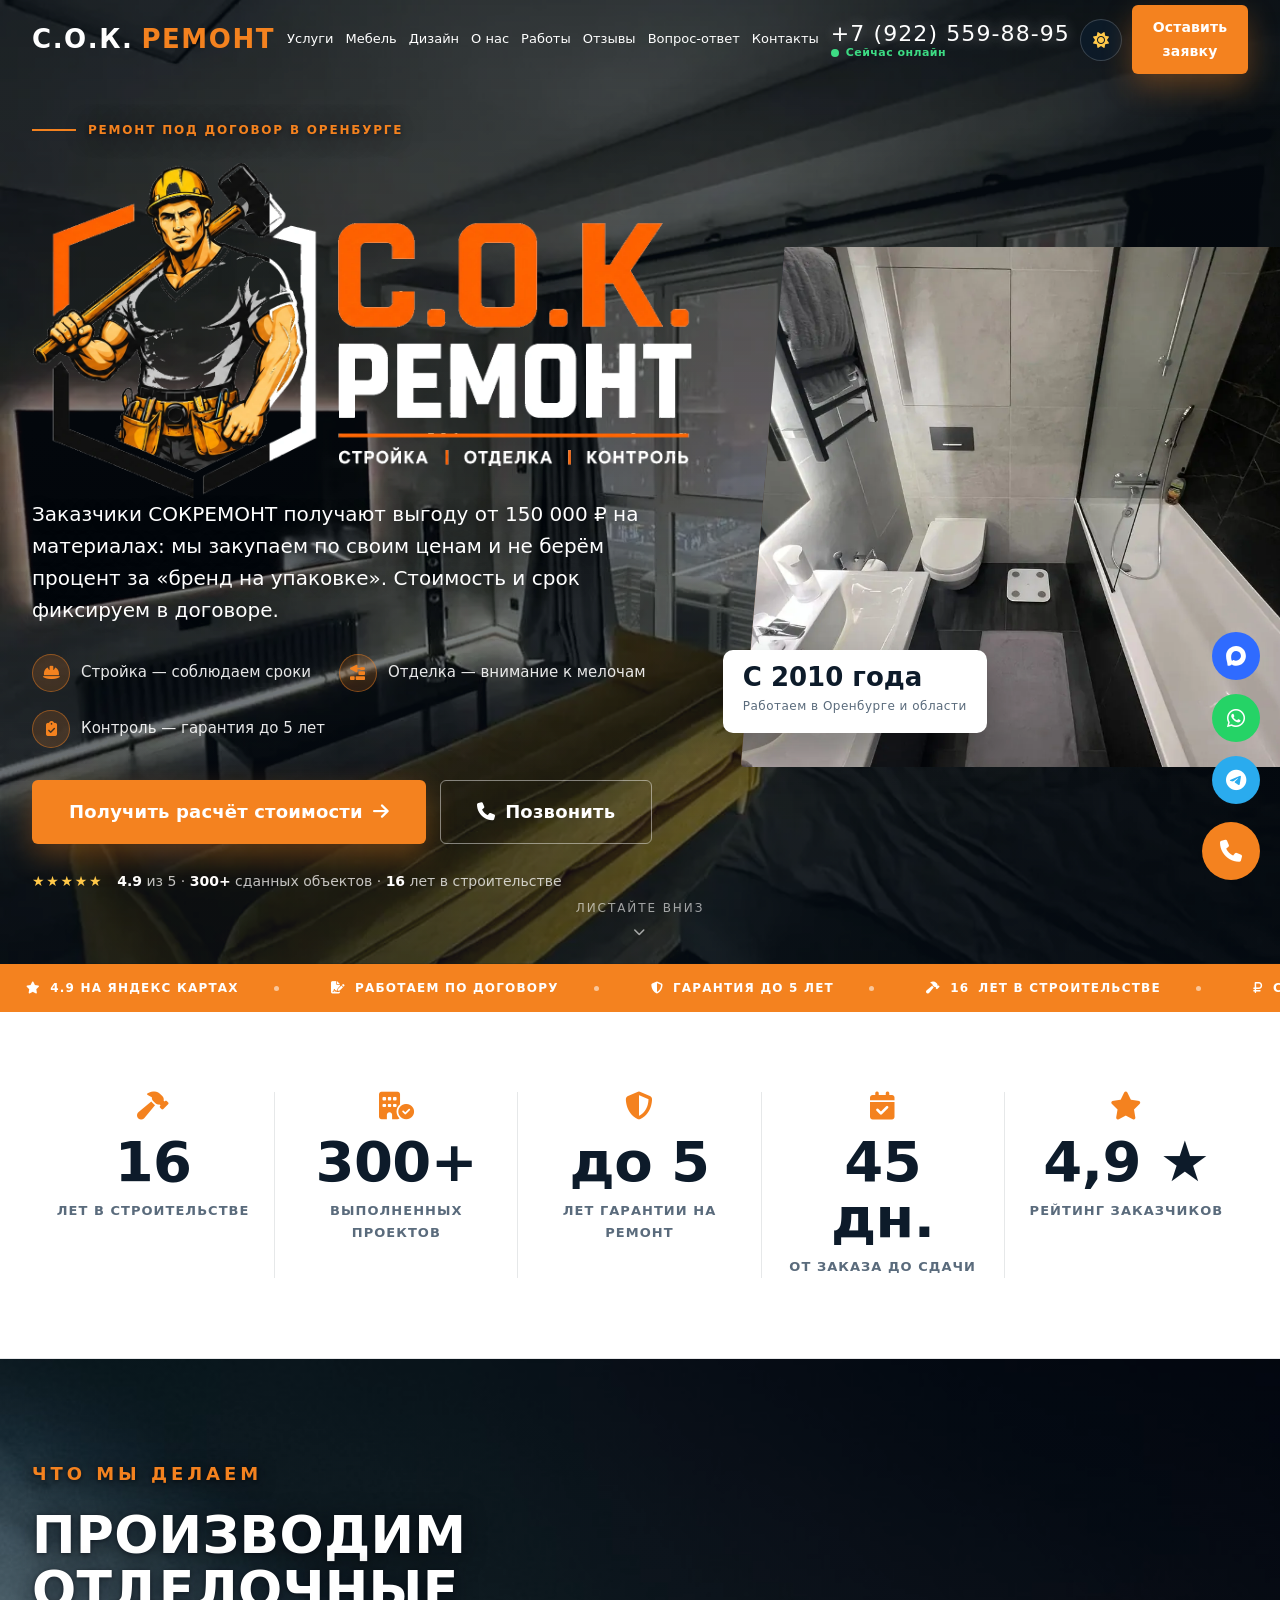
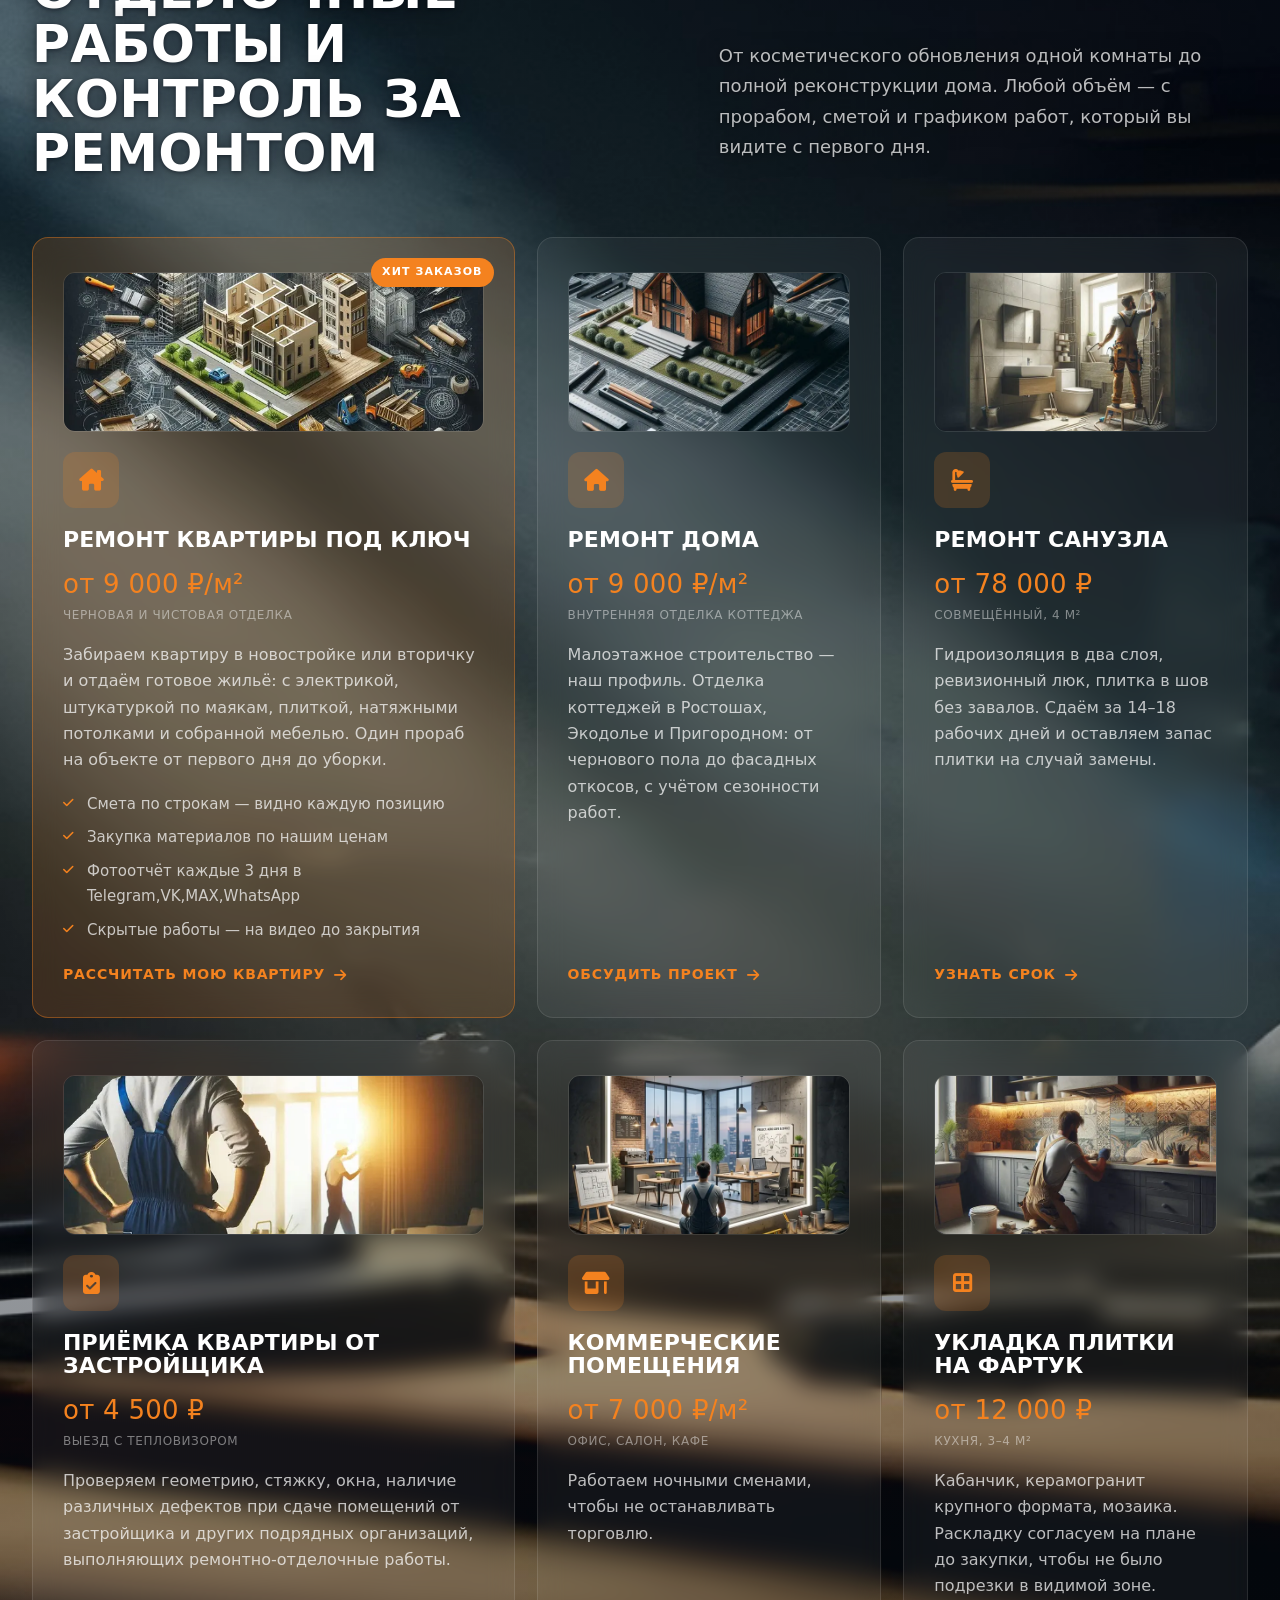
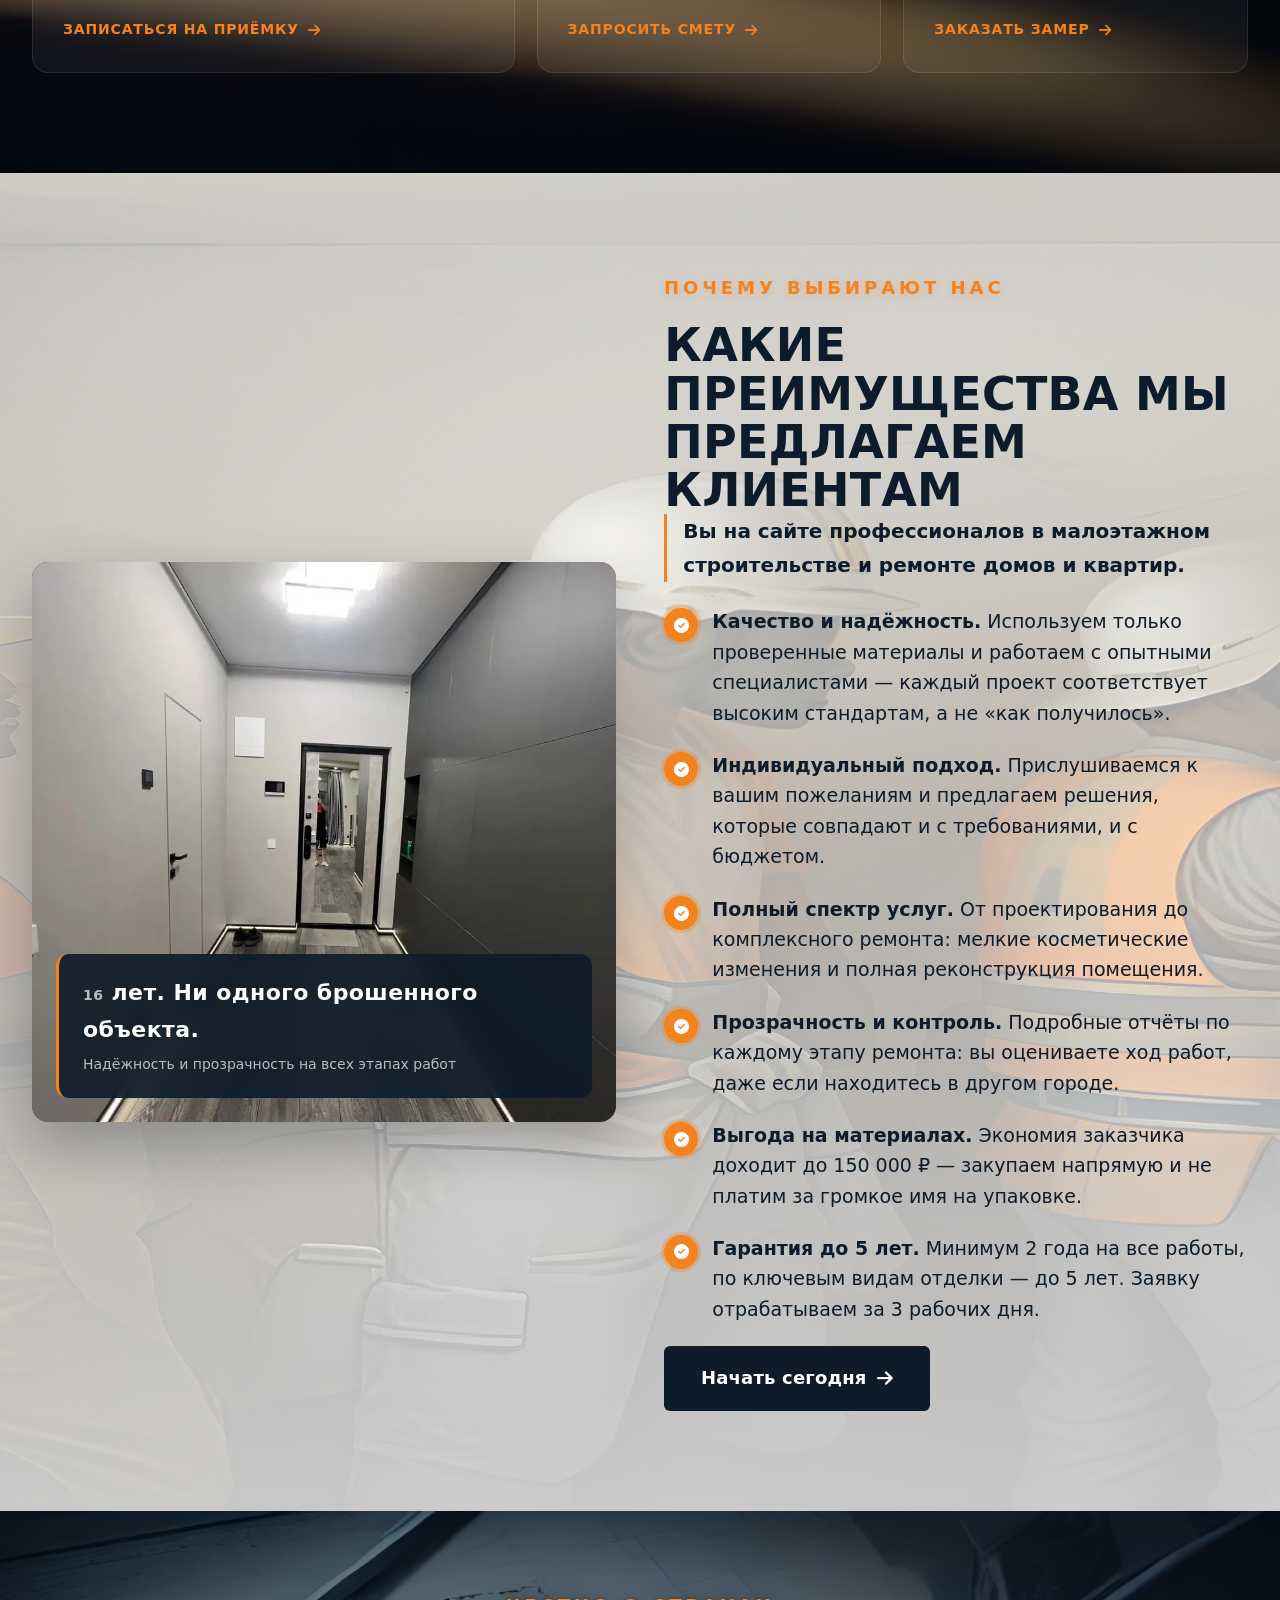
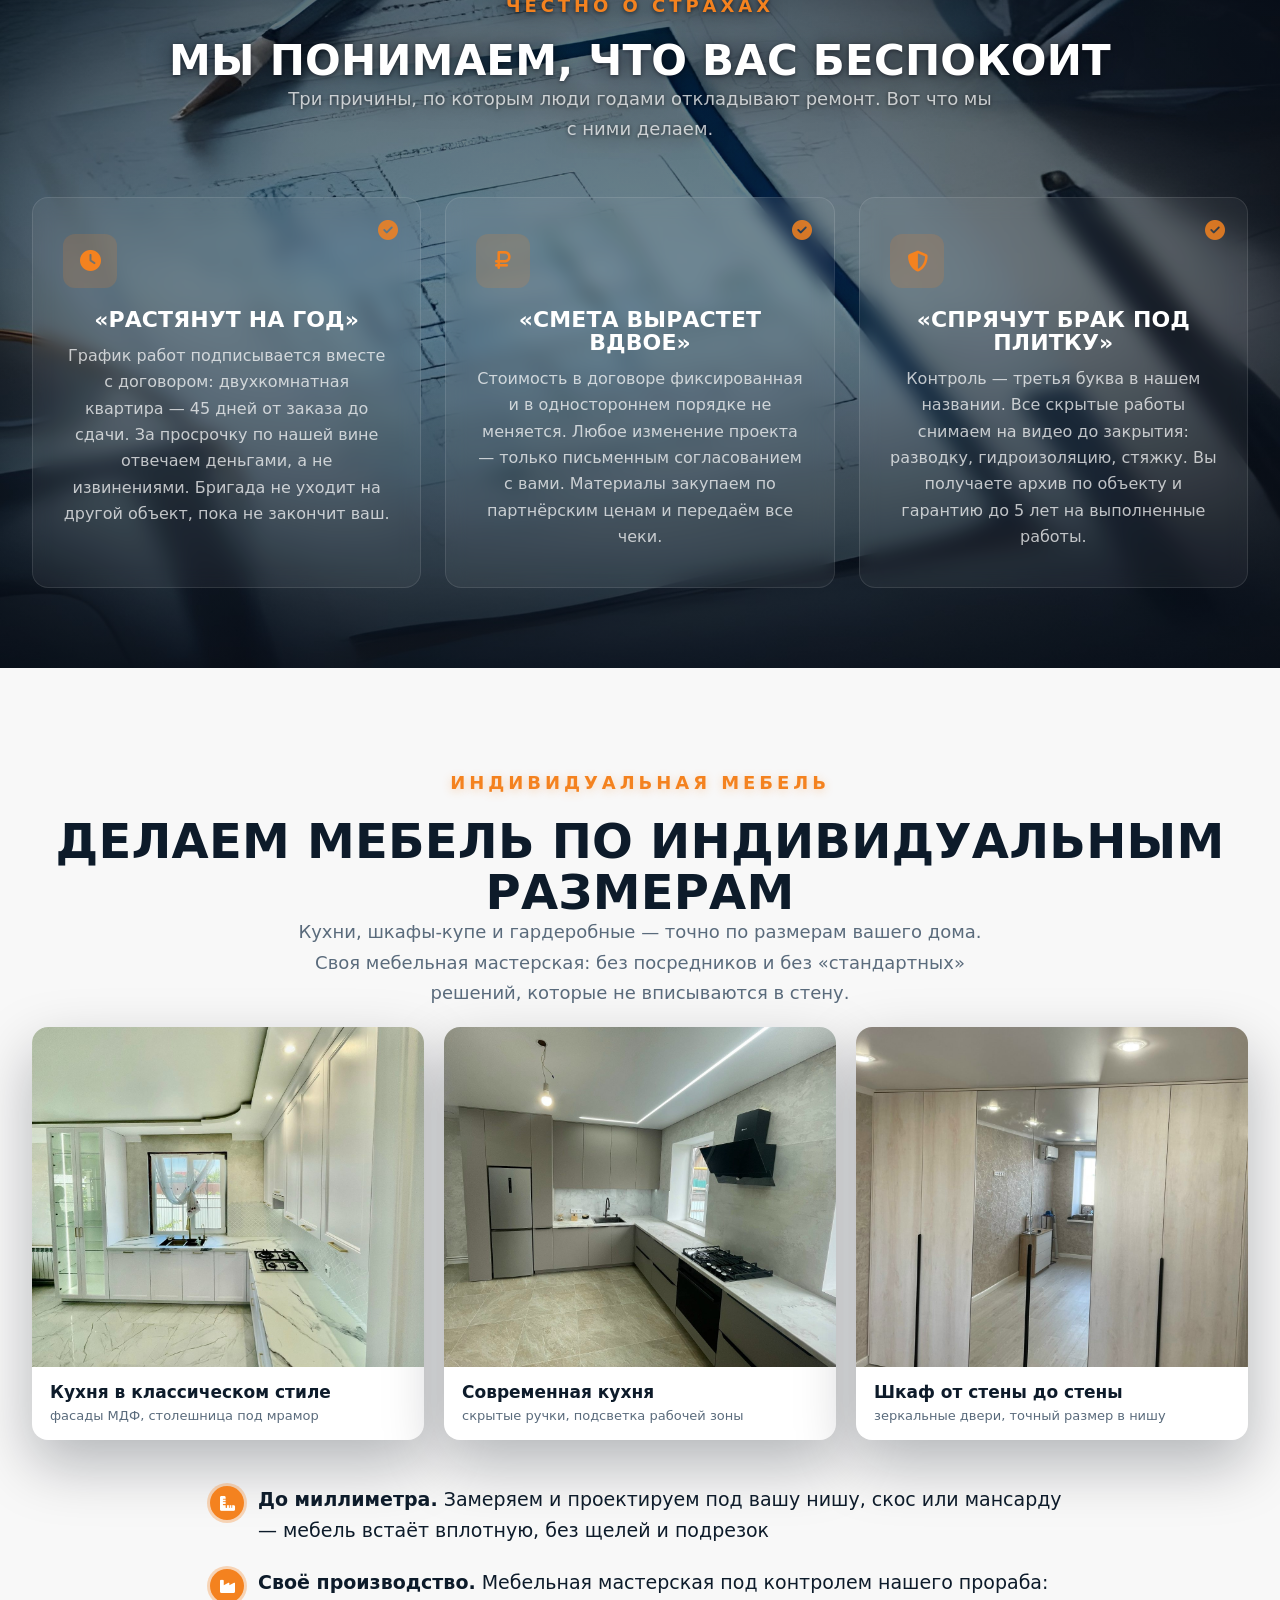
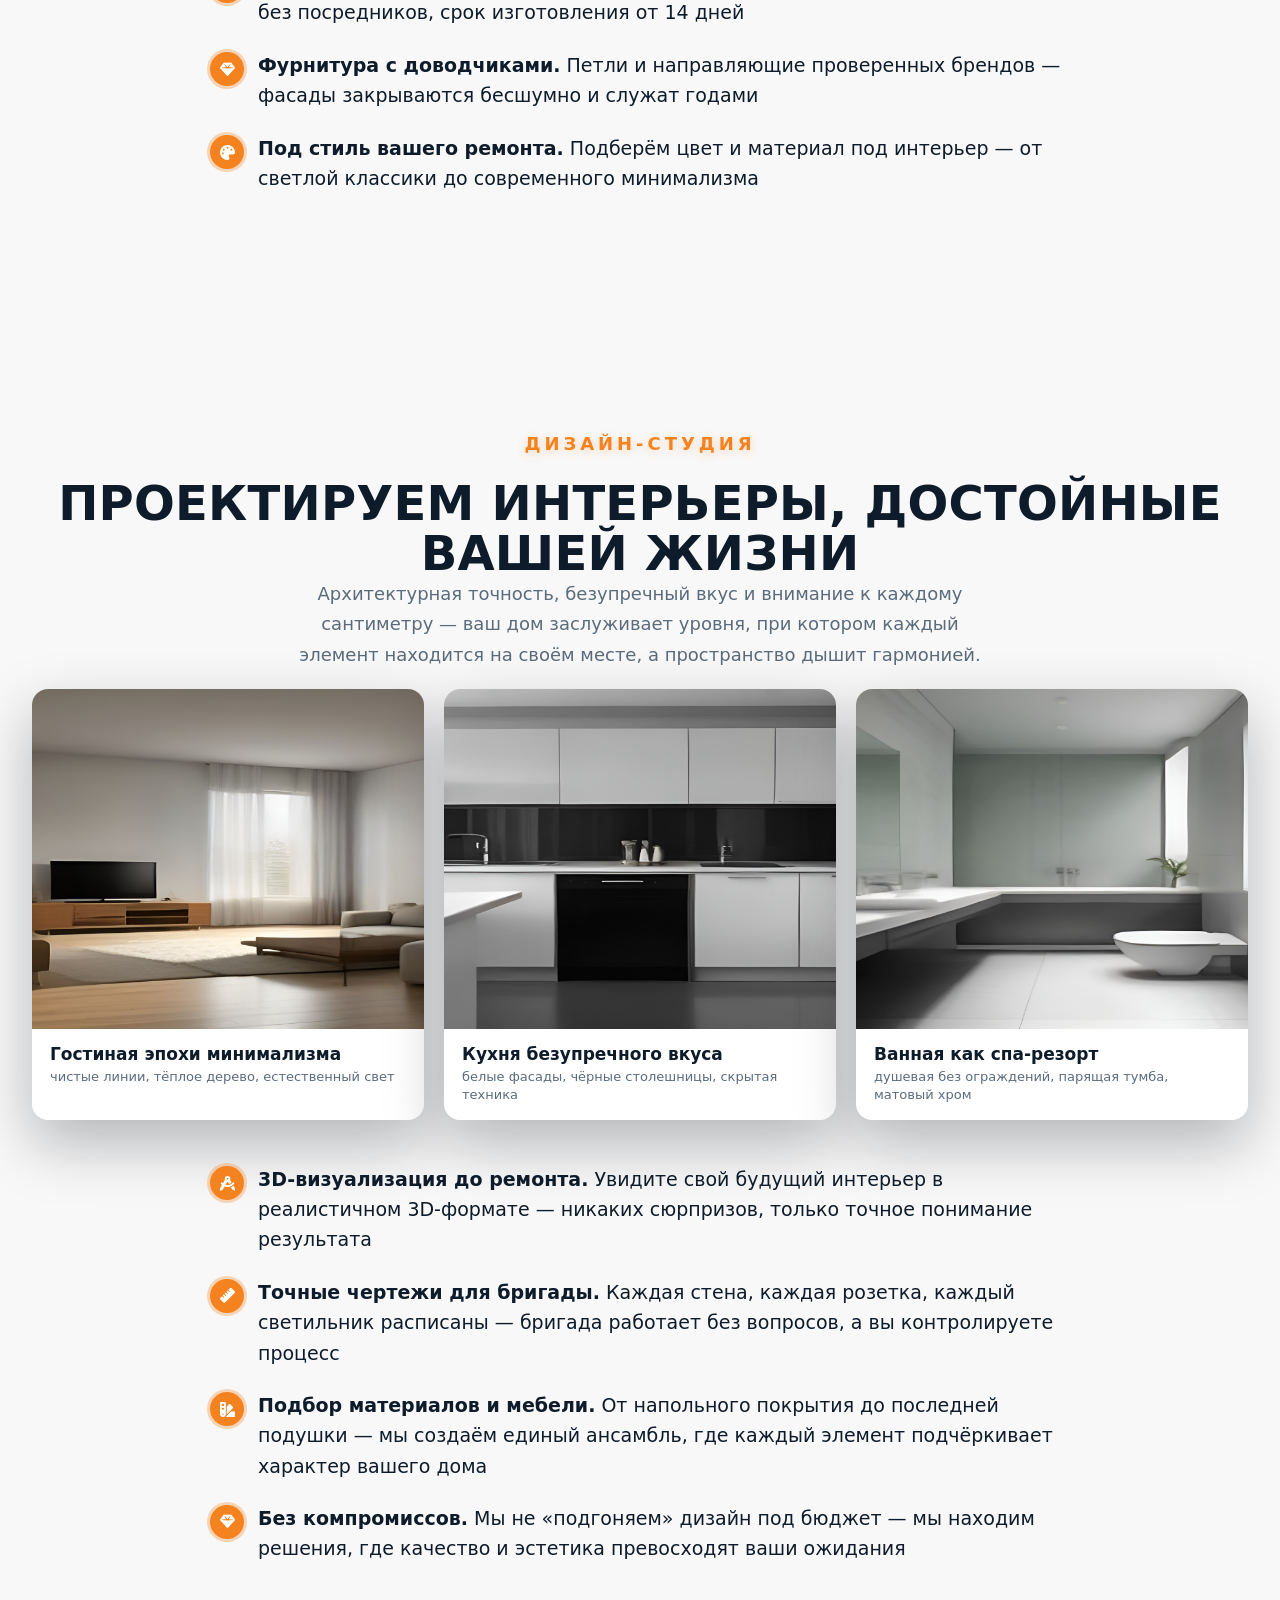
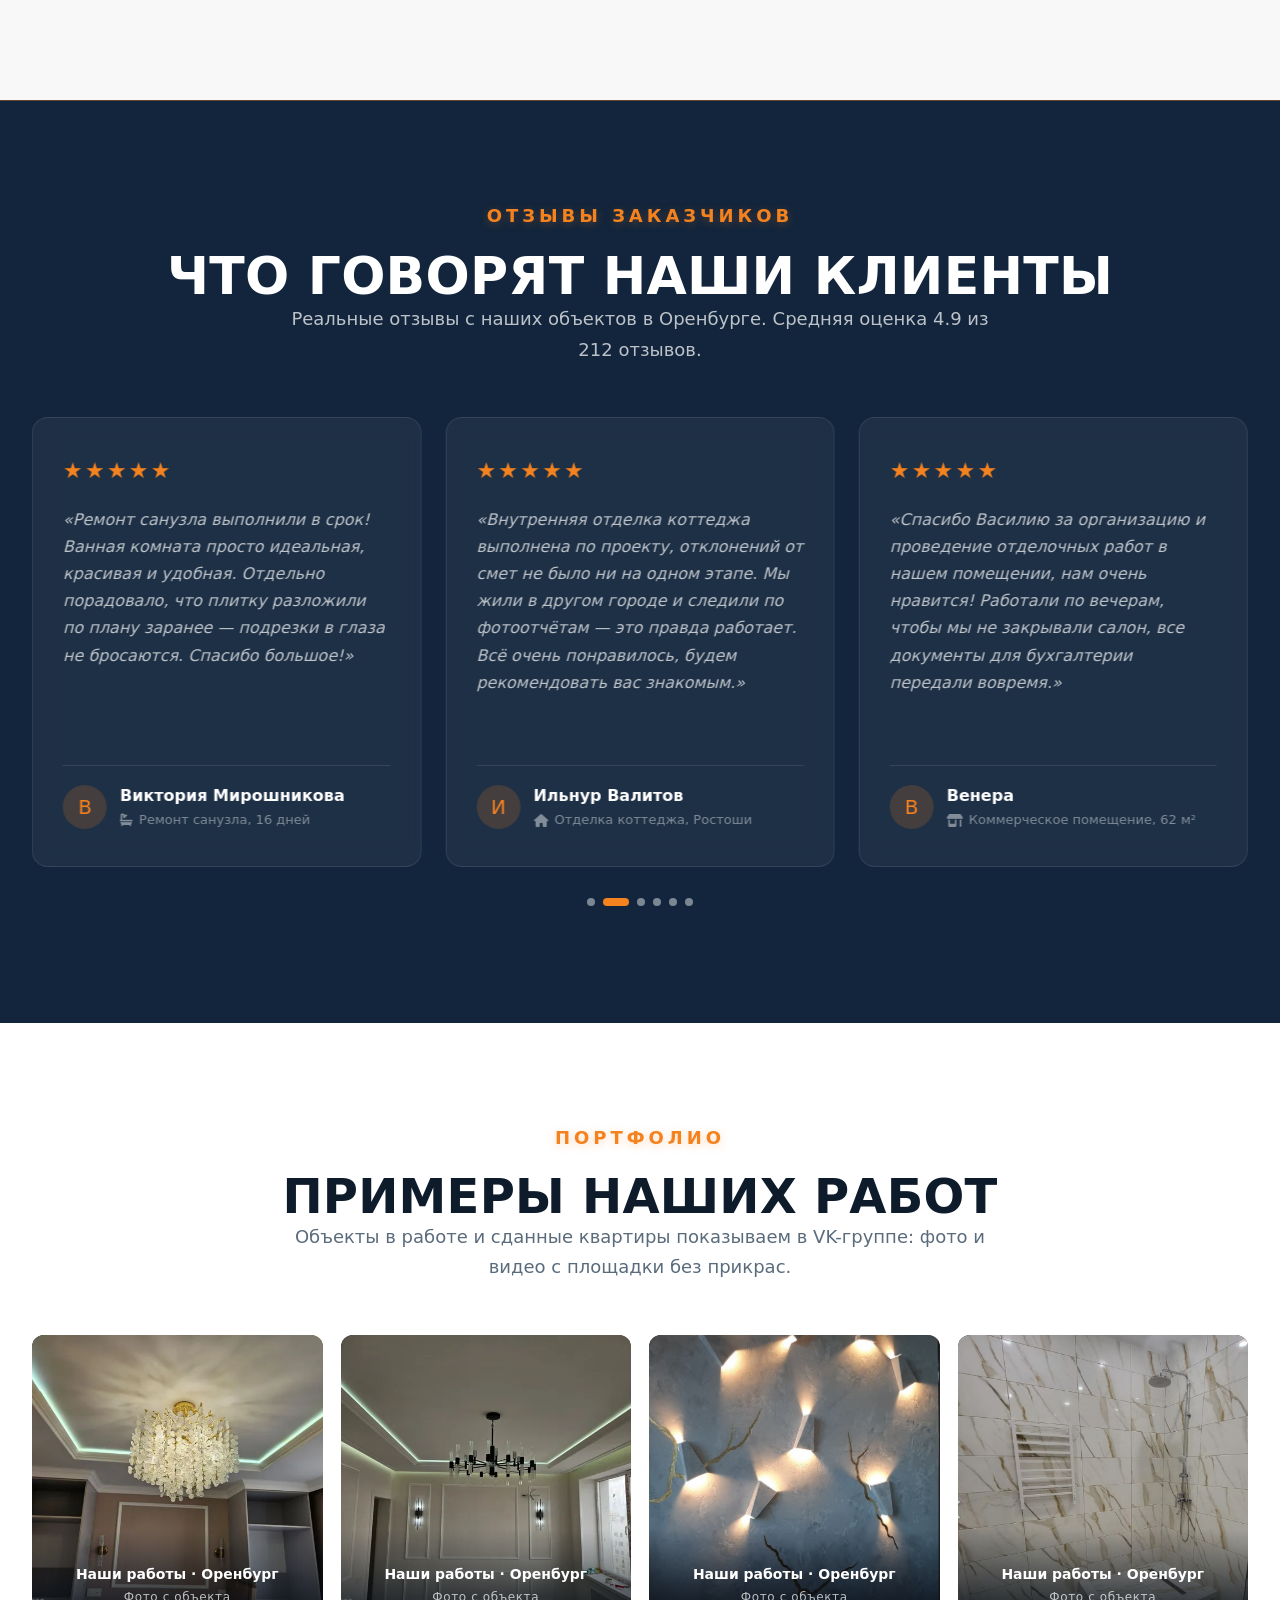
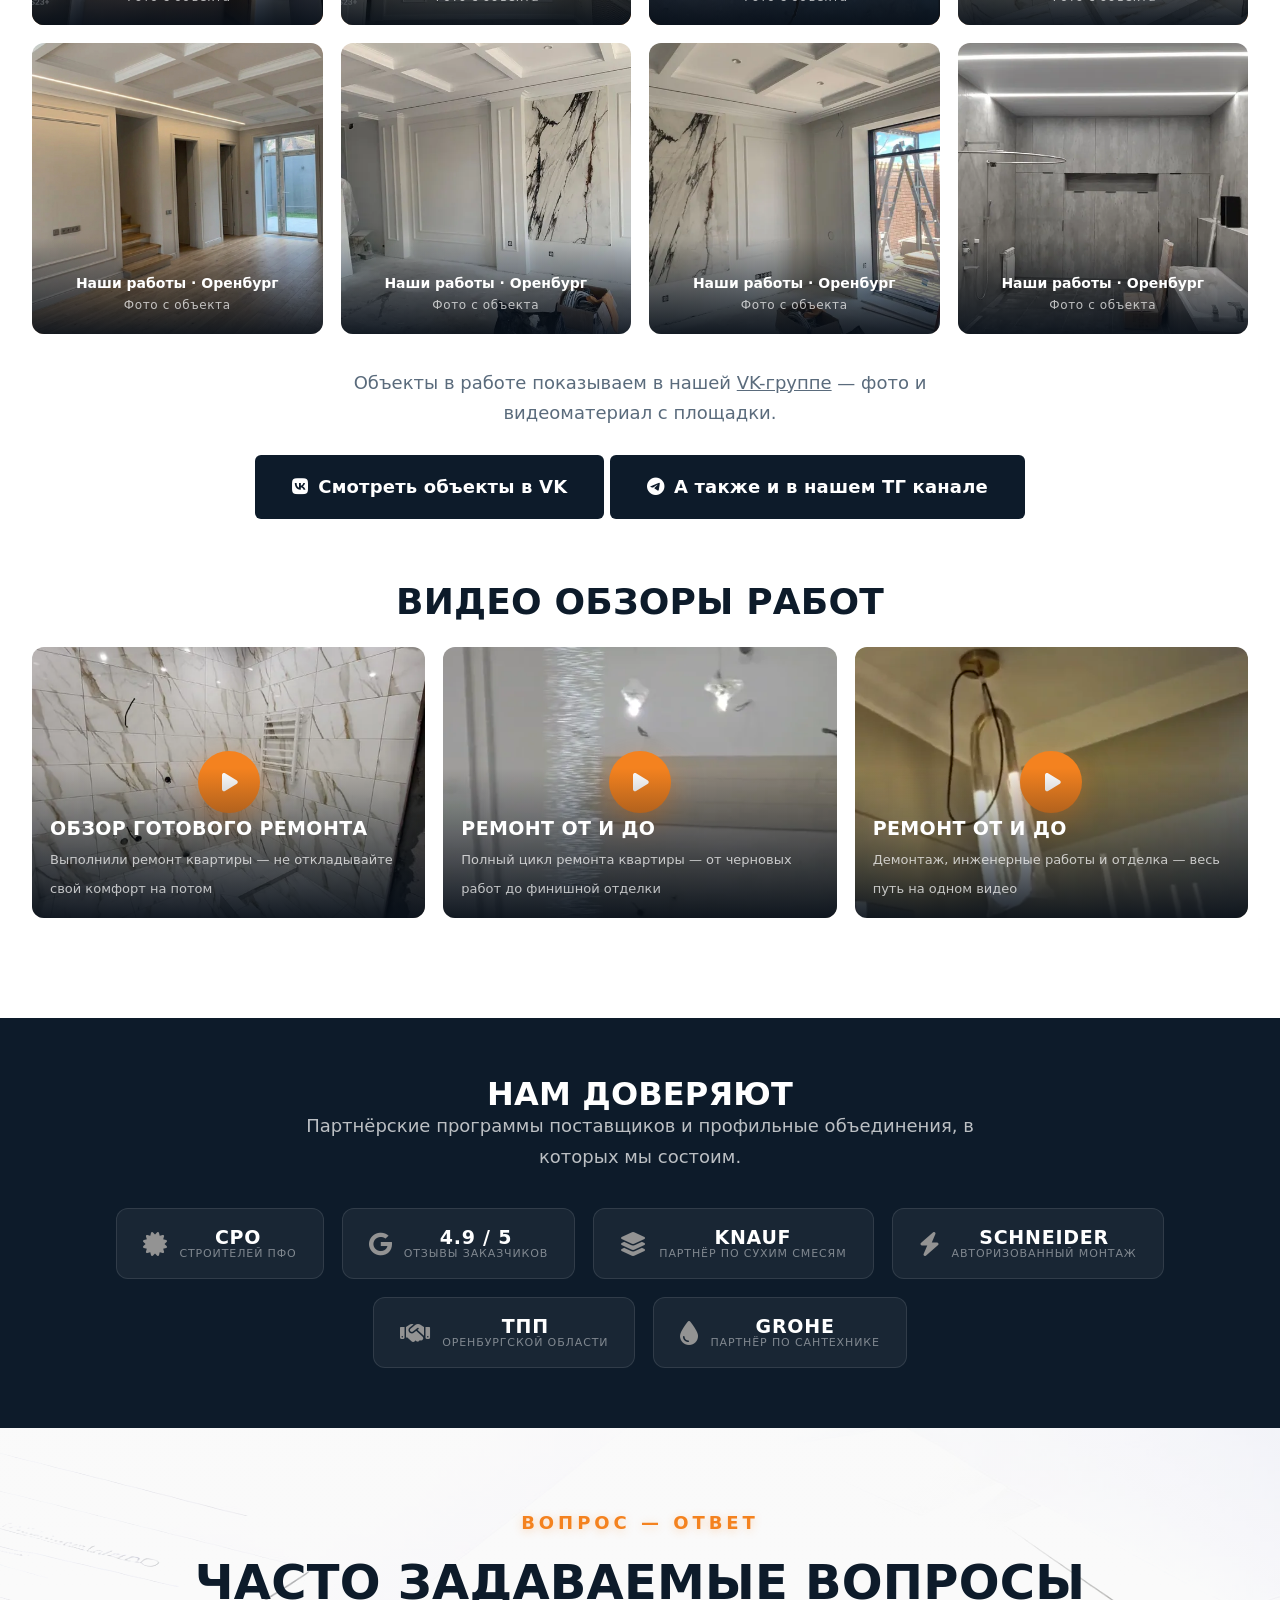
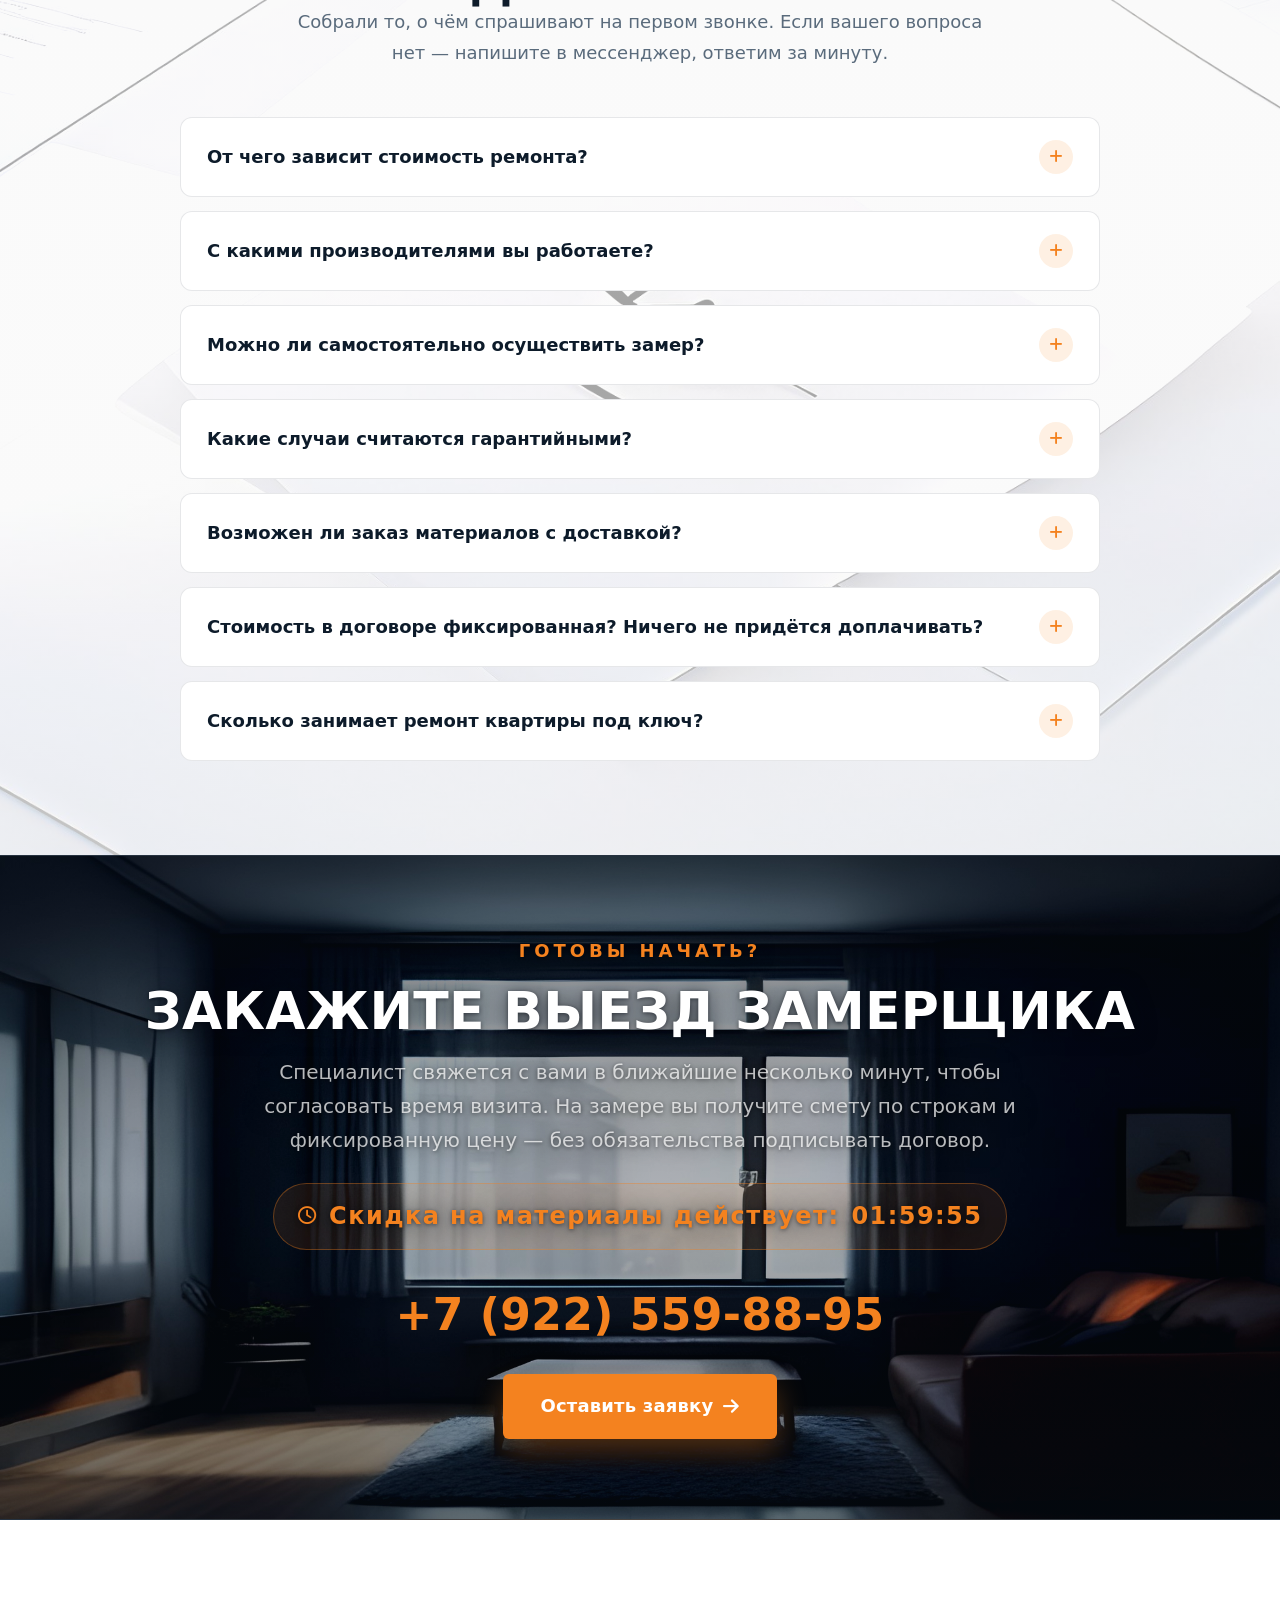
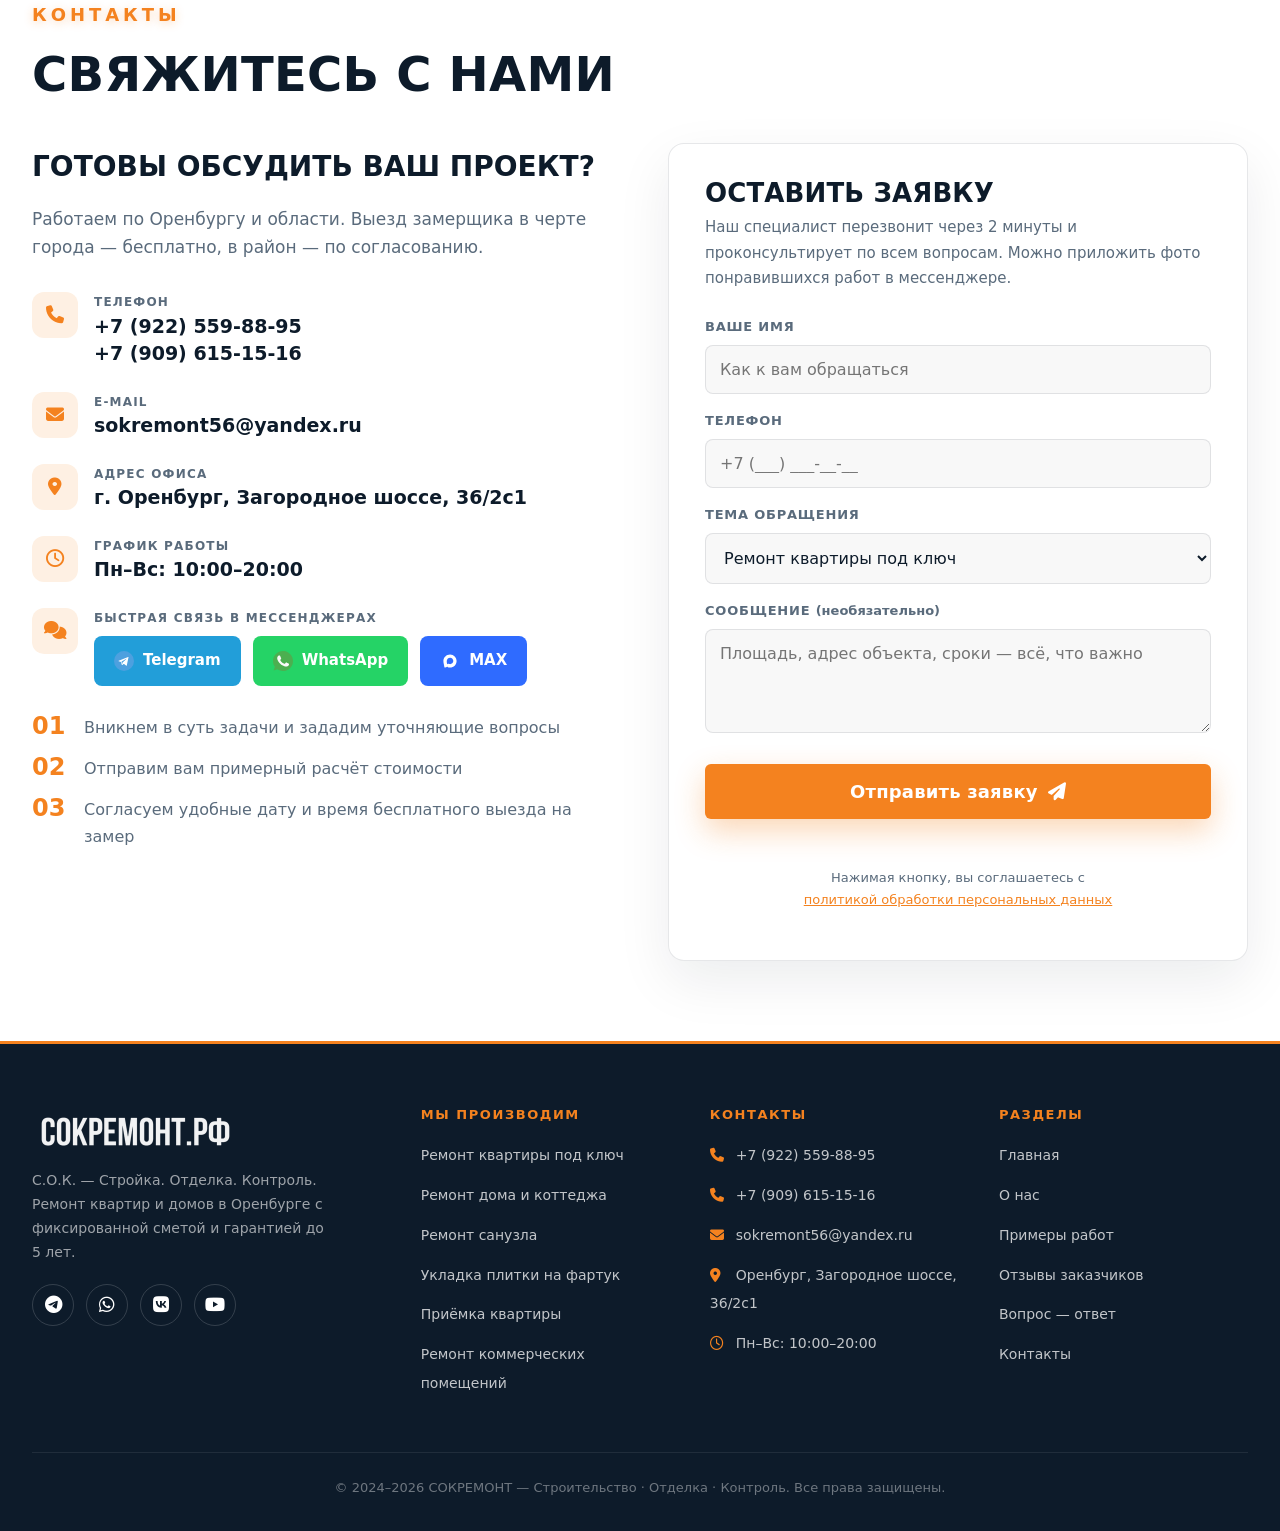
==== index.html @ 788d3875 "Unique video posters for 'Ремонт От и ДО' cards" ====
<!DOCTYPE html>
<html lang="ru" data-theme="dark">
<head>
<meta charset="UTF-8">
<meta name="viewport" content="width=device-width, initial-scale=1.0">
<title>СОКРЕМОНТ — ремонт квартир в Оренбурге, гарантия до 5 лет</title>
<link rel="icon" type="image/png" href="favicon.png?v=2">
<meta name="description" content="Ремонт квартир, домов и санузлов в Оренбурге. Фиксированная смета, гарантия до 5 лет, сдача от 45 дней. Экономия от 150 000 ₽. Бесплатный выезд замерщика.">
<meta name="keywords" content="ремонт квартир Оренбург, ремонт домов Оренбург, ремонт санузла, приёмка квартиры от застройщика, отделочные работы Оренбург, СОКРЕМОНТ">
<meta name="robots" content="index, follow">
<meta name="author" content="СОКРЕМОНТ — Стройка. Отделка. Контроль">
<meta name="theme-color" content="#0D1B2A">
<link rel="canonical" href="https://сокремонт.рф/">

<meta property="og:title" content="СОКРЕМОНТ — ремонт квартир в Оренбурге, гарантия до 5 лет">
<meta property="og:description" content="Ремонт квартир, домов и санузлов в Оренбурге. Фиксированная смета, гарантия до 5 лет, сдача от 45 дней. Экономия от 150 000 ₽. Бесплатный выезд замерщика.">
<meta property="og:image" content="https://сокремонт.рф/assets/img/slider-19.webp">
<meta property="og:url" content="https://сокремонт.рф/">
<meta property="og:type" content="website">
<meta property="og:locale" content="ru_RU">
<meta property="og:site_name" content="СОКРЕМОНТ">

<meta name="twitter:card" content="summary_large_image">
<meta name="twitter:title" content="СОКРЕМОНТ — ремонт квартир в Оренбурге, гарантия до 5 лет">
<meta name="twitter:description" content="Ремонт квартир, домов и санузлов в Оренбурге. Фиксированная смета, гарантия до 5 лет, сдача от 45 дней. Бесплатный выезд замерщика.">
<meta name="twitter:image" content="https://сокремонт.рф/assets/img/slider-19.webp">

<link rel="stylesheet" href="https://cdn.jsdelivr.net/npm/aos@2.3.1/dist/aos.css">
<link rel="stylesheet" href="https://cdn.jsdelivr.net/npm/splitting/dist/splitting.min.css">
<link rel="stylesheet" href="https://cdn.jsdelivr.net/npm/swiper@11/swiper-bundle.min.css">
<link rel="stylesheet" href="https://cdnjs.cloudflare.com/ajax/libs/font-awesome/6.4.0/css/all.min.css">

<script type="application/ld+json">
{
  "@context": "https://schema.org",
  "@type": "HomeAndConstructionBusiness",
  "name": "СОКРЕМОНТ",
  "alternateName": "С.О.К. — Стройка. Отделка. Контроль",
  "description": "Ремонт квартир, домов, санузлов и коммерческих помещений в Оренбурге. Фиксированная смета в договоре, гарантия до 5 лет.",
  "image": "https://сокремонт.рф/assets/img/slider-19.jpg",
  "url": "https://сокремонт.рф/",
  "address": {
    "@type": "PostalAddress",
    "streetAddress": "Загородное шоссе, 36/2с1",
    "addressLocality": "Оренбург",
    "addressRegion": "Оренбургская область",
    "postalCode": "460050",
    "addressCountry": "RU"
  },
  "geo": { "@type": "GeoCoordinates", "latitude": 51.7727, "longitude": 55.0988 },
  "telephone": "+7-922-559-88-95",
  "email": "sokremont56@yandex.ru",
  "openingHours": "Mo-Su 10:00-20:00",
  "openingHoursSpecification": {
    "@type": "OpeningHoursSpecification",
    "dayOfWeek": ["Monday","Tuesday","Wednesday","Thursday","Friday","Saturday","Sunday"],
    "opens": "10:00",
    "closes": "20:00"
  },
  "areaServed": [
    { "@type": "City", "name": "Оренбург" },
    { "@type": "Place", "name": "Пригородный" },
    { "@type": "Place", "name": "Ростоши" },
    { "@type": "Place", "name": "Экодолье" },
    { "@type": "Place", "name": "Северный" }
  ],
  "foundingDate": "2010",
  "priceRange": "$$",
  "currenciesAccepted": "RUB",
  "paymentAccepted": "Наличные, банковский перевод, рассрочка",
  "aggregateRating": { "@type": "AggregateRating", "ratingValue": "4.9", "reviewCount": "212", "bestRating": "5" },
  "hasOfferCatalog": {
    "@type": "OfferCatalog",
    "name": "Услуги СОКРЕМОНТ",
    "itemListElement": [
      { "@type": "Offer", "itemOffered": { "@type": "Service", "name": "Ремонт дома" } },
      { "@type": "Offer", "itemOffered": { "@type": "Service", "name": "Ремонт квартиры" } },
      { "@type": "Offer", "itemOffered": { "@type": "Service", "name": "Ремонт санузла" } },
      { "@type": "Offer", "itemOffered": { "@type": "Service", "name": "Укладка плитки на фартук" } },
      { "@type": "Offer", "itemOffered": { "@type": "Service", "name": "Приёмка квартиры от застройщика" } },
      { "@type": "Offer", "itemOffered": { "@type": "Service", "name": "Ремонт коммерческого помещения" } }
    ]
  },
  "sameAs": ["https://vk.ru/sok_056", "https://wa.me/79328486889"]
}
</script>

<script type="application/ld+json">
{
  "@context": "https://schema.org",
  "@type": "WebSite",
  "name": "СОКРЕМОНТ",
  "url": "https://сокремонт.рф/",
  "potentialAction": {
    "@type": "SearchAction",
    "target": "https://сокремонт.рф/?search={search_term_string}",
    "query-input": "required name=search_term_string"
  }
}
</script>

<script type="application/ld+json">
{
  "@context": "https://schema.org",
  "@type": "FAQPage",
  "mainEntity": [
    {
      "@type": "Question",
      "name": "От чего зависит стоимость ремонта?",
      "acceptedAnswer": { "@type": "Answer", "text": "На итоговую сумму влияют четыре фактора: стоимость отделочных материалов, доставка и работа грузчиков, сложность конструкций и общий объём работ. Мы считаем каждый пункт отдельной строкой в смете, поэтому вы видите, за что платите." }
    },
    {
      "@type": "Question",
      "name": "С какими производителями материалов вы работаете?",
      "acceptedAnswer": { "@type": "Answer", "text": "Мы работаем с ведущими производителями, но именитый бренд не всегда означает высокое качество. Под каждый процесс отделки мы подбираем проверенных и недорогих производителей — именно так наши заказчики экономят от 150 000 рублей на материалах." }
    },
    {
      "@type": "Question",
      "name": "Можно ли сделать замер самостоятельно?",
      "acceptedAnswer": { "@type": "Answer", "text": "Да. Мы даём инструкции и рекомендации для самостоятельной оценки состояния квартиры, чтобы вы получили ориентировочную цифру уже сегодня. Точная стоимость фиксируется после выезда замерщика и составления сметы." }
    },
    {
      "@type": "Question",
      "name": "Какие случаи считаются гарантийными?",
      "acceptedAnswer": { "@type": "Answer", "text": "Гарантийными считаются все случаи, связанные с дефектами выполненных нами работ. Минимальный гарантийный срок — 2 года, по ключевым видам отделки — до 5 лет. Заявку по гарантии отрабатываем в течение 3 рабочих дней." }
    },
    {
      "@type": "Question",
      "name": "Возможен ли заказ материалов с доставкой?",
      "acceptedAnswer": { "@type": "Answer", "text": "Да, мы берём на себя заказ и доставку материалов на объект. Закупка идёт по нашим партнёрским ценам, все чеки передаём заказчику." }
    },
    {
      "@type": "Question",
      "name": "Стоимость в договоре фиксированная?",
      "acceptedAnswer": { "@type": "Answer", "text": "Да. Стоимость в договоре фиксированная и в одностороннем порядке не изменяется. Исключение — форс-мажорные обстоятельства, не зависящие от исполнителя, либо изменения в проекте, согласованные с заказчиком письменно." }
    },
    {
      "@type": "Question",
      "name": "Сколько занимает ремонт квартиры под ключ?",
      "acceptedAnswer": { "@type": "Answer", "text": "Стандартная двухкомнатная квартира в новостройке — от 45 дней от заказа до сдачи объекта. Срок прописывается в договоре, за каждый день просрочки по нашей вине мы отвечаем рублём." }
    }
  ]
}
</script>

<link rel="stylesheet" href="assets/css/style.css?v=23">
</head>
<body>
<div id="progress"></div>

<header id="hdr">
  <div class="wrap">
    <a class="brand" href="#hero" aria-label="С.О.К.Ремонт — на главную">С.О.К.<b>Ремонт</b></a>
    <nav class="nav" aria-label="Основная навигация">
      <a href="#services">Услуги</a>
      <a href="#furniture">Мебель</a>
      <a href="#design">Дизайн</a>
      <a href="#why">О нас</a>
      
      <a href="#gallery">Работы</a>
      <a href="#reviews">Отзывы</a>
      <a href="#faq">Вопрос-ответ</a>
      <a href="#contacts">Контакты</a>
    </nav>
    <div class="hdr-right">
      <div class="hdr-phone">
<a class="blink-phone" href="tel:+79225598895">+7 (922) 559-88-95</a>
        <span class="online"><span class="dot"></span>Сейчас онлайн</span>
      </div>
      <button class="hdr-theme" id="themeBtn" aria-label="Переключить тему" aria-pressed="false"><i class="fa-solid fa-sun" aria-hidden="true"></i><span class="tip">Светлая тема</span></button>
      <a class="btn btn-primary hdr-cta" href="#contacts"><span>Оставить заявку</span></a>
      <button class="burger" id="burger" aria-label="Открыть меню" aria-expanded="false"><span></span><span></span><span></span></button>
    </div>
  </div>
</header>

<div id="mob">
  <a href="#services">Услуги</a>
  <a href="#furniture">Мебель</a>
  <a href="#design">Дизайн</a>
  <a href="#why">О нас</a>
  
  <a href="#gallery">Работы</a>
  <a href="#reviews">Отзывы</a>
  <a href="#faq">Вопрос-ответ</a>
  <a href="#contacts">Контакты</a>
  <a class="mob-phone blink-phone" href="tel:+79225598895">+7 (922) 559-88-95</a>
</div>

<section id="hero">
  <div id="particles"></div>
  <div class="wrap">
    <div class="hero-grid">
      <div class="hero-copy">
        <p class="hero-label">Ремонт под договор в Оренбурге</p>
        <h1 style="margin:0"><img src="assets/img/chatgpt-logo-hero.webp" alt="СОКРЕМОНТ — ремонт, стройка, отделка, контроль" style="width:100%;height:auto;display:block"></h1>
        <p class="hero-sub" id="heroSub">Заказчики СОКРЕМОНТ получают выгоду от 150 000 ₽ на материалах: мы закупаем по своим ценам и не берём процент за «бренд на упаковке». Стоимость и срок фиксируем в договоре.</p>
        <ul class="hero-usp">
          <li><i class="fa-solid fa-helmet-safety" aria-hidden="true"></i>Стройка — соблюдаем сроки</li>
          <li><i class="fa-solid fa-trowel-bricks" aria-hidden="true"></i>Отделка — внимание к мелочам</li>
          <li><i class="fa-solid fa-clipboard-check" aria-hidden="true"></i>Контроль — гарантия до 5 лет</li>
        </ul>
        <div class="hero-btns">
          <a class="btn btn-primary" href="#contacts"><span>Получить расчёт стоимости</span><i class="fa-solid fa-arrow-right" aria-hidden="true"></i></a>
          <a class="btn btn-ghost" href="tel:+79225598895"><i class="fa-solid fa-phone" aria-hidden="true"></i><span>Позвонить</span></a>
        </div>
        <div class="hero-trust">
          <span class="stars" aria-hidden="true">★★★★★</span>
          <span><b>4.9</b> из 5 · <b>300+</b> сданных объектов · <b class="js-years">15</b> лет в строительстве</span>
        </div>
      </div>
      <div class="hero-visual">
        <div class="frame">
          <img src="assets/img/slider-19.webp" alt="Объект ремонта, Оренбург — фото с сайта СОКРЕМОНТ" width="900" height="520" loading="eager">
        </div>
        <div class="hero-badge">
          <b>С 2010 года</b>
          <small>Работаем в Оренбурге и области</small>
        </div>
      </div>
    </div>
  </div>
  <a class="scroll-hint" href="#stats"><span>Листайте вниз</span><i class="fa-solid fa-chevron-down" aria-hidden="true"></i></a>
</section>

<div id="marquee" aria-hidden="true">
  <div class="track">
    <ul>
      <li><i class="fa-solid fa-star"></i>4.9 на Яндекс Картах</li>
      <li><i class="fa-solid fa-file-signature"></i>Работаем по договору</li>
      <li><i class="fa-solid fa-shield-halved"></i>Гарантия до 5 лет</li>
      <li><i class="fa-solid fa-hammer"></i><span class="js-years">15</span> лет в строительстве</li>
      <li><i class="fa-solid fa-ruble-sign"></i>Скидки на материалы</li>
      <li><i class="fa-solid fa-building-circle-check"></i>300+ объектов в Оренбурге</li>
      <li><i class="fa-solid fa-calendar-check"></i>Сдача от 45 дней</li>
    </ul>
    <ul>
      <li><i class="fa-solid fa-star"></i>4.9 на Яндекс Картах</li>
      <li><i class="fa-solid fa-file-signature"></i>Работаем по договору</li>
      <li><i class="fa-solid fa-shield-halved"></i>Гарантия до 5 лет</li>
      <li><i class="fa-solid fa-hammer"></i><span class="js-years">15</span> лет в строительстве</li>
      <li><i class="fa-solid fa-ruble-sign"></i>Скидки на материалы</li>
      <li><i class="fa-solid fa-building-circle-check"></i>300+ объектов в Оренбурге</li>
      <li><i class="fa-solid fa-calendar-check"></i>Сдача от 45 дней</li>
    </ul>
  </div>
</div>

<section id="stats" aria-label="Показатели компании">
  <div class="wrap">
    <div class="stats-grid">
      <div class="stat">
        <i class="fa-solid fa-hammer" aria-hidden="true"></i>
        <div class="num js-years" data-target="15">0</div>
        <div class="lab">Лет в строительстве</div>
      </div>
      <div class="stat">
        <i class="fa-solid fa-building-circle-check" aria-hidden="true"></i>
        <div class="num" data-target="300" data-suffix="+">0</div>
        <div class="lab">Выполненных проектов</div>
      </div>
      <div class="stat">
        <i class="fa-solid fa-shield-halved" aria-hidden="true"></i>
        <div class="num" data-target="5" data-prefix="до ">0</div>
        <div class="lab">Лет гарантии на ремонт</div>
      </div>
      <div class="stat">
        <i class="fa-solid fa-calendar-check" aria-hidden="true"></i>
        <div class="num" data-target="45" data-suffix=" дн.">0</div>
        <div class="lab">От заказа до сдачи</div>
      </div>
      <div class="stat">
        <i class="fa-solid fa-star" aria-hidden="true"></i>
        <div class="num" data-target="4.9" data-decimals="1" data-suffix=" ★">0</div>
        <div class="lab">Рейтинг заказчиков</div>
      </div>
    </div>
  </div>
</section>

<section id="services" class="sec sec-dark">
  <div class="wrap">
    <div class="head">
      <div>
        <p class="label" data-aos="fade-up">Что мы делаем</p>
        <h2 class="h2" data-aos="fade-up" data-aos-delay="80">Производим отделочные работы и контроль за ремонтом</h2>
      </div>
      <p class="sub" data-aos="fade-up" data-aos-delay="160">От косметического обновления одной комнаты до полной реконструкции дома. Любой объём — с прорабом, сметой и графиком работ, который вы видите с первого дня.</p>
    </div>
    <div class="svc-grid">
      <article class="svc main" data-tilt data-aos="fade-up">
        <span class="tag">Хит заказов</span>
        <img class="svc-img" src="assets/img/service-remonr-pod-kluch.webp" alt="Ремонт квартиры под ключ — объект СОКРЕМОНТ, Оренбург" loading="lazy">
        <div>
          <div class="ico"><i class="fa-solid fa-house-chimney" aria-hidden="true"></i></div>
          <h3>Ремонт квартиры под ключ</h3>
          <p class="price">от 9 000 ₽/м²<small>Черновая и чистовая отделка</small></p>
          <p>Забираем квартиру в новостройке или вторичку и отдаём готовое жильё: с электрикой, штукатуркой по маякам, плиткой, натяжными потолками и собранной мебелью. Один прораб на объекте от первого дня до уборки.</p>
          <ul>
            <li>Смета по строкам — видно каждую позицию</li>
            <li>Закупка материалов по нашим ценам</li>
            <li>Фотоотчёт каждые 3 дня в Telegram,VK,MAX,WhatsApp</li>
            <li>Скрытые работы — на видео до закрытия</li>
          </ul>
        </div>
        <a class="go" href="#contacts">Рассчитать мою квартиру <i class="fa-solid fa-arrow-right" aria-hidden="true"></i></a>
      </article>

      <article class="svc" data-tilt data-aos="fade-up" data-aos-delay="80">
        <img class="svc-img" src="assets/img/service-remont-doma.webp" alt="Ремонт дома — объект СОКРЕМОНТ, Оренбург" loading="lazy">
        <div class="ico"><i class="fa-solid fa-house" aria-hidden="true"></i></div>
        <h3>Ремонт дома</h3>
        <p class="price">от 9 000 ₽/м²<small>Внутренняя отделка коттеджа</small></p>
        <p>Малоэтажное строительство — наш профиль. Отделка коттеджей в Ростошах, Экодолье и Пригородном: от чернового пола до фасадных откосов, с учётом сезонности работ.</p>
        <a class="go" href="#contacts">Обсудить проект <i class="fa-solid fa-arrow-right" aria-hidden="true"></i></a>
      </article>

      <article class="svc" data-tilt data-aos="fade-up" data-aos-delay="160">
        <img class="svc-img" src="assets/img/service-remont-sanuzla.webp" alt="Ремонт санузла — объект СОКРЕМОНТ, Оренбург" loading="lazy">
        <div class="ico"><i class="fa-solid fa-bath" aria-hidden="true"></i></div>
        <h3>Ремонт санузла</h3>
        <p class="price">от 78 000 ₽<small>Совмещённый, 4 м²</small></p>
        <p>Гидроизоляция в два слоя, ревизионный люк, плитка в шов без завалов. Сдаём за 14–18 рабочих дней и оставляем запас плитки на случай замены.</p>
        <a class="go" href="#contacts">Узнать срок <i class="fa-solid fa-arrow-right" aria-hidden="true"></i></a>
      </article>

      <article class="svc" data-tilt data-aos="fade-up" data-aos-delay="80">
        <img class="svc-img" src="assets/img/service-priemka.webp" alt="Приёмка квартиры от застройщика — СОКРЕМОНТ, Оренбург" loading="lazy">
        <div class="ico"><i class="fa-solid fa-clipboard-check" aria-hidden="true"></i></div>
        <h3>Приёмка квартиры от застройщика</h3>
        <p class="price">от 4 500 ₽<small>Выезд с тепловизором</small></p>
        <p>Проверяем геометрию, стяжку, окна, наличие различных дефектов при сдаче помещений от застройщика и других подрядных организаций, выполняющих ремонтно-отделочные работы.</p>
        <a class="go" href="#contacts">Записаться на приёмку <i class="fa-solid fa-arrow-right" aria-hidden="true"></i></a>
      </article>

      <article class="svc" data-tilt data-aos="fade-up" data-aos-delay="160">
        <img class="svc-img" src="assets/img/Gemini_Generated_Image_cj75uzcj75uzcj75.webp" alt="Ремонт коммерческого помещения — объект СОКРЕМОНТ, Оренбург" loading="lazy">
        <div class="ico"><i class="fa-solid fa-shop" aria-hidden="true"></i></div>
        <h3>Коммерческие помещения</h3>
        <p class="price">от 7 000 ₽/м²<small>Офис, салон, кафе</small></p>
        <p>Работаем ночными сменами, чтобы не останавливать торговлю.</p>
        <a class="go" href="#contacts">Запросить смету <i class="fa-solid fa-arrow-right" aria-hidden="true"></i></a>
      </article>

      <article class="svc" data-tilt data-aos="fade-up" data-aos-delay="240">
        <img class="svc-img" src="assets/img/service-remont-kuhni.webp" alt="Укладка плитки на фартук — работа СОКРЕМОНТ, Оренбург" loading="lazy">
        <div class="ico"><i class="fa-solid fa-border-all" aria-hidden="true"></i></div>
        <h3>Укладка плитки на фартук</h3>
        <p class="price">от 12 000 ₽<small>Кухня, 3–4 м²</small></p>
        <p>Кабанчик, керамогранит крупного формата, мозаика. Раскладку согласуем на плане до закупки, чтобы не было подрезки в видимой зоне.</p>
        <a class="go" href="#contacts">Заказать замер <i class="fa-solid fa-arrow-right" aria-hidden="true"></i></a>
      </article>
    </div>
  </div>
</section>

<section id="why" class="sec sec-light">
  <div class="wrap">
    <div class="split">
      <div class="ph" data-aos="fade-right">
        <img src="assets/img/slider-21.webp" alt="Строительные и отделочные работы — объект СОКРЕМОНТ в Оренбурге" width="900" height="560" loading="lazy">
        <div class="float-card">
          <b><span class="js-years">15</span> лет. Ни одного брошенного объекта.</b>
          <span>Надёжность и прозрачность на всех этапах работ</span>
        </div>
      </div>
      <div>
        <p class="label" data-aos="fade-left">Почему выбирают нас</p>
        <h2 class="h2" data-aos="fade-left" data-aos-delay="60" style="font-size:46px">Какие преимущества мы предлагаем клиентам</h2>
        <p class="why-stat" data-aos="fade-left" data-aos-delay="100">Вы на сайте профессионалов в малоэтажном строительстве и ремонте домов и квартир.</p>
        <ul class="checklist">
          <li data-aos="fade-left" data-aos-delay="100"><i class="fa-solid fa-circle-check" aria-hidden="true"></i><b>Качество и надёжность.</b> Используем только проверенные материалы и работаем с опытными специалистами — каждый проект соответствует высоким стандартам, а не «как получилось».</li>
          <li data-aos="fade-left" data-aos-delay="200"><i class="fa-solid fa-circle-check" aria-hidden="true"></i><b>Индивидуальный подход.</b> Прислушиваемся к вашим пожеланиям и предлагаем решения, которые совпадают и с требованиями, и с бюджетом.</li>
          <li data-aos="fade-left" data-aos-delay="300"><i class="fa-solid fa-circle-check" aria-hidden="true"></i><b>Полный спектр услуг.</b> От проектирования до комплексного ремонта: мелкие косметические изменения и полная реконструкция помещения.</li>
          <li data-aos="fade-left" data-aos-delay="400"><i class="fa-solid fa-circle-check" aria-hidden="true"></i><b>Прозрачность и контроль.</b> Подробные отчёты по каждому этапу ремонта: вы оцениваете ход работ, даже если находитесь в другом городе.</li>
          <li data-aos="fade-left" data-aos-delay="500"><i class="fa-solid fa-circle-check" aria-hidden="true"></i><b>Выгода на материалах.</b> Экономия заказчика доходит до 150 000 ₽ — закупаем напрямую и не платим за громкое имя на упаковке.</li>
          <li data-aos="fade-left" data-aos-delay="600"><i class="fa-solid fa-circle-check" aria-hidden="true"></i><b>Гарантия до 5 лет.</b> Минимум 2 года на все работы, по ключевым видам отделки — до 5 лет. Заявку отрабатываем за 3 рабочих дня.</li>
        </ul>
        <a class="btn btn-dark" href="#contacts" data-aos="fade-left" data-aos-delay="650"><span>Начать сегодня</span><i class="fa-solid fa-arrow-right" aria-hidden="true"></i></a>
      </div>
    </div>
  </div>
</section>

<section id="pain" class="sec sec-dark" style="padding:80px 0">
  <div class="wrap center">
    <p class="label" data-aos="fade-up">Честно о страхах</p>
    <h2 class="h2" data-aos="fade-up" data-aos-delay="60" style="font-size:42px">Мы понимаем, что вас беспокоит</h2>
    <p class="sub" data-aos="fade-up" data-aos-delay="120">Три причины, по которым люди годами откладывают ремонт. Вот что мы с ними делаем.</p>
    <div class="pain-grid">
      <article class="pain" data-aos="fade-up">
        <i class="fa-solid fa-circle-check ok" aria-hidden="true"></i>
        <div class="fear"><i class="fa-solid fa-clock" aria-hidden="true"></i></div>
        <h3>«Растянут на год»</h3>
        <p>График работ подписывается вместе с договором: двухкомнатная квартира — 45 дней от заказа до сдачи. За просрочку по нашей вине отвечаем деньгами, а не извинениями. Бригада не уходит на другой объект, пока не закончит ваш.</p>
      </article>
      <article class="pain" data-aos="fade-up" data-aos-delay="100">
        <i class="fa-solid fa-circle-check ok" aria-hidden="true"></i>
        <div class="fear"><i class="fa-solid fa-ruble-sign" aria-hidden="true"></i></div>
        <h3>«Смета вырастет вдвое»</h3>
        <p>Стоимость в договоре фиксированная и в одностороннем порядке не меняется. Любое изменение проекта — только письменным согласованием с вами. Материалы закупаем по партнёрским ценам и передаём все чеки.</p>
      </article>
      <article class="pain" data-aos="fade-up" data-aos-delay="200">
        <i class="fa-solid fa-circle-check ok" aria-hidden="true"></i>
        <div class="fear"><i class="fa-solid fa-shield-halved" aria-hidden="true"></i></div>
        <h3>«Спрячут брак под плитку»</h3>
        <p>Контроль — третья буква в нашем названии. Все скрытые работы снимаем на видео до закрытия: разводку, гидроизоляцию, стяжку. Вы получаете архив по объекту и гарантию до 5 лет на выполненные работы.</p>
      </article>
    </div>
  </div>
</section>

<section id="furniture" class="sec sec-light">
  <div class="wrap center">
    <p class="label" data-aos="fade-up">Индивидуальная мебель</p>
    <h2 class="h2" data-aos="fade-up" data-aos-delay="60" style="font-size:48px">Делаем мебель по индивидуальным размерам</h2>
    <p class="sub" data-aos="fade-up" data-aos-delay="120">Кухни, шкафы-купе и гардеробные — точно по размерам вашего дома. Своя мебельная мастерская: без посредников и без «стандартных» решений, которые не вписываются в стену.</p>
    <div class="furn-grid">
      <figure class="furn" data-aos="fade-up">
        <img src="assets/img/foto1.jpg" alt="Кухня в классическом стиле по индивидуальным размерам — мебель от СОКРЕМОНТ, Оренбург" loading="lazy">
        <figcaption>Кухня в классическом стиле<small>фасады МДФ, столешница под мрамор</small></figcaption>
      </figure>
      <figure class="furn" data-aos="fade-up" data-aos-delay="80">
        <img src="assets/img/foto2.jpg" alt="Современная кухня со скрытыми ручками и подсветкой — мебель от СОКРЕМОНТ, Оренбург" loading="lazy">
        <figcaption>Современная кухня<small>скрытые ручки, подсветка рабочей зоны</small></figcaption>
      </figure>
      <figure class="furn" data-aos="fade-up" data-aos-delay="160">
        <img src="assets/img/foto3.jpg" alt="Шкаф-купе от стены до стены с зеркальными дверями — мебель от СОКРЕМОНТ, Оренбург" loading="lazy">
        <figcaption>Шкаф от стены до стены<small>зеркальные двери, точный размер в нишу</small></figcaption>
      </figure>
    </div>
    <div class="furn-feats">
      <ul class="checklist">
        <li data-aos="fade-up"><i class="fa-solid fa-ruler-combined" aria-hidden="true"></i><b>До миллиметра.</b> Замеряем и проектируем под вашу нишу, скос или мансарду — мебель встаёт вплотную, без щелей и подрезок</li>
        <li data-aos="fade-up" data-aos-delay="100"><i class="fa-solid fa-industry" aria-hidden="true"></i><b>Своё производство.</b> Мебельная мастерская под контролем нашего прораба: без посредников, срок изготовления от 14 дней</li>
        <li data-aos="fade-up" data-aos-delay="200"><i class="fa-solid fa-gem" aria-hidden="true"></i><b>Фурнитура с доводчиками.</b> Петли и направляющие проверенных брендов — фасады закрываются бесшумно и служат годами</li>
        <li data-aos="fade-up" data-aos-delay="300"><i class="fa-solid fa-palette" aria-hidden="true"></i><b>Под стиль вашего ремонта.</b> Подберём цвет и материал под интерьер — от светлой классики до современного минимализма</li>
      </ul>
    </div>
    
  </div>
</section>


<section id="design" class="sec sec-light">
  <div class="wrap center">
    <p class="label" data-aos="fade-up">Дизайн-студия</p>
    <h2 class="h2" data-aos="fade-up" data-aos-delay="60" style="font-size:48px">Проектируем интерьеры, достойные вашей жизни</h2>
    <p class="sub" data-aos="fade-up" data-aos-delay="120">Архитектурная точность, безупречный вкус и внимание к каждому сантиметру — ваш дом заслуживает уровня, при котором каждый элемент находится на своём месте, а пространство дышит гармонией.</p>
    <div class="furn-grid">
      <figure class="furn" data-aos="fade-up">
        <img src="assets/img/design-1.jpg" alt="Дизайн интерьера гостиной в стиле минимализм — студия СОКРЕМОНТ, Оренбург" loading="lazy">
        <figcaption>Гостиная эпохи минимализма<small>чистые линии, тёплое дерево, естественный свет</small></figcaption>
      </figure>
      <figure class="furn" data-aos="fade-up" data-aos-delay="80">
        <img src="assets/img/design-2.jpg" alt="Дизайн кухни в современном стиле — студия СОКРЕМОНТ, Оренбург" loading="lazy">
        <figcaption>Кухня безупречного вкуса<small>белые фасады, чёрные столешницы, скрытая техника</small></figcaption>
      </figure>
      <figure class="furn" data-aos="fade-up" data-aos-delay="160">
        <img src="assets/img/design-3.jpg" alt="Дизайн ванной комнаты в спа-стиле — студия СОКРЕМОНТ, Оренбург" loading="lazy">
        <figcaption>Ванная как спа-резорт<small>душевая без ограждений, парящая тумба, матовый хром</small></figcaption>
      </figure>
    </div>
    <div class="furn-feats">
      <ul class="checklist">
        <li data-aos="fade-up"><i class="fa-solid fa-drafting-compass" aria-hidden="true"></i><b>3D-визуализация до ремонта.</b> Увидите свой будущий интерьер в реалистичном 3D-формате — никаких сюрпризов, только точное понимание результата</li>
        <li data-aos="fade-up" data-aos-delay="100"><i class="fa-solid fa-ruler" aria-hidden="true"></i><b>Точные чертежи для бригады.</b> Каждая стена, каждая розетка, каждый светильник расписаны — бригада работает без вопросов, а вы контролируете процесс</li>
        <li data-aos="fade-up" data-aos-delay="200"><i class="fa-solid fa-swatchbook" aria-hidden="true"></i><b>Подбор материалов и мебели.</b> От напольного покрытия до последней подушки — мы создаём единый ансамбль, где каждый элемент подчёркивает характер вашего дома</li>
        <li data-aos="fade-up" data-aos-delay="300"><i class="fa-solid fa-gem" aria-hidden="true"></i><b>Без компромиссов.</b> Мы не «подгоняем» дизайн под бюджет — мы находим решения, где качество и эстетика превосходят ваши ожидания</li>
      </ul>
    </div>
    
  </div>
</section>


<section id="reviews" class="sec sec-dark">
  <div class="wrap center">
    <p class="label" data-aos="fade-up">Отзывы заказчиков</p>
    <h2 class="h2" data-aos="fade-up" data-aos-delay="60">Что говорят наши клиенты</h2>
    <p class="sub" data-aos="fade-up" data-aos-delay="120">Реальные отзывы с наших объектов в Оренбурге. Средняя оценка 4.9 из 212 отзывов.</p>
  </div>
  <div class="wrap">
    <div class="swiper testimonials-swiper" data-aos="fade-up" data-aos-delay="160">
      <div class="swiper-wrapper">
        <article class="swiper-slide tst">
          <div class="stars" aria-label="Оценка 5 из 5">★★★★★</div>
          <p class="txt">«Спасибо большое за приёмку квартиры от застройщика! Сэкономила на ремонте больше 50 тысяч рублей: нашли завал стены и непроклеенный шов на окне, застройщик всё переделал за свой счёт. Приехали с тепловизором, акт составили при мне.»</p>
          <div class="hr"></div>
          <div class="who"><div class="av">О</div><div><b>Оксана Иванова</b><span><i class="fa-solid fa-clipboard-check" aria-hidden="true"></i>Приёмка квартиры, ЖК на Салмышской</span></div></div>
        </article>
        <article class="swiper-slide tst">
          <div class="stars" aria-label="Оценка 5 из 5">★★★★★</div>
          <p class="txt">«Ремонт санузла выполнили в срок! Ванная комната просто идеальная, красивая и удобная. Отдельно порадовало, что плитку разложили по плану заранее — подрезки в глаза не бросаются. Спасибо большое!»</p>
          <div class="hr"></div>
          <div class="who"><div class="av">В</div><div><b>Виктория Мирошникова</b><span><i class="fa-solid fa-bath" aria-hidden="true"></i>Ремонт санузла, 16 дней</span></div></div>
        </article>
        <article class="swiper-slide tst">
          <div class="stars" aria-label="Оценка 5 из 5">★★★★★</div>
          <p class="txt">«Внутренняя отделка коттеджа выполнена по проекту, отклонений от смет не было ни на одном этапе. Мы жили в другом городе и следили по фотоотчётам — это правда работает. Всё очень понравилось, будем рекомендовать вас знакомым.»</p>
          <div class="hr"></div>
          <div class="who"><div class="av">И</div><div><b>Ильнур Валитов</b><span><i class="fa-solid fa-house" aria-hidden="true"></i>Отделка коттеджа, Ростоши</span></div></div>
        </article>
        <article class="swiper-slide tst">
          <div class="stars" aria-label="Оценка 5 из 5">★★★★★</div>
          <p class="txt">«Спасибо Василию за организацию и проведение отделочных работ в нашем помещении, нам очень нравится! Работали по вечерам, чтобы мы не закрывали салон, все документы для бухгалтерии передали вовремя.»</p>
          <div class="hr"></div>
          <div class="who"><div class="av">В</div><div><b>Венера</b><span><i class="fa-solid fa-shop" aria-hidden="true"></i>Коммерческое помещение, 62 м²</span></div></div>
        </article>
        <article class="swiper-slide tst">
          <div class="stars" aria-label="Оценка 5 из 5">★★★★★</div>
          <p class="txt">«Двушка в новостройке под ключ за 47 дней. Смету дали строками, я вычеркнул тёплый пол в коридоре — сразу пересчитали, без обид. Разводку и стяжку снимали на видео, архив остался у меня. По деньгам вышло на 130 тысяч дешевле, чем считали в другой компании.»</p>
          <div class="hr"></div>
          <div class="who"><div class="av">Д</div><div><b>Денис Кожевников</b><span><i class="fa-solid fa-house-chimney" aria-hidden="true"></i>Ремонт квартиры под ключ, 58 м²</span></div></div>
        </article>
        <article class="swiper-slide tst">
          <div class="stars" aria-label="Оценка 5 из 5">★★★★★</div>
          <p class="txt">«Фартук на кухне переделывали после прошлых мастеров. Приехали на замер в тот же день, раскладку керамогранита согласовали в чате, уложили за два дня без пыли по всей квартире. Мелочь, а отношение видно.»</p>
          <div class="hr"></div>
          <div class="who"><div class="av">М</div><div><b>Марина Ефремова</b><span><i class="fa-solid fa-border-all" aria-hidden="true"></i>Укладка плитки на фартук</span></div></div>
        </article>
      </div>
      <div class="swiper-pagination"></div>
    </div>
  </div>
</section>

<section id="gallery" class="sec sec-light" style="background:var(--s-light-bg-2)">
  <div class="wrap center">
    <p class="label" data-aos="fade-up">Портфолио</p>
    <h2 class="h2" data-aos="fade-up" data-aos-delay="60" style="font-size:48px">Примеры наших работ</h2>
    <p class="sub" data-aos="fade-up" data-aos-delay="120">Объекты в работе и сданные квартиры показываем в VK-группе: фото и видео с площадки без прикрас.</p>
    <div class="gal">
      <figure data-aos="fade-up" data-src="assets/img/gallery-108.webp">
        <img src="assets/img/gallery-108.webp" alt="Наши работы — ремонт квартиры в Оренбурге, СОКРЕМОНТ" width="700" height="700" loading="lazy">
        <figcaption>Наши работы · Оренбург<small>Фото с объекта</small></figcaption>
      </figure>
      <figure data-aos="fade-up" data-aos-delay="80" data-src="assets/img/gallery-109.webp">
        <img src="assets/img/gallery-109.webp" alt="Наши работы — ремонт в Оренбурге, СОКРЕМОНТ" width="700" height="700" loading="lazy">
        <figcaption>Наши работы · Оренбург<small>Фото с объекта</small></figcaption>
      </figure>
      <figure data-aos="fade-up" data-aos-delay="160" data-src="assets/img/gallery-110.png">
        <img src="assets/img/gallery-110.png" alt="Наши работы — отделка квартиры в Оренбурге, СОКРЕМОНТ" width="700" height="700" loading="lazy">
        <figcaption>Наши работы · Оренбург<small>Фото с объекта</small></figcaption>
      </figure>
      <figure data-aos="fade-up" data-aos-delay="240" data-src="assets/img/gallery-111.png">
        <img src="assets/img/gallery-111.png" alt="Наши работы — ремонт санузла в Оренбурге, СОКРЕМОНТ" width="700" height="700" loading="lazy">
        <figcaption>Наши работы · Оренбург<small>Фото с объекта</small></figcaption>
      </figure>
      <figure data-aos="fade-up" data-src="assets/img/gallery-112.webp">
        <img src="assets/img/gallery-112.webp" alt="Наши работы — ремонт квартиры в Оренбурге, СОКРЕМОНТ" width="700" height="700" loading="lazy">
        <figcaption>Наши работы · Оренбург<small>Фото с объекта</small></figcaption>
      </figure>
      <figure data-aos="fade-up" data-aos-delay="80" data-src="assets/img/gallery-113.webp">
        <img src="assets/img/gallery-113.webp" alt="Наши работы — отделка в Оренбурге, СОКРЕМОНТ" width="700" height="700" loading="lazy">
        <figcaption>Наши работы · Оренбург<small>Фото с объекта</small></figcaption>
      </figure>
      <figure data-aos="fade-up" data-aos-delay="160" data-src="assets/img/gallery-114.webp">
        <img src="assets/img/gallery-114.webp" alt="Наши работы — ремонт квартиры в Оренбурге, СОКРЕМОНТ" width="700" height="700" loading="lazy">
        <figcaption>Наши работы · Оренбург<small>Фото с объекта</small></figcaption>
      </figure>
      <figure data-aos="fade-up" data-aos-delay="240" data-src="assets/img/gallery-115.webp">
        <img src="assets/img/gallery-115.webp" alt="Наши работы — ремонт в Оренбурге, СОКРЕМОНТ" width="700" height="700" loading="lazy">
        <figcaption>Наши работы · Оренбург<small>Фото с объекта</small></figcaption>
      </figure>
    </div>
    <p class="sub center" style="margin-top:34px">Объекты в работе показываем в нашей <a href="https://vk.ru/sok_056" target="_blank" rel="noopener" style="color:var(--s-accent);text-decoration:underline">VK-группе</a> — фото и видеоматериал с площадки.</p>
    <a class="btn btn-dark" href="https://vk.ru/sok_056" target="_blank" rel="noopener" style="margin-top:8px"><i class="fa-brands fa-vk" aria-hidden="true"></i><span>Смотреть объекты в VK</span></a>
    <a class="btn btn-dark" href="https://t.me/SOK_056" target="_blank" rel="noopener" style="margin-top:8px"><i class="fa-brands fa-telegram" aria-hidden="true"></i><span>А также и в нашем ТГ канале</span></a>

    <h3 class="vid-title" data-aos="fade-up">Видео обзоры работ</h3>
    <div class="vids">
      <figure class="vid" data-aos="fade-up" data-oid="693799494" data-id="456239022">
        <img src="assets/img/site-video.webp" alt="Видеообзор готового ремонта от СОКРЕМОНТ" loading="lazy">
        <div class="vid-play"><i class="fa-solid fa-play" aria-hidden="true"></i></div>
        <figcaption><b>Обзор готового ремонта</b><span>Выполнили ремонт квартиры — не откладывайте свой комфорт на потом</span></figcaption>
      </figure>
      <figure class="vid" data-aos="fade-up" data-aos-delay="80" data-src="assets/video/remont-ot-do.mp4">
        <img src="assets/img/video-remont-1.webp" alt="Ремонт от и до — видеообзор работ, СОКРЕМОНТ" loading="lazy">
        <div class="vid-play"><i class="fa-solid fa-play" aria-hidden="true"></i></div>
        <figcaption><b>Ремонт От и ДО</b><span>Полный цикл ремонта квартиры — от черновых работ до финишной отделки</span></figcaption>
      </figure>
      <figure class="vid" data-aos="fade-up" data-aos-delay="160" data-src="assets/video/remont-ot-do.mp4">
        <img src="assets/img/video-remont-2.webp" alt="Ремонт квартиры от и до — видео СОКРЕМОНТ" loading="lazy">
        <div class="vid-play"><i class="fa-solid fa-play" aria-hidden="true"></i></div>
        <figcaption><b>Ремонт От и ДО</b><span>Демонтаж, инженерные работы и отделка — весь путь на одном видео</span></figcaption>
      </figure>
    </div>
  </div>
</section>

<section id="partners" class="sec sec-dark">
  <div class="wrap center">
    <h2 class="h2" style="font-size:32px" data-aos="fade-up">Нам доверяют</h2>
    <p class="sub" data-aos="fade-up" data-aos-delay="80">Партнёрские программы поставщиков и профильные объединения, в которых мы состоим.</p>
    <div class="logos">
      <div class="logo" data-aos="fade-up"><i class="fa-solid fa-certificate" aria-hidden="true"></i><b>СРО<span>Строителей ПФО</span></b></div>
      <div class="logo" data-aos="fade-up" data-aos-delay="60"><i class="fa-brands fa-google" aria-hidden="true"></i><b>4.9 / 5<span>Отзывы заказчиков</span></b></div>
      <div class="logo" data-aos="fade-up" data-aos-delay="120"><i class="fa-solid fa-layer-group" aria-hidden="true"></i><b>Knauf<span>Партнёр по сухим смесям</span></b></div>
      <div class="logo" data-aos="fade-up" data-aos-delay="180"><i class="fa-solid fa-bolt" aria-hidden="true"></i><b>Schneider<span>Авторизованный монтаж</span></b></div>
      <div class="logo" data-aos="fade-up" data-aos-delay="240"><i class="fa-solid fa-handshake" aria-hidden="true"></i><b>ТПП<span>Оренбургской области</span></b></div>
      <div class="logo" data-aos="fade-up" data-aos-delay="300"><i class="fa-solid fa-droplet" aria-hidden="true"></i><b>Grohe<span>Партнёр по сантехнике</span></b></div>
    </div>
  </div>
</section>

<section id="faq" class="sec sec-light">
  <div class="wrap center">
    <p class="label" data-aos="fade-up">Вопрос — ответ</p>
    <h2 class="h2" data-aos="fade-up" data-aos-delay="60" style="font-size:48px">Часто задаваемые вопросы</h2>
    <p class="sub" data-aos="fade-up" data-aos-delay="120">Собрали то, о чём спрашивают на первом звонке. Если вашего вопроса нет — напишите в мессенджер, ответим за минуту.</p>
    <div class="faq-list">
      <div class="faq-item" data-aos="fade-up">
        <button class="faq-q" type="button" aria-expanded="false">От чего зависит стоимость ремонта?<span class="pm" aria-hidden="true"><i class="fa-solid fa-plus"></i></span></button>
        <div class="faq-a"><div class="in">Основные факторы ценообразования: стоимость отделочных материалов, услуги доставки и грузчиков, сложность конструкций и объём работ. Мы разбиваем смету по строкам, поэтому видно, за что именно вы платите, и любую позицию можно убрать.</div></div>
      </div>
      <div class="faq-item" data-aos="fade-up" data-aos-delay="60">
        <button class="faq-q" type="button" aria-expanded="false">С какими производителями вы работаете?<span class="pm" aria-hidden="true"><i class="fa-solid fa-plus"></i></span></button>
        <div class="faq-a"><div class="in">Мы используем материалы и комплектующие ведущих производителей, но именитый бренд не всегда означает высокое качество. Под каждый процесс отделки подбираем проверенных и недорогих производителей — за счёт этого заказчики экономят от 150 000 ₽.</div></div>
      </div>
      <div class="faq-item" data-aos="fade-up" data-aos-delay="120">
        <button class="faq-q" type="button" aria-expanded="false">Можно ли самостоятельно осуществить замер?<span class="pm" aria-hidden="true"><i class="fa-solid fa-plus"></i></span></button>
        <div class="faq-a"><div class="in">Да, мы предоставляем инструкции и рекомендации для самостоятельной оценки состояния квартиры — плюс на сайте есть калькулятор. Точная стоимость ремонтных работ определяется после выезда замерщика и составления сметы.</div></div>
      </div>
      <div class="faq-item" data-aos="fade-up" data-aos-delay="180">
        <button class="faq-q" type="button" aria-expanded="false">Какие случаи считаются гарантийными?<span class="pm" aria-hidden="true"><i class="fa-solid fa-plus"></i></span></button>
        <div class="faq-a"><div class="in">Гарантийными считаются случаи, связанные с дефектами выполненных нами работ. Минимальный гарантийный срок — 2 года, по ключевым видам отделки — до 5 лет. Заявку по гарантии принимаем по телефону или в мессенджере и отрабатываем в течение 3 рабочих дней.</div></div>
      </div>
      <div class="faq-item" data-aos="fade-up" data-aos-delay="240">
        <button class="faq-q" type="button" aria-expanded="false">Возможен ли заказ материалов с доставкой?<span class="pm" aria-hidden="true"><i class="fa-solid fa-plus"></i></span></button>
        <div class="faq-a"><div class="in">Да, мы предоставляем услугу заказа и доставки материалов для вашего ремонта. Закупка идёт по нашим партнёрским ценам, все чеки передаём заказчику, разгрузку и подъём на этаж берём на себя.</div></div>
      </div>
      <div class="faq-item" data-aos="fade-up" data-aos-delay="300">
        <button class="faq-q" type="button" aria-expanded="false">Стоимость в договоре фиксированная? Ничего не придётся доплачивать?<span class="pm" aria-hidden="true"><i class="fa-solid fa-plus"></i></span></button>
        <div class="faq-a"><div class="in">Стоимость в договоре фиксированная, в одностороннем порядке условия не изменяются. Исключение — форс-мажорные обстоятельства, не зависящие от исполнителя, и изменения в проекте, которые вносятся по письменному согласованию с заказчиком.</div></div>
      </div>
      <div class="faq-item" data-aos="fade-up" data-aos-delay="360">
        <button class="faq-q" type="button" aria-expanded="false">Сколько занимает ремонт квартиры под ключ?<span class="pm" aria-hidden="true"><i class="fa-solid fa-plus"></i></span></button>
        <div class="faq-a"><div class="in">Стандартная двухкомнатная квартира в новостройке — от 45 дней от заказа до сдачи объекта. Срок прописан в договоре вместе с графиком этапов, за просрочку по нашей вине отвечаем деньгами. Вторичка с демонтажом обычно занимает на 10–14 дней больше.</div></div>
      </div>
    </div>
  </div>
</section>

<section id="cta">
  <div class="wrap">
    <p class="label" data-aos="fade-up">Готовы начать?</p>
    <h2 class="h2" data-aos="fade-up" data-aos-delay="60">Закажите выезд замерщика</h2>
    <p class="promise" data-aos="fade-up" data-aos-delay="120">Специалист свяжется с вами в ближайшие несколько минут, чтобы согласовать время визита. На замере вы получите смету по строкам и фиксированную цену — без обязательства подписывать договор.</p>
    <p class="timer" data-aos="fade-up" data-aos-delay="160"><i class="fa-regular fa-clock" aria-hidden="true"></i>Скидка на материалы действует: <span id="timer">02:00:00</span></p>
    <a class="cta-phone blink-phone" href="tel:+79225598895" data-aos="fade-up" data-aos-delay="200">+7 (922) 559-88-95</a>
    <a class="btn btn-primary" href="#contacts" data-aos="fade-up" data-aos-delay="240"><span>Оставить заявку</span><i class="fa-solid fa-arrow-right" aria-hidden="true"></i></a>
  </div>
</section>

<section id="contacts" class="sec sec-light" style="background:var(--s-light-bg-2)">
  <div class="wrap">
    <p class="label" data-aos="fade-up">Контакты</p>
    <h2 class="h2" data-aos="fade-up" data-aos-delay="60" style="font-size:48px">Свяжитесь с нами</h2>
    <div class="contact-grid">
      <div data-aos="fade-right">
        <p class="contact-lead">Готовы обсудить ваш проект?</p>
        <p class="contact-zone">Работаем по Оренбургу и области. Выезд замерщика в черте города — бесплатно, в район — по согласованию.</p>
        <ul class="cinfo">
          <li>
            <i class="fa-solid fa-phone" aria-hidden="true"></i>
            <div><div class="k">Телефон</div><div class="v"><a class="blink-phone" href="tel:+79225598895">+7 (922) 559-88-95</a><br><a href="tel:+79096151516">+7 (909) 615-15-16</a></div></div>
          </li>
          <li>
            <i class="fa-solid fa-envelope" aria-hidden="true"></i>
            <div><div class="k">E-mail</div><div class="v"><a href="mailto:sokremont56@yandex.ru">sokremont56@yandex.ru</a></div></div>
          </li>
          <li>
            <i class="fa-solid fa-location-dot" aria-hidden="true"></i>
            <div><div class="k">Адрес офиса</div><div class="v">г. Оренбург, Загородное шоссе, 36/2с1</div></div>
          </li>
          <li>
            <i class="fa-regular fa-clock" aria-hidden="true"></i>
            <div><div class="k">График работы</div><div class="v">Пн–Вс: 10:00–20:00</div></div>
          </li>
          <li>
            <i class="fa-solid fa-comments" aria-hidden="true"></i>
            <div>
              <div class="k">Быстрая связь в мессенджерах</div>
              <div class="msgr">
                <a class="tg" href="https://t.me/SOK_56" target="_blank" rel="noopener"><img src="assets/img/site-telegram-icon.svg" alt="" width="20" height="20">Telegram</a>
                <a class="wa" href="https://wa.me/79328486889" target="_blank" rel="noopener"><img src="assets/img/site-whatsapp-icon.svg" alt="" width="20" height="20">WhatsApp</a>
                <a class="mx" href="#" target="_blank" rel="noopener"><img src="assets/img/site-max-icon.svg" alt="" width="20" height="20">MAX</a>
              </div>
            </div>
          </li>
        </ul>
        <div class="steps">
          <div class="step"><b>01</b><span>Вникнем в суть задачи и зададим уточняющие вопросы</span></div>
          <div class="step"><b>02</b><span>Отправим вам примерный расчёт стоимости</span></div>
          <div class="step"><b>03</b><span>Согласуем удобные дату и время бесплатного выезда на замер</span></div>
        </div>
      </div>

      <div class="form" data-aos="fade-left">
        <h3>Оставить заявку</h3>
        <p class="fsub">Наш специалист перезвонит через 2 минуты и проконсультирует по всем вопросам. Можно приложить фото понравившихся работ в мессенджере.</p>
        <form id="leadForm" novalidate>
          <div class="field">
            <label for="fName">Ваше имя</label>
            <input type="text" id="fName" name="name" placeholder="Как к вам обращаться" required autocomplete="name">
          </div>
          <div class="field">
            <label for="fPhone">Телефон</label>
            <input type="tel" id="fPhone" name="phone" placeholder="+7 (___) ___-__-__" required autocomplete="tel">
          </div>
          <div class="field">
            <label for="fService">Тема обращения</label>
            <select id="fService" name="service">
              <option>Ремонт квартиры под ключ</option>
              <option>Ремонт дома / коттеджа</option>
              <option>Ремонт санузла</option>
              <option>Приёмка квартиры от застройщика</option>
              <option>Ремонт коммерческого помещения</option>
              <option>Укладка плитки на фартук</option>
              <option>Другое — расскажу по телефону</option>
            </select>
          </div>
          <div class="field">
            <label for="fMsg">Сообщение <span style="text-transform:none;letter-spacing:0">(необязательно)</span></label>
            <textarea id="fMsg" name="message" placeholder="Площадь, адрес объекта, сроки — всё, что важно"></textarea>
          </div>
          <input type="text" name="_honey" tabindex="-1" autocomplete="off" style="display:none" aria-hidden="true">
          <button class="btn btn-primary" type="submit"><span>Отправить заявку</span><i class="fa-solid fa-paper-plane" aria-hidden="true"></i></button>
          <p class="form-status" role="status" aria-live="polite"></p>
          <p class="consent">Нажимая кнопку, вы соглашаетесь с <button type="button" id="policyOpen">политикой обработки персональных данных</button></p>
        </form>
      </div>
    </div>
  </div>
</section>

<footer>
  <div class="wrap">
    <div class="f-grid">
      <div>
        <img class="f-logo" src="assets/img/site-logo2x.png" alt="СОКРЕМОНТ — логотип" width="207" height="47" loading="lazy">
        <p class="f-slogan">С.О.К. — Стройка. Отделка. Контроль. Ремонт квартир и домов в Оренбурге с фиксированной сметой и гарантией до 5 лет.</p>
        <div class="f-social">
          <a href="https://t.me/SOK_056" target="_blank" rel="noopener" aria-label="Telegram"><i class="fa-brands fa-telegram" aria-hidden="true"></i></a>
          <a href="https://wa.me/79328486889" target="_blank" rel="noopener" aria-label="WhatsApp"><i class="fa-brands fa-whatsapp" aria-hidden="true"></i></a>
          <a href="https://vk.com/" target="_blank" rel="noopener" aria-label="ВКонтакте"><i class="fa-brands fa-vk" aria-hidden="true"></i></a>
          <a href="https://www.youtube.com/" target="_blank" rel="noopener" aria-label="YouTube"><i class="fa-brands fa-youtube" aria-hidden="true"></i></a>
        </div>
      </div>
      <div>
        <h4>Мы производим</h4>
        <ul>
          <li><a href="#services">Ремонт квартиры под ключ</a></li>
          <li><a href="#services">Ремонт дома и коттеджа</a></li>
          <li><a href="#services">Ремонт санузла</a></li>
          <li><a href="#services">Укладка плитки на фартук</a></li>
          <li><a href="#services">Приёмка квартиры</a></li>
          <li><a href="#services">Ремонт коммерческих помещений</a></li>
        </ul>
      </div>
      <div>
        <h4>Контакты</h4>
        <ul>
          <li><a class="blink-phone" href="tel:+79225598895"><i class="fa-solid fa-phone" aria-hidden="true"></i>+7 (922) 559-88-95</a></li>
          <li><a href="tel:+79096151516"><i class="fa-solid fa-phone" aria-hidden="true"></i>+7 (909) 615-15-16</a></li>
          <li><a href="mailto:sokremont56@yandex.ru"><i class="fa-solid fa-envelope" aria-hidden="true"></i>sokremont56@yandex.ru</a></li>
          <li><span><i class="fa-solid fa-location-dot" aria-hidden="true"></i>Оренбург, Загородное шоссе, 36/2с1</span></li>
          <li><span><i class="fa-regular fa-clock" aria-hidden="true"></i>Пн–Вс: 10:00–20:00</span></li>
        </ul>
      </div>
      <div>
        <h4>Разделы</h4>
        <ul>
          <li><a href="#hero">Главная</a></li>
          <li><a href="#why">О нас</a></li>
          
          <li><a href="#gallery">Примеры работ</a></li>
          <li><a href="#reviews">Отзывы заказчиков</a></li>
          <li><a href="#faq">Вопрос — ответ</a></li>
          <li><a href="#contacts">Контакты</a></li>
        </ul>
      </div>
    </div>
    <div class="f-bar">© 2024–2026 СОКРЕМОНТ — Строительство · Отделка · Контроль. Все права защищены.</div>
  </div>
</footer>

<a class="fab-wa" href="https://wa.me/79328486889" target="_blank" rel="noopener" aria-label="Написать в WhatsApp"><i class="fa-brands fa-whatsapp" aria-hidden="true"></i><span class="tip">Написать в WhatsApp</span></a>
<a class="fab-tg" href="https://t.me/SOK_56" target="_blank" rel="noopener" aria-label="Написать в Telegram"><i class="fa-brands fa-telegram" aria-hidden="true"></i><span class="tip">Написать в Telegram</span></a>
<a class="fab-call" href="tel:+79225598895" aria-label="Позвонить в СОКРЕМОНТ"><i class="fa-solid fa-phone" aria-hidden="true"></i><span class="tip">Позвонить по телефону</span></a>
<a class="fab-max" href="https://max.ru/u/f9LHodD0cOIIroGm_2typl5DEkxV91nH-LR9GY50mw484Gv_2aeaO26K0fk" target="_blank" rel="noopener" aria-label="Написать в MAКС"><img src="assets/img/site-max-icon.svg?v=2" alt="" width="30" height="30"><span class="tip">Написать в MAКС</span></a>

<div id="lb" role="dialog" aria-modal="true" aria-label="Просмотр фотографии">
  <button class="close" id="lbClose" aria-label="Закрыть"><i class="fa-solid fa-xmark" aria-hidden="true"></i></button>
  <img id="lbImg" src="" alt="">
  <div class="cap" id="lbCap"></div>
</div>

<div id="policy" role="dialog" aria-modal="true" aria-labelledby="policyTitle">
  <div class="box">
    <h3 id="policyTitle">Политика обработки персональных данных</h3>
    <p>Оставляя заявку на сайте сокремонт.рф, вы даёте согласие на обработку персональных данных: имени, номера телефона, адреса электронной почты и сведений об объекте, которые вы указали добровольно.</p>
    <p>Цель обработки — связаться с вами, согласовать время выезда замерщика, подготовить расчёт стоимости и исполнить договор. Данные не передаются третьим лицам, за исключением подрядчиков, привлечённых для выполнения работ на вашем объекте, и служб доставки материалов.</p>
    <p>Срок хранения — до отзыва согласия. Отозвать согласие можно письмом на sokremont56@yandex.ru или по телефону <span class="blink-phone">+7 (922) 559-88-95</span>. После отзыва мы удаляем данные в течение 10 рабочих дней.</p>
    <p>Мы не используем ваши контакты для рассылок без отдельного согласия и не звоним «просто напомнить о себе».</p>
    <button class="btn btn-dark" type="button" id="policyClose" style="width:100%"><span>Закрыть</span></button>
  </div>
</div>

<script src="https://cdnjs.cloudflare.com/ajax/libs/gsap/3.12.2/gsap.min.js"></script>
<script src="https://cdn.jsdelivr.net/npm/splitting/dist/splitting.min.js"></script>
<script src="https://cdn.jsdelivr.net/npm/aos@2.3.1/dist/aos.js"></script>
<script src="https://cdn.jsdelivr.net/npm/swiper@11/swiper-bundle.min.js"></script>
<script src="https://cdn.jsdelivr.net/npm/@studio-freight/lenis@1.0.42/dist/lenis.min.js"></script>
<script src="https://cdn.jsdelivr.net/npm/tsparticles@2.12.0/tsparticles.bundle.min.js"></script>
<script src="https://cdnjs.cloudflare.com/ajax/libs/vanilla-tilt/1.8.1/vanilla-tilt.min.js"></script>
<script src="assets/js/main.js" defer></script>

<script>
(function(){
  var form = document.getElementById('leadForm');
  if (!form) return;
  var statusEl = form.querySelector('.form-status');
  var btn = form.querySelector('button[type="submit"]');

  function show(kind){
    if (!statusEl) return;
    if (kind === 'ok'){
      statusEl.className = 'form-status ok';
      statusEl.textContent = 'Заявка отправлена! Перезвоним в течение 2 минут.';
    } else if (kind === 'phone'){
      statusEl.className = 'form-status err';
      statusEl.textContent = 'Укажите корректный телефон.';
    } else {
      statusEl.className = 'form-status err';
      statusEl.textContent = 'Не удалось отправить заявку. Позвоните нам: +7 (922) 559-88-95';
    }
  }

  form.addEventListener('submit', function(e){
    e.preventDefault();
    if (statusEl) statusEl.className = 'form-status';
    var honey = form.querySelector('[name="_honey"]');
    if (honey && honey.value.trim() !== ''){
      form.reset(); show('ok'); return;
    }
    var phone = form.querySelector('#fPhone').value.replace(/\D/g, '');
    if (phone.length < 10){ show('phone'); return; }

    var name = form.querySelector('#fName').value.trim();
    var service = form.querySelector('#fService').value;
    var message = form.querySelector('#fMsg').value.trim();
    var fd = new FormData();
    fd.append('Имя', name || 'Не указано');
    fd.append('Телефон', phone);
    fd.append('Тема', service);
    if (message) fd.append('Сообщение', message);
    fd.append('_subject', 'Заявка с сайта СОКРЕМОНТ');
    fd.append('_template', 'box');
    fd.append('_captcha', 'false');
    if (honey) fd.append('_honey', honey.value);

    var tgText = 'Заявка с сайта СОКРЕМОНТ (копия в Telegram)\nИмя: ' + (name || 'Не указано') + '\nТелефон: ' + phone + '\nТема: ' + service + (message ? '\nСообщение: ' + message : '');

    var ac1 = new AbortController(), ac2 = new AbortController();
    var to1 = setTimeout(function(){ ac1.abort(); }, 15000);
    var to2 = setTimeout(function(){ ac2.abort(); }, 15000);
    var done = false;
    function finish(ok, activation){
      if (done) return; done = true;
      clearTimeout(to1); clearTimeout(to2);
      form.reset();
      if (btn) btn.disabled = false;
      if (activation && statusEl){
        statusEl.className = 'form-status ok';
        statusEl.textContent = 'Заявка принята на почту. Загляните в sokremont56@yandex.ru и подтвердите активацию формы по ссылке из письма (один раз).';
      } else if (ok){
        show('ok');
      } else {
        show('err');
      }
    }

    if (btn) btn.disabled = true;
    var pMail = fetch('https://formsubmit.co/ajax/sokremont56@yandex.ru', {
      method: 'POST',
      headers: { 'Accept': 'application/json' },
      signal: ac1.signal,
      body: fd
    }).then(function(r){
      return r.text().then(function(t){
        try { return JSON.parse(t); }
        catch (er) { return { http: r.status, raw: t }; }
      });
    }).catch(function(){ return null; });

    var pTg = fetch('https://sok-chat.adamynews.workers.dev/msg', {
      method: 'POST',
      headers: { 'Content-Type': 'application/json' },
      signal: ac2.signal,
      body: JSON.stringify({
        sid: 'l' + Date.now().toString(36) + Math.random().toString(36).slice(2, 10),
        name: name || 'Не указано',
        hp: honey ? honey.value : '',
        text: tgText
      })
    }).then(function(r){ return r.json().catch(function(){ return null; }); })
      .catch(function(){ return null; });

    Promise.allSettled([pMail, pTg]).then(function(res){
      var mk = res[0] && res[0].value, tgk = res[1] && res[1].value;
      var okMail = mk && (mk.success === 'true' || mk.success === true);
      var actMail = mk && mk.message && /activation/i.test(mk.message);
      var okTg = tgk && (tgk.ok === true || tgk.success === 'true' || tgk.success === true);
      finish(okMail || okTg, actMail && !okMail && !okTg);
    });
  });
})();
</script>

</body>
</html>
---- assets/css/style.css ----
﻿:root{--accent:#F4821F;--accent-soft:#FFB25C;--accent-deep:#C8620A;--base:#0D1B2A;--base-2:#12253C;--s-dark-bg:#0D1B2A;--s-dark-bg-2:#12253C;--s-dark-text:#FFFFFF;--s-dark-muted:rgba(255,255,255,.72);--s-dark-faint:rgba(255,255,255,.45);--s-dark-card:rgba(255,255,255,.05);--s-dark-border:rgba(255,255,255,.10);--s-light-bg:#F8F8F8;--s-light-bg-2:#FFFFFF;--s-light-text:#0D1B2A;--s-light-muted:#5A6B7C;--s-light-border:rgba(13,27,42,.10);--shadow-lg:0 24px 60px rgba(5,12,20,.28);--radius:16px;--font-display:'Segoe UI',system-ui,-apple-system,Arial,sans-serif;--font-body:'Segoe UI',system-ui,-apple-system,Arial,sans-serif;--maxw:1280px}html[data-theme=light]{--s-dark-bg:#EDF1F5;--s-dark-bg-2:#E3E9EF;--s-dark-text:#0D1B2A;--s-dark-muted:rgba(13,27,42,.74);--s-dark-faint:rgba(13,27,42,.5);--s-dark-card:rgba(13,27,42,.04);--s-dark-border:rgba(13,27,42,.12);--s-light-bg:#FFFFFF;--s-light-bg-2:#F8F8F8;--shadow-lg:0 24px 60px rgba(13,27,42,.12)}*,::after,::before{box-sizing:border-box}html{-webkit-text-size-adjust:100%}body{margin:0;padding:0;font-family:var(--font-body);font-size:17px;line-height:1.7;color:var(--s-light-text);background:var(--s-light-bg);overflow-x:hidden;transition:background .4s,color .4s}img{max-width:100%;display:block}a{color:inherit;text-decoration:none}button,input,select,textarea{font-family:inherit;font-size:inherit}h1,h2,h3,h4{font-family:var(--font-display);font-weight:700;line-height:1.05;margin:0;letter-spacing:.005em}p{margin:0 0 1em}ul{margin:0;padding:0;list-style:none}.wrap{width:100%;max-width:var(--maxw);margin:0 auto;padding:0 32px}.sec{position:relative;padding:100px 0}.sec-dark{background:var(--s-dark-bg);color:var(--s-dark-text)}.sec-light{background:var(--s-light-bg);color:var(--s-light-text)}.label{display:inline-block;font-family:var(--font-body);font-weight:700;font-size:13px;letter-spacing:.16em;text-transform:uppercase;color:var(--accent);margin:0 0 18px}.h2{font-size:52px;text-transform:uppercase}.sub{font-size:18px;line-height:1.7;max-width:62ch}.sec-dark .sub{color:var(--s-dark-muted)}.sec-light .sub{color:var(--s-light-muted)}.center{text-align:center}.center .sub{margin-left:auto;margin-right:auto}::selection{background:var(--accent);color:#fff}.btn{position:relative;display:inline-flex;align-items:center;justify-content:center;gap:10px;padding:16px 36px;font-size:18px;font-weight:600;letter-spacing:.01em;border:1px solid transparent;border-radius:6px;cursor:pointer;overflow:hidden;transition:transform .25s,color .25s,border-color .25s,box-shadow .25s;-webkit-tap-highlight-color:transparent}.btn i,.btn span{position:relative;z-index:2}.btn::before{content:'';position:absolute;inset:0;z-index:1;transform:scaleX(0);transform-origin:left center;transition:transform .35s cubic-bezier(.4,0,.2,1)}.btn-primary{background:var(--accent);color:#fff;box-shadow:0 12px 30px rgba(244,130,31,.32)}.btn-primary::before{background:var(--accent-deep)}.btn-primary:hover::before{transform:scaleX(1)}.btn-primary:hover{transform:translateY(-2px);box-shadow:0 18px 40px rgba(244,130,31,.42)}.btn-ghost{background:0 0;color:#fff;border-color:rgba(255,255,255,.45)}.btn-ghost::before{background:#fff}.btn-ghost:hover{color:var(--base);border-color:#fff}.btn-ghost:hover::before{transform:scaleX(1)}.btn-dark{background:var(--base);color:#fff}.btn-dark::before{background:var(--accent)}.btn-dark:hover::before{transform:scaleX(1)}.btn:active{transform:scale(.97);opacity:.9}a:active{opacity:.7}#progress{position:fixed;top:0;left:0;height:3px;width:0;z-index:10000;background:linear-gradient(90deg,var(--accent),var(--accent-soft));box-shadow:0 0 12px rgba(244,130,31,.6)}#hdr{position:fixed;top:0;left:0;width:100%;height:80px;z-index:1000;display:flex;align-items:center;background:0 0;border-bottom:1px solid transparent;transition:height .3s,background .3s,box-shadow .3s,border-color .3s}#hdr.on{height:64px;background:rgba(13,27,42,.92);-webkit-backdrop-filter:blur(12px);backdrop-filter:blur(12px);box-shadow:0 2px 24px rgba(0,0,0,.18);border-bottom-color:rgba(255,255,255,.08)}html[data-theme=light] #hdr.on{background:rgba(255,255,255,.92);box-shadow:0 2px 24px rgba(13,27,42,.12);border-bottom-color:rgba(13,27,42,.08)}#hdr .wrap{display:flex;align-items:center;justify-content:space-between;gap:24px}.brand{display:flex;align-items:baseline;gap:9px;font-family:var(--font-display);font-size:28px;font-weight:700;letter-spacing:.06em;color:#fff;text-transform:uppercase}html[data-theme=light] #hdr.on .brand{color:var(--base)}.brand b{color:var(--accent)}.brand em{font-family:var(--font-body);font-style:normal;font-size:11px;font-weight:600;letter-spacing:.18em;opacity:.6}.brand-label{width:36px;height:auto;border-radius:6px;align-self:center}.nav{display:flex;align-items:center;gap:28px}.nav a{position:relative;font-size:15px;font-weight:500;color:#fff;padding:4px 0;white-space:nowrap}html[data-theme=light] #hdr.on .nav a{color:var(--base)}.nav a::after{content:'';position:absolute;left:0;bottom:0;height:2px;width:100%;background:var(--accent);transform:scaleX(0);transform-origin:right center;transition:transform .3s}.nav a:hover::after{transform:scaleX(1);transform-origin:left center}.hdr-right{display:flex;align-items:center;gap:22px}.hdr-phone{display:flex;flex-direction:column;line-height:1.25}.hdr-phone a{font-family:var(--font-display);font-size:25px;font-weight:300;line-height:1.15;padding-top:2px;color:#fff;letter-spacing:.05em;text-shadow:0 0 14px rgba(255,255,255,.4);animation:1s ease-in-out infinite phonePulse}html[data-theme=light] #hdr.on .hdr-phone a{color:var(--base)}@keyframes phonePulse{0%,100%,88%,96%{opacity:1;transform:scale(1)}92%{opacity:.7;transform:scale(1.02)}}.online{display:flex;align-items:center;gap:7px;font-size:11px;font-weight:600;letter-spacing:.04em;color:#3ddc84}.online .dot{width:8px;height:8px;border-radius:50%;background:#3ddc84;box-shadow:0 0 0 0 rgba(61,220,132,.7);animation:2.2s infinite dotPulse}@keyframes dotPulse{0%{box-shadow:0 0 0 0 rgba(61,220,132,.7)}70%{box-shadow:0 0 0 8px rgba(61,220,132,0)}100%{box-shadow:0 0 0 0 rgba(61,220,132,0)}}.online-sub{font-size:11px;color:rgba(255,255,255,.6);letter-spacing:.02em}html[data-theme=light] #hdr.on .online-sub{color:var(--s-light-muted)}.hdr-cta{padding:12px 24px;font-size:15px;border-radius:6px;justify-content:center;text-align:center}.hdr-cta span{display:block;width:100%;text-align:center;animation:1.8s ease-in-out infinite hdrShimmer}@keyframes hdrShimmer{0%,100%{color:#0d1b2a}50%{color:#fff}}.burger{display:none;width:44px;height:44px;border:0;background:0 0;cursor:pointer;position:relative;z-index:1200}.burger span{display:block;width:26px;height:2px;margin:6px auto;background:#fff;transition:transform .3s,opacity .3s}html[data-theme=light] #hdr.on .burger span{background:var(--base)}.burger.x span:first-child{transform:translateY(8px) rotate(45deg)}.burger.x span:nth-child(2){opacity:0}.burger.x span:nth-child(3){transform:translateY(-8px) rotate(-45deg)}#mob{position:fixed;inset:0;z-index:1100;background:rgba(13,27,42,.98);-webkit-backdrop-filter:blur(14px);backdrop-filter:blur(14px);display:flex;flex-direction:column;align-items:center;justify-content:center;gap:26px;opacity:0;visibility:hidden;transform:translateY(-16px);transition:opacity .3s,transform .3s,visibility .3s}#mob.open{opacity:1;visibility:visible;transform:translateY(0)}#mob a{font-family:var(--font-display);font-size:32px;font-weight:700;color:#fff;text-transform:uppercase;letter-spacing:.03em}#mob a:hover{color:var(--accent)}#mob .mob-phone{font-size:26px;color:var(--accent)}#hero{position:relative;min-height:100vh;display:flex;align-items:center;overflow:hidden;background:linear-gradient(135deg,#0d1b2a 0,#123 45%,#f4821f 140%);padding:120px 0 70px}#hero::before{content:'';position:absolute;inset:-10%;z-index:0;background-image:url('../img/slider-18.webp');background-size:cover;background-position:calc(50% + var(--px,0%)) calc(50% + var(--py,0%));animation:25s ease-in-out infinite alternate kenBurns;will-change:transform;transition:background-position .25s ease-out}@keyframes kenBurns{0%{transform:scale(1) translate(0,0)}33%{transform:scale(1.06) translate(-2%,-1%)}66%{transform:scale(1.04) translate(1.5%,-2%)}100%{transform:scale(1.08) translate(-1%,1%)}}#hero::after{content:'';position:absolute;inset:0;z-index:1;background:linear-gradient(100deg,rgba(6,14,24,.82) 0,rgba(6,14,24,.62) 55%,rgba(6,14,24,.5) 100%)}#particles{position:absolute;inset:0;z-index:1;pointer-events:none}#hero .wrap{position:relative;z-index:3}.hero-grid{display:grid;grid-template-columns:55% 45%;align-items:center;gap:40px}.hero-copy{max-width:660px}.hero-label{display:flex;align-items:center;gap:12px;font-size:12px;font-weight:700;letter-spacing:.15em;text-transform:uppercase;color:var(--accent);margin-bottom:22px}.hero-label::before{content:'';width:44px;height:2px;background:var(--accent)}#hero h1{font-size:72px;color:#fff;text-transform:uppercase;margin-bottom:22px;text-shadow:0 14px 40px rgba(0,0,0,.35)}#hero h1 .word{display:inline-block;padding-bottom:.06em}#hero h1 em{font-style:normal;color:var(--accent)}.hero-sub{font-size:20px;line-height:1.6;color:#fff;font-weight:500;text-shadow:0 1px 14px rgba(0,0,0,.4);margin-bottom:28px;opacity:0}.hero-usp{display:flex;flex-wrap:wrap;gap:18px 28px;margin:0 0 32px}.hero-usp li{display:flex;align-items:center;gap:11px;font-size:15px;font-weight:500;color:rgba(255,255,255,.9)}.hero-usp i{width:38px;height:38px;flex:0 0 38px;display:grid;place-items:center;border-radius:50%;background:rgba(244,130,31,.16);border:1px solid rgba(244,130,31,.45);color:var(--accent);font-size:15px}.hero-btns{display:flex;flex-wrap:wrap;gap:14px;margin-bottom:26px}.hero-trust{display:flex;align-items:center;gap:14px;flex-wrap:wrap;font-size:14px;color:rgba(255,255,255,.75)}.hero-trust .stars{color:#ffc94a;letter-spacing:.12em}.hero-trust b{color:#fff}.hero-visual{position:relative;animation:.9s cubic-bezier(.2,.7,.3,1) .4s both slideInRight}@keyframes slideInRight{from{opacity:0;transform:translateX(60px)}to{opacity:1;transform:translateX(0)}}.hero-visual .frame{position:relative;overflow:hidden;border-radius:4px;clip-path:polygon(8% 0%,100% 0%,100% 100%,0% 100%);background:linear-gradient(135deg,#0d1b2a,#f4821f);animation:6s ease-in-out infinite heroFloat;box-shadow:var(--shadow-lg)}@keyframes heroFloat{0%,100%{transform:translateY(-10px)}50%{transform:translateY(-6px)}}.hero-visual img{width:100%;height:520px;object-fit:cover}.hero-badge{position:absolute;left:-18px;bottom:34px;z-index:4;background:#fff;color:var(--base);padding:14px 20px;border-radius:10px;box-shadow:0 18px 40px rgba(0,0,0,.28);animation:3.4s ease-in-out infinite badgeGlow}@keyframes badgeGlow{0%,100%{box-shadow:0 18px 40px rgba(0,0,0,.28)}50%{box-shadow:0 18px 52px rgba(244,130,31,.5)}}.hero-badge b{display:block;font-family:var(--font-display);font-size:26px;line-height:1}.hero-badge small{font-size:12px;color:#5a6b7c;letter-spacing:.04em}.scroll-hint{position:absolute;left:50%;bottom:26px;z-index:3;transform:translateX(-50%);color:rgba(255,255,255,.6);font-size:12px;letter-spacing:.16em;text-transform:uppercase;display:flex;flex-direction:column;align-items:center;gap:8px}.scroll-hint i{animation:1.8s ease-in-out infinite bob}@keyframes bob{0%,100%{transform:translateY(0)}50%{transform:translateY(6px)}}#marquee{background:var(--accent);padding:14px 0;overflow:hidden;position:relative}#marquee .track{display:flex;width:max-content;animation:28s linear infinite marquee}@keyframes marquee{0%{transform:translateX(0)}100%{transform:translateX(-50%)}}#marquee ul{display:flex;align-items:center}#marquee li{display:flex;align-items:center;gap:9px;padding:0 26px;font-size:12px;font-weight:700;letter-spacing:.1em;text-transform:uppercase;color:#fff;white-space:nowrap}#marquee li::after{content:'';width:5px;height:5px;border-radius:50%;background:rgba(255,255,255,.55);margin-left:26px}#stats{background:var(--s-light-bg-2);padding:80px 0;border-bottom:1px solid var(--s-light-border)}.stats-grid{display:grid;grid-template-columns:repeat(5,1fr)}.stat{padding:0 22px;text-align:center;border-right:1px solid var(--s-light-border)}.stat:last-child{border-right:0}.stat i{font-size:28px;color:var(--accent);margin-bottom:14px;display:block}.stat .num{font-family:var(--font-display);font-size:56px;font-weight:700;line-height:1;color:var(--s-light-text);letter-spacing:-.01em}.stat .num.done{animation:.6s 2 numBlink}@keyframes numBlink{0%,100%{opacity:1}50%{opacity:.5}}.stat .lab{font-size:13px;font-weight:600;letter-spacing:.08em;text-transform:uppercase;color:var(--s-light-muted);margin-top:10px}#services .head{display:grid;grid-template-columns:1.1fr .9fr;gap:40px;align-items:end;margin-bottom:56px}#services .h2{color:#fff}html[data-theme=light] #services .h2{color:var(--base)}.svc-grid{display:grid;grid-template-columns:1.4fr 1fr 1fr;gap:22px}.svc{position:relative;padding:34px 30px 30px;border-radius:var(--radius);overflow:hidden;background:var(--s-dark-card);-webkit-backdrop-filter:blur(12px);backdrop-filter:blur(12px);border:1px solid var(--s-dark-border);color:var(--s-dark-text);transform-style:preserve-3d;transition:transform .35s,box-shadow .35s,border-color .35s;display:flex;flex-direction:column}.svc::after{content:'';position:absolute;left:0;bottom:0;height:3px;width:100%;background:var(--accent);transform:scaleX(0);transform-origin:left center;transition:transform .4s}.svc:hover{transform:translateY(-8px);box-shadow:var(--shadow-lg);border-color:rgba(244,130,31,.4)}.svc:hover::after{transform:scaleX(1)}.svc:active{transform:scale(.98)}.svc.main{background:rgba(244,130,31,.15);border:1px solid rgba(244,130,31,.4);justify-content:space-between}.svc .ico{width:56px;height:56px;display:grid;place-items:center;border-radius:12px;background:rgba(244,130,31,.18);color:var(--accent);font-size:22px;margin-bottom:20px}.svc-img{width:100%;height:160px;object-fit:cover;border-radius:12px;margin-bottom:20px;border:1px solid var(--s-dark-border)}.svc.main .svc-img{height:160px}.svc h3{font-size:22px;text-transform:uppercase;margin-bottom:12px}.svc p{font-size:16px;line-height:1.65;color:var(--s-dark-muted);margin-bottom:18px}.svc .price{font-family:var(--font-display);font-size:26px;color:var(--accent);margin-bottom:16px;letter-spacing:.01em}.svc .price small{font-family:var(--font-body);font-size:12px;font-weight:500;color:var(--s-dark-faint);display:block;letter-spacing:.05em;text-transform:uppercase}.svc ul{margin-bottom:20px}.svc.main ul{display:flex;flex-wrap:wrap;gap:8px 26px}.svc.main ul li{margin-bottom:0}.svc ul li{position:relative;padding-left:24px;font-size:15px;color:var(--s-dark-muted);margin-bottom:8px}.svc ul li::before{content:'\f00c';font-family:'Font Awesome 6 Free';font-weight:900;position:absolute;left:0;top:1px;color:var(--accent);font-size:12px}.svc .go{margin-top:auto;display:inline-flex;align-items:center;gap:9px;font-size:14px;font-weight:700;letter-spacing:.06em;text-transform:uppercase;color:var(--accent)}.svc .go i{transition:transform .3s}.svc:hover .go i{transform:translateX(6px)}.svc .tag{position:absolute;top:20px;right:20px;font-size:11px;font-weight:700;letter-spacing:.1em;text-transform:uppercase;background:var(--accent);color:#fff;padding:5px 11px;border-radius:100px}.split{display:grid;grid-template-columns:48% 48%;gap:4%;align-items:center}.ph{position:relative;border-radius:var(--radius);overflow:hidden;background:linear-gradient(135deg,#0d1b2a,#f4821f);box-shadow:var(--shadow-lg)}.ph img{width:100%;height:560px;object-fit:cover}.ph .float-card{position:absolute;left:24px;bottom:24px;right:24px;background:rgba(13,27,42,.9);-webkit-backdrop-filter:blur(10px);backdrop-filter:blur(10px);color:#fff;padding:20px 24px;border-radius:12px;border-left:3px solid var(--accent)}.ph .float-card b{font-family:var(--font-display);font-size:22px;display:block;letter-spacing:.02em}.ph .float-card span{font-size:14px;color:rgba(255,255,255,.7)}.why-stat{font-size:20px;font-weight:700;color:var(--s-light-text);margin:0 0 24px;padding-left:16px;border-left:3px solid var(--accent)}.checklist li{position:relative;padding-left:48px;font-size:19px;line-height:1.6;margin-bottom:22px;color:var(--s-light-text);font-weight:500}.checklist li b{color:var(--s-light-text);font-weight:800}.checklist li i{position:absolute;left:0;top:2px;width:34px;height:34px;border-radius:50%;display:grid;place-items:center;color:#fff;font-size:15px;background:var(--accent);box-shadow:0 0 0 3px rgba(244,130,31,.3)}.pain-grid{display:grid;grid-template-columns:repeat(3,1fr);gap:24px;margin-top:52px}.pain{position:relative;padding:36px 30px;border-radius:var(--radius);background:var(--s-dark-card);border:1px solid var(--s-dark-border);-webkit-backdrop-filter:blur(10px);backdrop-filter:blur(10px);transition:transform .3s,border-color .3s}.pain:hover{transform:translateY(-6px);border-color:rgba(244,130,31,.4)}.pain:active{transform:scale(.98)}.pain .fear{width:54px;height:54px;display:grid;place-items:center;border-radius:12px;background:rgba(244,130,31,.16);color:var(--accent);font-size:21px;margin-bottom:20px}.pain h3{font-size:22px;color:var(--s-dark-text);text-transform:uppercase;margin-bottom:12px}.pain p{font-size:16px;line-height:1.65;color:var(--s-dark-muted);margin:0}.pain .ok{position:absolute;top:22px;right:22px;color:var(--accent);font-size:20px;opacity:.85}.cmp{width:100%;border-collapse:collapse;margin-top:48px;background:var(--s-light-bg-2);border-radius:var(--radius);overflow:hidden;box-shadow:0 18px 50px rgba(13,27,42,.08)}.cmp td,.cmp th{padding:20px 22px;text-align:left;border-bottom:1px solid var(--s-light-border);font-size:16px}.cmp thead th{font-family:var(--font-display);font-size:20px;text-transform:uppercase;letter-spacing:.03em;background:var(--base);color:#fff;border-bottom:0}.cmp thead th.us{background:var(--accent)}.cmp tbody th{font-weight:600;color:var(--s-light-text);width:26%}.cmp td{color:var(--s-light-muted);text-align:center}.cmp td.us{background:rgba(244,130,31,.07);color:var(--s-light-text);font-weight:600}.cmp td i{margin-right:8px}.cmp .yes{color:#1da35a}.cmp .no{color:#d0344a}.cmp .mid{color:#d89400}.cmp tbody tr:last-child td,.cmp tbody tr:last-child th{border-bottom:0}.cmp-note{margin-top:20px;font-size:14px;color:var(--s-light-muted)}#reviews{background:var(--s-dark-bg-2);border-top:1px solid rgba(244,130,31,.35)}.testimonials-swiper{margin-top:52px;padding-bottom:56px}.tst{height:auto;padding:34px 30px;border-radius:var(--radius);background:var(--s-dark-card);border:1px solid var(--s-dark-border);-webkit-backdrop-filter:blur(10px);backdrop-filter:blur(10px);display:flex;flex-direction:column}.tst .stars{font-size:22px;color:var(--accent);letter-spacing:.1em;margin-bottom:16px}.tst .txt{font-size:16px;line-height:1.7;font-style:italic;color:var(--s-dark-muted);margin-bottom:20px;flex:1}.tst .hr{height:1px;background:var(--s-dark-border);margin-bottom:16px}.tst .who{display:flex;align-items:center;gap:13px}.tst .av{width:44px;height:44px;flex:0 0 44px;border-radius:50%;display:grid;place-items:center;background:rgba(244,130,31,.18);color:var(--accent);font-family:var(--font-display);font-size:20px}.tst .who b{display:block;font-size:16px;color:var(--s-dark-text);font-weight:600}.tst .who span{font-size:13px;color:var(--s-dark-faint);display:flex;align-items:center;gap:6px}.swiper-pagination-bullet{background:var(--s-dark-faint);opacity:1}.swiper-pagination-bullet-active{background:var(--accent);width:26px;border-radius:4px}.gal{display:grid;grid-template-columns:repeat(4,1fr);gap:18px;margin-top:52px}.gal figure{position:relative;margin:0;border-radius:12px;overflow:hidden;cursor:zoom-in;background:linear-gradient(135deg,#0d1b2a,#f4821f);aspect-ratio:1/1}.gal img{width:100%;height:100%;object-fit:cover;transition:transform .55s cubic-bezier(.2,.7,.3,1)}.gal figure:hover img{transform:scale(1.07)}.gal figcaption{position:absolute;inset:auto 0 0 0;padding:34px 20px 18px;color:#fff;font-size:14px;font-weight:600;background:linear-gradient(to top,rgba(6,14,24,.9),transparent)}.gal figcaption small{display:block;font-weight:500;font-size:12px;color:rgba(255,255,255,.7);letter-spacing:.05em}.gal figure:active{transform:scale(.98)}.vid-title{font-size:36px;text-transform:uppercase;margin:64px 0 8px;color:var(--s-light-text)}.vids{display:grid;grid-template-columns:repeat(3,1fr);gap:18px;margin-top:26px}.vid{position:relative;margin:0;border-radius:12px;overflow:hidden;cursor:pointer;background:linear-gradient(135deg,#0d1b2a,#f4821f);aspect-ratio:16/11}.vid img{width:100%;height:100%;object-fit:cover;transition:transform .55s cubic-bezier(.2,.7,.3,1)}.vid:hover img{transform:scale(1.05)}.vid .vid-play{position:absolute;top:50%;left:50%;transform:translate(-50%,-50%);width:62px;height:62px;border-radius:50%;display:grid;place-items:center;background:var(--accent);color:#fff;font-size:21px;padding-left:3px;box-shadow:0 10px 30px rgba(244,130,31,.5);transition:transform .3s}.vid:hover .vid-play{transform:translate(-50%,-50%) scale(1.12)}.vid figcaption{position:absolute;inset:auto 0 0 0;padding:44px 18px 16px;color:#fff;text-align:left;background:linear-gradient(to top,rgba(6,14,24,.92),transparent)}.vid figcaption b{display:block;font-family:var(--font-display);font-size:19px;letter-spacing:.02em;text-transform:uppercase}.vid figcaption span{font-size:13px;color:rgba(255,255,255,.72);line-height:1.5}.vid iframe{position:absolute;inset:0;width:100%;height:100%;border:0}#lb{position:fixed;inset:0;z-index:9998;background:rgba(6,12,20,.94);display:none;align-items:center;justify-content:center;padding:40px;-webkit-backdrop-filter:blur(6px);backdrop-filter:blur(6px)}#lb.open{display:flex}#lb img{max-width:min(1100px,92vw);max-height:82vh;border-radius:10px;box-shadow:0 30px 80px rgba(0,0,0,.6)}#lb .close{position:absolute;top:24px;right:28px;width:48px;height:48px;border-radius:50%;border:1px solid rgba(255,255,255,.3);background:0 0;color:#fff;font-size:20px;cursor:pointer;transition:background .25s}#lb .close:hover{background:var(--accent);border-color:var(--accent)}#lb .cap{position:absolute;bottom:34px;left:0;right:0;text-align:center;color:rgba(255,255,255,.8);font-size:15px}#partners{padding:60px 0}.logos{display:flex;flex-wrap:wrap;align-items:center;justify-content:center;gap:18px;margin-top:36px}.logo{display:flex;align-items:center;gap:12px;padding:18px 26px;border-radius:12px;border:1px solid var(--s-dark-border);background:var(--s-dark-card);filter:grayscale(1);opacity:.62;transition:filter .3s,opacity .3s,transform .3s,border-color .3s}.logo:hover{filter:grayscale(0);opacity:1;transform:translateY(-4px);border-color:rgba(244,130,31,.4)}.logo i{font-size:24px;color:var(--accent)}.logo b{font-family:var(--font-display);font-size:19px;letter-spacing:.04em;color:var(--s-dark-text);text-transform:uppercase;line-height:1.1}.logo span{display:block;font-family:var(--font-body);font-size:11px;font-weight:500;letter-spacing:.08em;color:var(--s-dark-faint);text-transform:uppercase}#faq{padding:80px 0}.faq-list{max-width:920px;margin:48px auto 0}.faq-item{border:1px solid var(--s-light-border);border-radius:12px;background:var(--s-light-bg-2);margin-bottom:14px;overflow:hidden;transition:border-color .3s,box-shadow .3s}.faq-item.open{border-color:rgba(244,130,31,.5);box-shadow:0 14px 36px rgba(13,27,42,.08)}.faq-q{width:100%;display:flex;align-items:center;justify-content:space-between;gap:20px;padding:22px 26px;background:0 0;border:0;cursor:pointer;text-align:left;font-size:18px;font-weight:700;color:var(--s-light-text)}.faq-q .pm{flex:0 0 34px;width:34px;height:34px;display:grid;place-items:center;border-radius:50%;background:rgba(244,130,31,.12);color:var(--accent);font-size:15px;transition:transform .3s,background .3s}.faq-item.open .pm{transform:rotate(45deg);background:var(--accent);color:#fff}.faq-a{max-height:0;overflow:hidden;transition:max-height .38s cubic-bezier(.4,0,.2,1)}.faq-a .in{padding:0 26px 24px;font-size:16px;line-height:1.7;color:var(--s-light-muted)}#cta{padding:80px 0;text-align:center;color:var(--s-dark-text);background:radial-gradient(900px 380px at 50% -10%,rgba(244,130,31,.22),transparent 70%),var(--s-dark-bg);border-top:1px solid var(--s-dark-border);border-bottom:1px solid var(--s-dark-border)}#cta .h2{font-size:52px;color:var(--s-dark-text);margin-bottom:16px}#cta .promise{font-size:20px;color:var(--s-dark-muted);max-width:60ch;margin:0 auto 26px}.timer{display:inline-flex;align-items:center;gap:12px;font-family:var(--font-display);font-size:24px;font-weight:700;color:var(--accent);letter-spacing:.06em;background:rgba(244,130,31,.1);border:1px solid rgba(244,130,31,.35);padding:12px 24px;border-radius:100px;margin-bottom:28px}.timer i{font-size:18px}.cta-phone{display:block;font-family:var(--font-display);font-size:44px;font-weight:700;color:var(--accent);letter-spacing:.01em;margin-bottom:22px;transition:opacity .25s}.cta-phone:hover{opacity:.8}.cta-reassure{font-size:13px;color:var(--s-dark-faint);margin-top:18px}#contacts{padding:80px 0}.contact-grid{display:grid;grid-template-columns:1fr 1fr;gap:56px;align-items:start;margin-top:44px}.contact-lead{font-size:28px;font-weight:700;font-family:var(--font-display);text-transform:uppercase;margin-bottom:14px}.contact-zone{font-size:17px;color:var(--s-light-muted);margin-bottom:30px}.cinfo li{display:flex;gap:16px;margin-bottom:24px}.cinfo i{width:46px;height:46px;flex:0 0 46px;display:grid;place-items:center;border-radius:12px;background:rgba(244,130,31,.12);color:var(--accent);font-size:18px}.cinfo .k{font-size:12px;font-weight:700;letter-spacing:.1em;text-transform:uppercase;color:var(--s-light-muted)}.cinfo .v{font-size:19px;font-weight:600;color:var(--s-light-text);line-height:1.45}.cinfo .v a{transition:color .25s}.cinfo .v a:hover{color:var(--accent)}.msgr{display:flex;gap:12px;margin-top:8px}.msgr a{display:inline-flex;align-items:center;gap:9px;padding:12px 20px;border-radius:8px;font-size:15px;font-weight:600;color:#fff;transition:transform .25s,box-shadow .25s}.msgr a:hover{transform:translateY(-2px);box-shadow:0 12px 26px rgba(13,27,42,.2)}.msgr .tg{background:#229ed9}.msgr .wa{background:#25d366}.msgr .mx{background:#2f6bff}.form{background:var(--s-light-bg-2);border:1px solid var(--s-light-border);border-radius:var(--radius);padding:36px;box-shadow:0 20px 54px rgba(13,27,42,.08)}.form h3{font-size:26px;text-transform:uppercase;margin-bottom:8px}.form .fsub{font-size:15px;color:var(--s-light-muted);margin-bottom:24px}.field{margin-bottom:16px}.field label{display:block;font-size:13px;font-weight:600;letter-spacing:.06em;text-transform:uppercase;color:var(--s-light-muted);margin-bottom:7px}.field input,.field select,.field textarea{width:100%;padding:14px;border:1px solid var(--s-light-border);border-radius:8px;background:var(--s-light-bg);color:var(--s-light-text);font-size:16px;transition:border-color .25s,box-shadow .25s}.field textarea{min-height:104px;resize:vertical}.field input:focus,.field select:focus,.field textarea:focus{outline:0;border-color:var(--accent);box-shadow:0 0 0 4px rgba(244,130,31,.16)}.form .btn{width:100%;margin-top:6px}.consent{font-size:13px;color:var(--s-light-muted);margin-top:14px;text-align:center}.consent button{background:0;border:0;padding:0;color:var(--accent);text-decoration:underline;cursor:pointer;font-size:13px}.steps{display:grid;gap:14px;margin:28px 0 0}.step{display:flex;gap:14px;align-items:flex-start}.step b{font-family:var(--font-display);font-size:24px;color:var(--accent);line-height:1;flex:0 0 38px}.step span{font-size:16px;color:var(--s-light-muted)}#policy{position:fixed;inset:0;z-index:9997;background:rgba(6,12,20,.8);display:none;align-items:center;justify-content:center;padding:24px;-webkit-backdrop-filter:blur(6px);backdrop-filter:blur(6px)}#policy.open{display:flex}#policy .box{background:#fff;color:#0d1b2a;max-width:680px;width:100%;max-height:82vh;overflow-y:auto;border-radius:var(--radius);padding:36px}#policy h3{font-size:26px;text-transform:uppercase;margin-bottom:16px}#policy p{font-size:15px;line-height:1.7;color:#5a6b7c}footer{background:var(--base);color:#fff;border-top:3px solid var(--accent);padding:64px 0 32px}html[data-theme=light] footer{background:#0d1b2a;color:#fff}.f-grid{display:grid;grid-template-columns:1.4fr 1fr 1fr 1fr;gap:40px}footer h4{font-size:13px;font-family:var(--font-body);font-weight:700;letter-spacing:.12em;text-transform:uppercase;color:var(--accent);margin-bottom:18px}.f-brand{font-family:var(--font-display);font-size:24px;font-weight:700;letter-spacing:.06em;text-transform:uppercase;margin-bottom:10px}.f-logo{margin-bottom:14px;filter:brightness(0) invert(1);opacity:.95}.f-slogan{font-size:14px;color:rgba(255,255,255,.6);margin-bottom:20px;max-width:34ch}.f-social{display:flex;gap:12px}.f-social a{width:42px;height:42px;display:grid;place-items:center;border-radius:50%;border:1px solid rgba(255,255,255,.16);color:#fff;font-size:18px;transition:background .25s,border-color .25s,transform .25s}.f-social a:hover{background:var(--accent);border-color:var(--accent);transform:translateY(-3px)}footer li{margin-bottom:11px}footer li a,footer li span{font-size:14px;color:rgba(255,255,255,.75);transition:color .25s}footer li a:hover{color:var(--accent)}footer li i{color:var(--accent);width:18px;margin-right:8px}.f-bar{border-top:1px solid rgba(255,255,255,.08);margin-top:44px;padding-top:24px;text-align:center;font-size:13px;color:rgba(255,255,255,.4)}.fab-call{position:fixed;right:20px;bottom:20px;z-index:9999;width:58px;height:58px;border-radius:50%;display:grid;place-items:center;background:var(--accent);color:#fff;font-size:22px;animation:2.4s infinite pulse;transition:transform .25s}.fab-call:hover{transform:scale(1.08)}.fab-max{position:fixed;right:20px;bottom:220px;z-index:9999;width:48px;height:48px;border-radius:50%;display:grid;place-items:center;background:#2F6BFF;transition:transform .25s}.form-status{min-height:22px;margin:12px 0 0;font-size:15px;line-height:1.4;font-weight:600}
.form-status.ok{color:#24b95e}
.form-status.err{color:#ff6b4a}
html[data-theme=light] .form-status.ok{color:#129a45}
html[data-theme=light] .form-status.err{color:#d94a1f}.fab-max:hover{transform:scale(1.08)}.fab-max img{width:30px;height:30px}@keyframes pulse{0%,100%{box-shadow:0 0 0 0 rgba(244,130,31,.5)}50%{box-shadow:0 0 0 12px rgba(244,130,31,0)}}.fab-call .tip,.fab-wa .tip,.fab-tg .tip,.fab-max .tip{position:absolute;right:70px;top:50%;transform:translateY(-50%) translateX(8px);background:rgba(13,27,42,.95);color:#fff;font-size:13px;font-weight:500;white-space:nowrap;padding:8px 14px;border-radius:6px;opacity:0;pointer-events:none;transition:opacity .25s,transform .25s}.fab-tg:hover{transform:scale(1.08)}.hdr-theme{display:inline-flex;align-items:center;justify-content:center;width:42px;height:42px;border-radius:50%;border:1px solid rgba(255,255,255,.18);background:rgba(13,27,42,.9);color:#ffc94a;font-size:16px;cursor:pointer;transition:transform .25s,background .25s;position:relative;flex:none}.hdr-theme:hover{transform:scale(1.08)}html[data-theme=light] .hdr-theme{background:rgba(255,255,255,.9);border-color:rgba(13,27,42,.14);color:#1e3a5f}.hdr-theme .tip{position:absolute;left:calc(100% + 10px);top:50%;transform:translateY(-50%) translateX(-6px);background:rgba(13,27,42,.95);color:#fff;font-size:12px;font-weight:500;white-space:nowrap;padding:6px 10px;border-radius:6px;opacity:0;pointer-events:none;transition:opacity .2s,transform .2s;z-index:5}.hdr-theme:hover .tip{opacity:1;transform:translateY(-50%) translateX(0)}@media(max-width:920px){.hdr-theme .tip{display:none}}.fab-call:hover .tip,.fab-wa:hover .tip,.fab-tg:hover .tip,.fab-max:hover .tip{opacity:1;transform:translateY(-50%) translateX(0)}.fab-wa{position:fixed;right:20px;bottom:158px;z-index:9999;width:48px;height:48px;border-radius:50%;display:grid;place-items:center;background:#25d366;color:#fff;font-size:21px;transition:transform .25s}.fab-wa:hover{transform:scale(1.08)}.fab-tg{position:fixed;right:20px;bottom:96px;z-index:9999;width:48px;height:48px;border-radius:50%;display:grid;place-items:center;background:#2AABEE;color:#fff;font-size:21px;cursor:pointer;transition:transform .25s}.fab-tg:hover{transform:scale(1.08)}@keyframes pulse{0%,100%{box-shadow:0 0 0 0 rgba(244,130,31,.5)}50%{box-shadow:0 0 0 12px rgba(244,130,31,0)}}input[type=range]{-webkit-appearance:none;appearance:none;width:100%;height:5px;border-radius:100px;background:var(--s-dark-border);outline:0}input[type=range]::-webkit-slider-thumb{-webkit-appearance:none;appearance:none;width:22px;height:22px;border-radius:50%;background:var(--accent);border:3px solid #fff;cursor:pointer;box-shadow:0 4px 12px rgba(244,130,31,.5)}input[type=range]::-moz-range-thumb{width:22px;height:22px;border-radius:50%;background:var(--accent);border:3px solid #fff;cursor:pointer}@media (max-width:1100px){.hero-grid{grid-template-columns:1fr}#hero h1{font-size:58px}.gal,.svc-grid{grid-template-columns:1fr 1fr}.nav{display:none}.burger{display:block}.hdr-cta,.online-sub{display:none}}@media (max-width:900px){.stats-grid{grid-template-columns:1fr 1fr}.stat{border-right:0;border-bottom:1px solid var(--s-light-border);padding:22px 12px}.stat:last-child{grid-column:1/-1;border-bottom:0}#services .head,.contact-grid,.split{grid-template-columns:1fr;gap:34px}.pain-grid{grid-template-columns:1fr}.f-grid{grid-template-columns:1fr 1fr;gap:32px}.ph img{height:380px}}@media (max-width:768px){.wrap{padding:0 20px}.sec{padding:70px 0}#cta .h2,.h2{font-size:34px}#hero{min-height:auto;padding:120px 0 60px}#hero h1{font-size:42px}.hero-sub{font-size:18px}.hero-visual{display:none}.hero-btns .btn{width:100%}.stat .num{font-size:44px}.gal,.svc-grid,.vids{grid-template-columns:1fr}.vid-title{font-size:28px}.cta-phone{font-size:34px}.timer{font-size:20px}.form{padding:24px}.cmp-wrap{overflow-x:auto;-webkit-overflow-scrolling:touch}.cmp{min-width:640px}.f-grid{grid-template-columns:1fr}.scroll-hint{display:none}.faq-q{font-size:16px;padding:18px}}@media (prefers-reduced-motion:reduce){*{animation-duration:0s!important;animation-iteration-count:1!important;transition-duration:0s!important}#hero::before{animation:none}}html{overflow-x:hidden}@media(max-width:768px){.msgr{flex-wrap:wrap;gap:10px}.msgr a{flex:1 1 46%;justify-content:center;padding:12px 14px}}.hdr-phone a{white-space:nowrap}.brand-label{width:40px;height:auto;border-radius:8px;align-self:center;background:#fff;padding:3px;box-shadow:0 2px 10px rgba(0,0,0,.35)}@media(max-width:768px){.brand{font-size:24px}.hdr-phone a{font-size:21px}}@media(max-width:480px){#hdr .wrap{gap:10px;padding:0 12px}.hdr-right{gap:10px}.brand{font-size:21px}.brand-label{width:36px;padding:2px}.hdr-phone a{font-size:19px}.online{display:none}}#hdr{z-index:1200}#pain{padding:80px 0;background:linear-gradient(135deg,#0d1b2a 0,#12253c 100%)}#pain::before{content:'';position:absolute;inset:0;z-index:0;background-image:url('../img/pain-bg.png');background-size:cover;background-position:center;animation:25s ease-in-out infinite alternate kenBurns}#pain::after{content:'';position:absolute;inset:0;z-index:1;background:linear-gradient(180deg,rgba(6,14,24,.88) 0,rgba(6,14,24,.78) 50%,rgba(6,14,24,.92) 100%)}#pain .wrap{position:relative;z-index:2}#marquee li{animation:1s ease-in-out infinite marqBlink}@keyframes marqBlink{0%,100%{color:#fff}50%{color:#000}}
/* ==== Cinematic Ken Burns backgrounds (hero/services/pain/cta) ==== */
#hero::before,#services::before,#cta::before{content:'';position:absolute;inset:0;z-index:0;background-size:cover;background-position:center;animation:25s ease-in-out infinite alternate kenBurns}
#hero::before{background-image:url('../img/slider-18.webp')}
#services::before{background-image:url('../img/section-bg-tools-2k.png')}
#cta::before{background-image:url('../img/section-bg-result-2k.png')}
#pain::before{background-image:url('../img/section-bg-plans-2k.png')}
#hero::after,#services::after,#cta::after{content:'';position:absolute;inset:0;z-index:1;background:linear-gradient(180deg,rgba(6,14,24,.86) 0,rgba(6,14,24,.74) 50%,rgba(6,14,24,.9) 100%);pointer-events:none}
#hero .wrap,#services .wrap,#cta .wrap{position:relative;z-index:2}
#hero #particles{z-index:2}
#services{overflow:hidden}
#cta{position:relative;overflow:hidden}
html[data-theme=light] #hero::before,html[data-theme=light] #services::before,html[data-theme=light] #pain::before,html[data-theme=light] #cta::before{display:none}
html[data-theme=light] #hero::after,html[data-theme=light] #services::after,html[data-theme=light] #pain::after,html[data-theme=light] #cta::after{display:none}
@media (prefers-reduced-motion:reduce){#hero::before,#services::before,#pain::before,#cta::before{animation:none}}

/* ==== Punchier photo backgrounds: lighter overlays, more contrast ==== */
#hero::before,#services::before,#pain::before,#cta::before{filter:saturate(1.18) contrast(1.08) brightness(1.02)}
#hero::after,#services::after,#cta::after{background:linear-gradient(180deg,rgba(6,14,24,.6) 0,rgba(6,14,24,.4) 50%,rgba(6,14,24,.64) 100%)}
#pain::after{background:linear-gradient(180deg,rgba(6,14,24,.64) 0,rgba(6,14,24,.44) 50%,rgba(6,14,24,.68) 100%)}
#hero h1,#hero .hero-label,#services .h2,#services .sub,#pain .h2,#pain .sub,#cta .h2,#cta .promise,#cta .timer{text-shadow:0 2px 22px rgba(4,10,18,.65),0 1px 4px rgba(4,10,18,.5)}

/* ==== Even punchier: lighter overlays ==== */
#hero::after,#services::after,#cta::after{background:linear-gradient(180deg,rgba(6,14,24,.5) 0,rgba(6,14,24,.32) 50%,rgba(6,14,24,.55) 100%)}
#pain::after{background:linear-gradient(180deg,rgba(6,14,24,.62) 0,rgba(6,14,24,.48) 50%,rgba(6,14,24,.66) 100%)}
#hero::before,#services::before,#pain::before,#cta::before{filter:saturate(1.22) contrast(1.1) brightness(1.09)}

/* ==== Light sections: subtle cinematic backgrounds ==== */
#why::before,#faq::before{content:'';position:absolute;inset:0;z-index:0;background-size:cover;background-position:center;animation:25s ease-in-out infinite alternate kenBurns}
#why::before{background-image:url('../img/section-bg-why-light-sharp.jpg')}
#faq::before{background-image:url('../img/section-bg-faq-light-sharp.jpg')}
#why::after,#faq::after{content:'';position:absolute;inset:0;z-index:1;background:linear-gradient(180deg,rgba(248,248,248,.74) 0,rgba(248,248,248,.66) 50%,rgba(248,248,248,.8) 100%);pointer-events:none}
#why .wrap,#faq .wrap{position:relative;z-index:2}
#why,#faq{overflow:hidden}
@media (prefers-reduced-motion:reduce){#why::before,#faq::before{animation:none}}

/* ==== Hero: apartment photo background ==== */
#hero::before{content:'';position:absolute;inset:0;z-index:0;background-image:url('../img/slider-18.webp');background-size:cover;background-position:center;animation:25s ease-in-out infinite alternate kenBurns;filter:saturate(1.12) contrast(1.06)}
#hero::after{content:'';position:absolute;inset:0;z-index:1;background:linear-gradient(180deg,rgba(6,14,24,.66) 0,rgba(6,14,24,.48) 50%,rgba(6,14,24,.7) 100%);pointer-events:none}

/* ==== Light bgs: more visible, contrasty ==== */
#why::before,#faq::before{filter:saturate(1.2) contrast(1.16) brightness(1.02)}
/* ==== Theme toggle: keep photo backgrounds, adapt overlays ==== */
html[data-theme=light] #hero::before,html[data-theme=light] #services::before,html[data-theme=light] #pain::before,html[data-theme=light] #cta::before{display:block;filter:saturate(1.05) contrast(1.03)}
html[data-theme=light] #hero::after,html[data-theme=light] #services::after,html[data-theme=light] #pain::after,html[data-theme=light] #cta::after{display:block;background:linear-gradient(180deg,rgba(237,241,245,.84) 0,rgba(237,241,245,.76) 50%,rgba(237,241,245,.88) 100%)}
html[data-theme=light] #hero h1,html[data-theme=light] #hero .hero-label,html[data-theme=light] #services .h2,html[data-theme=light] #services .sub,html[data-theme=light] #pain .h2,html[data-theme=light] #pain .sub,html[data-theme=light] #cta .h2,html[data-theme=light] #cta .promise,html[data-theme=light] #cta .timer{text-shadow:none}
#pain .label,#services .label,#cta .label{text-shadow:0 2px 18px rgba(4,10,18,.75),0 1px 4px rgba(4,10,18,.6)}
html[data-theme=light] #pain .label,html[data-theme=light] #services .label,html[data-theme=light] #cta .label{text-shadow:none}

/* ==== Light theme hero: dark readable text, more photo ==== */
html[data-theme=light] #hero h1{color:var(--s-dark-text)}
html[data-theme=light] .hero-sub{color:rgba(13,27,42,.82)}
html[data-theme=light] .hero-trust{color:rgba(13,27,42,.75)}
html[data-theme=light] .scroll-hint{color:rgba(13,27,42,.55)}
html[data-theme=light] #hero::after,html[data-theme=light] #services::after,html[data-theme=light] #pain::after,html[data-theme=light] #cta::after{background:linear-gradient(180deg,rgba(237,241,245,.54) 0,rgba(237,241,245,.42) 50%,rgba(237,241,245,.62) 100%)}

/* ==== Labels over photos: darker accent in light theme ==== */
html[data-theme=light] #pain .label,html[data-theme=light] #services .label,html[data-theme=light] #cta .label,html[data-theme=light] .hero-label{color:var(--accent-deep)}
/* ==== Furniture section ==== */
.furn-grid{display:grid;grid-template-columns:repeat(3,1fr);gap:20px;margin:0 0 44px;text-align:left}
.furn{margin:0;background:var(--s-light-bg-2);border-radius:var(--radius);overflow:hidden;box-shadow:var(--shadow-lg)}
.furn img{width:100%;height:340px;object-fit:cover;transition:transform .5s}
.furn:hover img{transform:scale(1.05)}
.furn figcaption{padding:14px 18px 16px;font-weight:700;line-height:1.35}
.furn figcaption small{display:block;font-weight:400;font-size:13px;color:var(--s-light-muted);margin-top:3px}
.furn-feats{text-align:left;max-width:860px;margin:0 auto 36px}
@media(max-width:900px){.furn-grid{grid-template-columns:1fr;max-width:560px;margin-left:auto;margin-right:auto}.furn img{height:300px}}

/* ==== Label-заголовки секций: пульсация + крупный шрифт ==== */
.label{display:inline-block;font-family:var(--font-display);font-weight:800;font-size:18px;letter-spacing:.22em;text-transform:uppercase;color:var(--accent);margin:0 0 18px;animation:labelPulse 3s ease-in-out infinite;text-shadow:0 2px 10px rgba(244,130,31,.3)}
@keyframes labelPulse{0%,100%{color:var(--accent);text-shadow:0 0 16px rgba(244,130,31,.5),0 2px 10px rgba(244,130,31,.3)}50%{color:#FFD700;text-shadow:0 0 24px rgba(255,215,0,.7),0 2px 10px rgba(255,215,0,.4)}}

/* ==== Фоны секций: Мебель и Дизайн ==== */
#furniture,#design{position:relative;overflow:hidden;background-image:url('../img/bg-furniture.jpg') !important;background-size:cover;background-position:center;background-attachment:fixed}
#design{background-image:url('../img/bg-design.jpg') !important}
#furniture::after,#design::after{content:'';position:absolute;inset:0;z-index:1;background:rgba(248,248,248,.75);pointer-events:none}
#furniture .wrap,#design .wrap{position:relative;z-index:2}
@media(max-width:768px){#furniture,#design{background-attachment:scroll}}@media(max-width:1219px){.nav{display:none}.burger{display:block}.hdr-cta{display:none}}@media(min-width:769px){.brand-label{width:80px}}@media(max-width:768px){.brand-label{width:56px}}@media(min-width:1220px){#hdr .wrap{gap:12px}.brand{font-size:26px;gap:8px}.brand-label{width:52px}.nav{gap:12px}.nav a{font-size:13px;padding:4px 0}.hdr-phone a{font-size:22px}.hdr-right{gap:10px}.hdr-cta{padding:10px 18px;font-size:14px}}.blink-phone{animation:blinkPhone 1.1s ease-in-out infinite}@keyframes blinkPhone{0%,100%{opacity:1}50%{opacity:.35}}@media(max-width:768px){.fab-wa{bottom:148px;right:14px;width:44px;height:44px;font-size:19px}.fab-tg{bottom:90px;right:14px;width:44px;height:44px;font-size:19px}.fab-call{right:14px;bottom:14px;width:52px;height:52px;font-size:20px}.fab-call .tip,.fab-wa .tip,.fab-tg .tip,.fab-max .tip{display:none}.fab-max{right:14px;bottom:206px;width:44px;height:44px}}html[data-theme=light] .blink-phone{animation:blinkPhoneLight 1.1s ease-in-out infinite}@keyframes blinkPhoneLight{0%,100%{opacity:1}50%{opacity:.35}}.vid video{position:absolute;inset:0;width:100%;height:100%;border:0;background:#000}
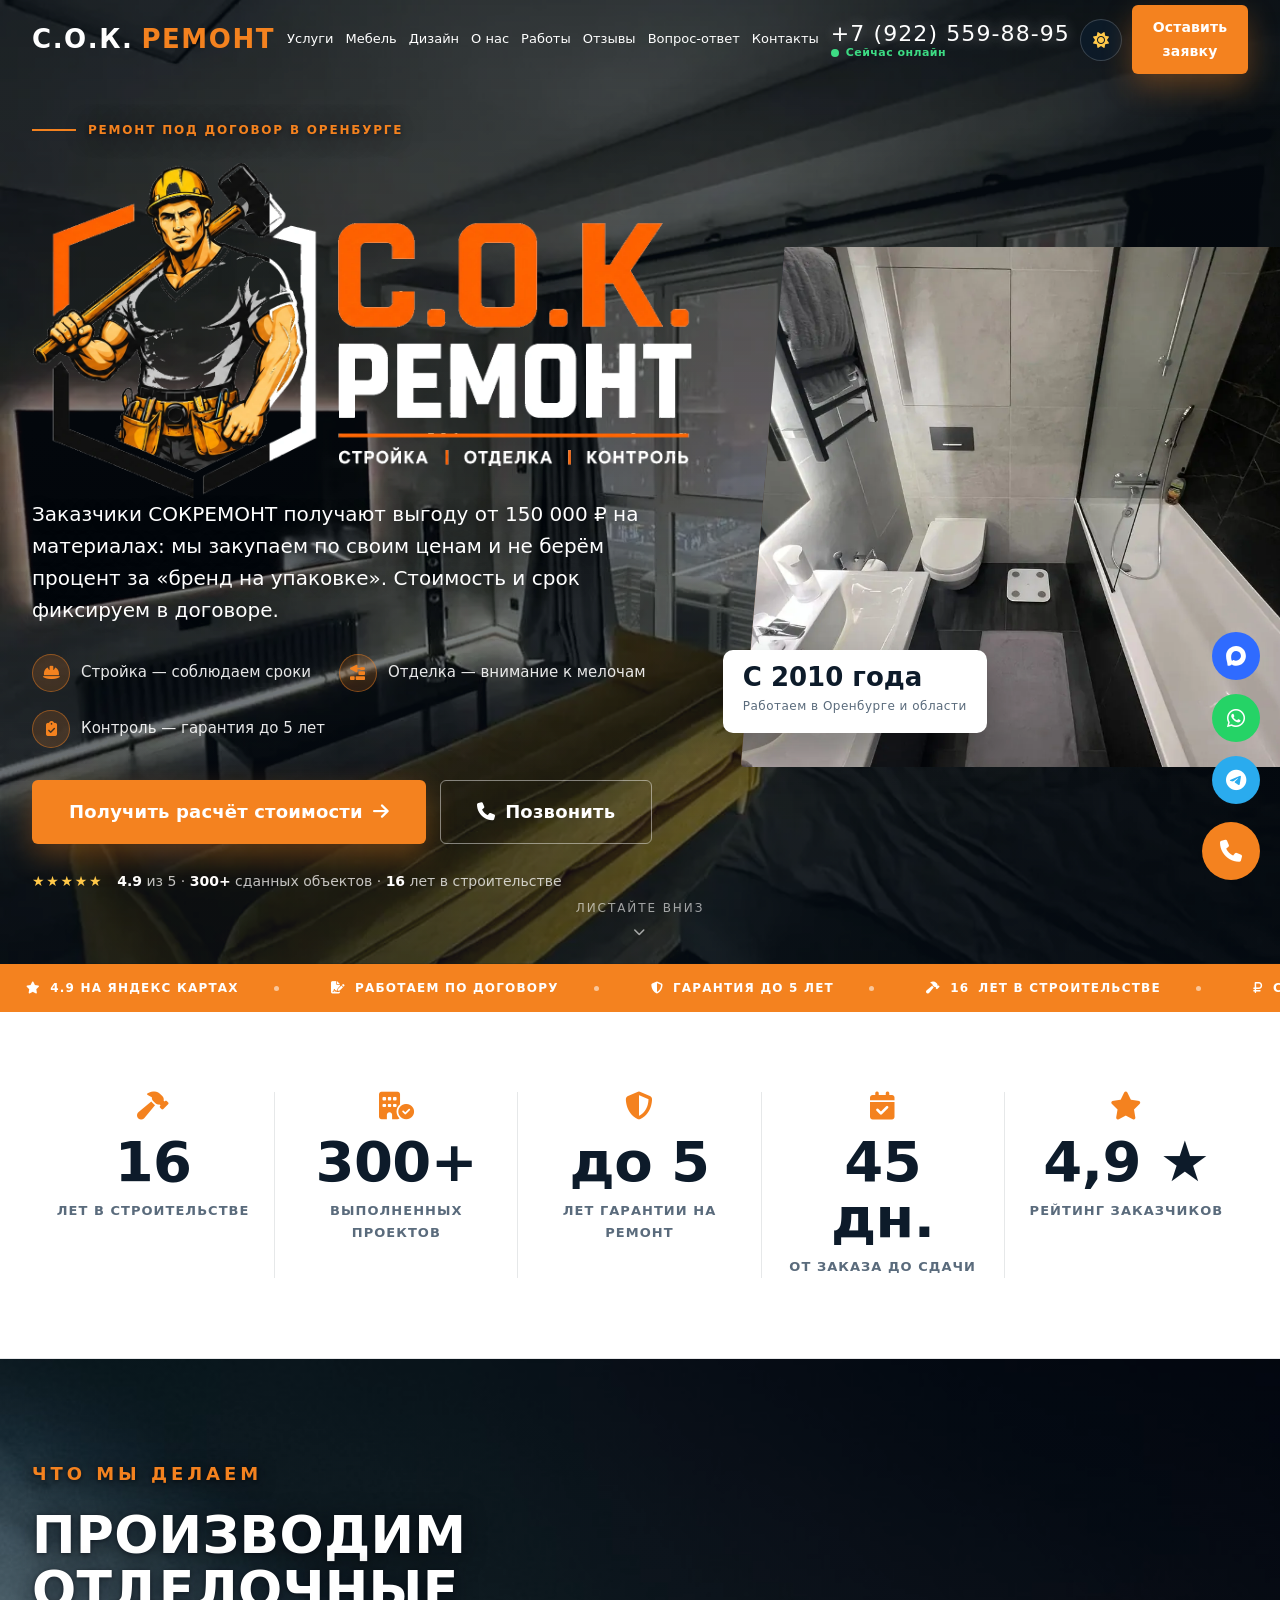
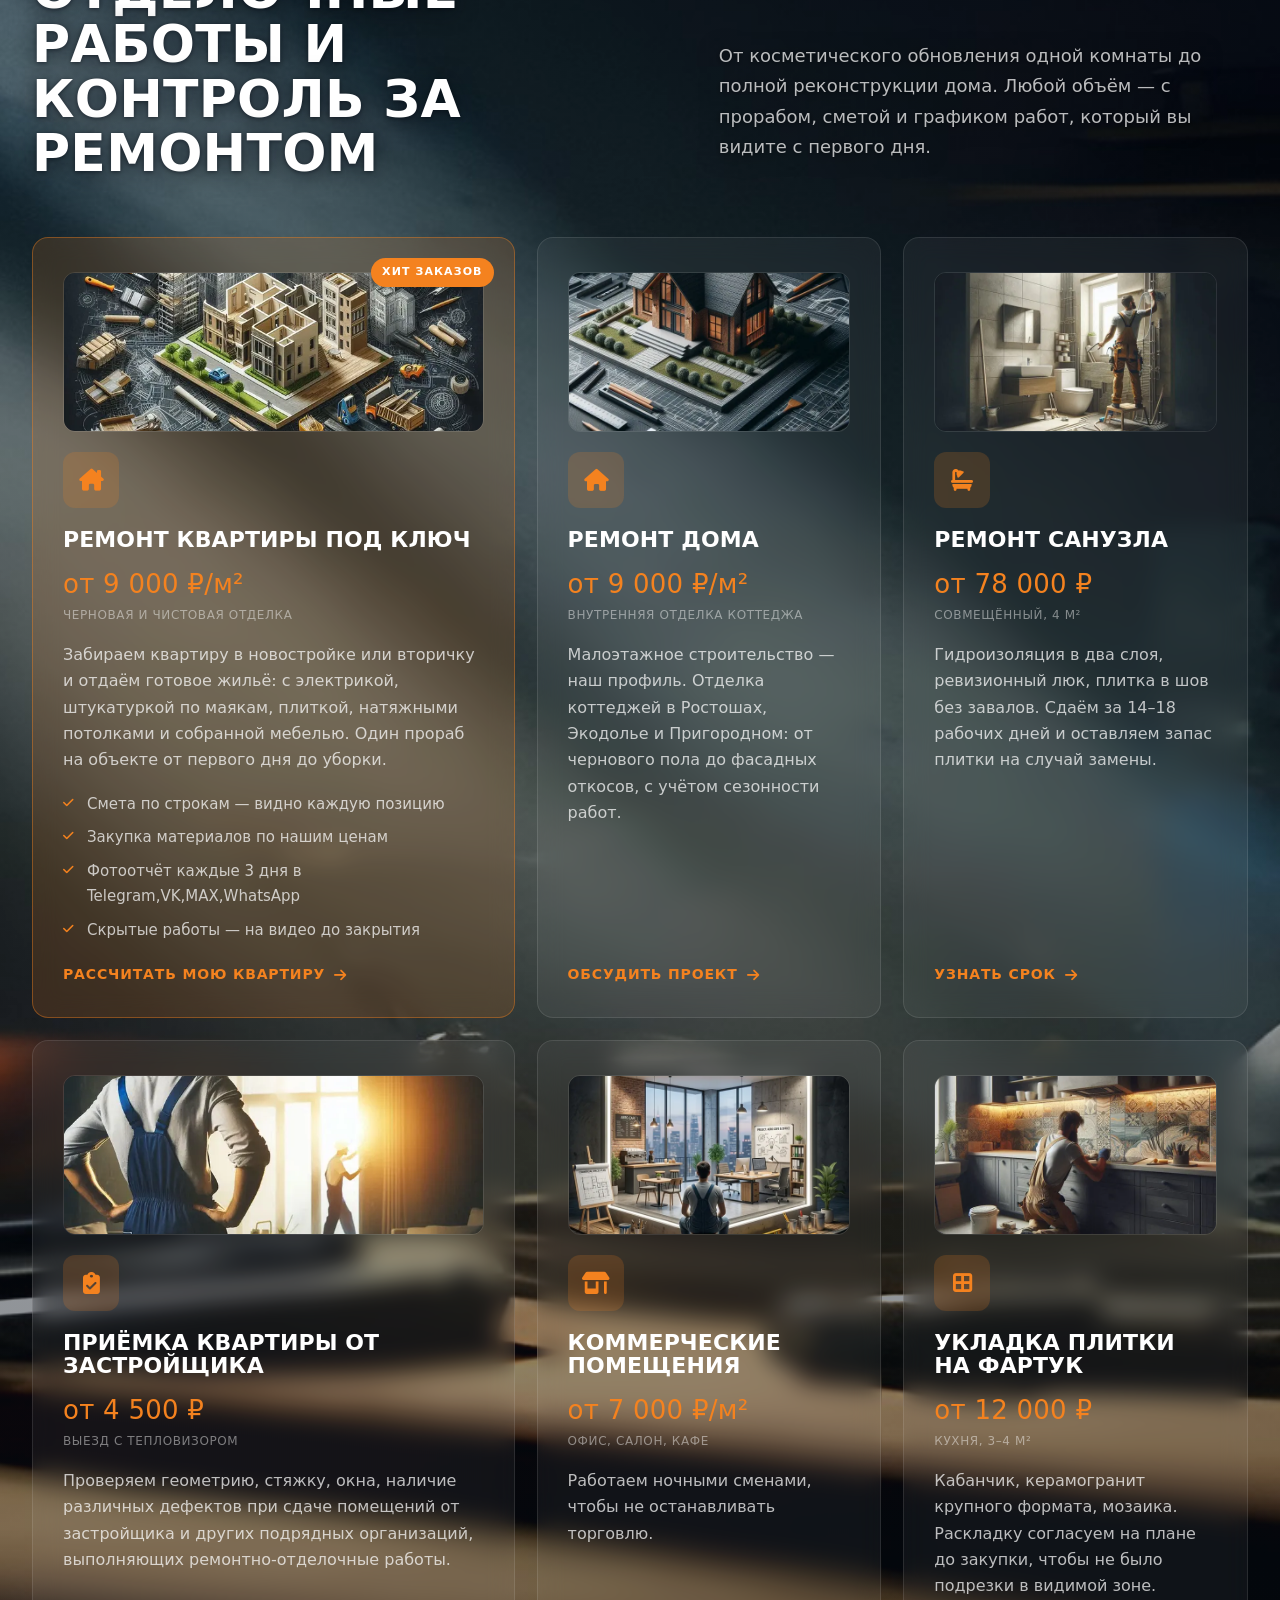
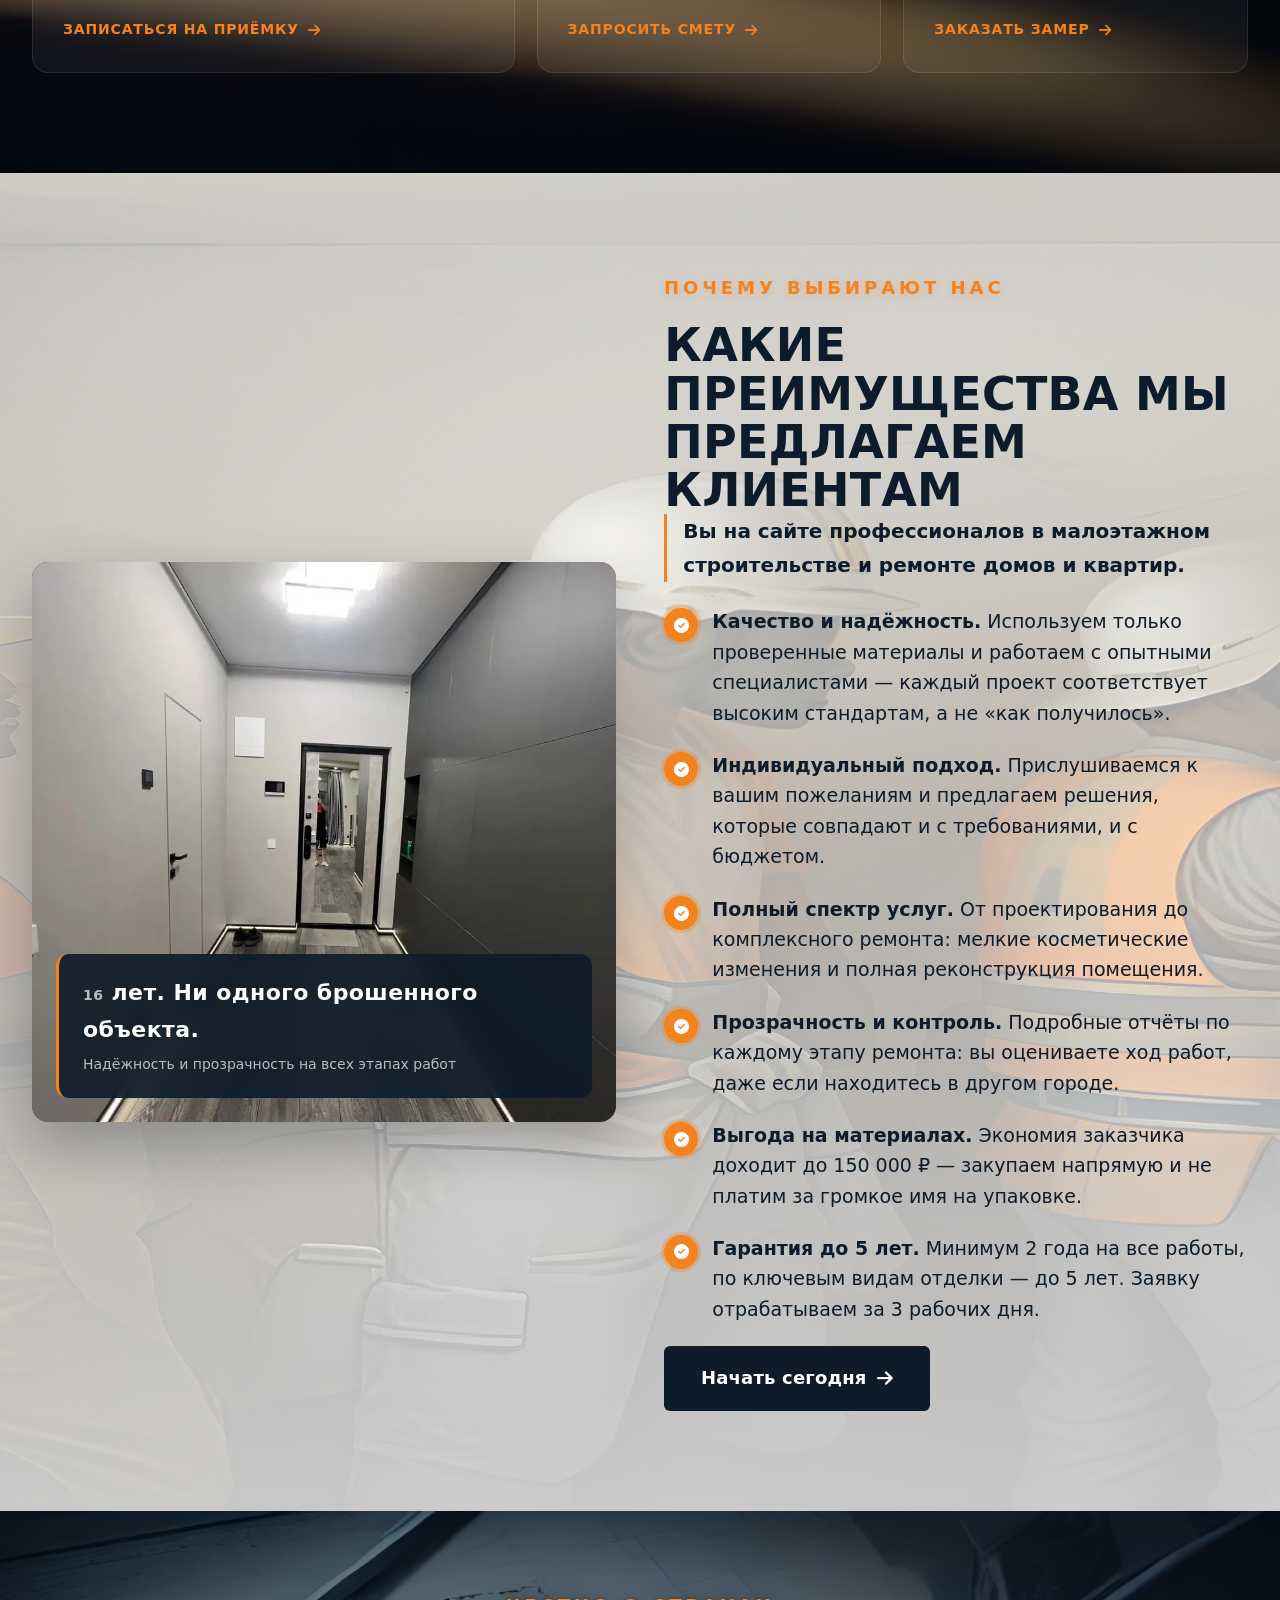
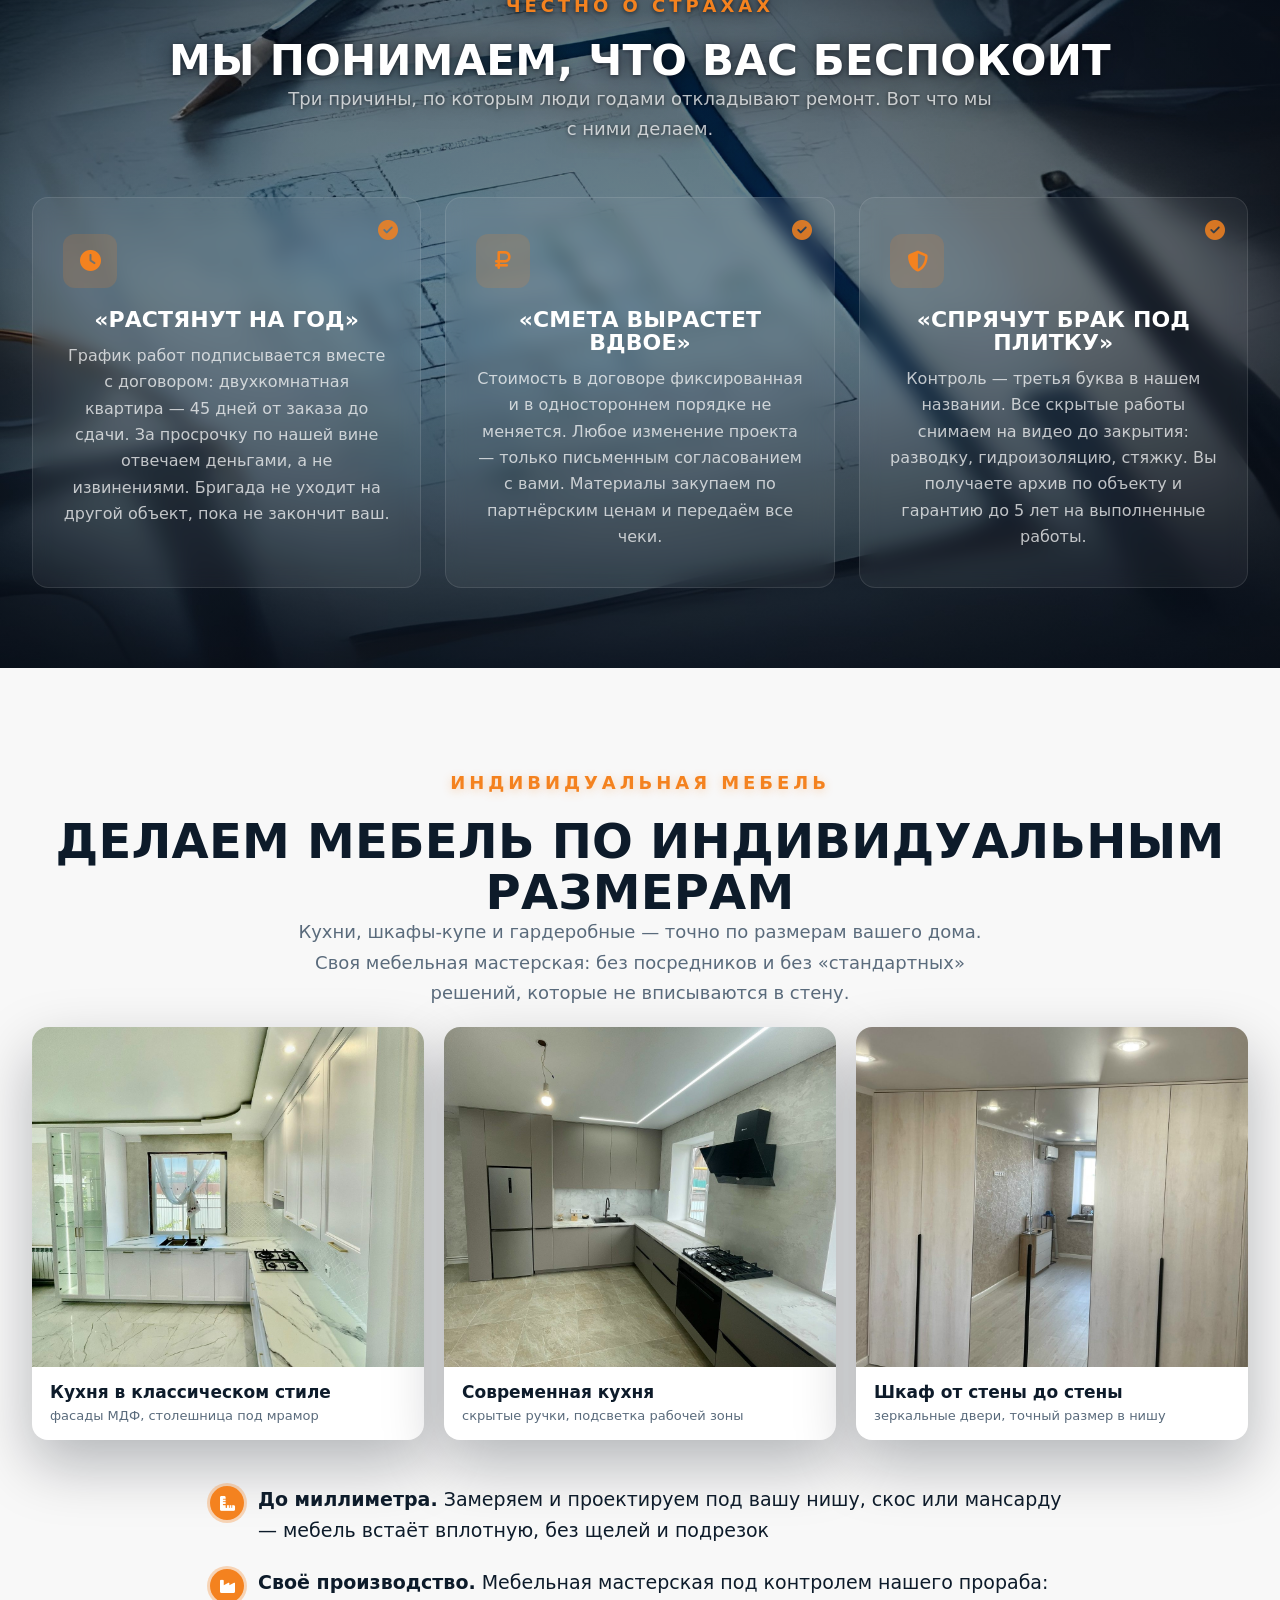
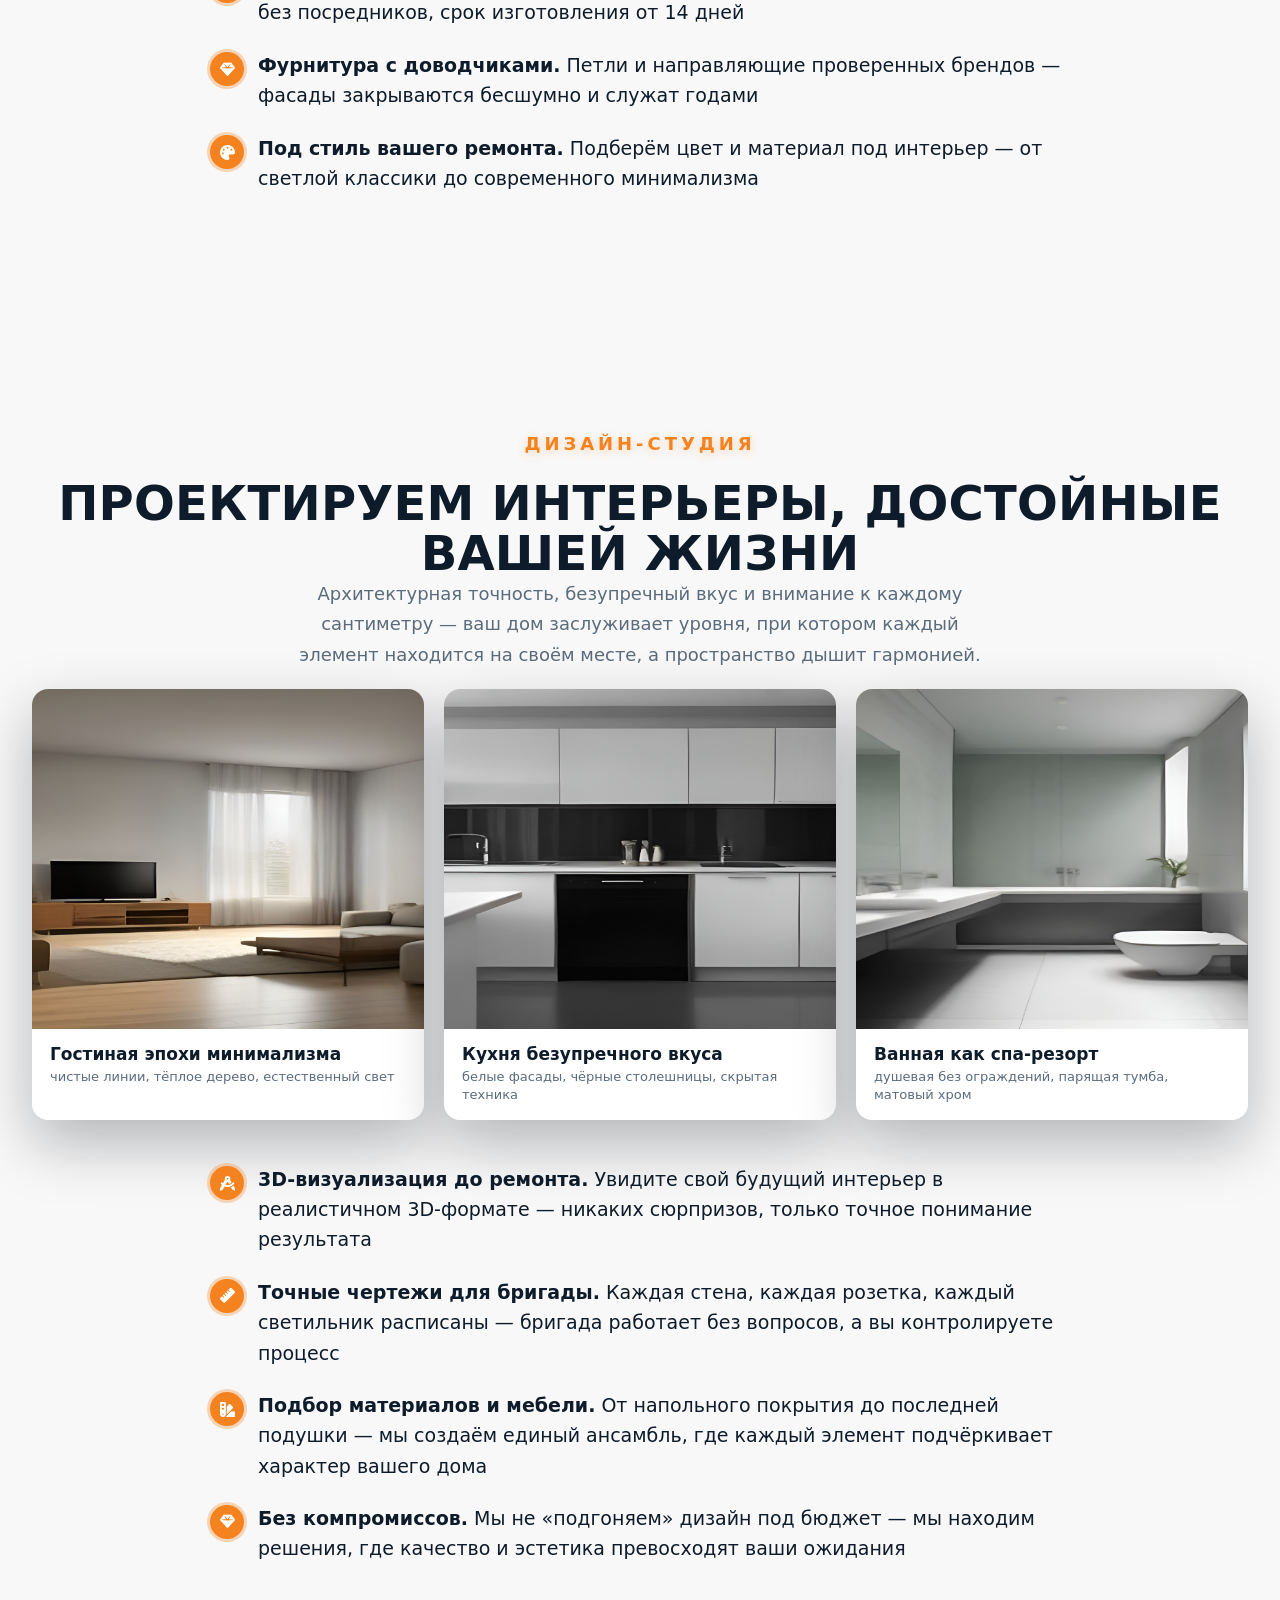
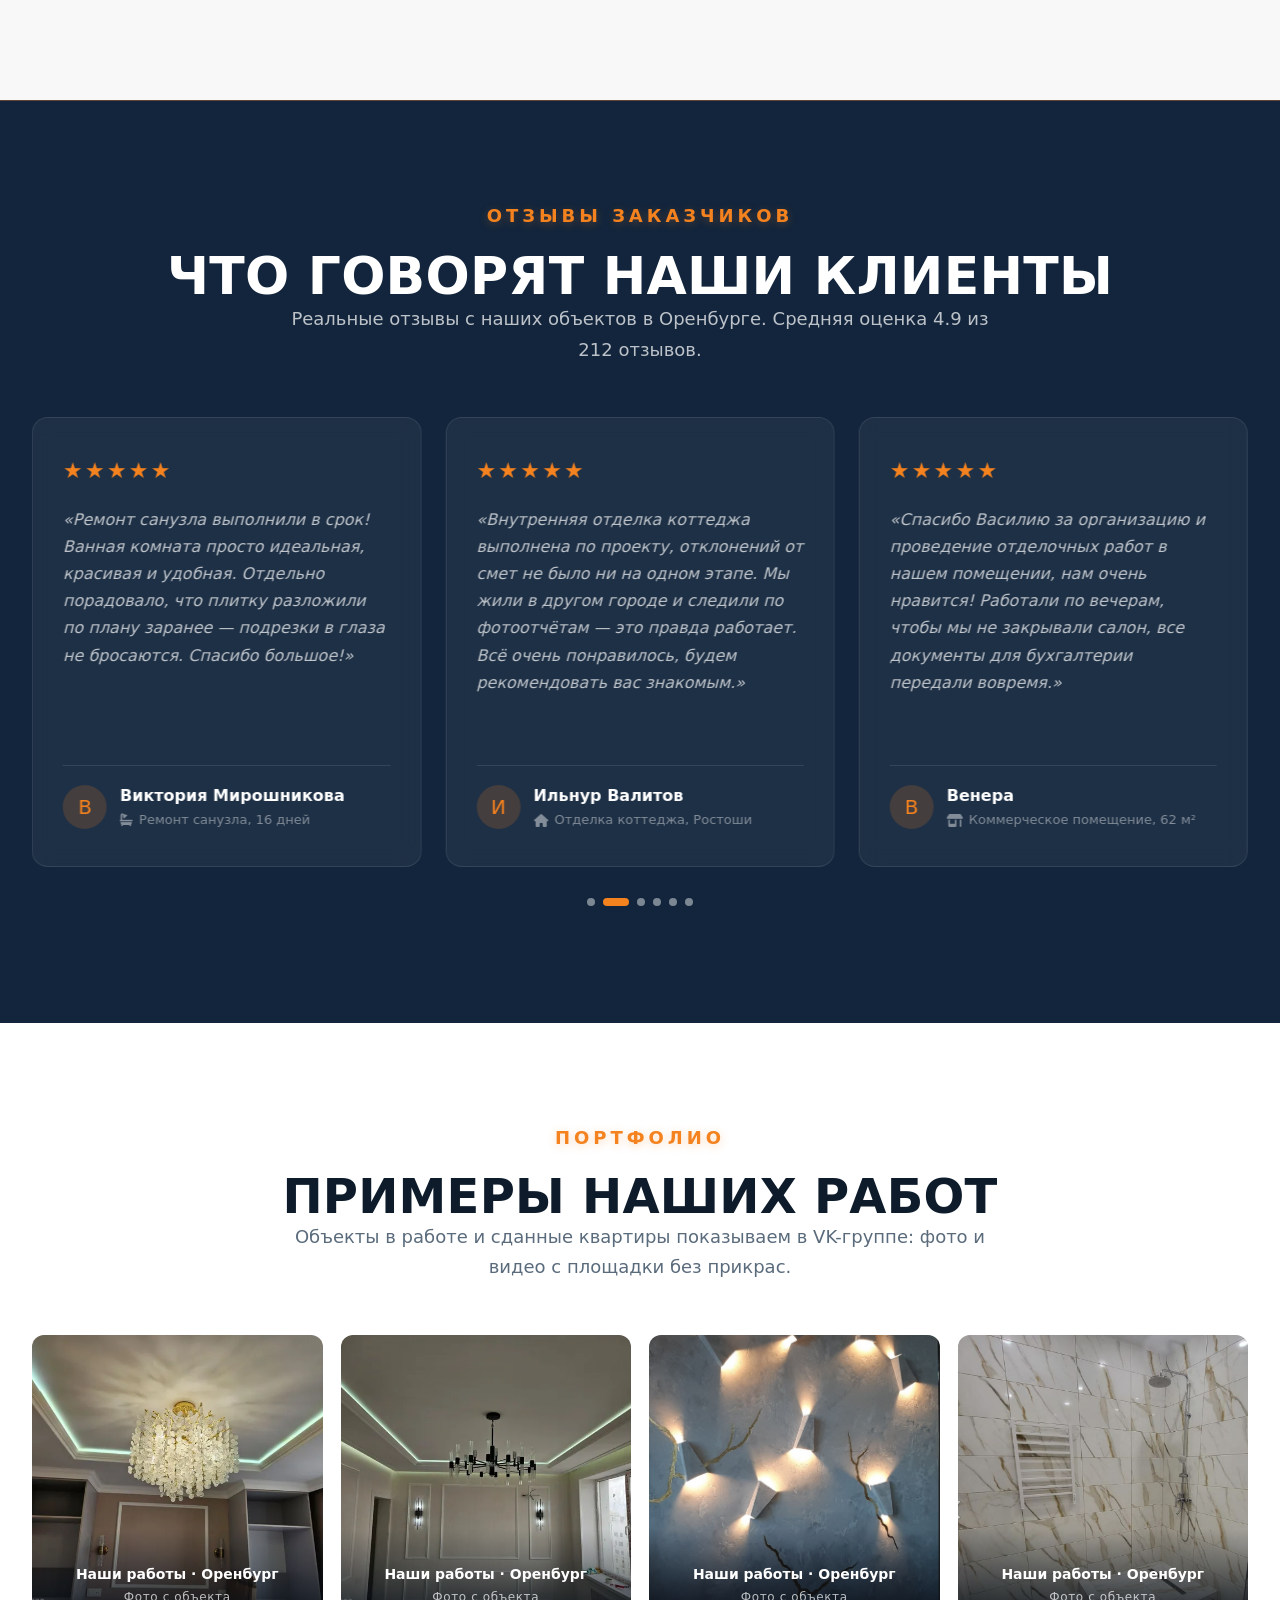
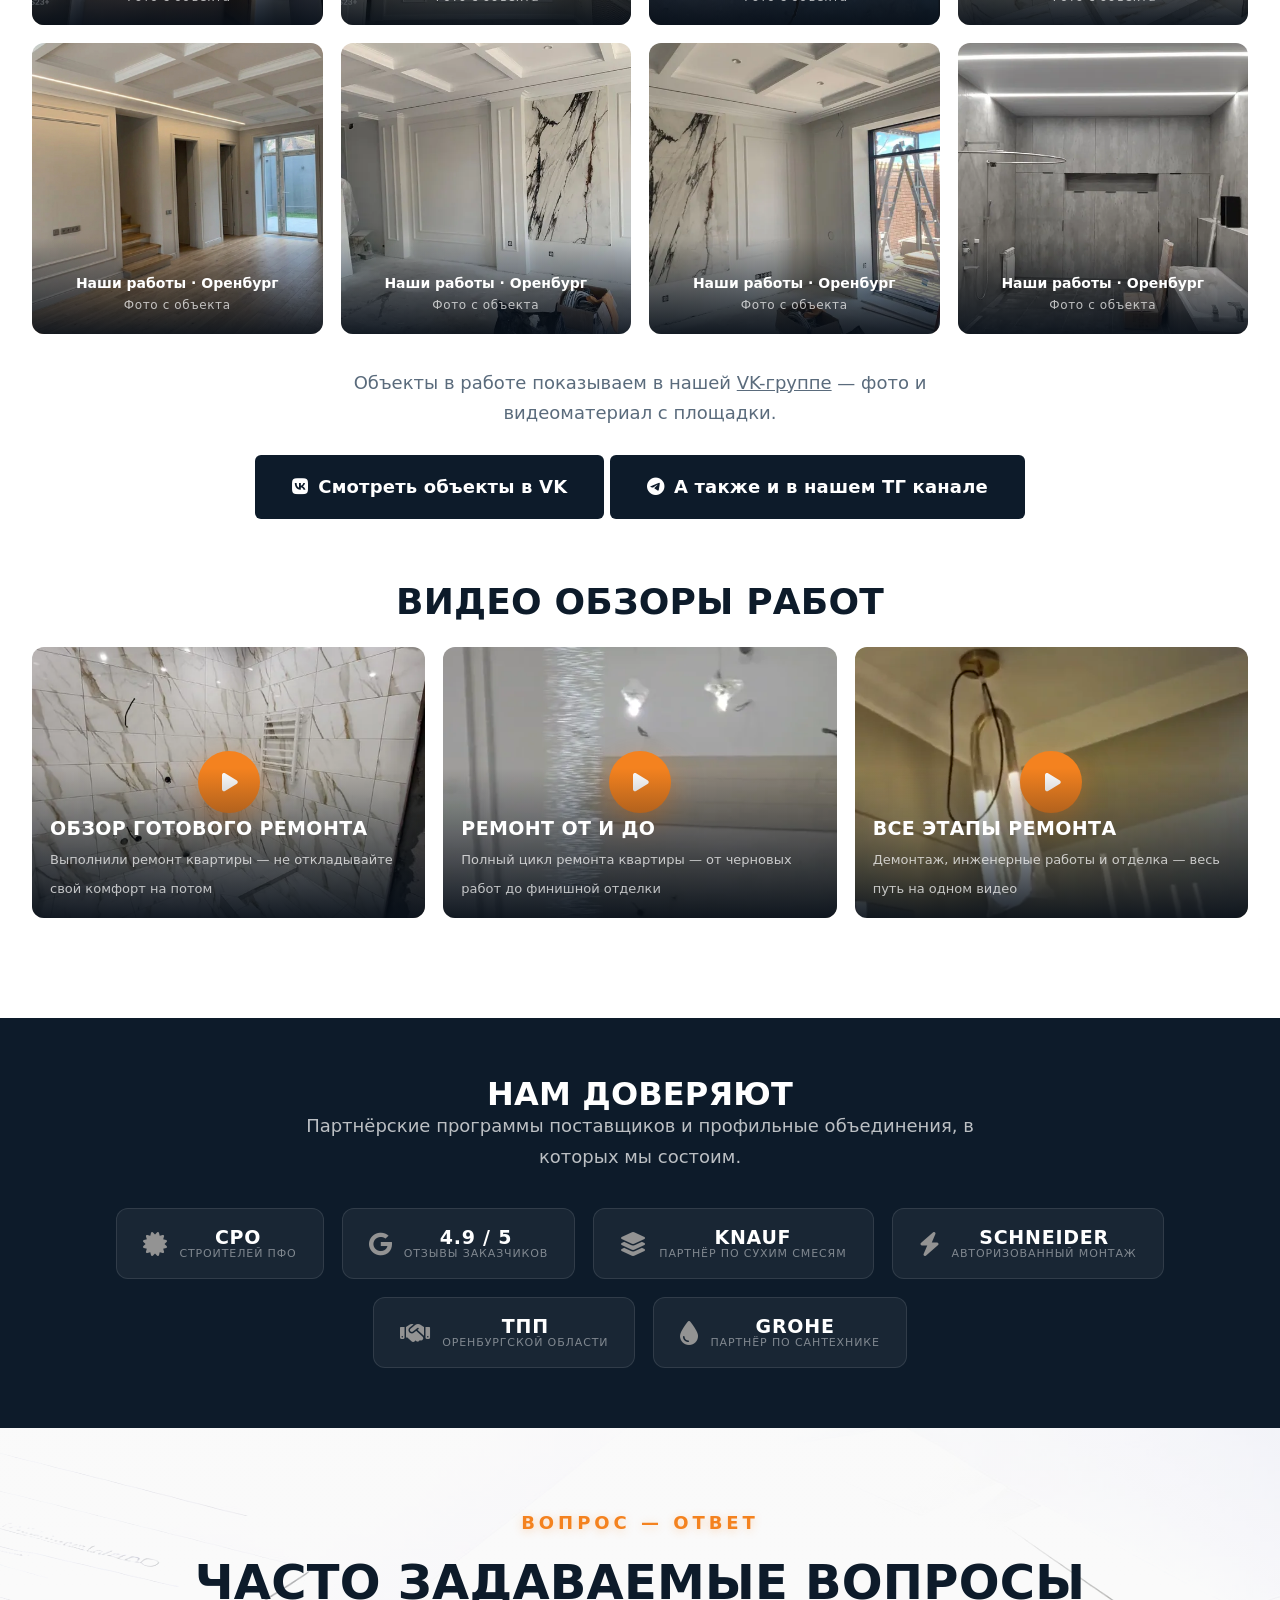
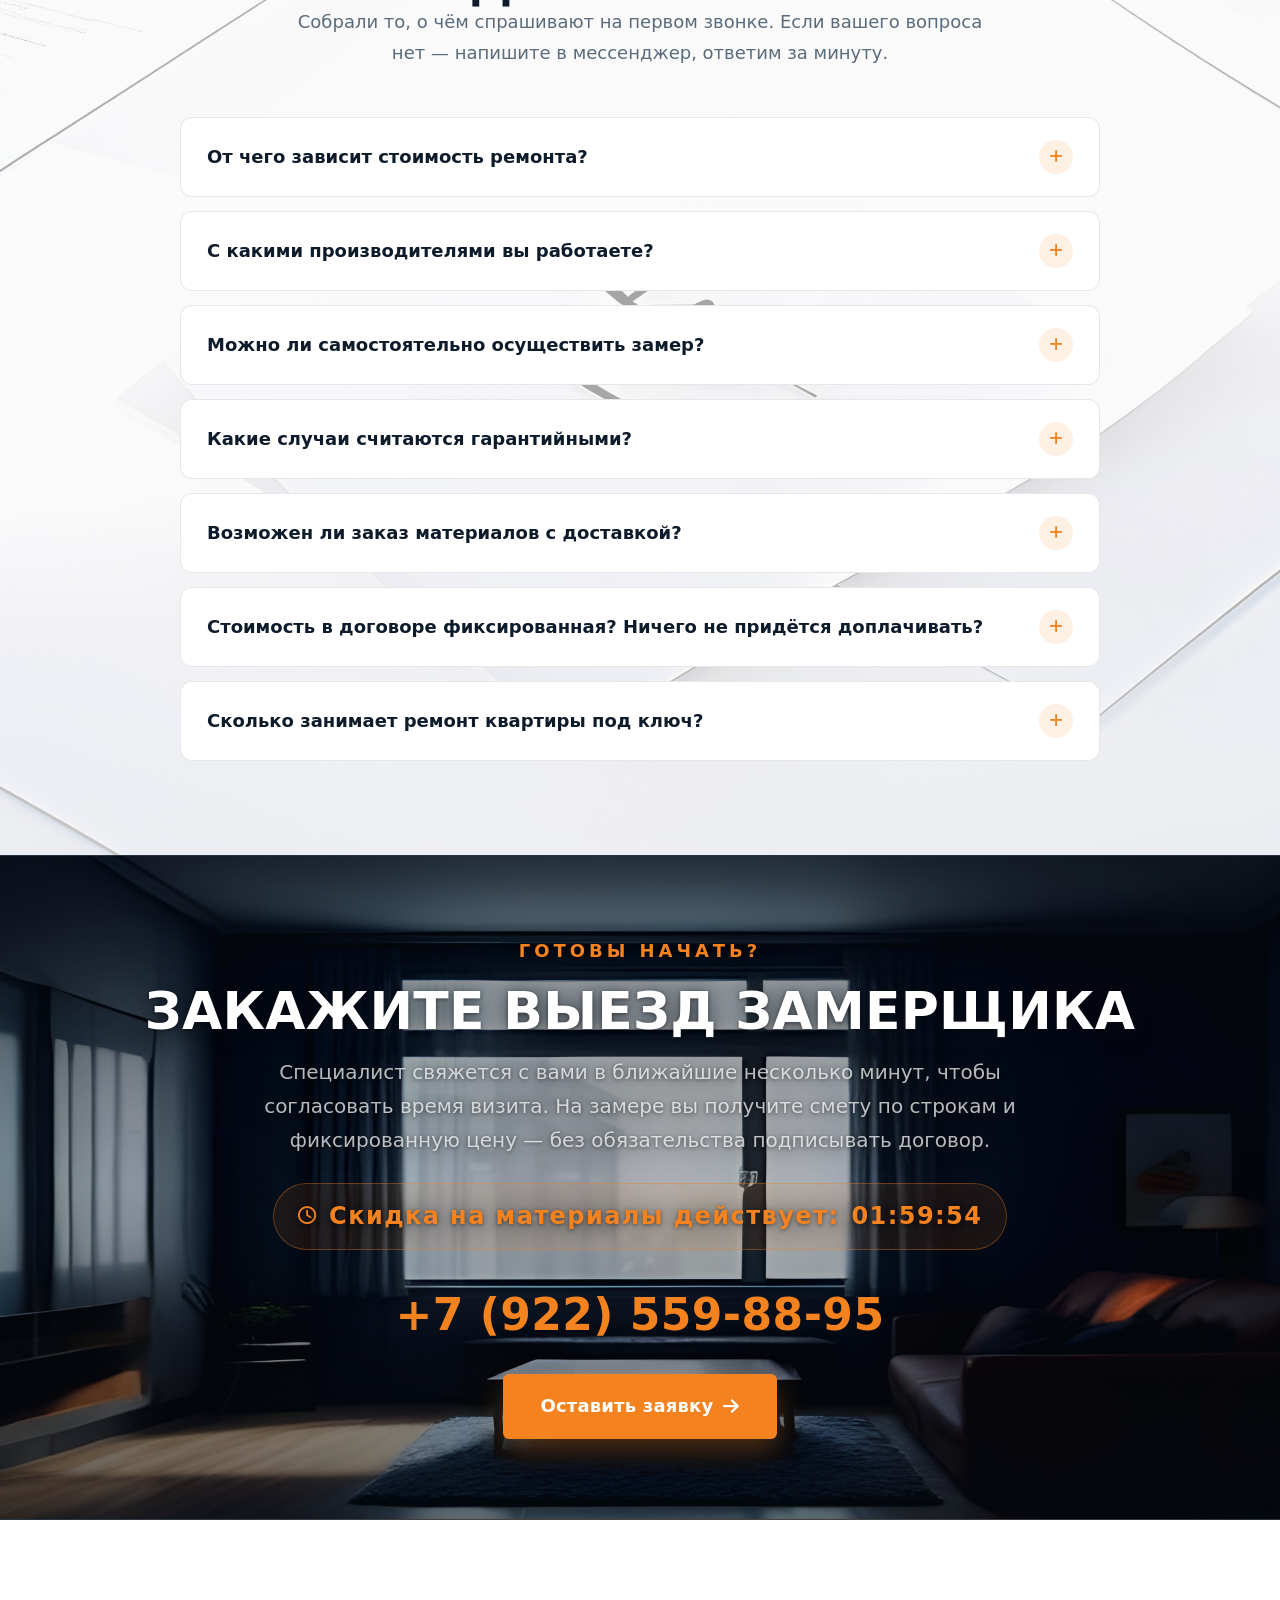
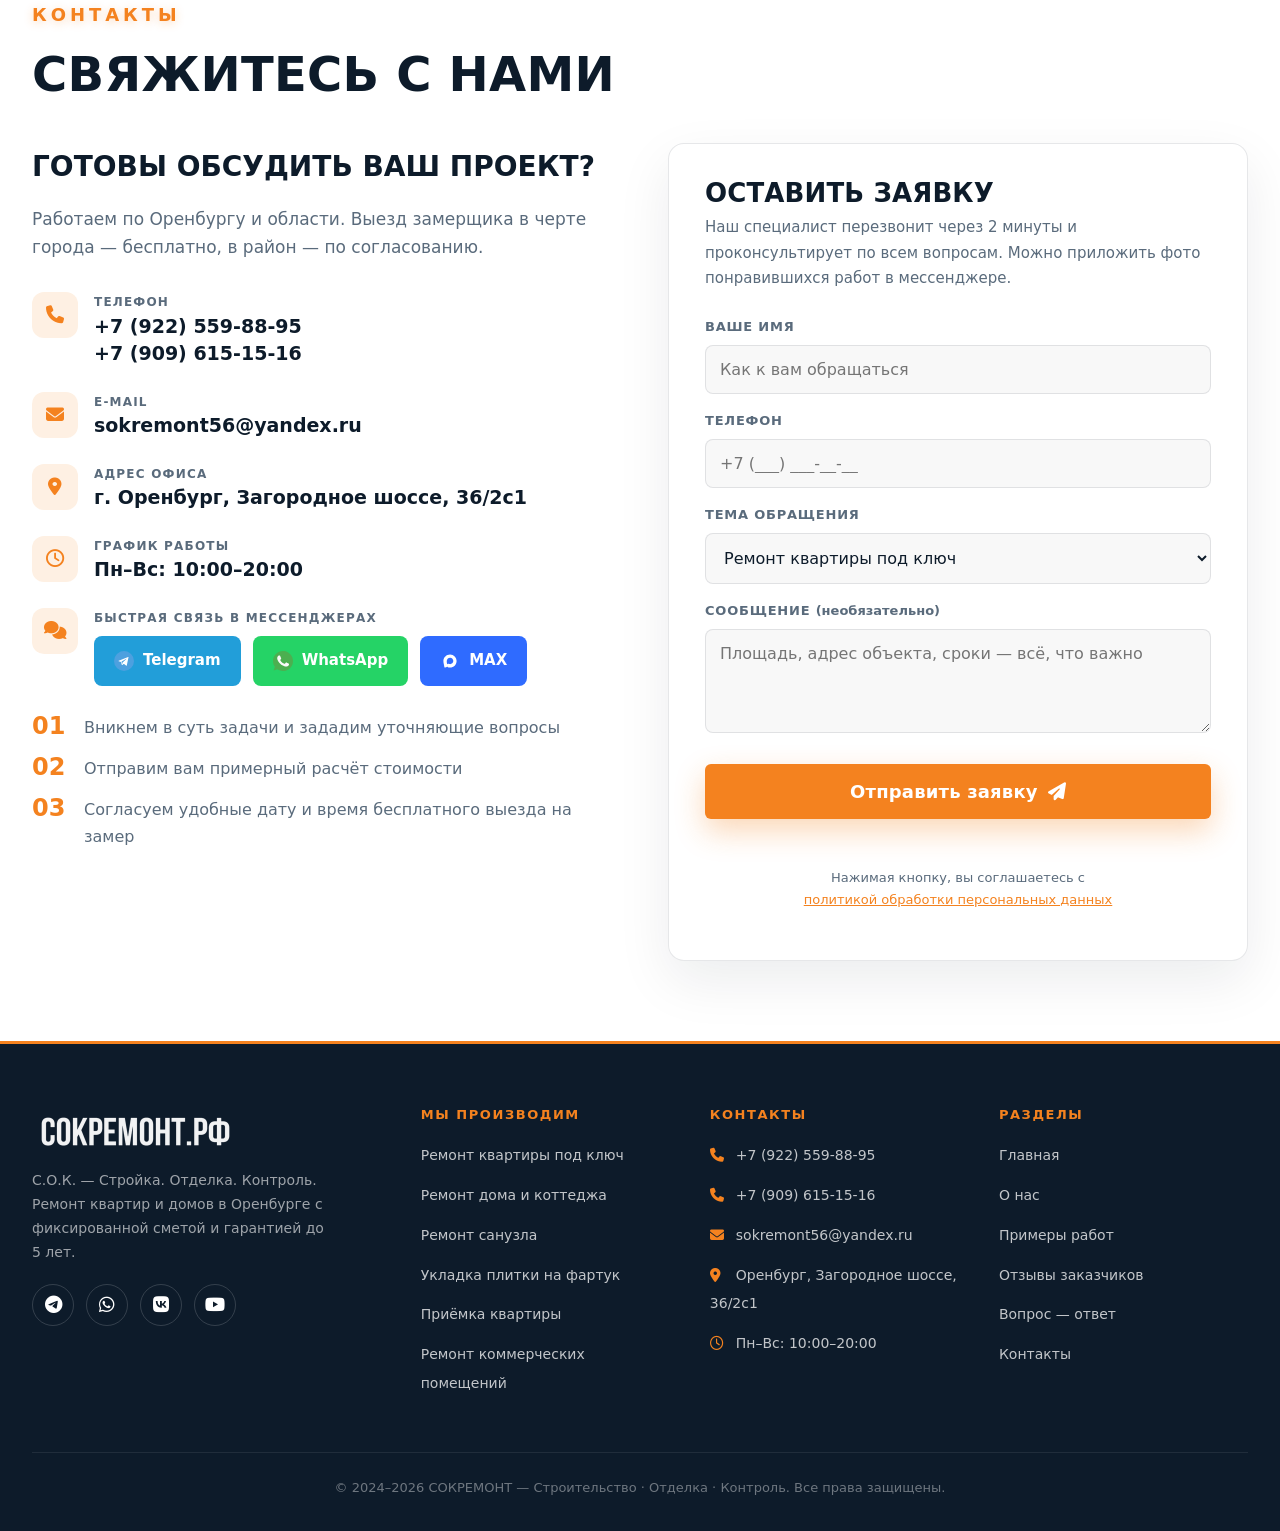
==== commit b66c6235: "Video modal player + distinct titles for the two local video cards" ====
--- a/index.html
+++ b/index.html
@@ -143,7 +143,7 @@
 }
 </script>
 
-<link rel="stylesheet" href="assets/css/style.css?v=23">
+<link rel="stylesheet" href="assets/css/style.css?v=24">
 </head>
 <body>
 <div id="progress"></div>
@@ -583,7 +583,7 @@
       <figure class="vid" data-aos="fade-up" data-aos-delay="160" data-src="assets/video/remont-ot-do.mp4">
         <img src="assets/img/video-remont-2.webp" alt="Ремонт квартиры от и до — видео СОКРЕМОНТ" loading="lazy">
         <div class="vid-play"><i class="fa-solid fa-play" aria-hidden="true"></i></div>
-        <figcaption><b>Ремонт От и ДО</b><span>Демонтаж, инженерные работы и отделка — весь путь на одном видео</span></figcaption>
+        <figcaption><b>Все этапы ремонта</b><span>Демонтаж, инженерные работы и отделка — весь путь на одном видео</span></figcaption>
       </figure>
     </div>
   </div>
@@ -797,6 +797,11 @@
   <div class="cap" id="lbCap"></div>
 </div>
 
+<div id="vidLb" role="dialog" aria-modal="true" aria-label="Просмотр видео">
+  <button class="close" id="vidLbClose" aria-label="Закрыть"><i class="fa-solid fa-xmark" aria-hidden="true"></i></button>
+  <video id="vidLbVideo" controls playsinline preload="auto"></video>
+</div>
+
 <div id="policy" role="dialog" aria-modal="true" aria-labelledby="policyTitle">
   <div class="box">
     <h3 id="policyTitle">Политика обработки персональных данных</h3>
--- a/assets/css/style.css
+++ b/assets/css/style.css
@@ -80,3 +80,4 @@
 #furniture::after,#design::after{content:'';position:absolute;inset:0;z-index:1;background:rgba(248,248,248,.75);pointer-events:none}
 #furniture .wrap,#design .wrap{position:relative;z-index:2}
 @media(max-width:768px){#furniture,#design{background-attachment:scroll}}@media(max-width:1219px){.nav{display:none}.burger{display:block}.hdr-cta{display:none}}@media(min-width:769px){.brand-label{width:80px}}@media(max-width:768px){.brand-label{width:56px}}@media(min-width:1220px){#hdr .wrap{gap:12px}.brand{font-size:26px;gap:8px}.brand-label{width:52px}.nav{gap:12px}.nav a{font-size:13px;padding:4px 0}.hdr-phone a{font-size:22px}.hdr-right{gap:10px}.hdr-cta{padding:10px 18px;font-size:14px}}.blink-phone{animation:blinkPhone 1.1s ease-in-out infinite}@keyframes blinkPhone{0%,100%{opacity:1}50%{opacity:.35}}@media(max-width:768px){.fab-wa{bottom:148px;right:14px;width:44px;height:44px;font-size:19px}.fab-tg{bottom:90px;right:14px;width:44px;height:44px;font-size:19px}.fab-call{right:14px;bottom:14px;width:52px;height:52px;font-size:20px}.fab-call .tip,.fab-wa .tip,.fab-tg .tip,.fab-max .tip{display:none}.fab-max{right:14px;bottom:206px;width:44px;height:44px}}html[data-theme=light] .blink-phone{animation:blinkPhoneLight 1.1s ease-in-out infinite}@keyframes blinkPhoneLight{0%,100%{opacity:1}50%{opacity:.35}}.vid video{position:absolute;inset:0;width:100%;height:100%;border:0;background:#000}
+#vidLb{position:fixed;inset:0;z-index:9998;background:rgba(6,12,20,.94);display:none;align-items:center;justify-content:center;padding:40px}#vidLb.open{display:flex}#vidLb video{width:100%;max-width:min(1100px,92vw);max-height:82vh;background:#000;border-radius:10px;box-shadow:0 30px 80px rgba(0,0,0,.6)}#vidLb .close{position:absolute;top:24px;right:28px;width:48px;height:48px;border-radius:50%;border:1px solid rgba(255,255,255,.3);background:0 0;color:#fff;font-size:20px;cursor:pointer;transition:background .25s}#vidLb .close:hover{background:var(--accent);border-color:var(--accent)}
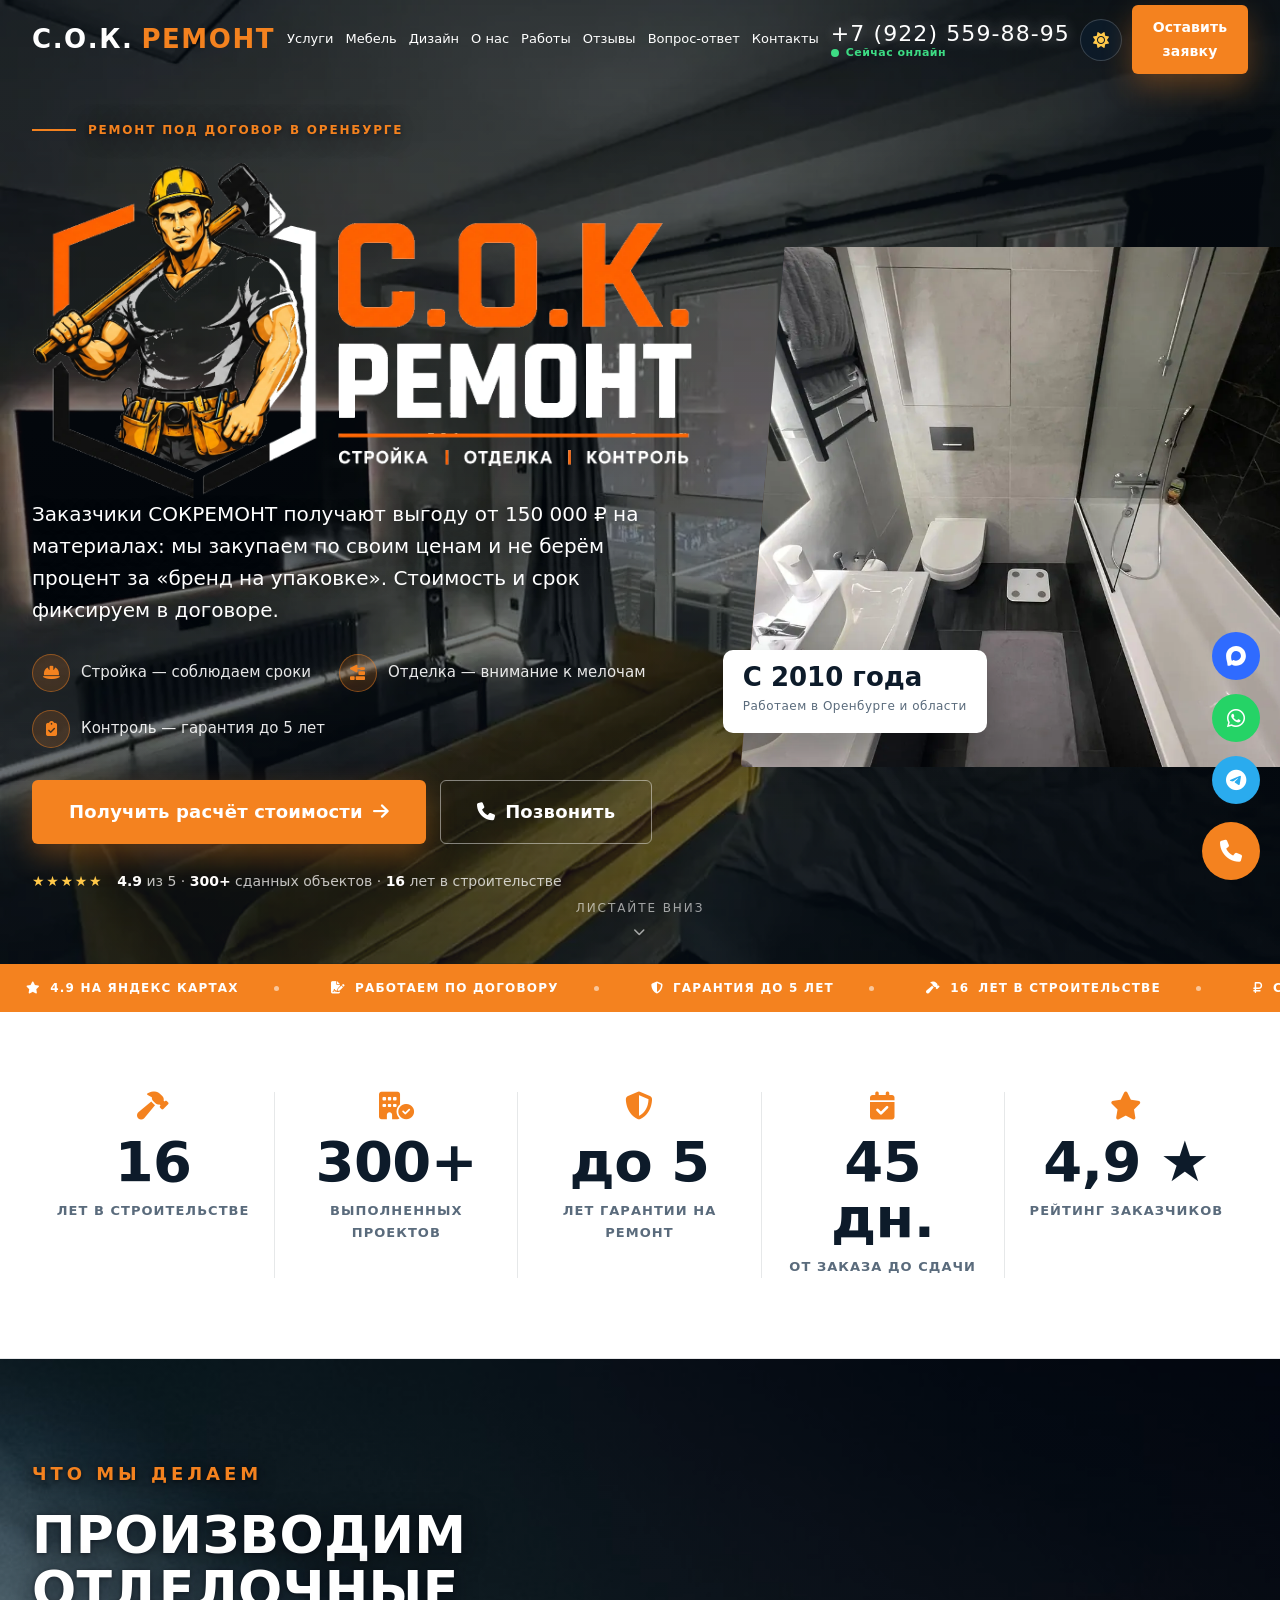
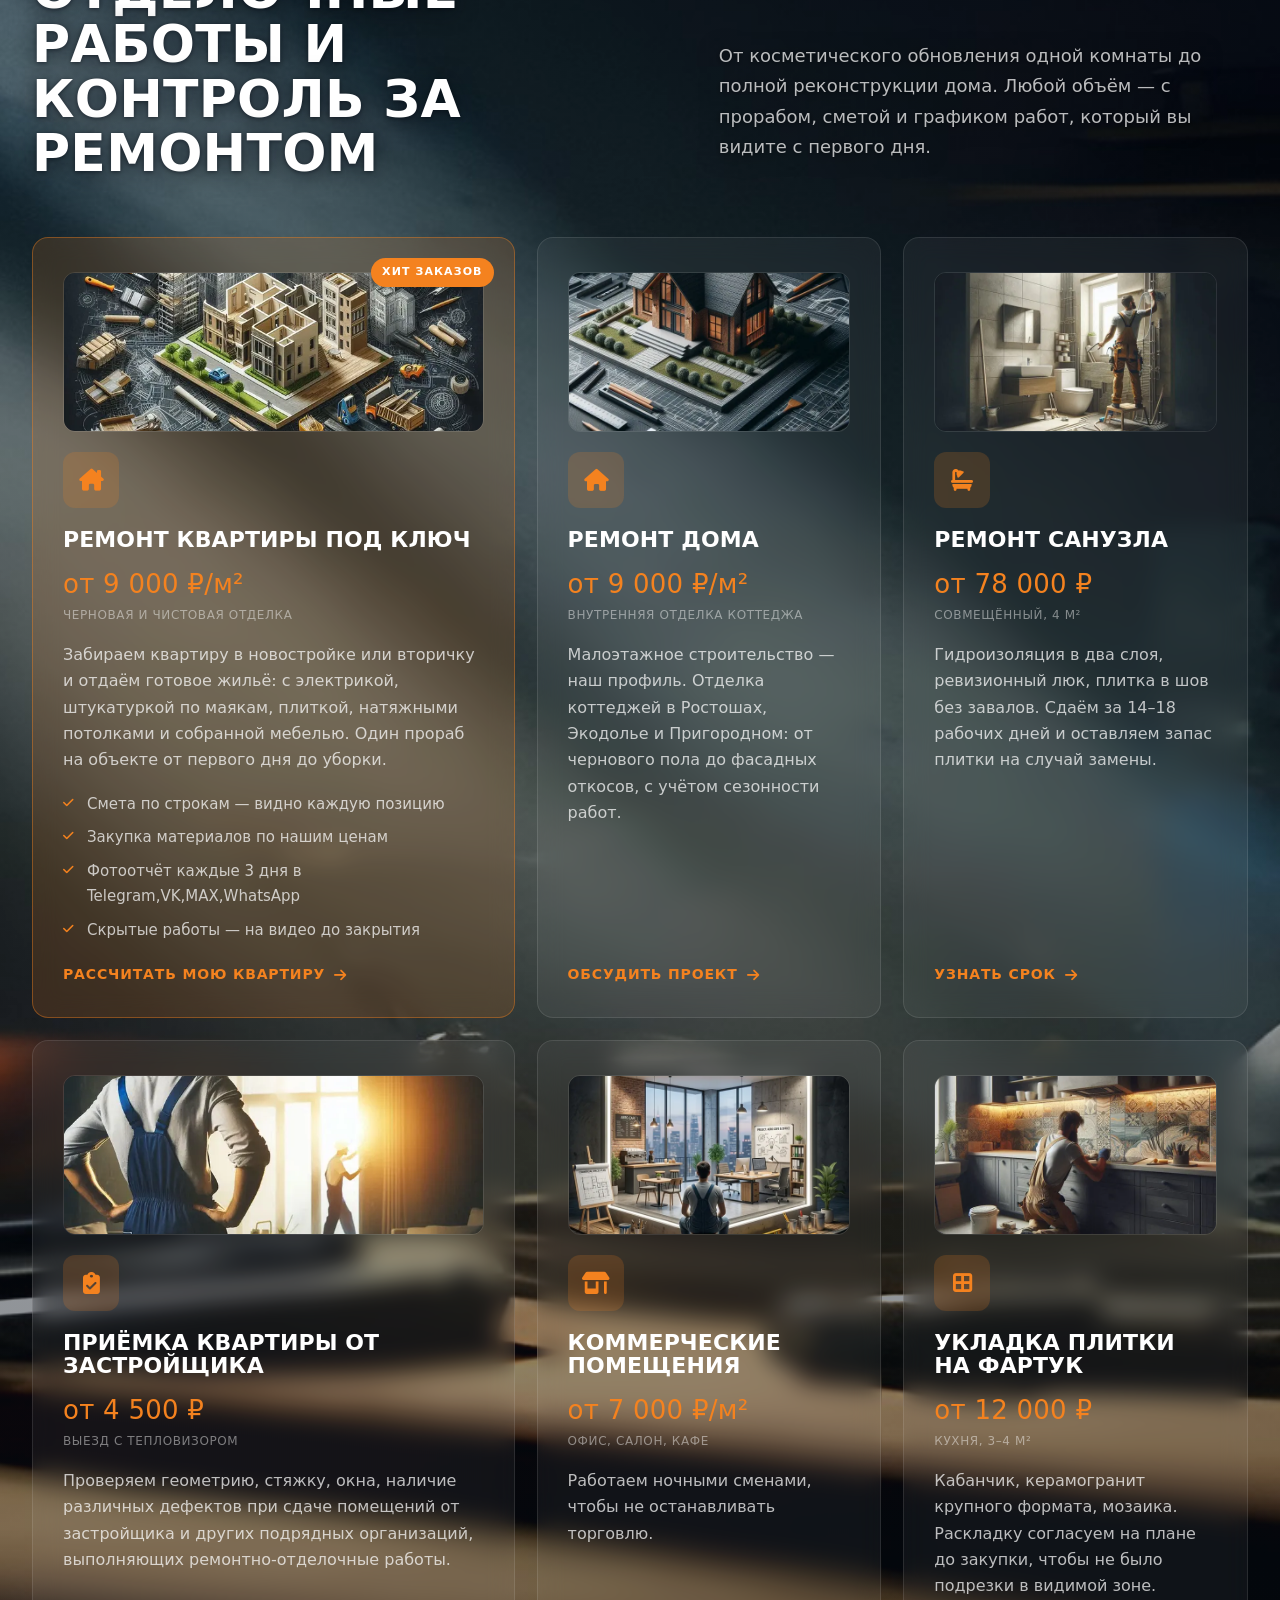
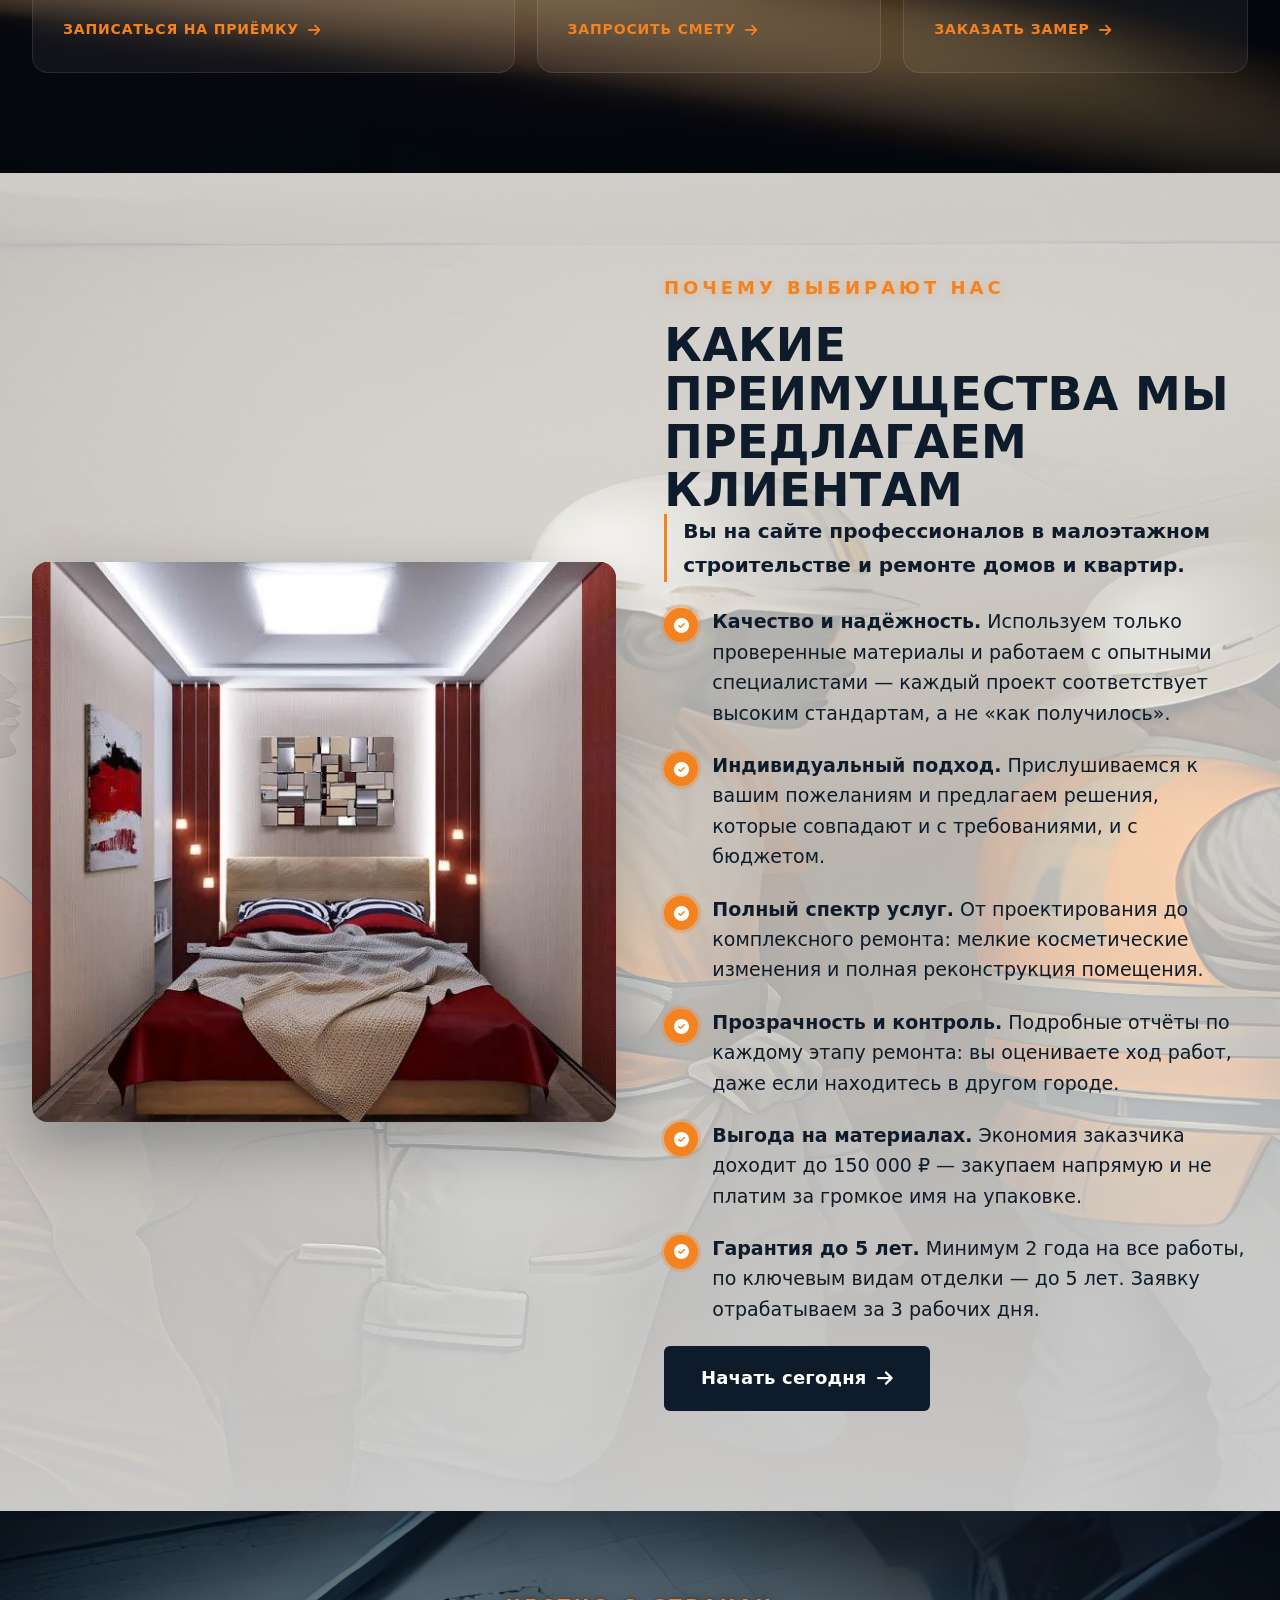
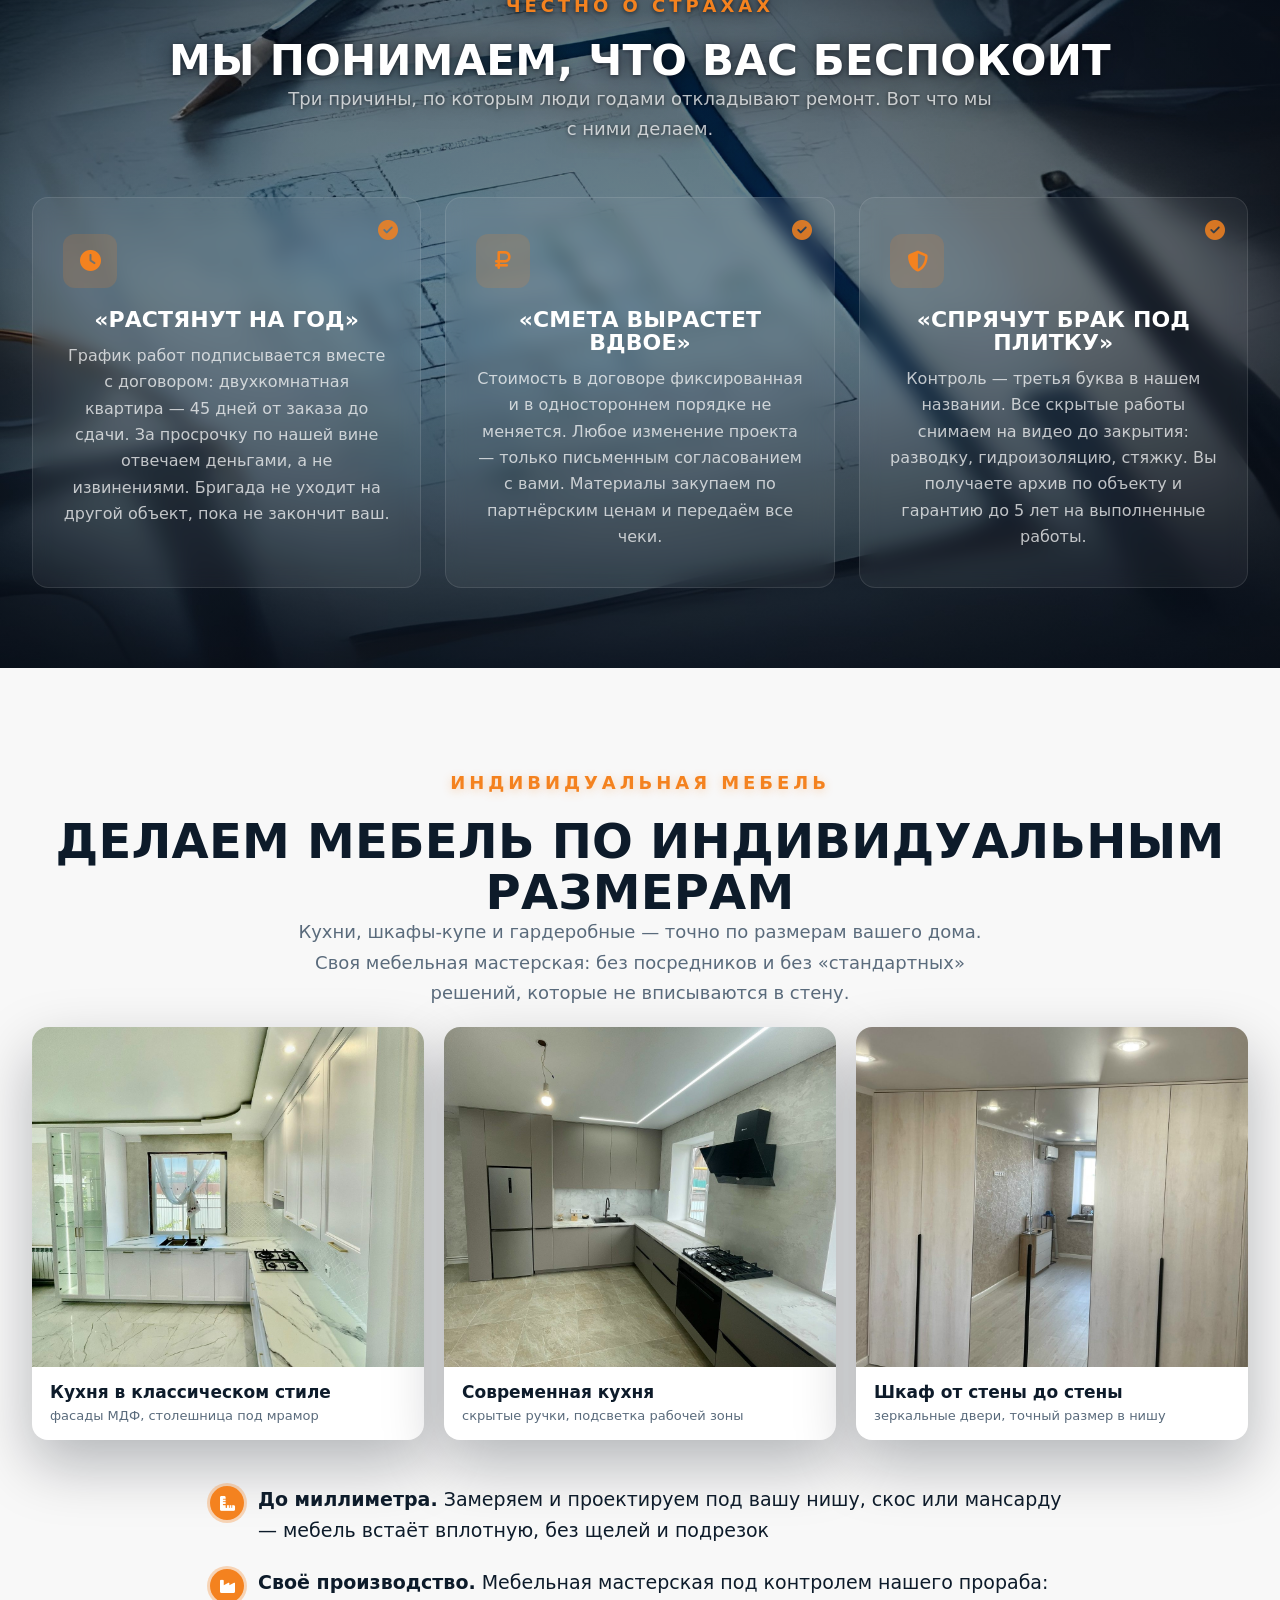
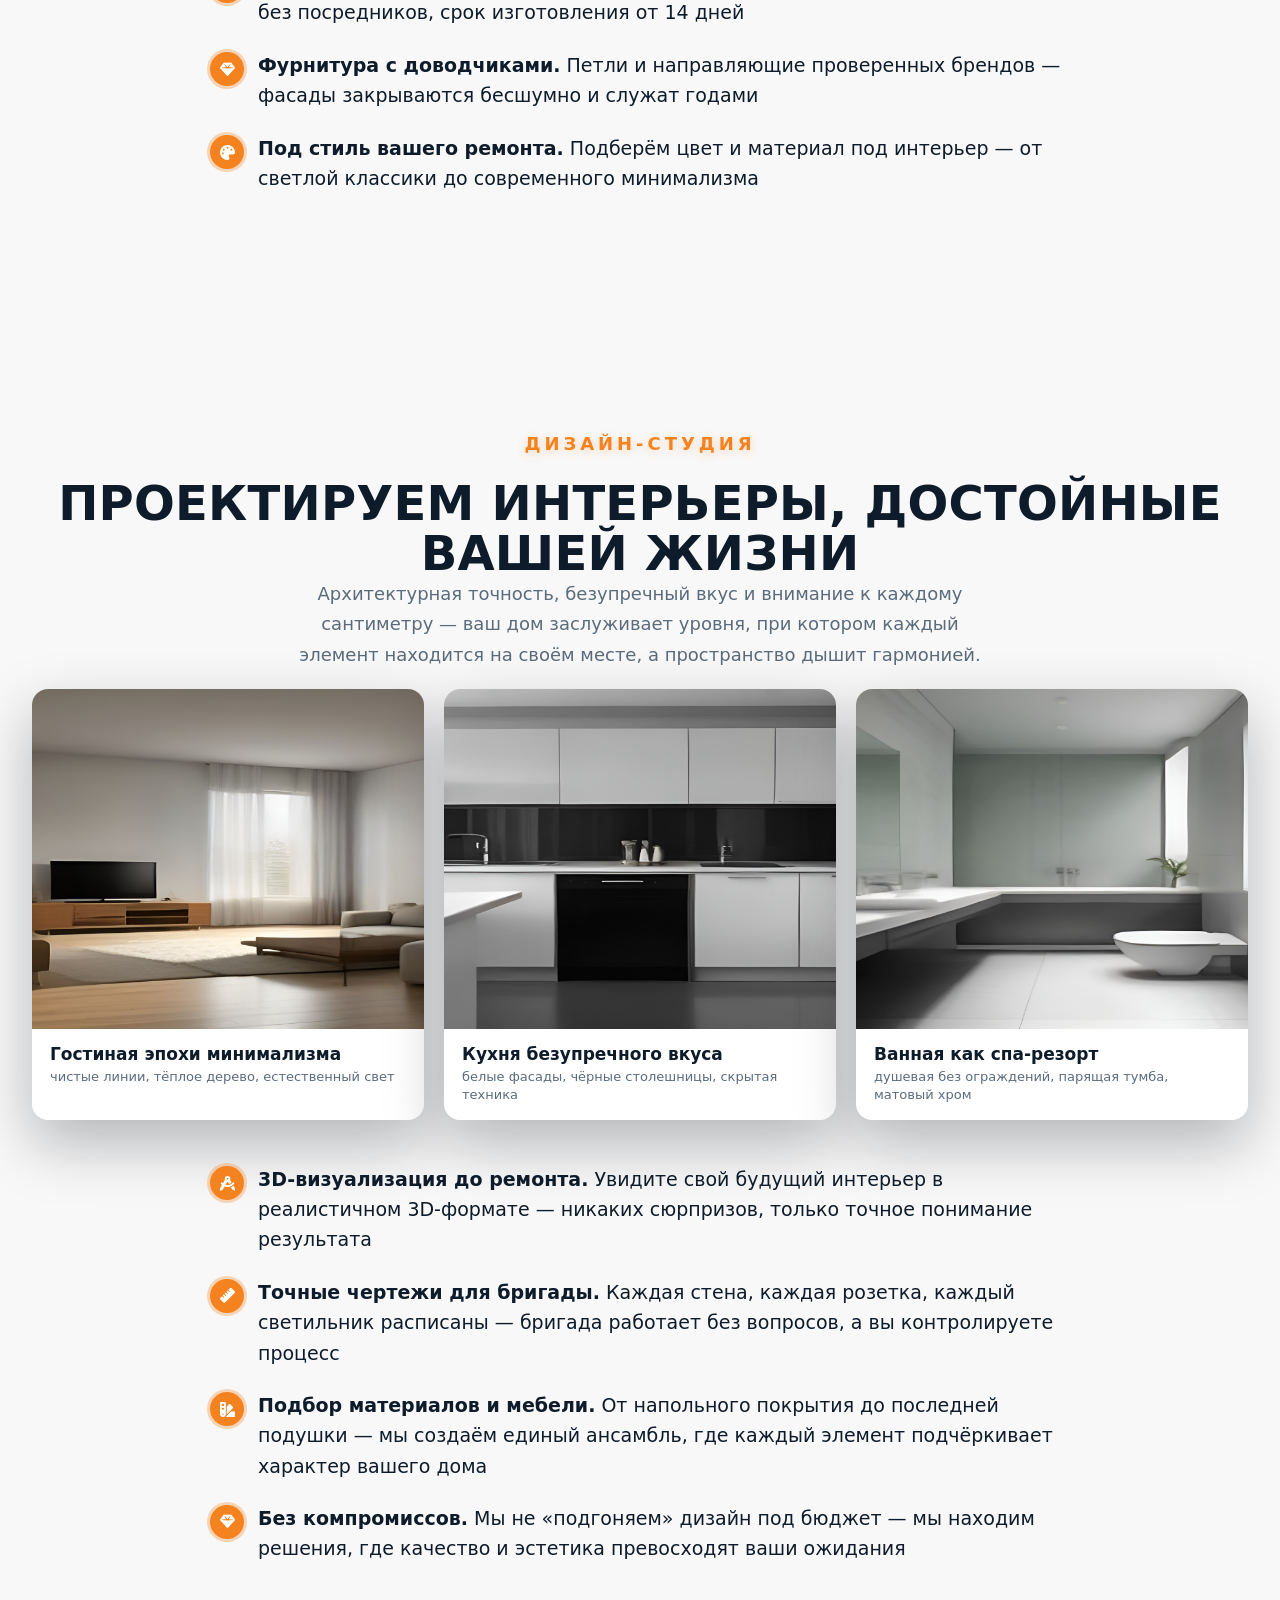
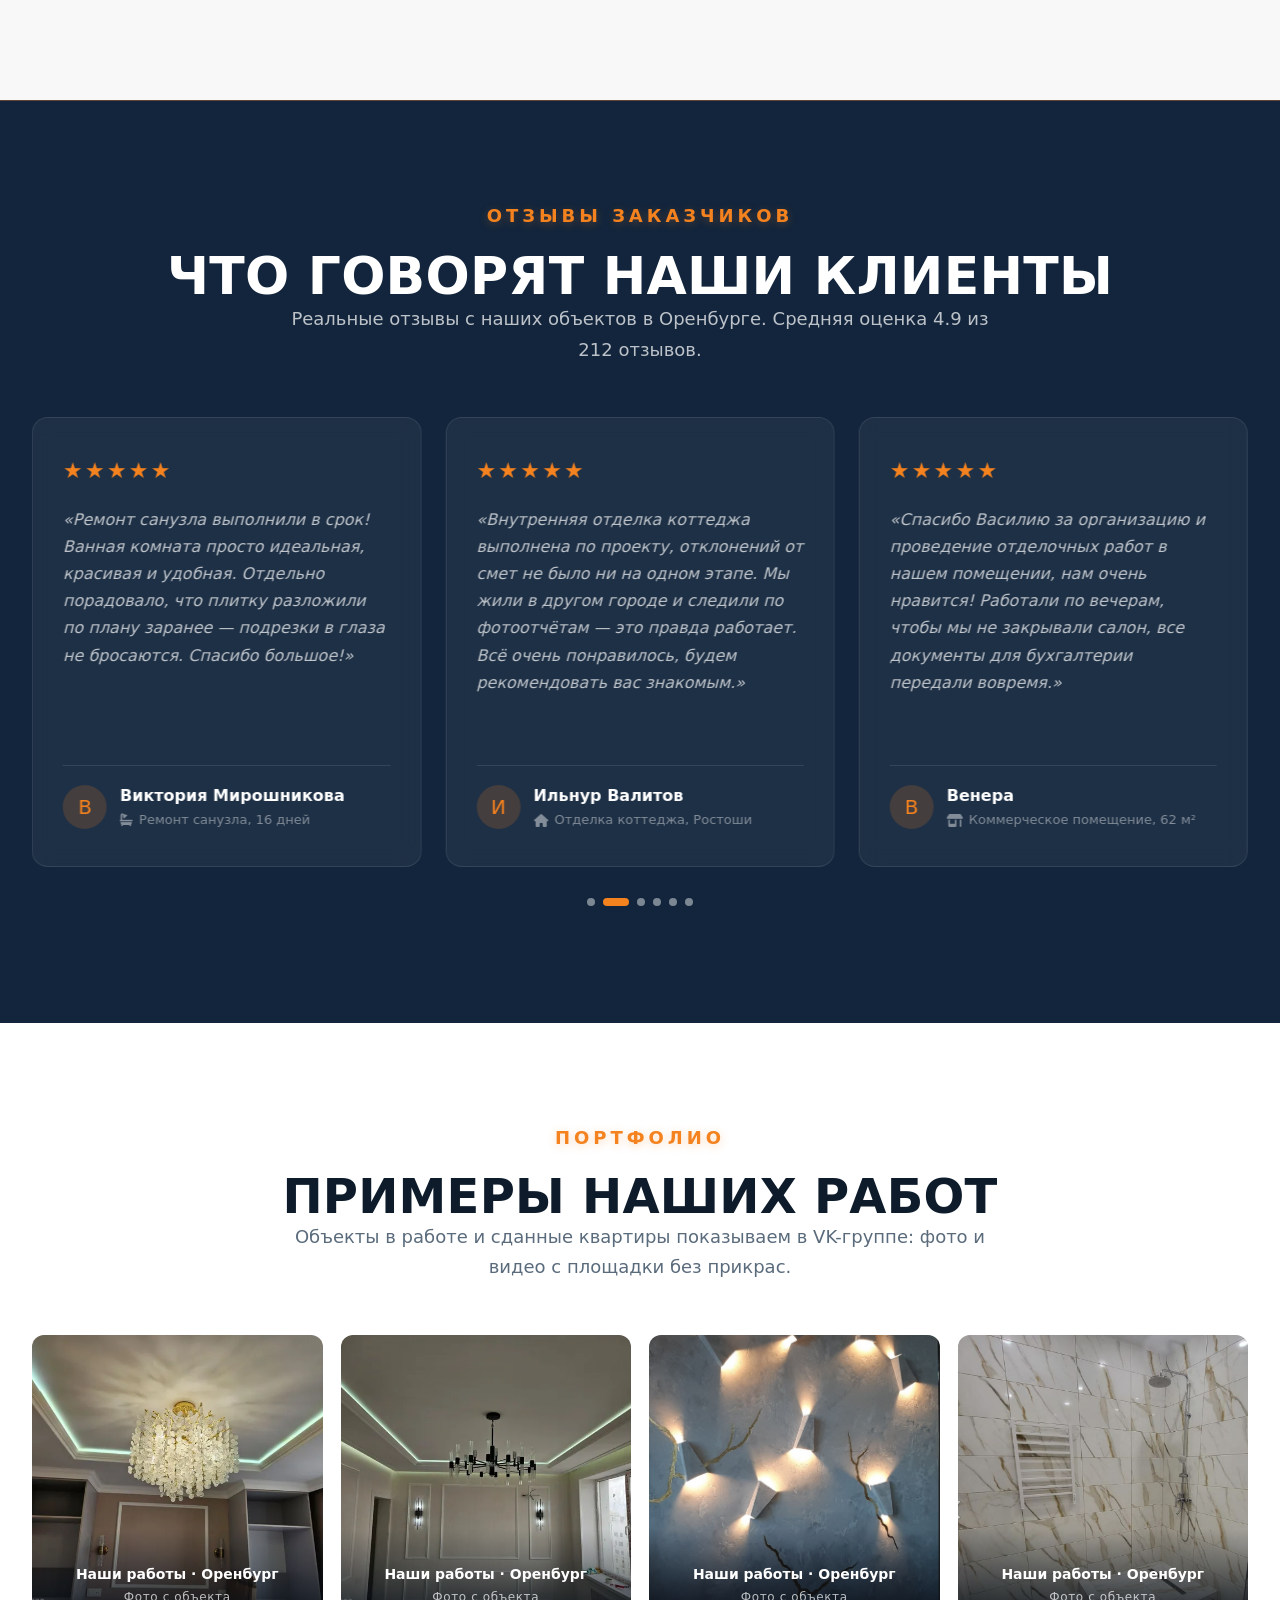
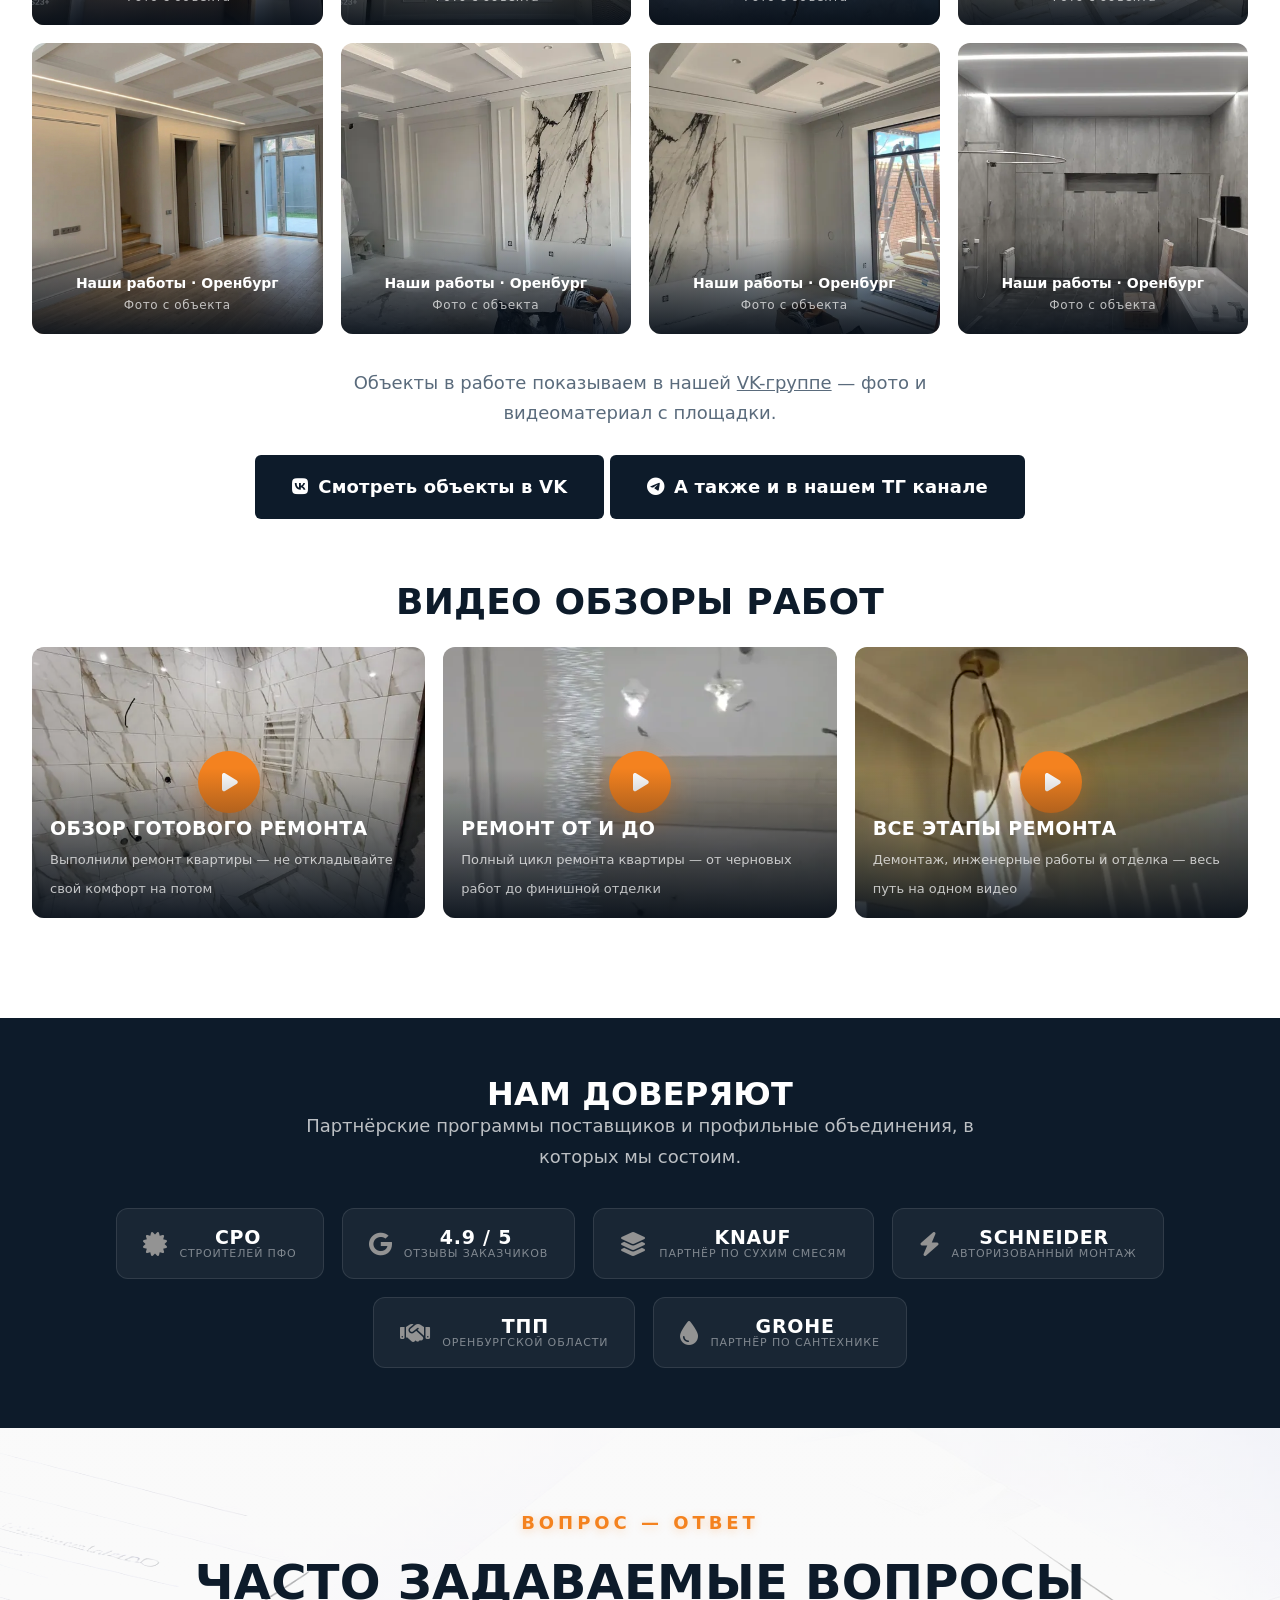
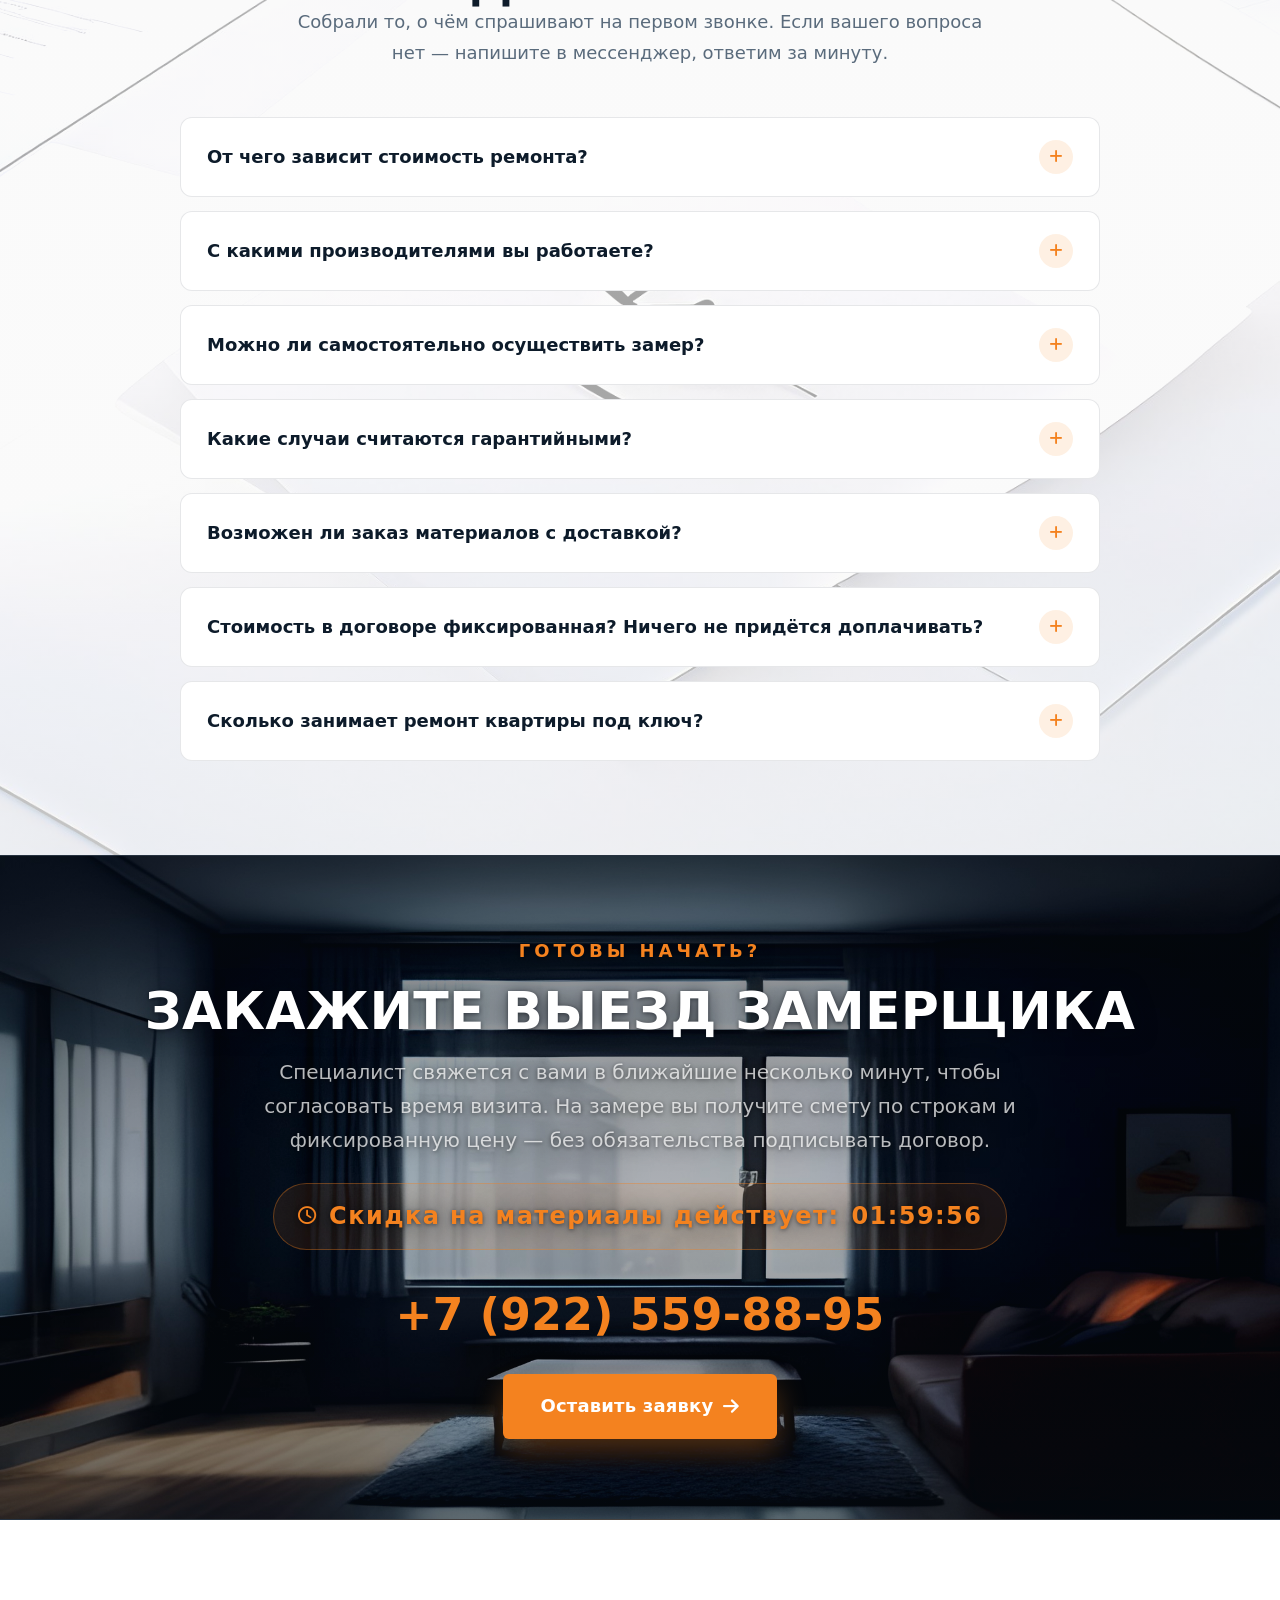
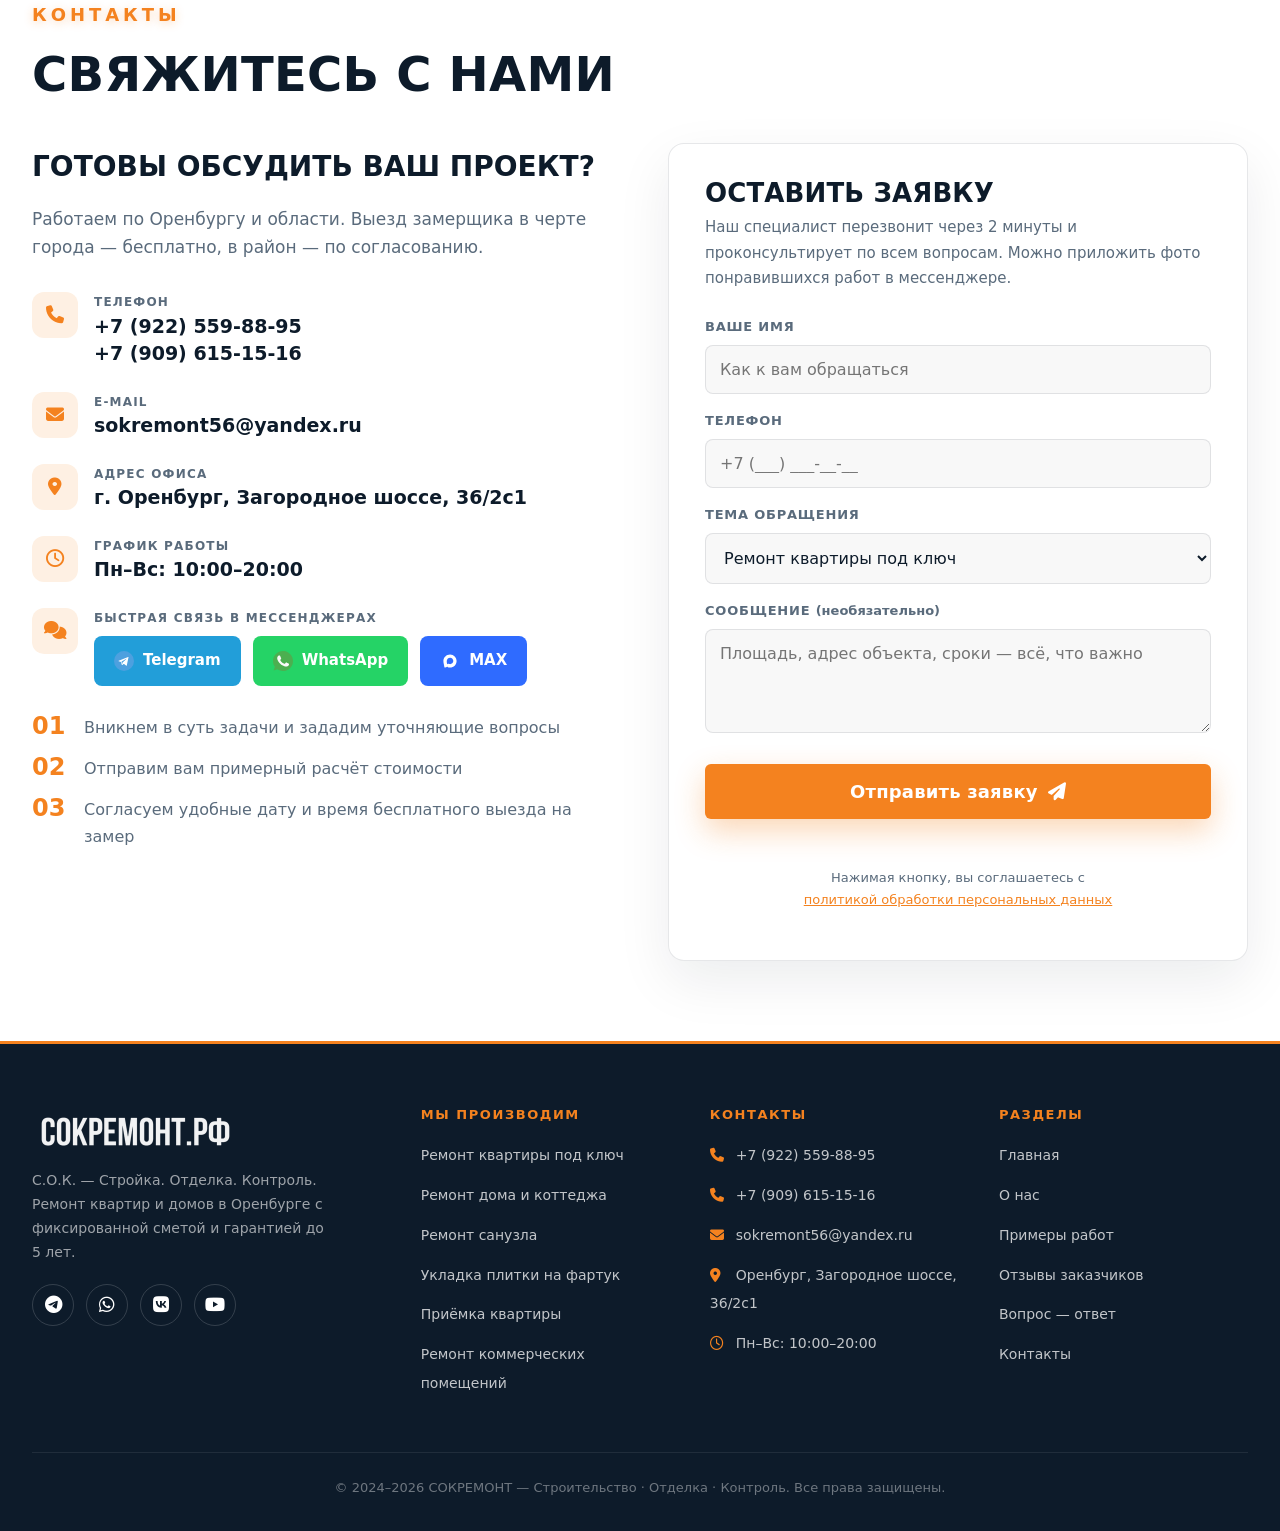
==== commit 57e86e03: "Replace why-section photo (slider-21.webp) with new image, drop text overlay" ====
--- a/index.html
+++ b/index.html
@@ -143,7 +143,7 @@
 }
 </script>
 
-<link rel="stylesheet" href="assets/css/style.css?v=24">
+<link rel="stylesheet" href="assets/css/style.css?v=25">
 </head>
 <body>
 <div id="progress"></div>
@@ -358,11 +358,7 @@
   <div class="wrap">
     <div class="split">
       <div class="ph" data-aos="fade-right">
-        <img src="assets/img/slider-21.webp" alt="Строительные и отделочные работы — объект СОКРЕМОНТ в Оренбурге" width="900" height="560" loading="lazy">
-        <div class="float-card">
-          <b><span class="js-years">15</span> лет. Ни одного брошенного объекта.</b>
-          <span>Надёжность и прозрачность на всех этапах работ</span>
-        </div>
+        <img src="assets/img/slider-21.webp" alt="Строительные и отделочные работы — объект СОКРЕМОНТ в Оренбурге" width="600" height="600" loading="lazy">
       </div>
       <div>
         <p class="label" data-aos="fade-left">Почему выбирают нас</p>
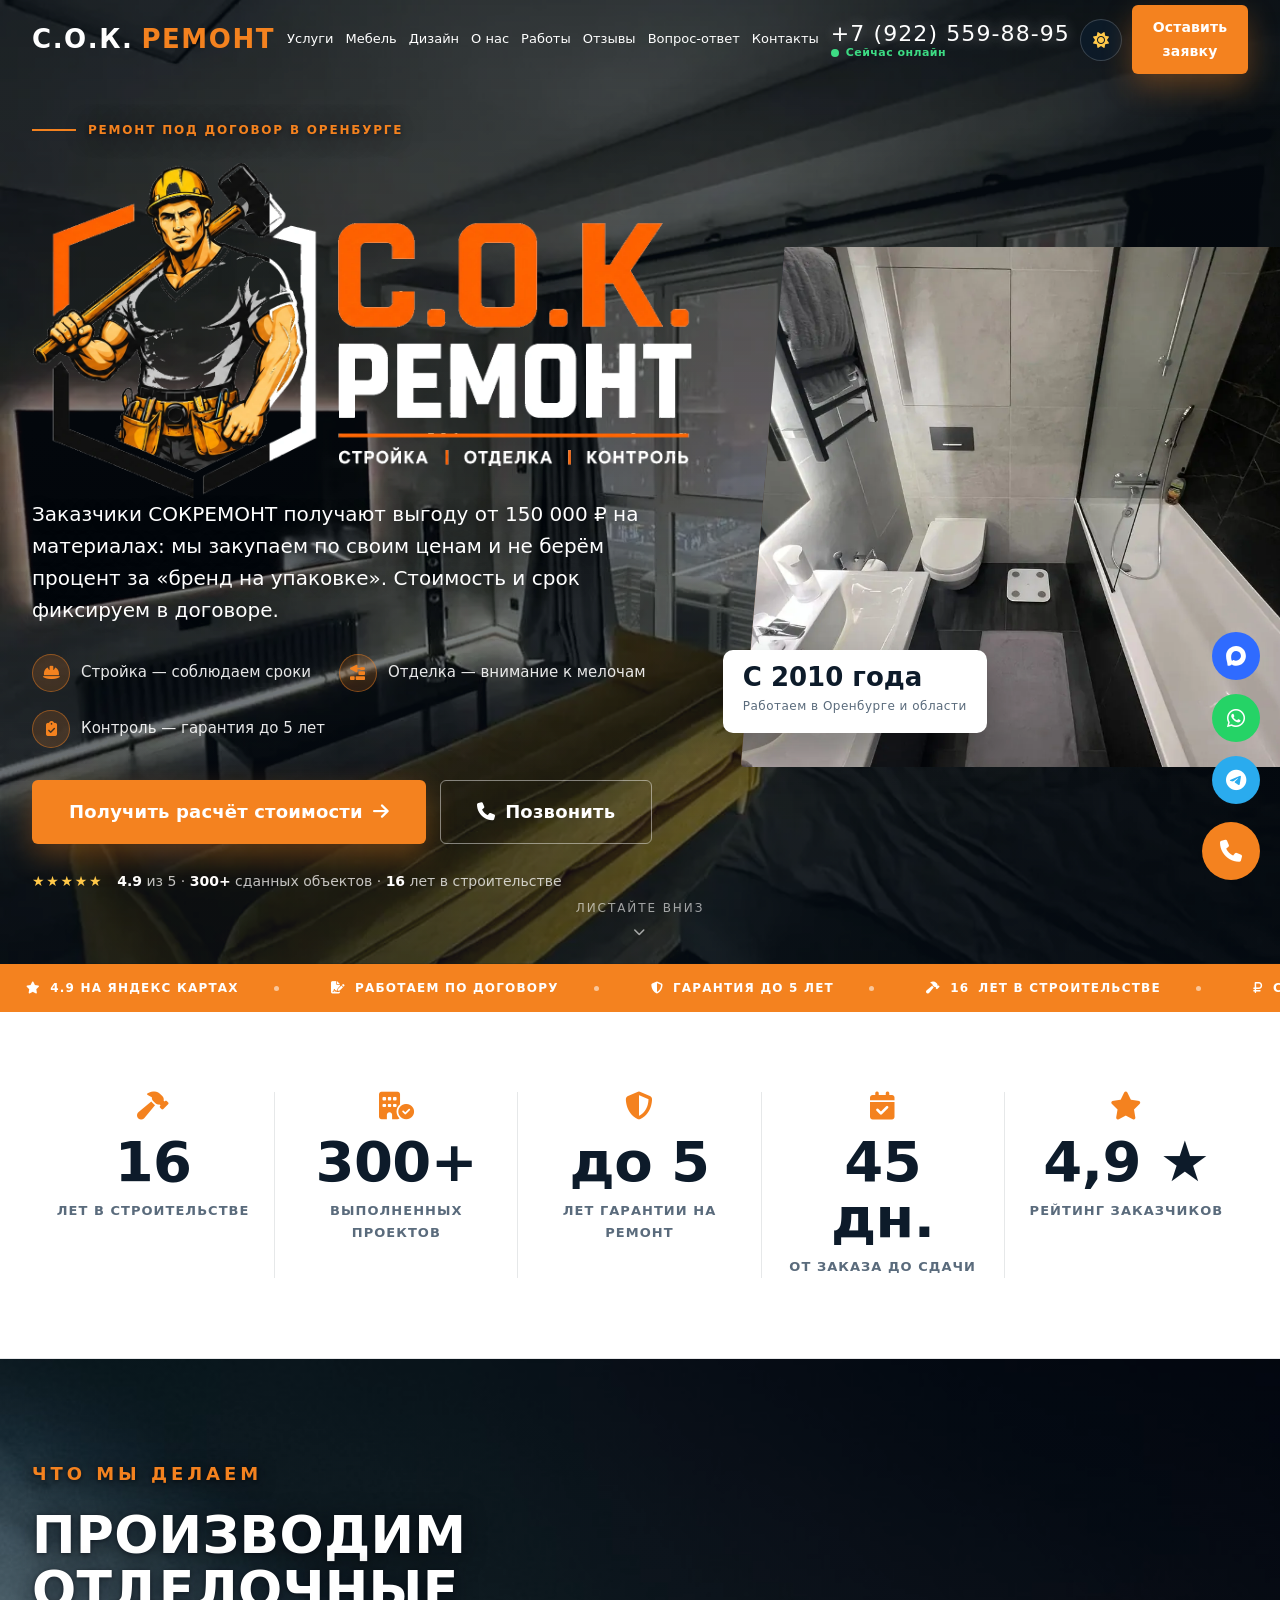
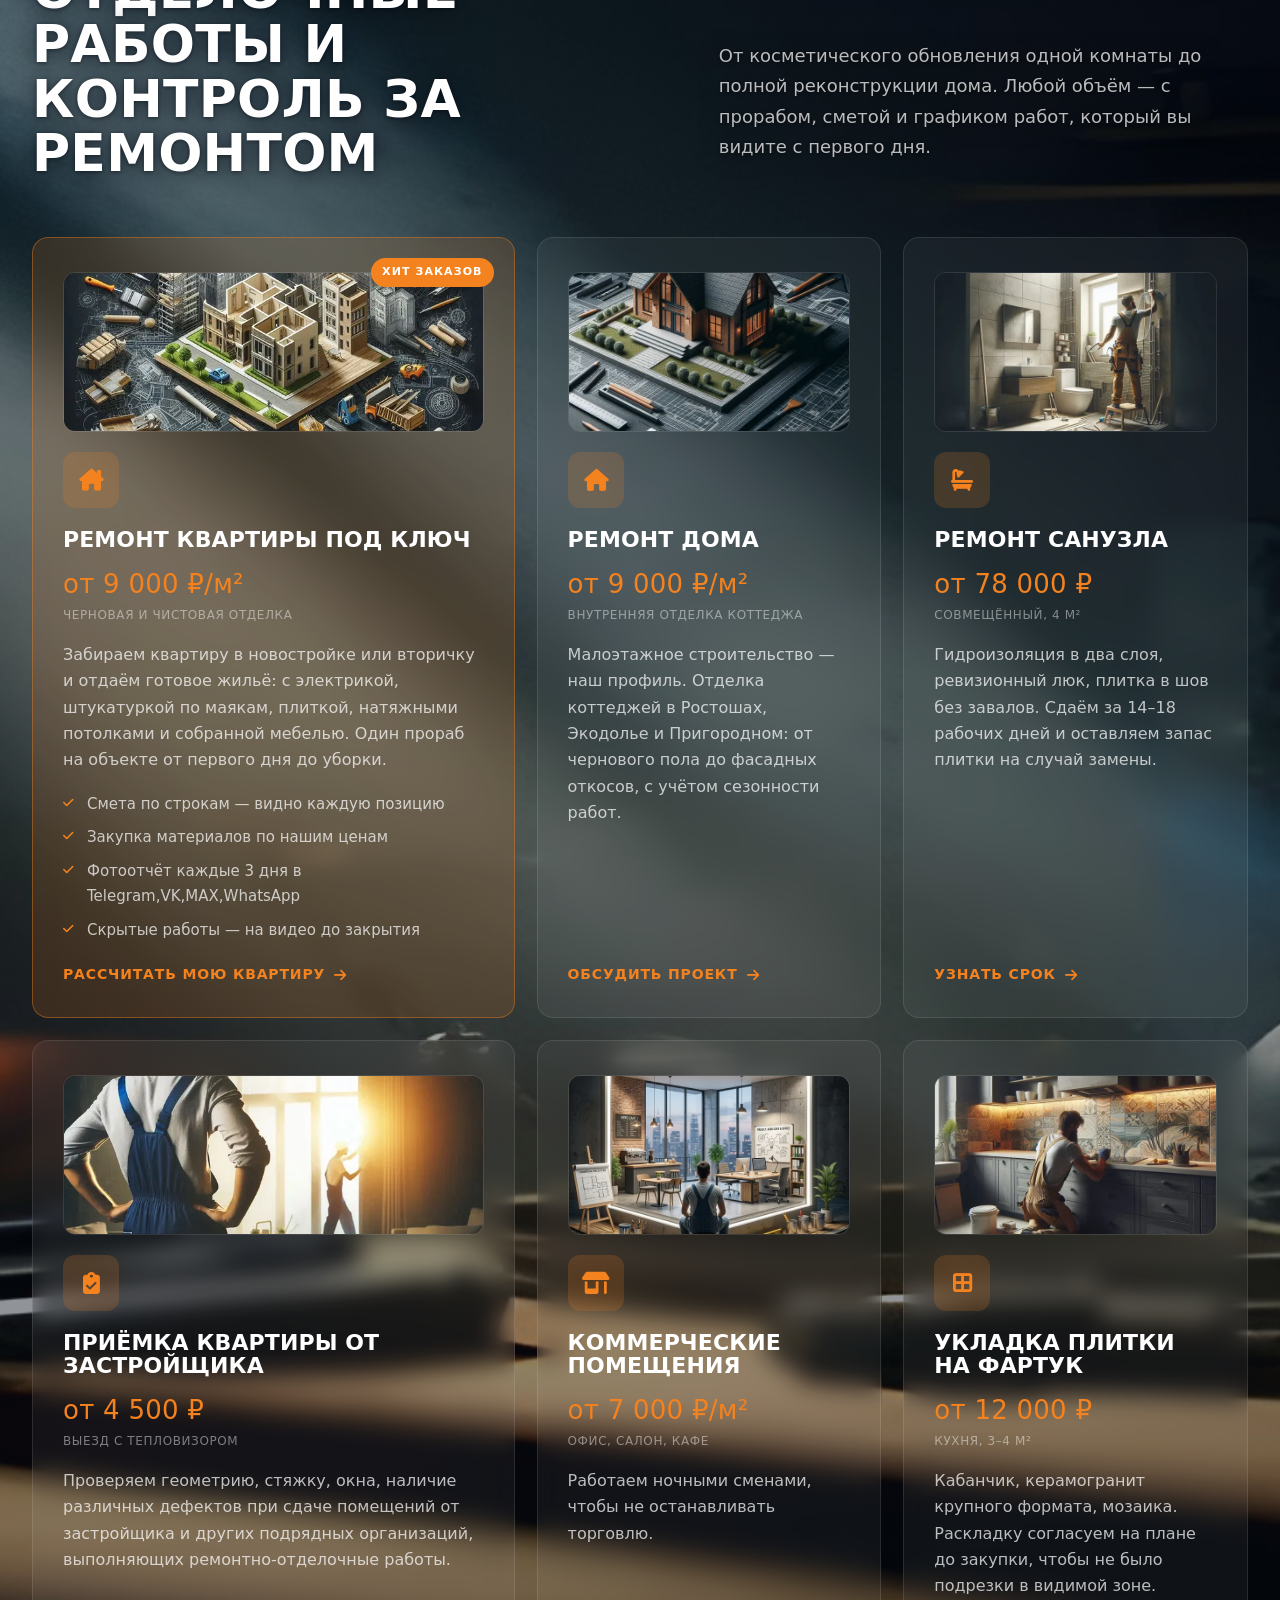
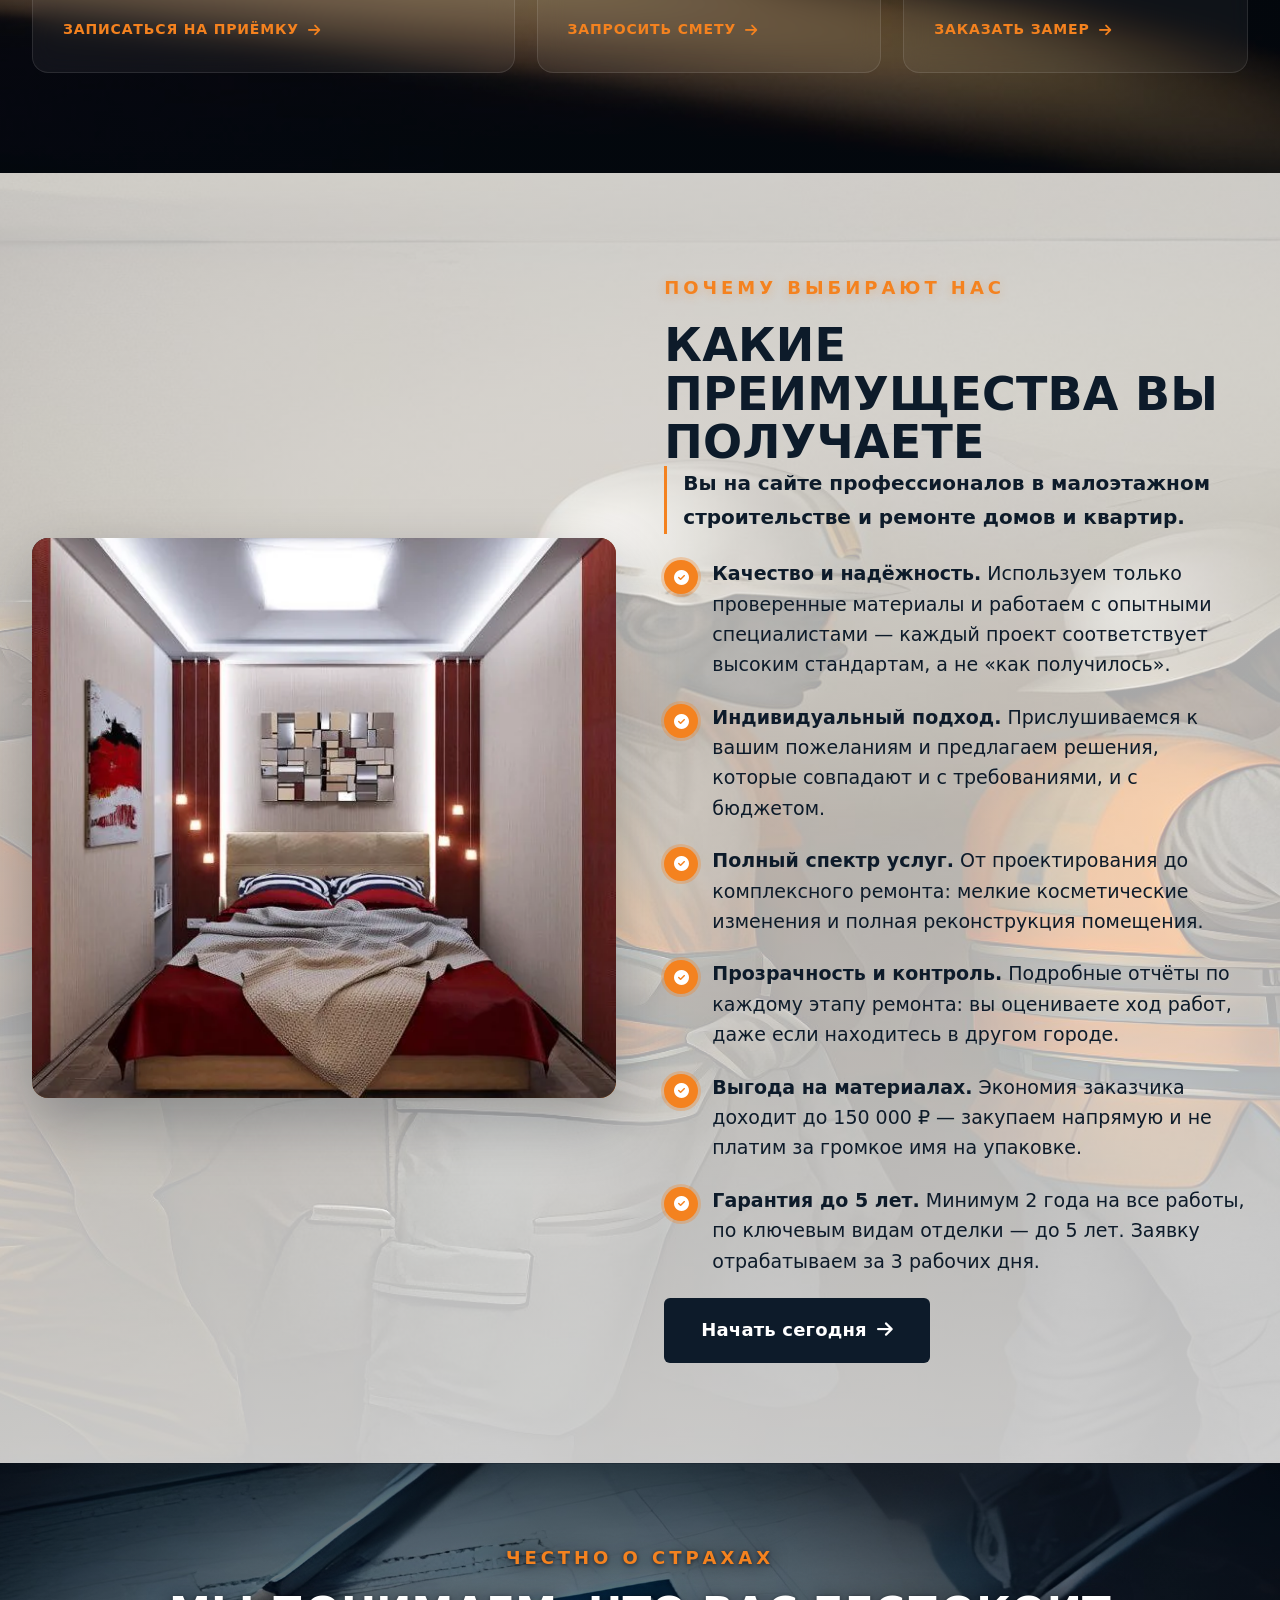
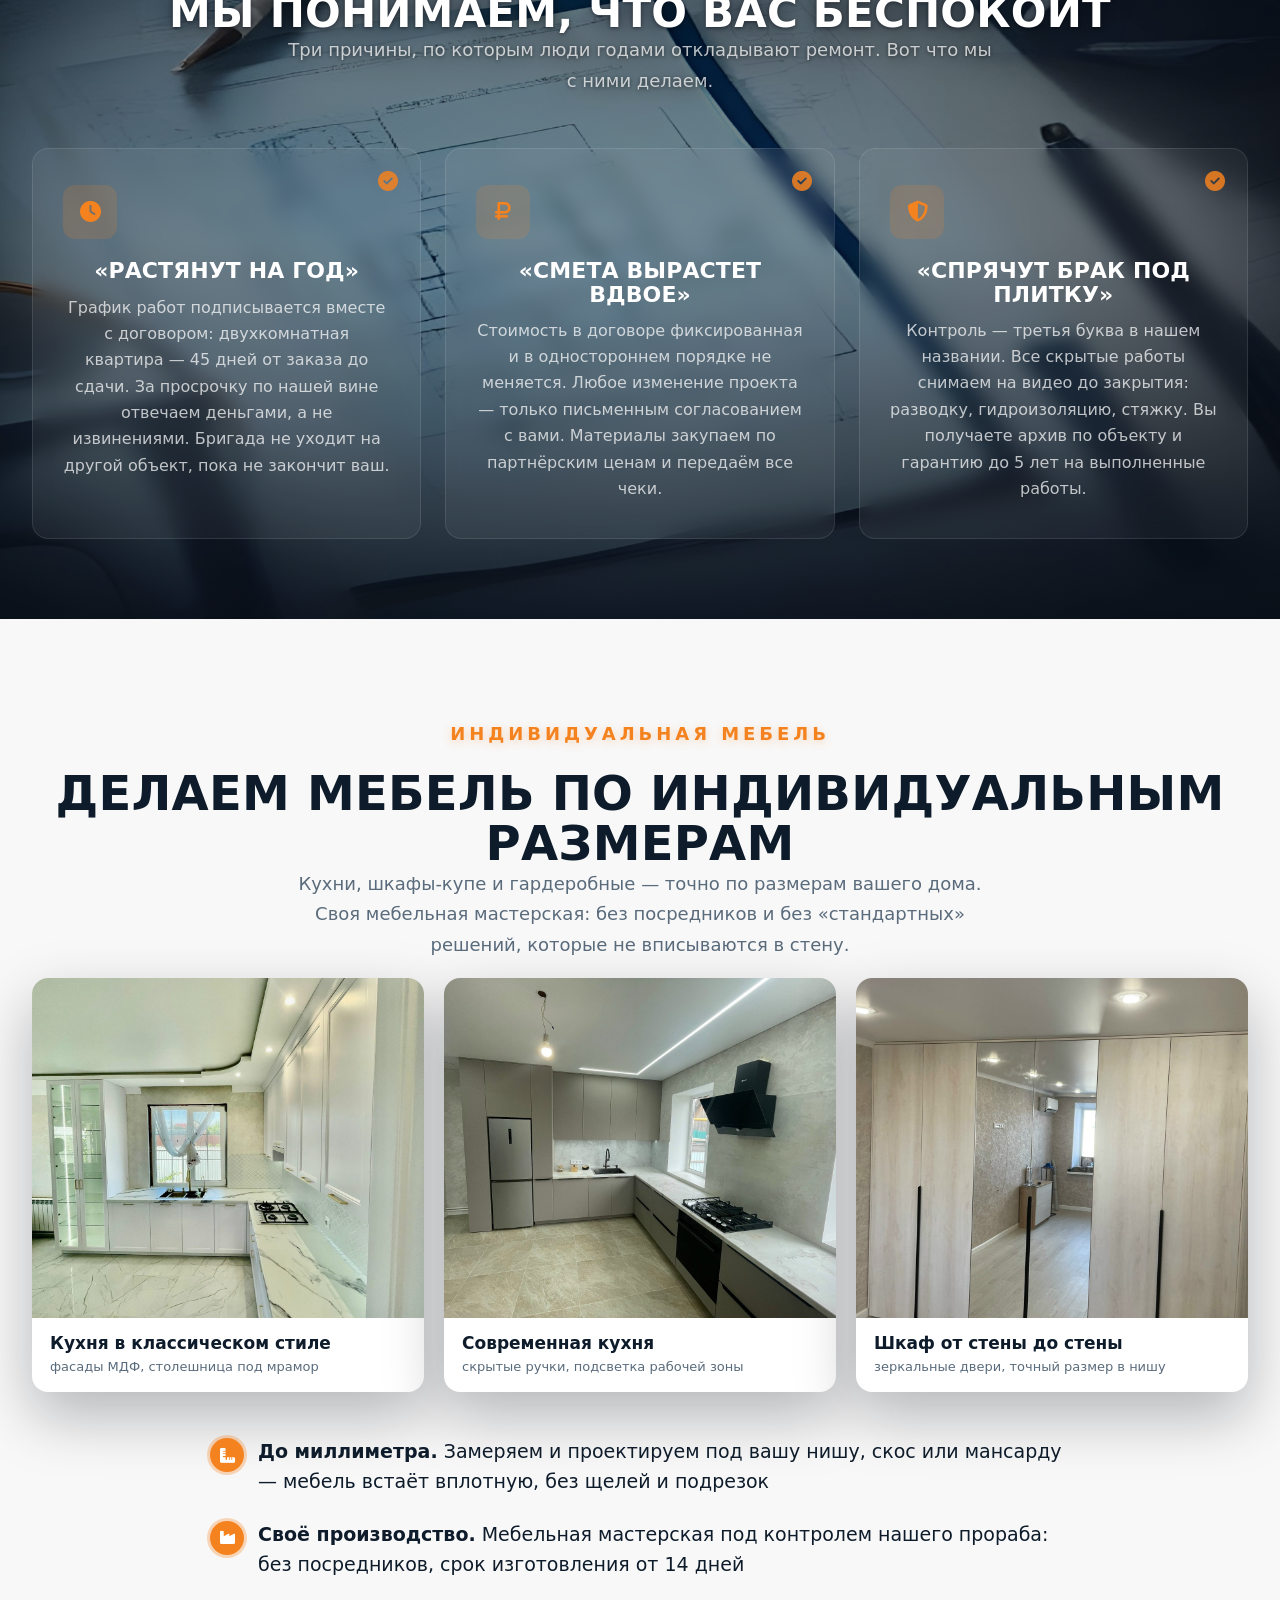
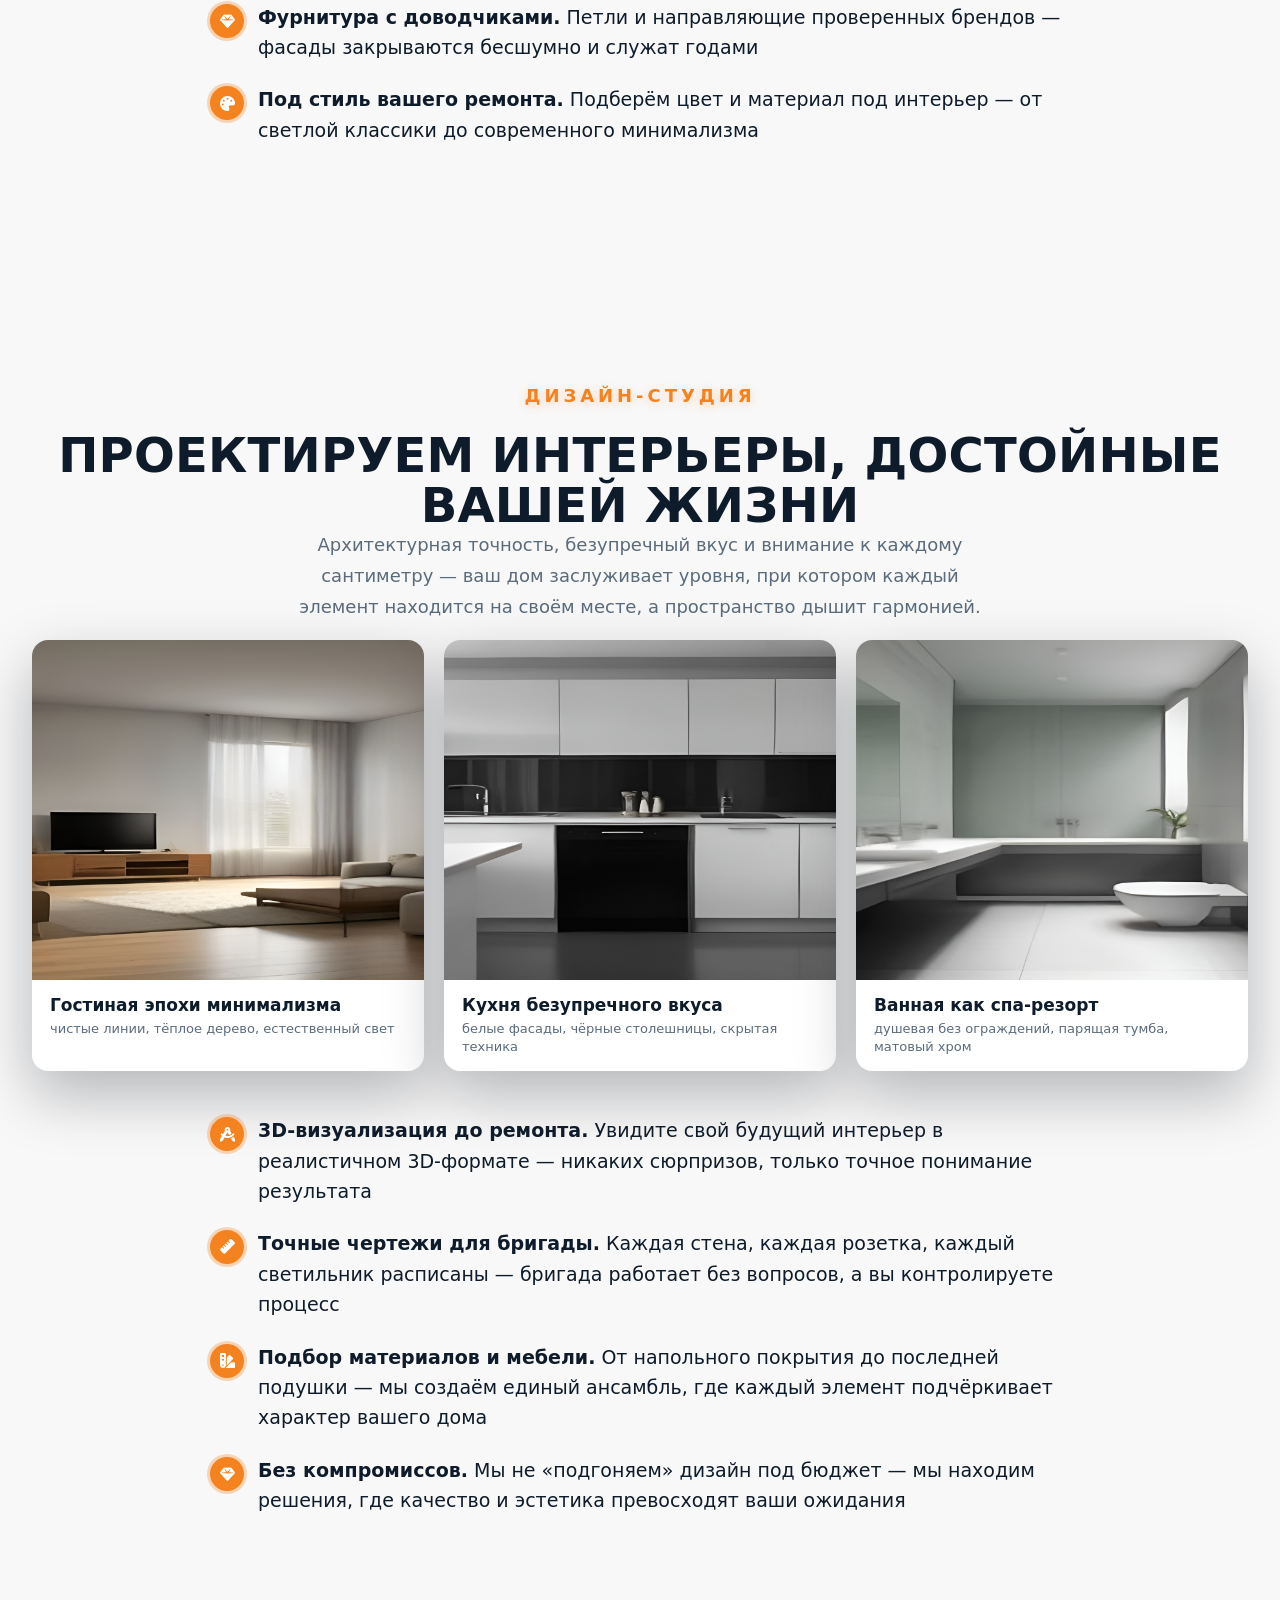
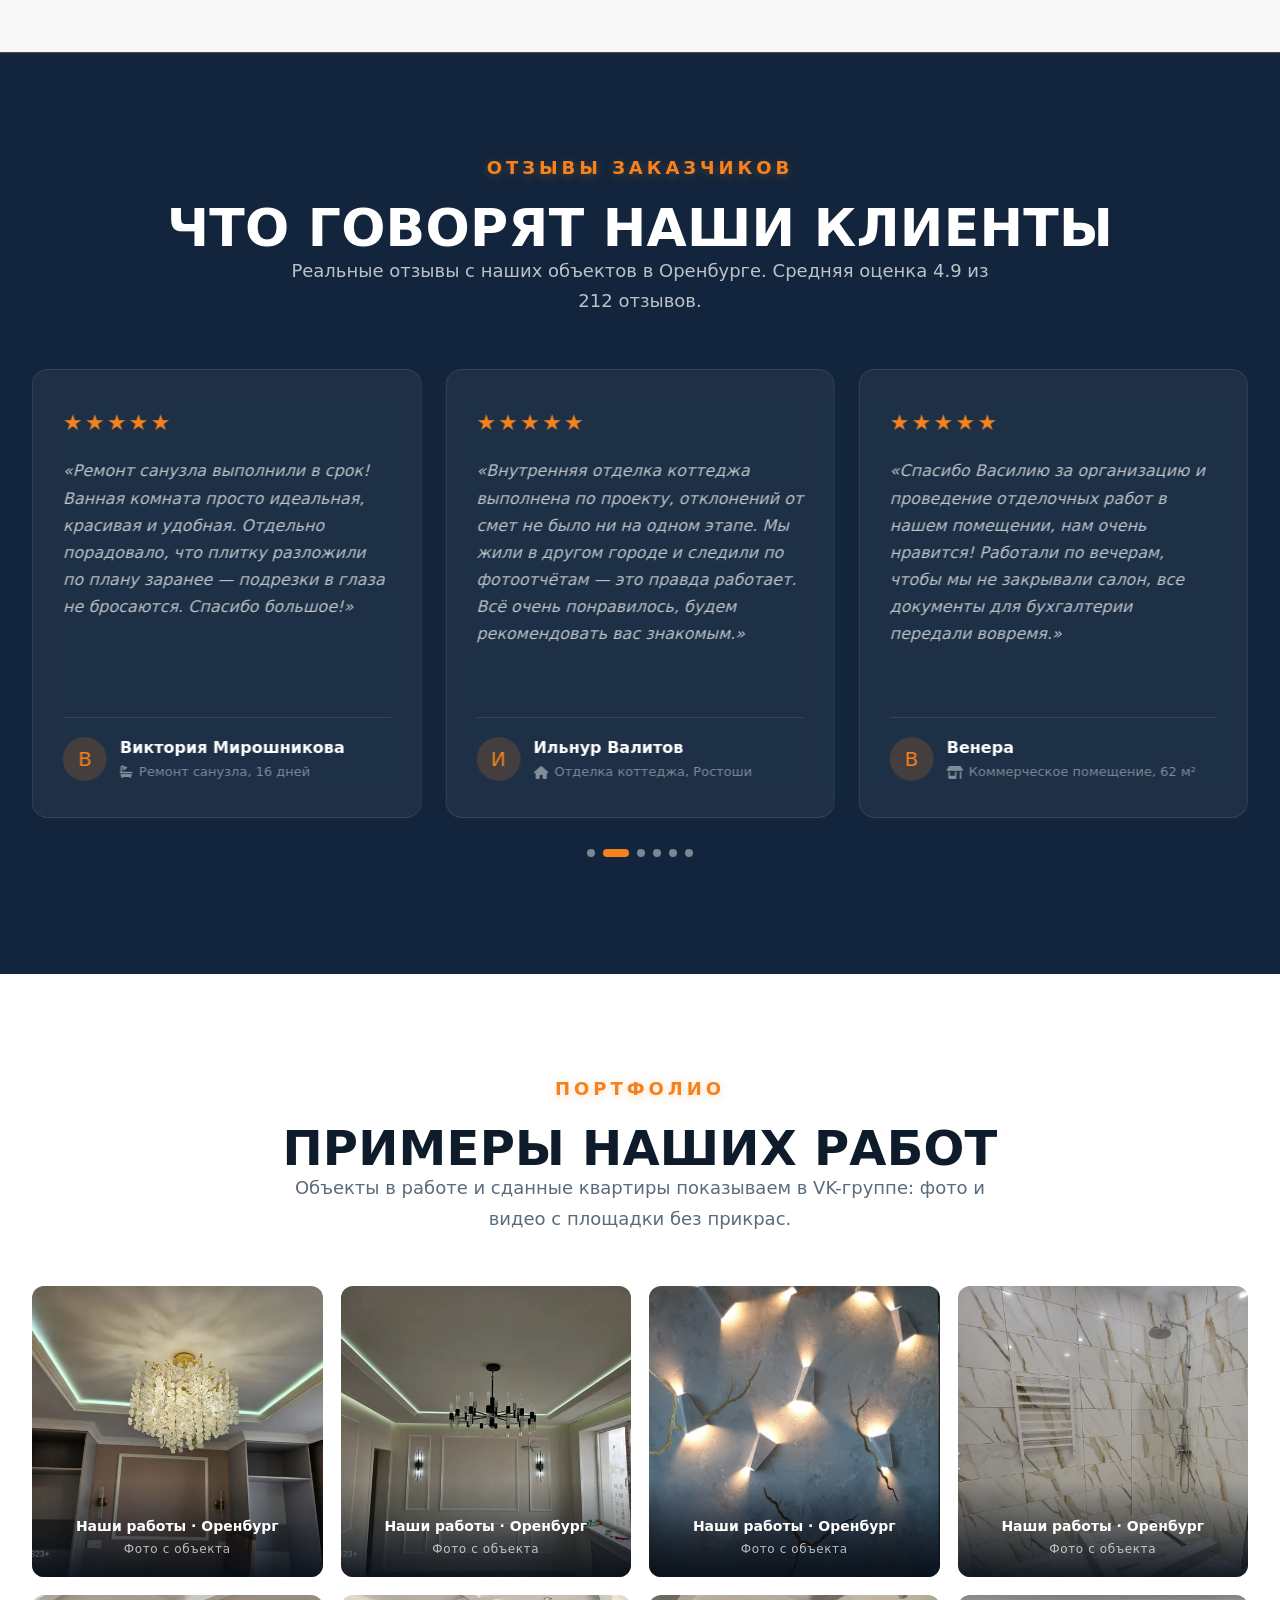
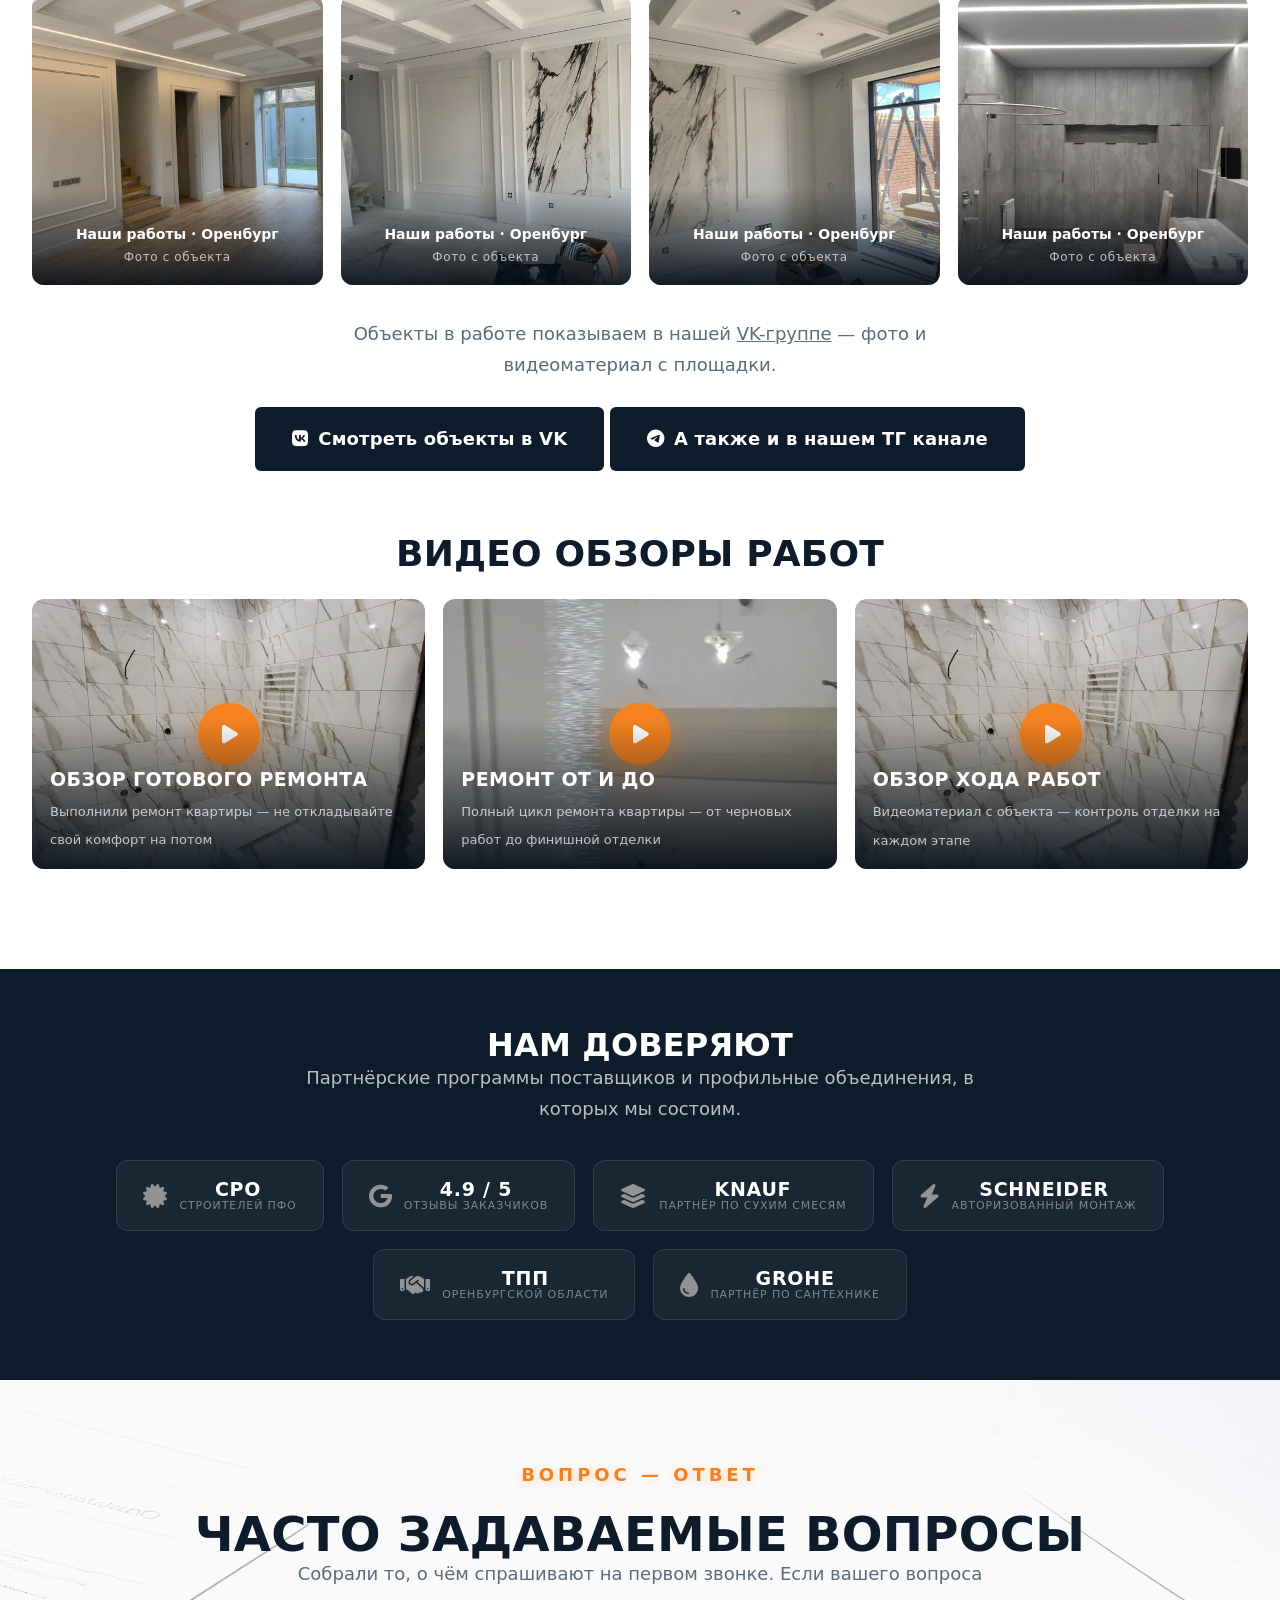
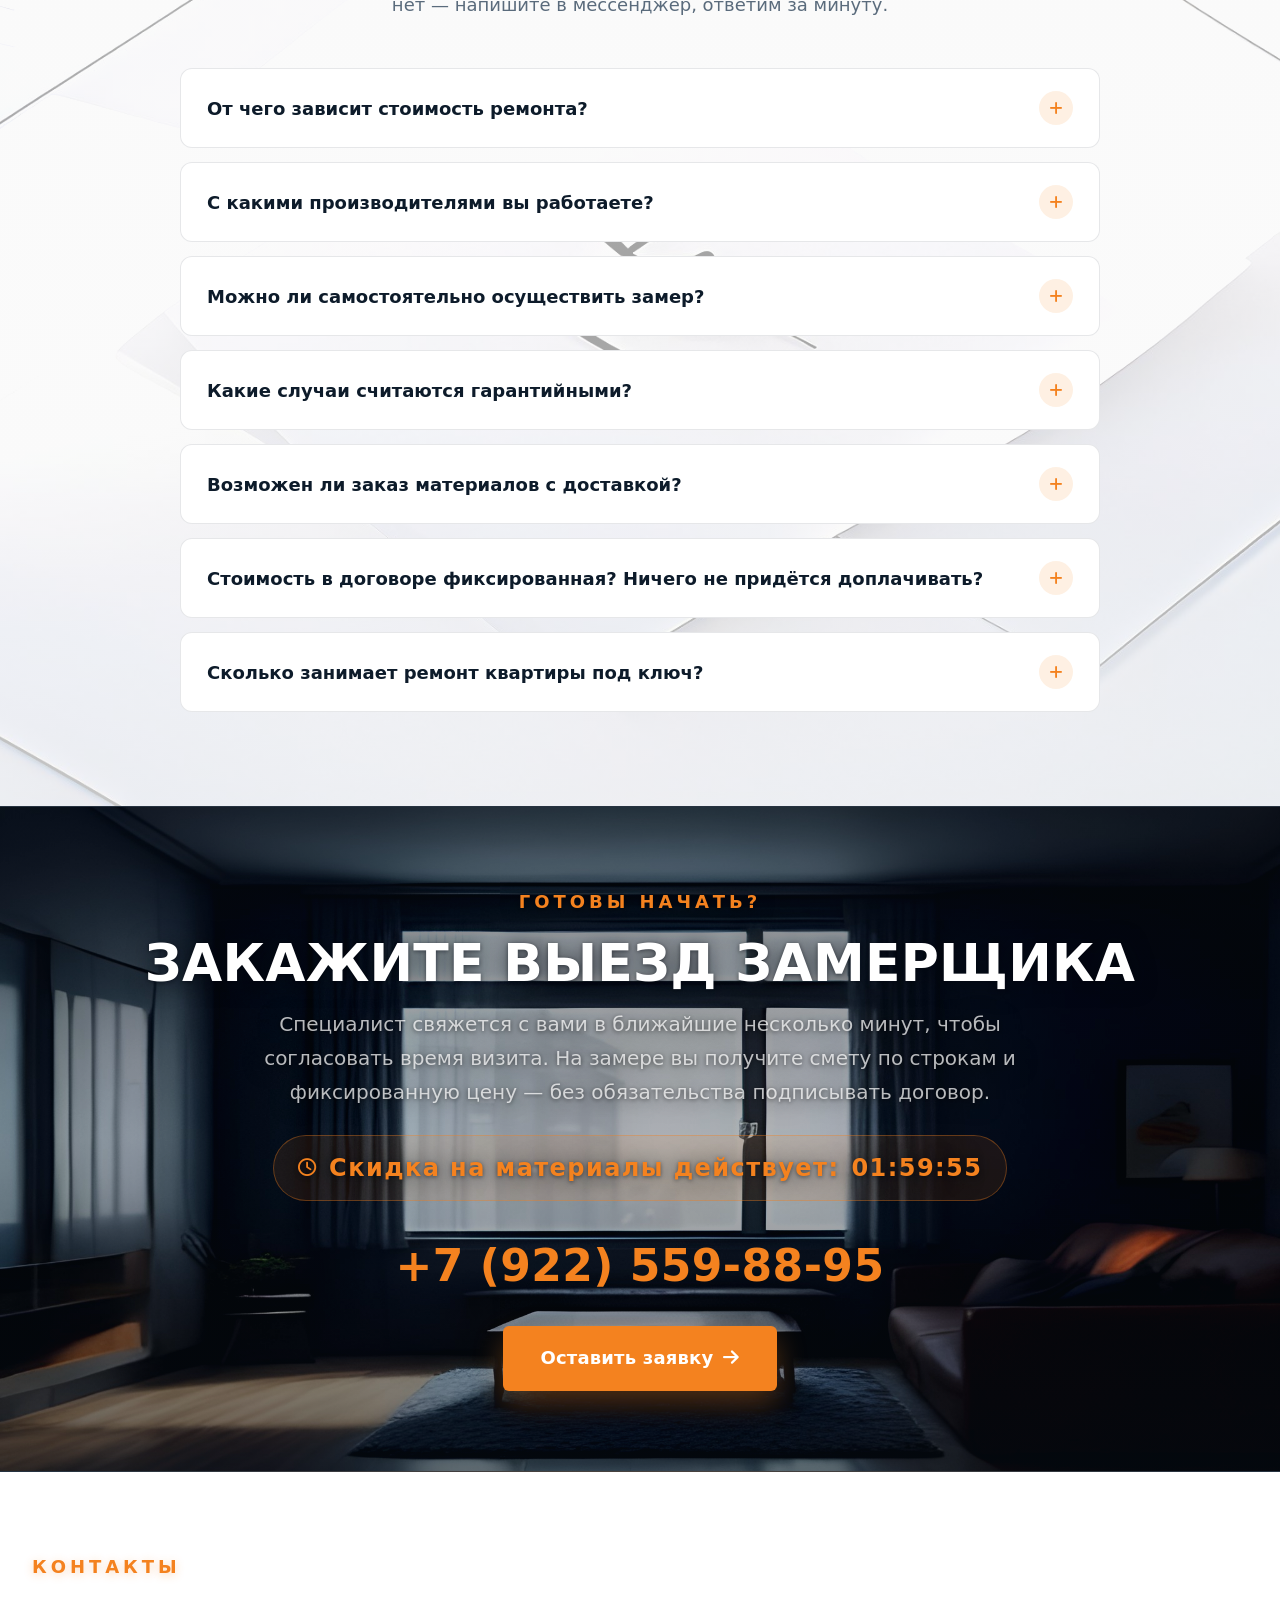
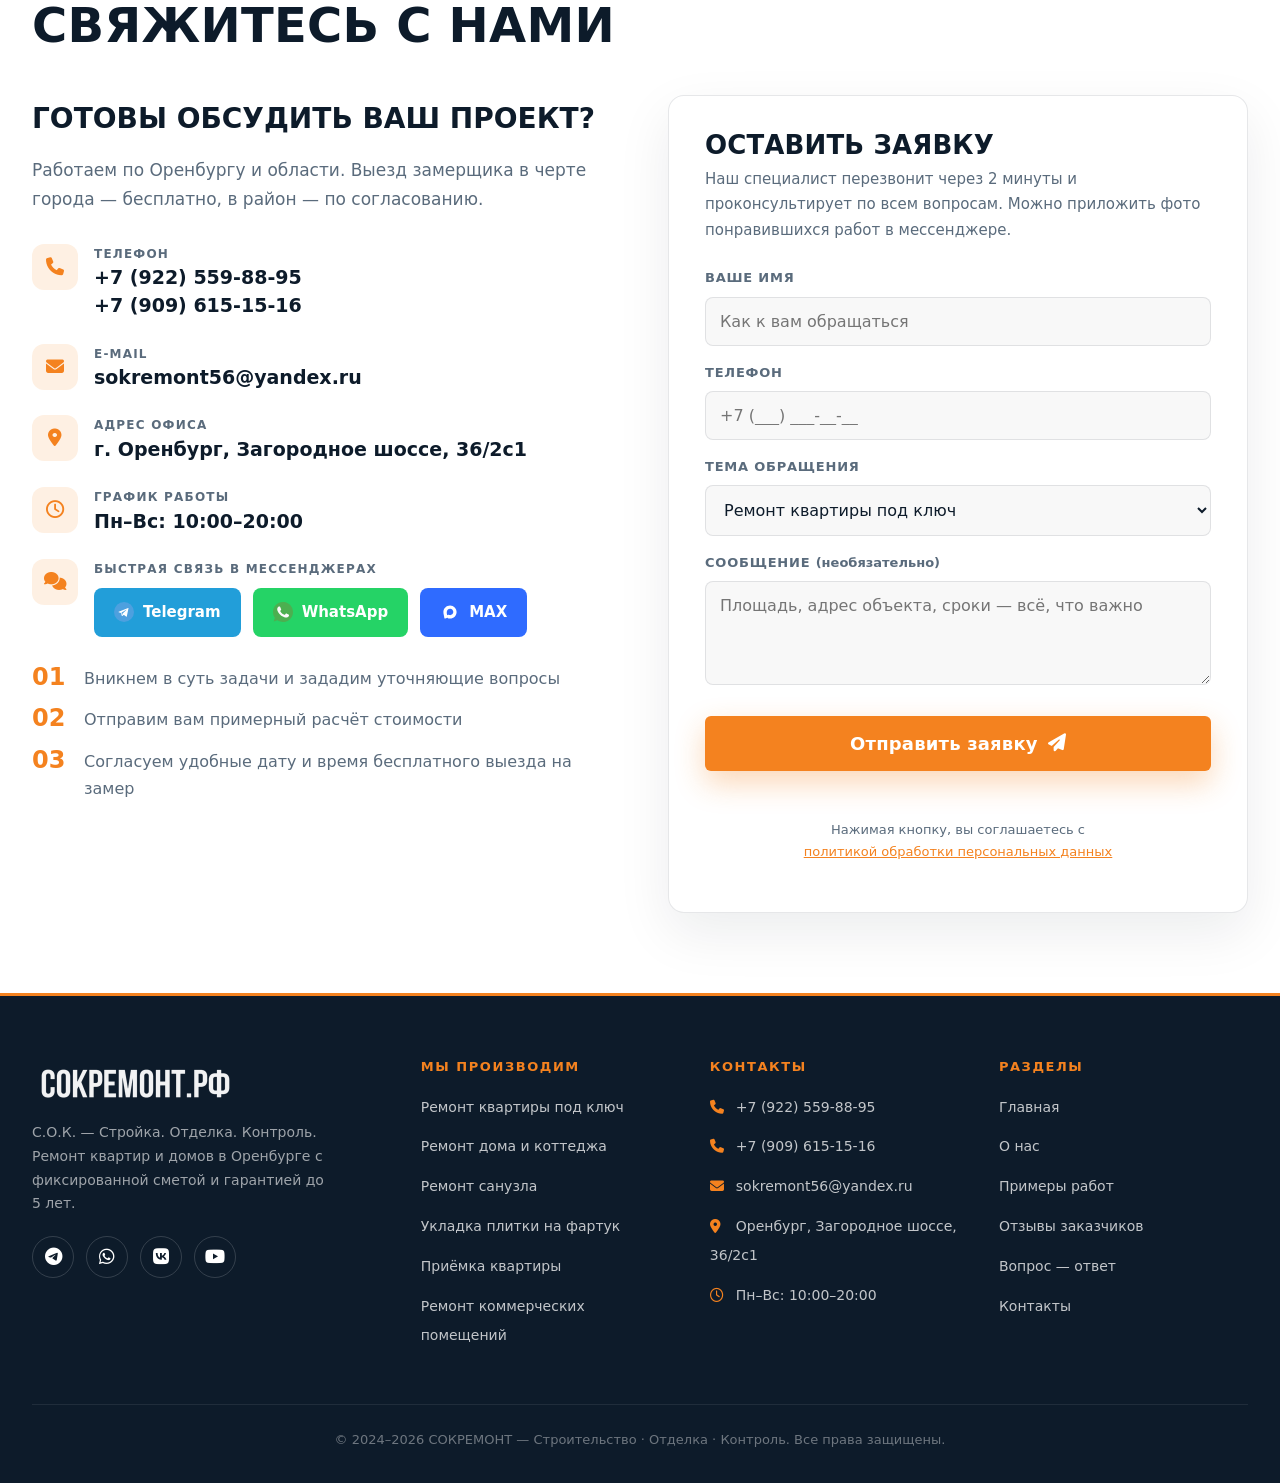
==== commit c7d6ad8e: "Revert 3rd video card to original VK video; fix mobile heading overflow in 'why' section" ====
--- a/index.html
+++ b/index.html
@@ -143,7 +143,7 @@
 }
 </script>
 
-<link rel="stylesheet" href="assets/css/style.css?v=25">
+<link rel="stylesheet" href="assets/css/style.css?v=26">
 </head>
 <body>
 <div id="progress"></div>
@@ -362,7 +362,7 @@
       </div>
       <div>
         <p class="label" data-aos="fade-left">Почему выбирают нас</p>
-        <h2 class="h2" data-aos="fade-left" data-aos-delay="60" style="font-size:46px">Какие преимущества мы предлагаем клиентам</h2>
+        <h2 class="h2 h2-why" data-aos="fade-left" data-aos-delay="60">Какие преимущества вы получаете</h2>
         <p class="why-stat" data-aos="fade-left" data-aos-delay="100">Вы на сайте профессионалов в малоэтажном строительстве и ремонте домов и квартир.</p>
         <ul class="checklist">
           <li data-aos="fade-left" data-aos-delay="100"><i class="fa-solid fa-circle-check" aria-hidden="true"></i><b>Качество и надёжность.</b> Используем только проверенные материалы и работаем с опытными специалистами — каждый проект соответствует высоким стандартам, а не «как получилось».</li>
@@ -576,10 +576,10 @@
         <div class="vid-play"><i class="fa-solid fa-play" aria-hidden="true"></i></div>
         <figcaption><b>Ремонт От и ДО</b><span>Полный цикл ремонта квартиры — от черновых работ до финишной отделки</span></figcaption>
       </figure>
-      <figure class="vid" data-aos="fade-up" data-aos-delay="160" data-src="assets/video/remont-ot-do.mp4">
-        <img src="assets/img/video-remont-2.webp" alt="Ремонт квартиры от и до — видео СОКРЕМОНТ" loading="lazy">
+      <figure class="vid" data-aos="fade-up" data-aos-delay="160" data-oid="693799494" data-id="456239027">
+        <img src="assets/img/site-video.webp" alt="Видеообзор хода работ от СОКРЕМОНТ" loading="lazy">
         <div class="vid-play"><i class="fa-solid fa-play" aria-hidden="true"></i></div>
-        <figcaption><b>Все этапы ремонта</b><span>Демонтаж, инженерные работы и отделка — весь путь на одном видео</span></figcaption>
+        <figcaption><b>Обзор хода работ</b><span>Видеоматериал с объекта — контроль отделки на каждом этапе</span></figcaption>
       </figure>
     </div>
   </div>
--- a/assets/css/style.css
+++ b/assets/css/style.css
@@ -81,3 +81,4 @@
 #furniture .wrap,#design .wrap{position:relative;z-index:2}
 @media(max-width:768px){#furniture,#design{background-attachment:scroll}}@media(max-width:1219px){.nav{display:none}.burger{display:block}.hdr-cta{display:none}}@media(min-width:769px){.brand-label{width:80px}}@media(max-width:768px){.brand-label{width:56px}}@media(min-width:1220px){#hdr .wrap{gap:12px}.brand{font-size:26px;gap:8px}.brand-label{width:52px}.nav{gap:12px}.nav a{font-size:13px;padding:4px 0}.hdr-phone a{font-size:22px}.hdr-right{gap:10px}.hdr-cta{padding:10px 18px;font-size:14px}}.blink-phone{animation:blinkPhone 1.1s ease-in-out infinite}@keyframes blinkPhone{0%,100%{opacity:1}50%{opacity:.35}}@media(max-width:768px){.fab-wa{bottom:148px;right:14px;width:44px;height:44px;font-size:19px}.fab-tg{bottom:90px;right:14px;width:44px;height:44px;font-size:19px}.fab-call{right:14px;bottom:14px;width:52px;height:52px;font-size:20px}.fab-call .tip,.fab-wa .tip,.fab-tg .tip,.fab-max .tip{display:none}.fab-max{right:14px;bottom:206px;width:44px;height:44px}}html[data-theme=light] .blink-phone{animation:blinkPhoneLight 1.1s ease-in-out infinite}@keyframes blinkPhoneLight{0%,100%{opacity:1}50%{opacity:.35}}.vid video{position:absolute;inset:0;width:100%;height:100%;border:0;background:#000}
 #vidLb{position:fixed;inset:0;z-index:9998;background:rgba(6,12,20,.94);display:none;align-items:center;justify-content:center;padding:40px}#vidLb.open{display:flex}#vidLb video{width:100%;max-width:min(1100px,92vw);max-height:82vh;background:#000;border-radius:10px;box-shadow:0 30px 80px rgba(0,0,0,.6)}#vidLb .close{position:absolute;top:24px;right:28px;width:48px;height:48px;border-radius:50%;border:1px solid rgba(255,255,255,.3);background:0 0;color:#fff;font-size:20px;cursor:pointer;transition:background .25s}#vidLb .close:hover{background:var(--accent);border-color:var(--accent)}
+.h2-why{font-size:46px;overflow-wrap:break-word}@media(max-width:900px){.h2-why{font-size:36px}}@media(max-width:768px){.h2-why{font-size:30px}}@media(max-width:400px){.h2-why{font-size:26px}}
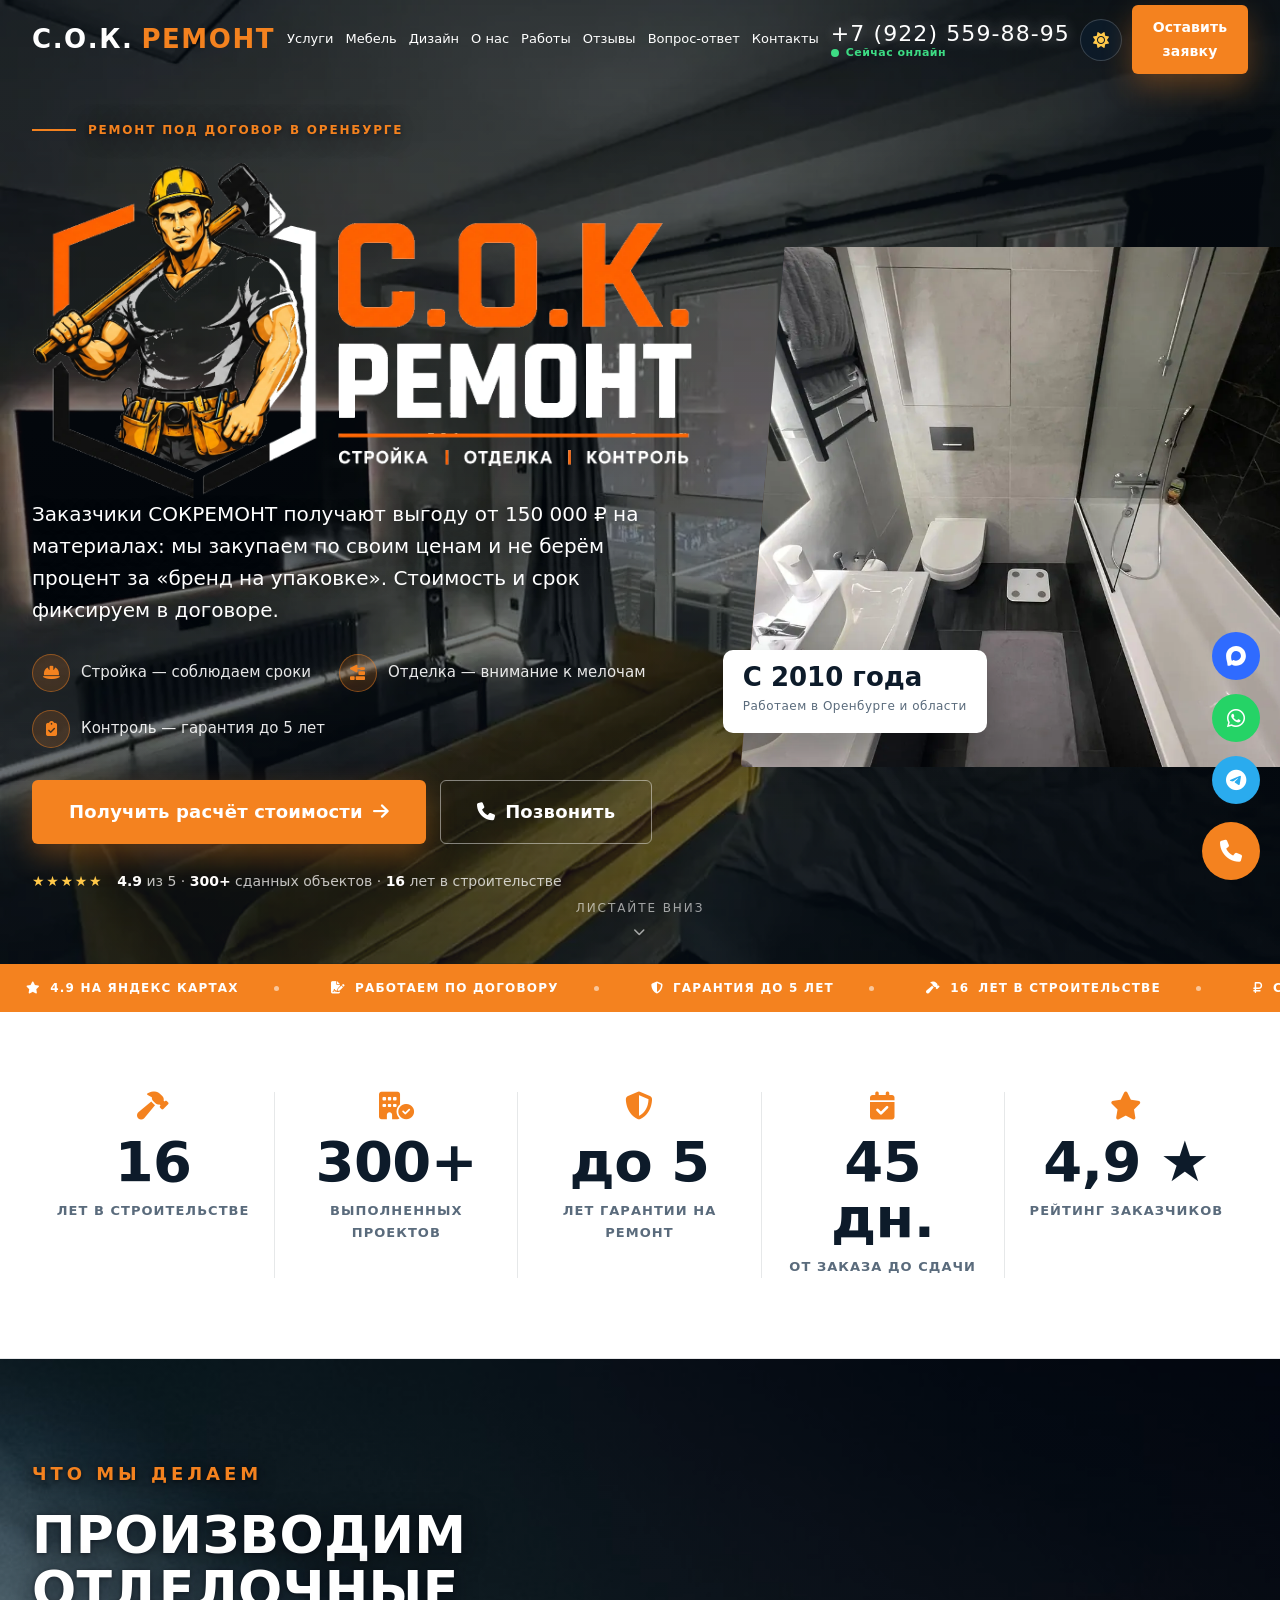
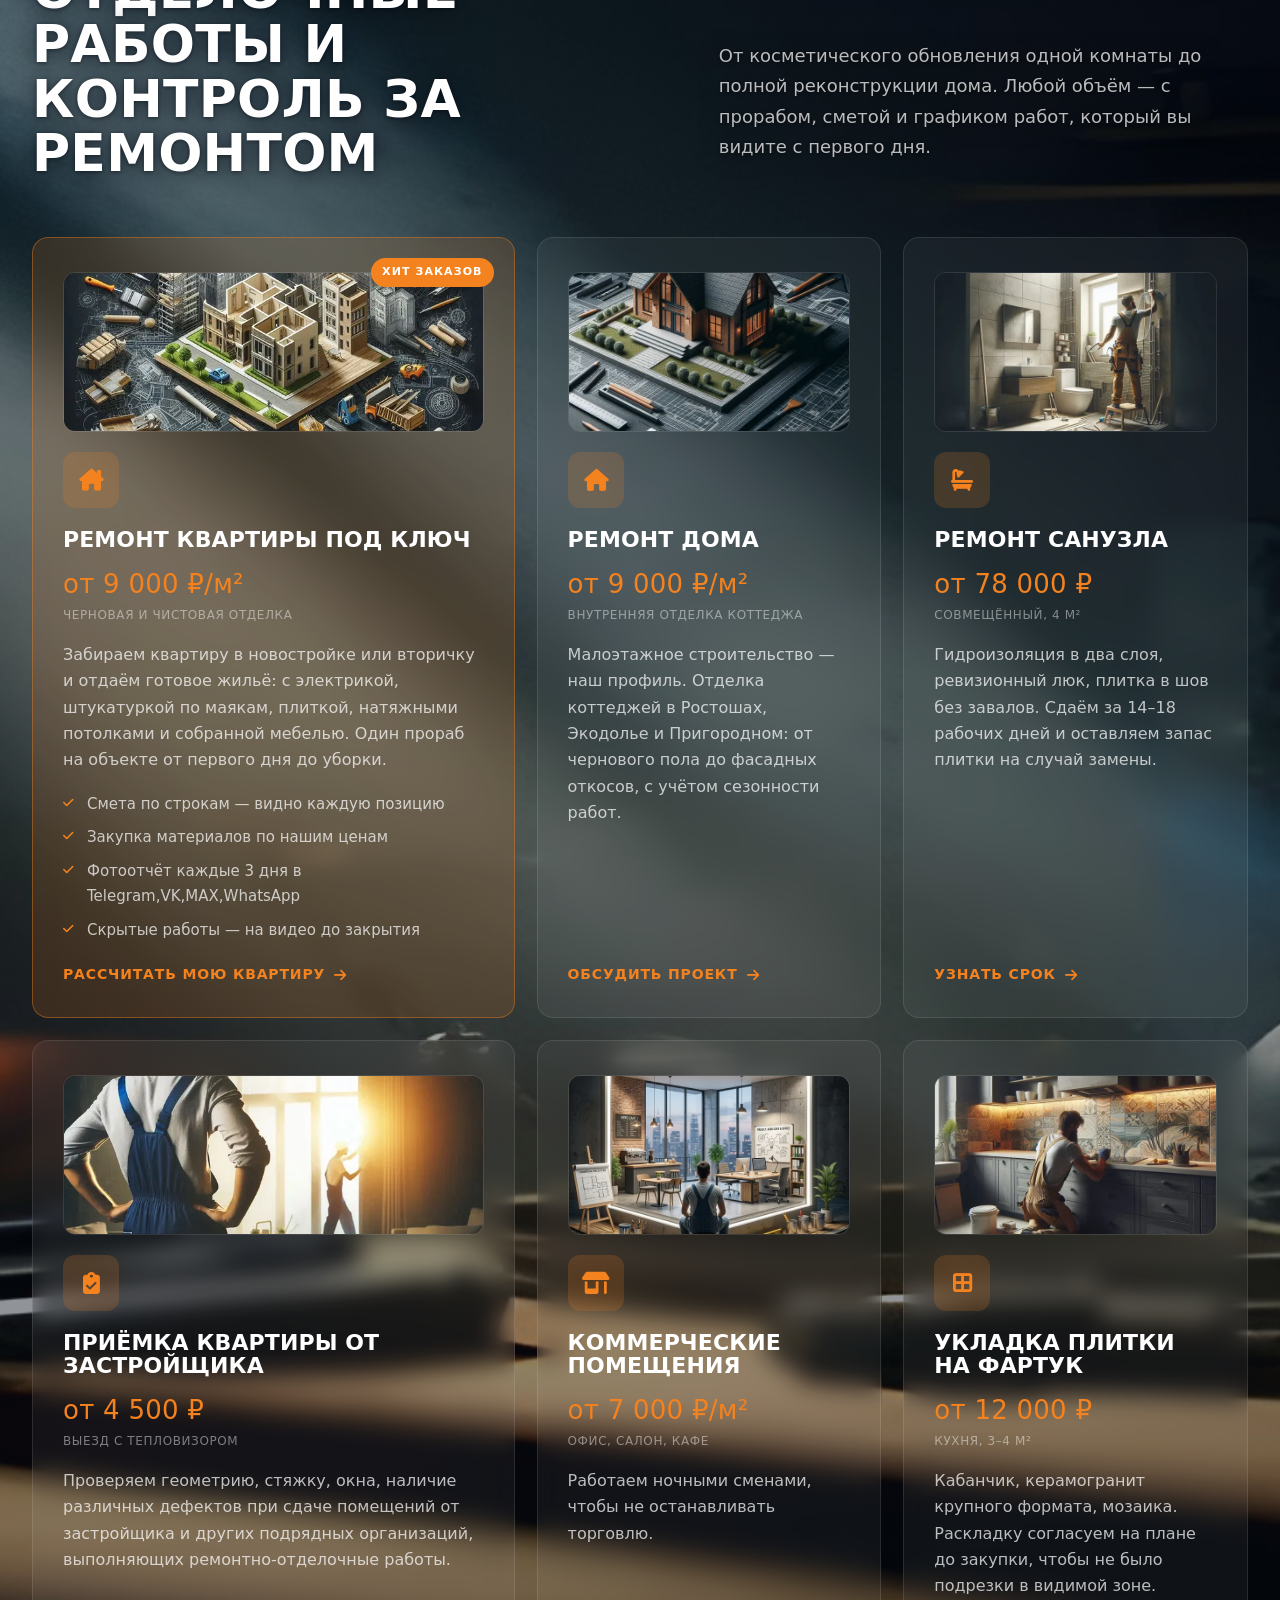
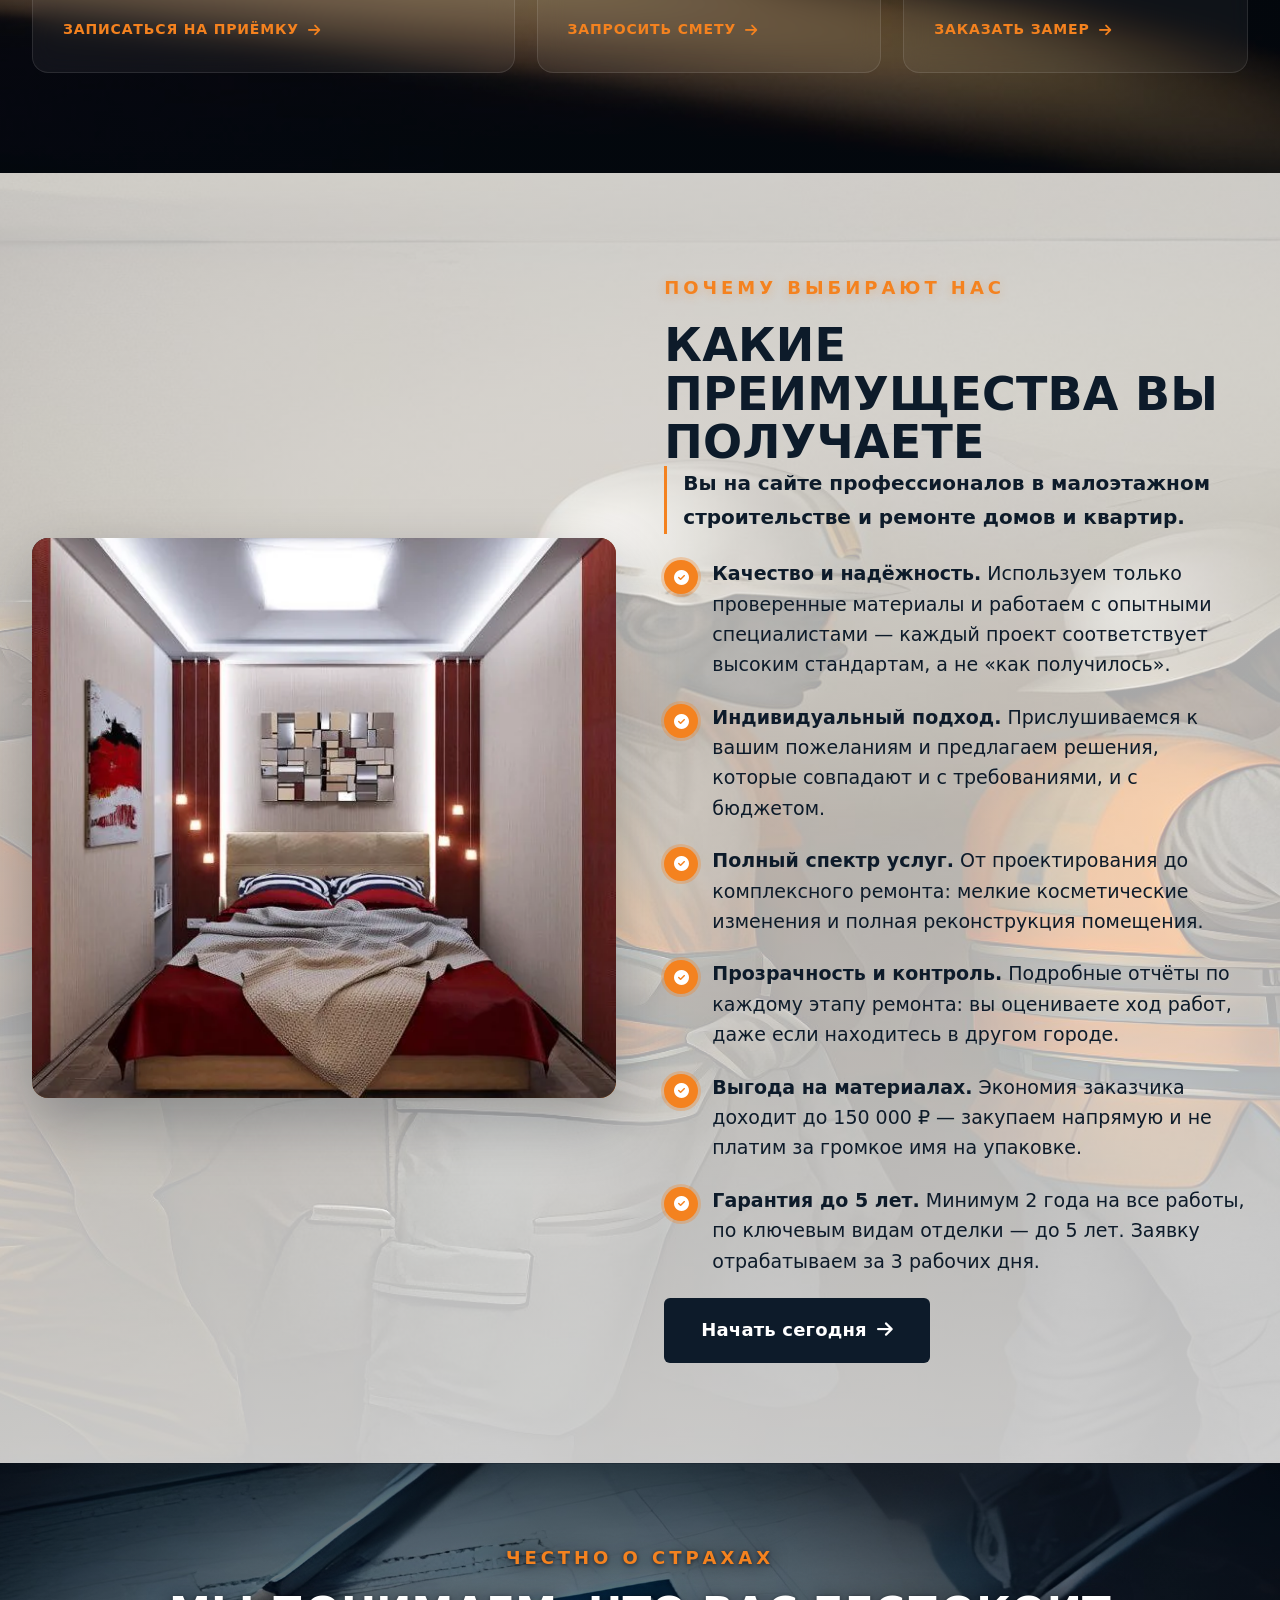
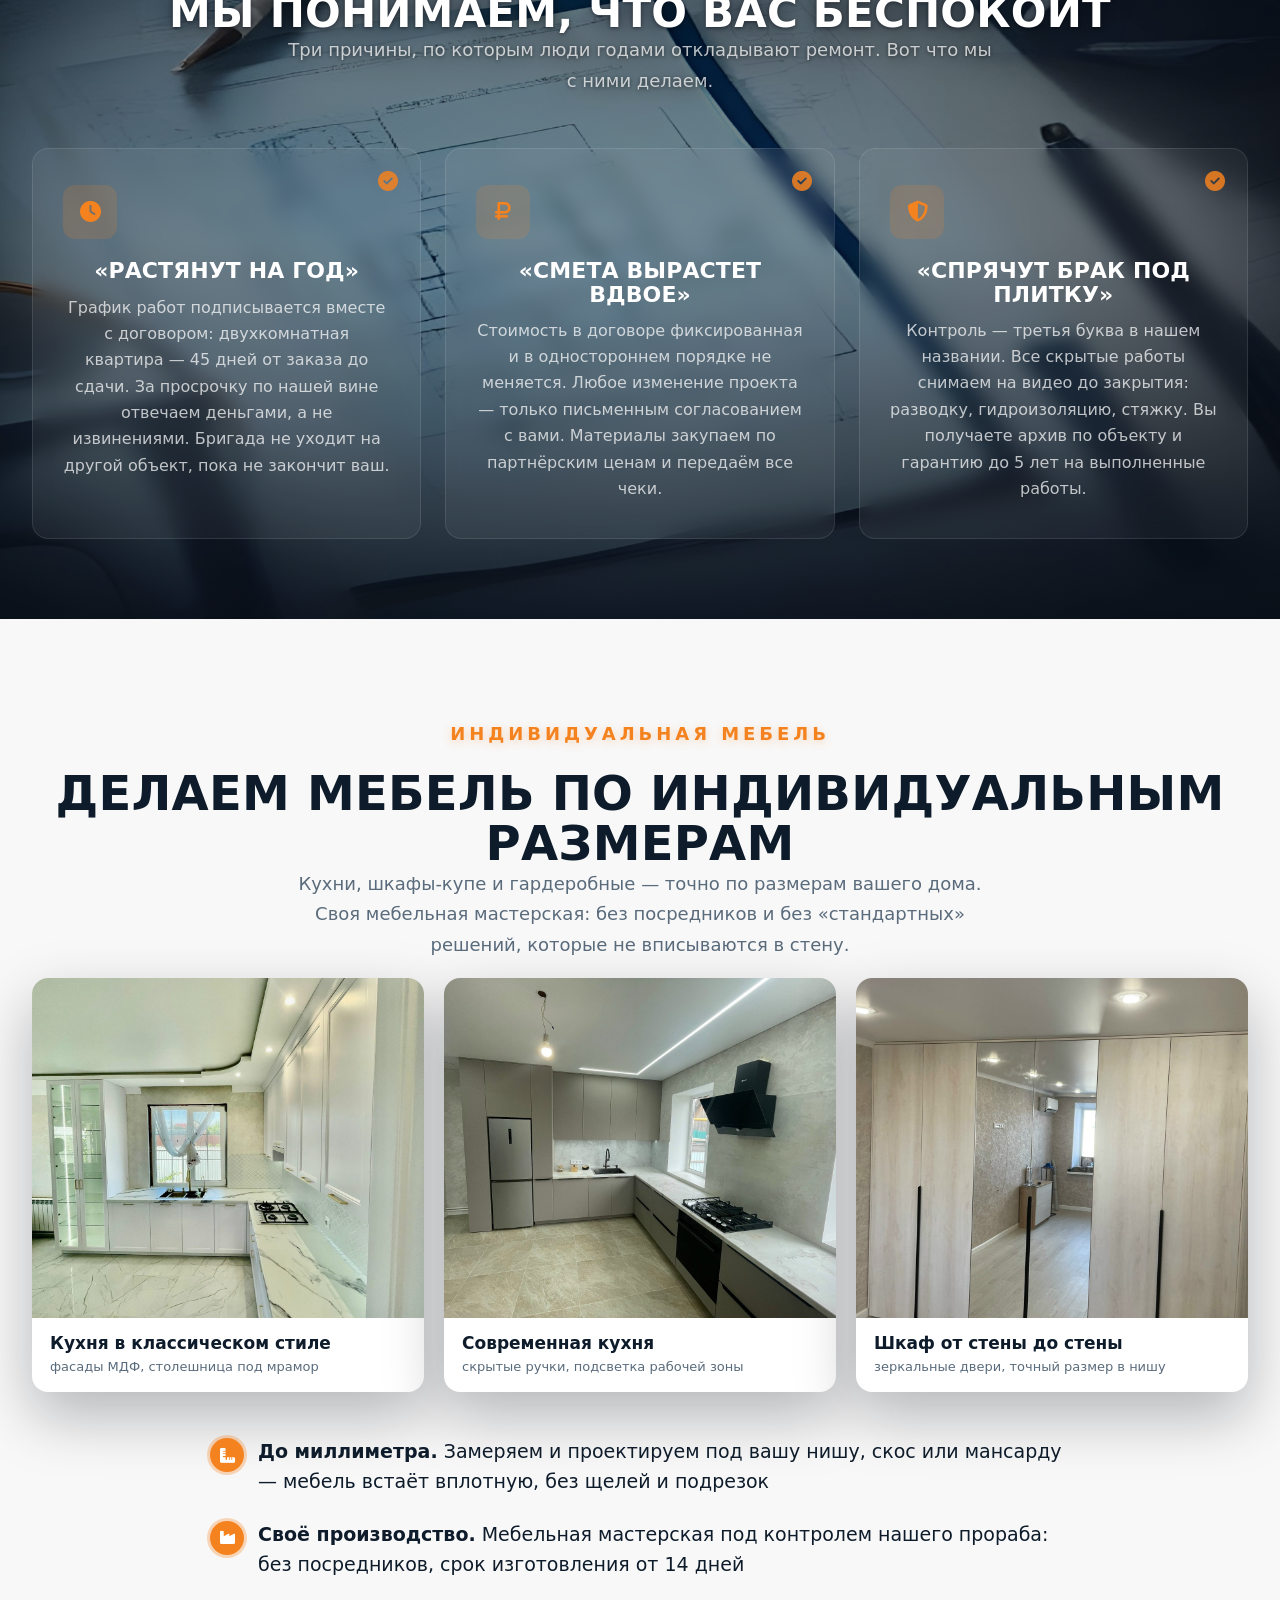
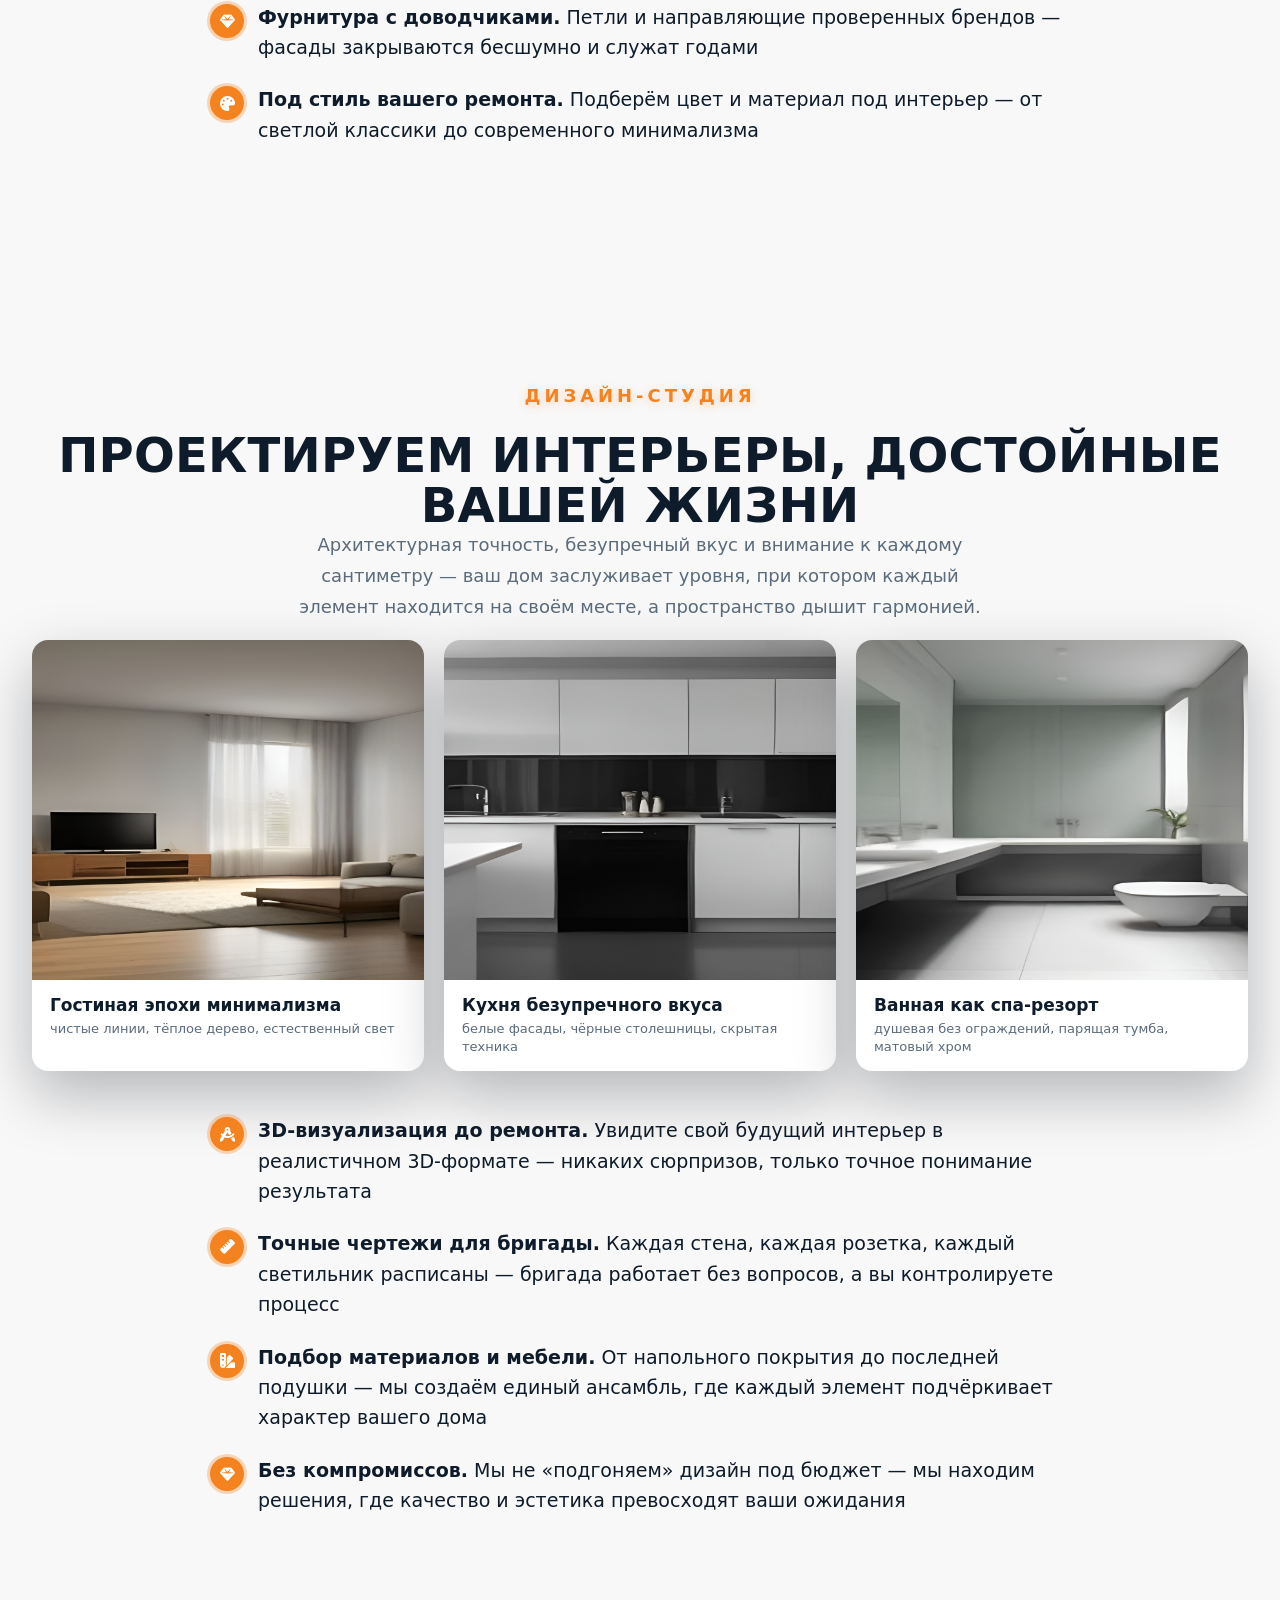
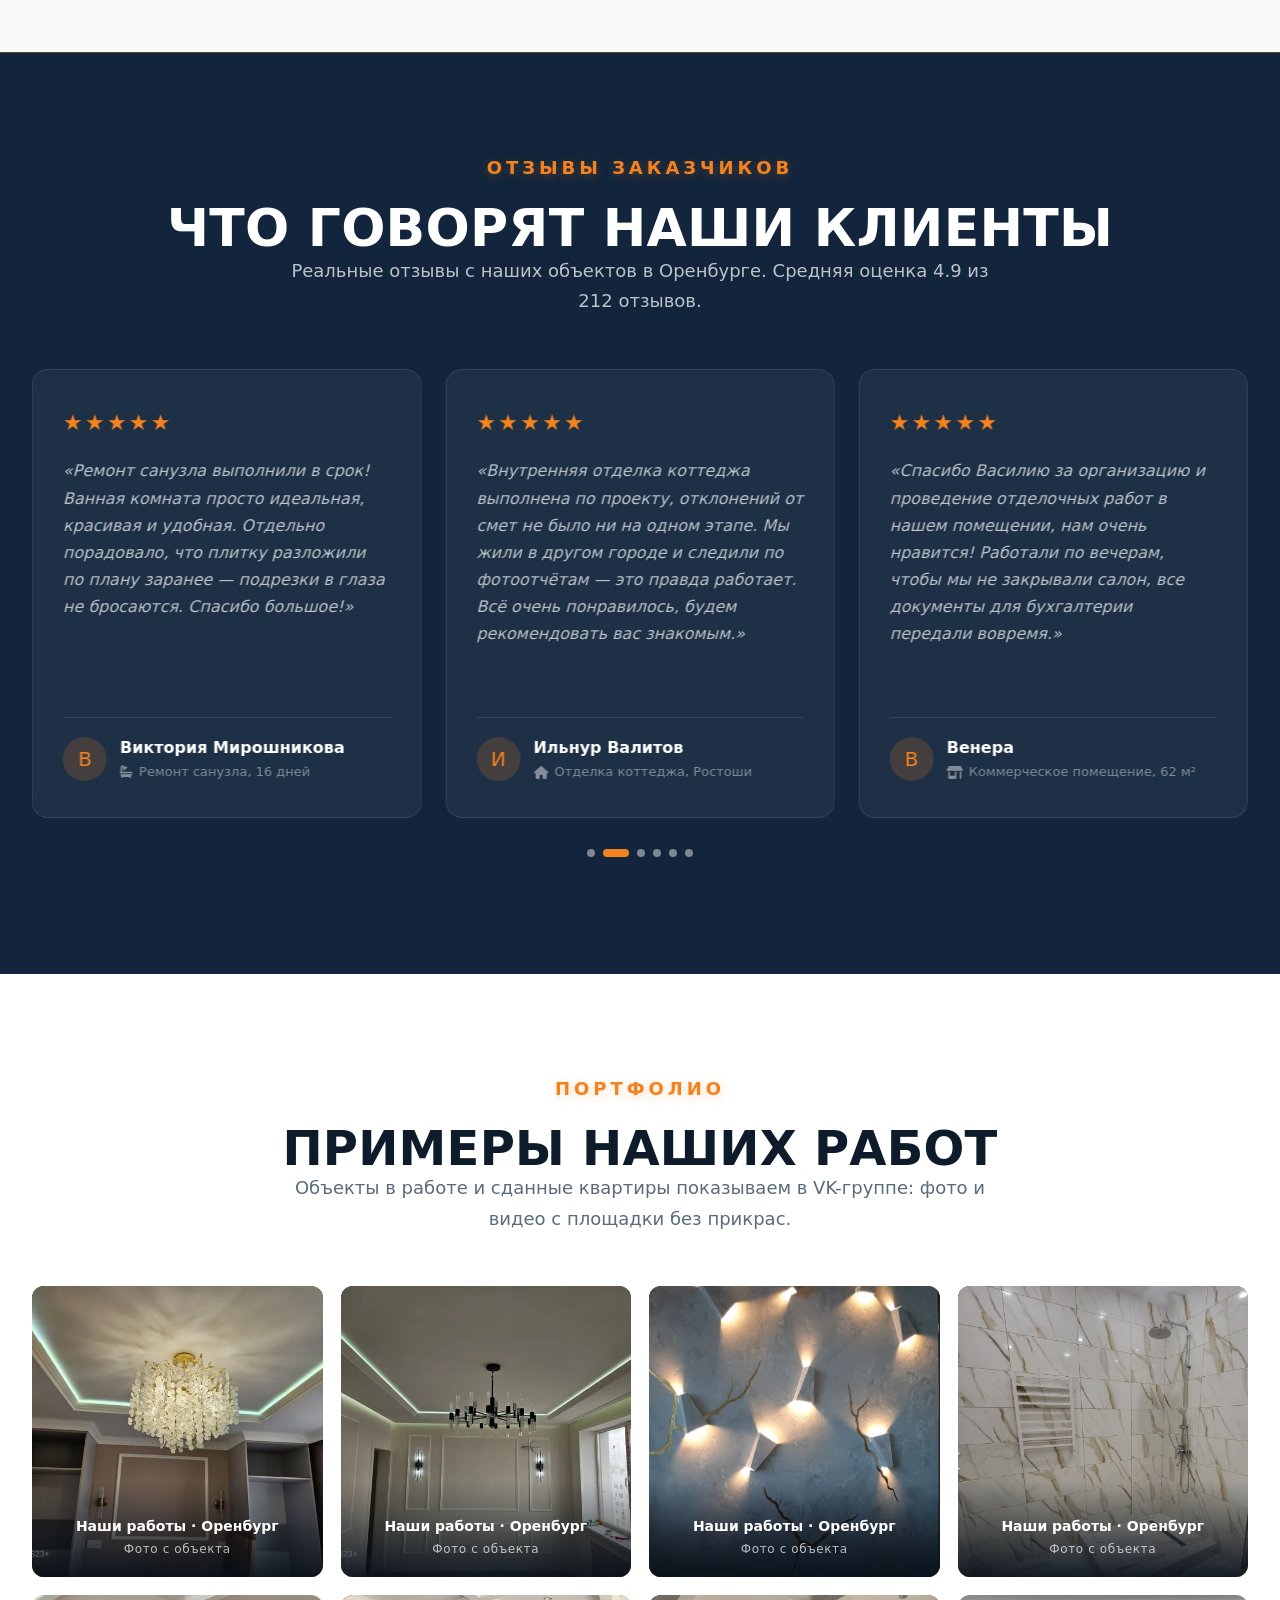
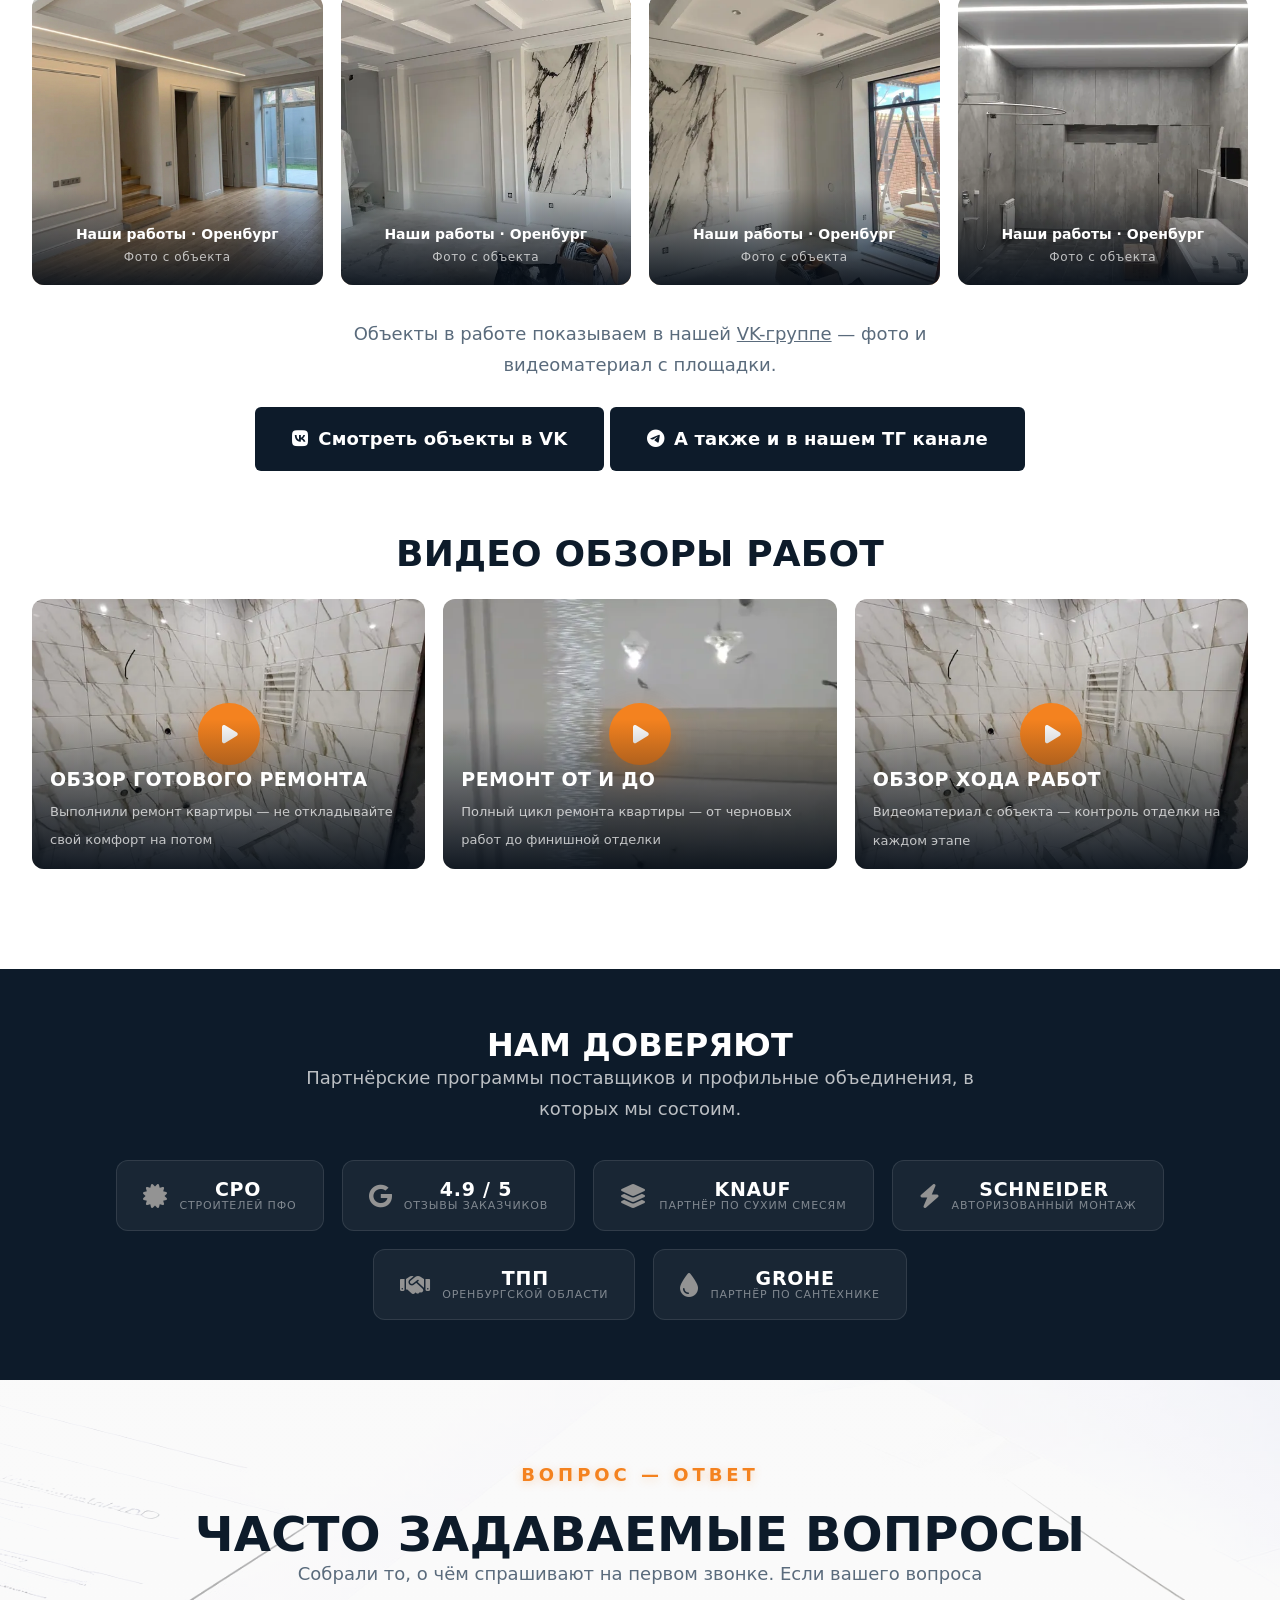
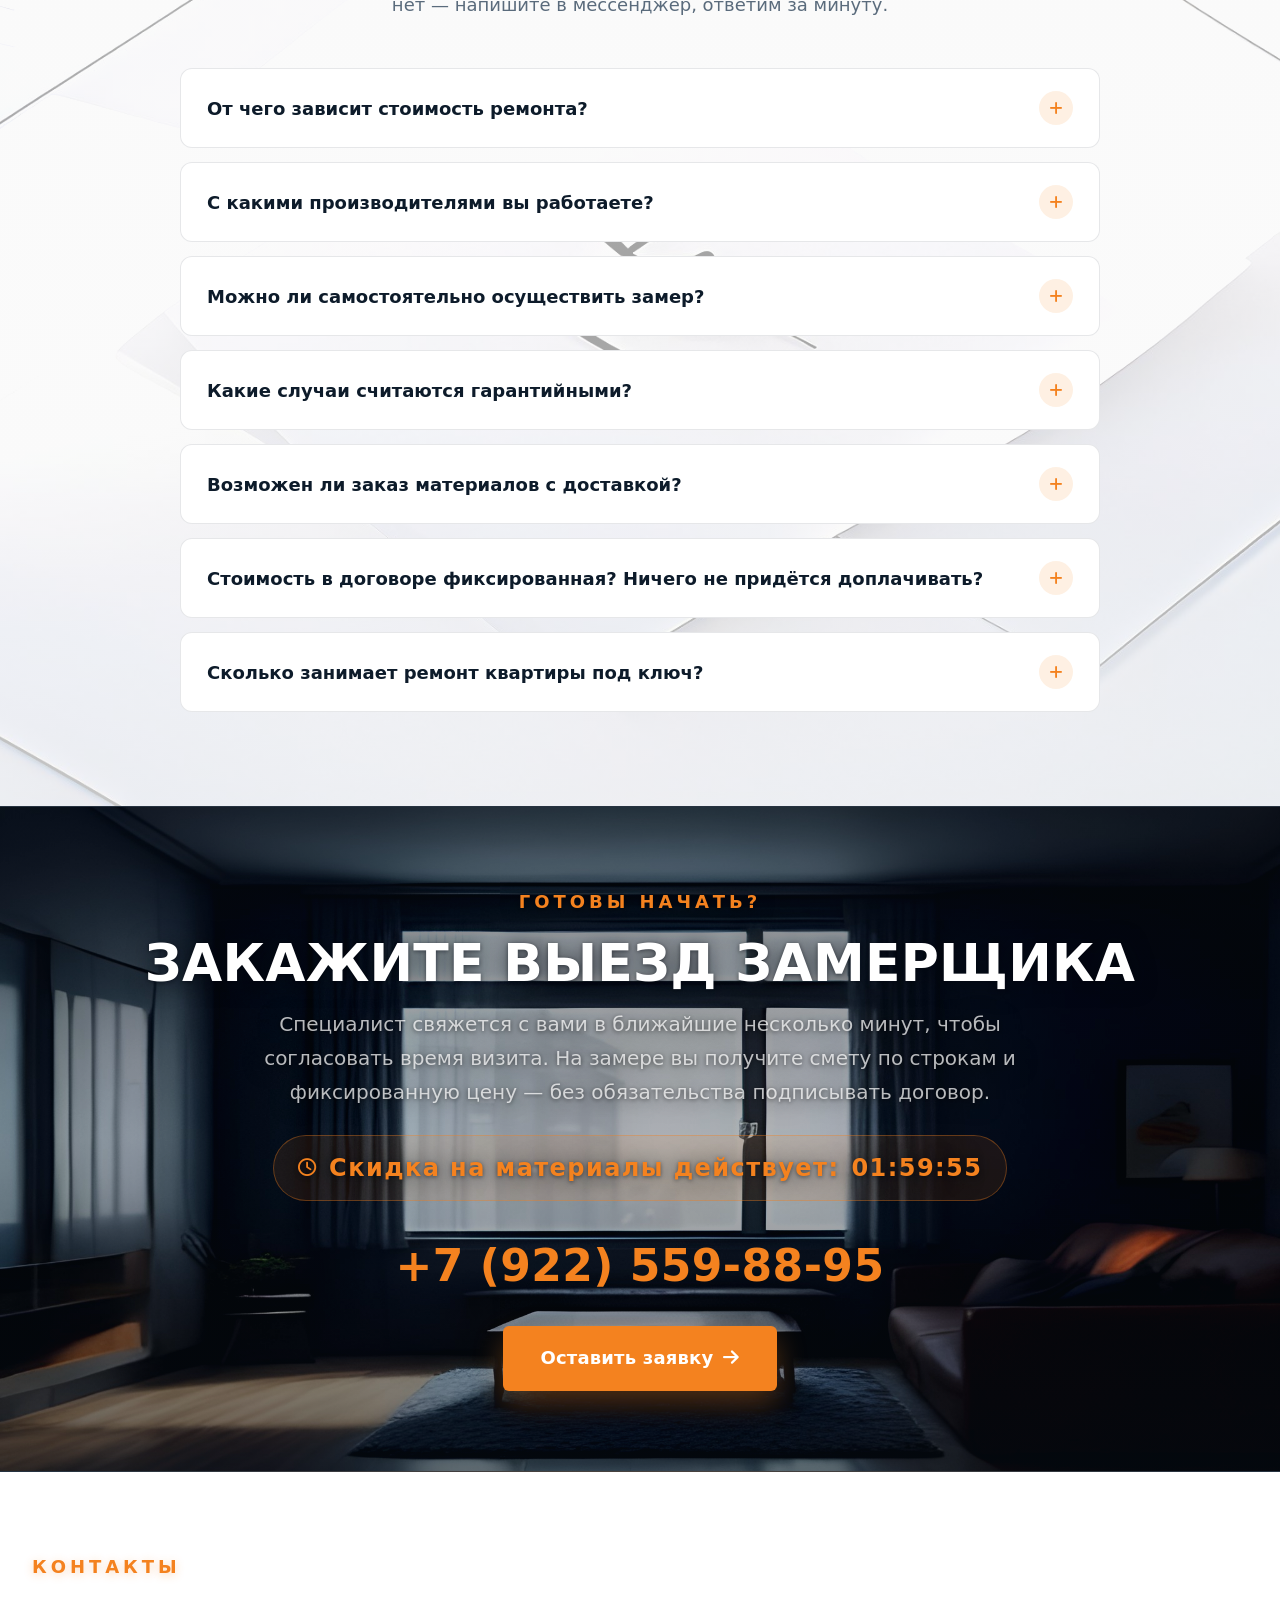
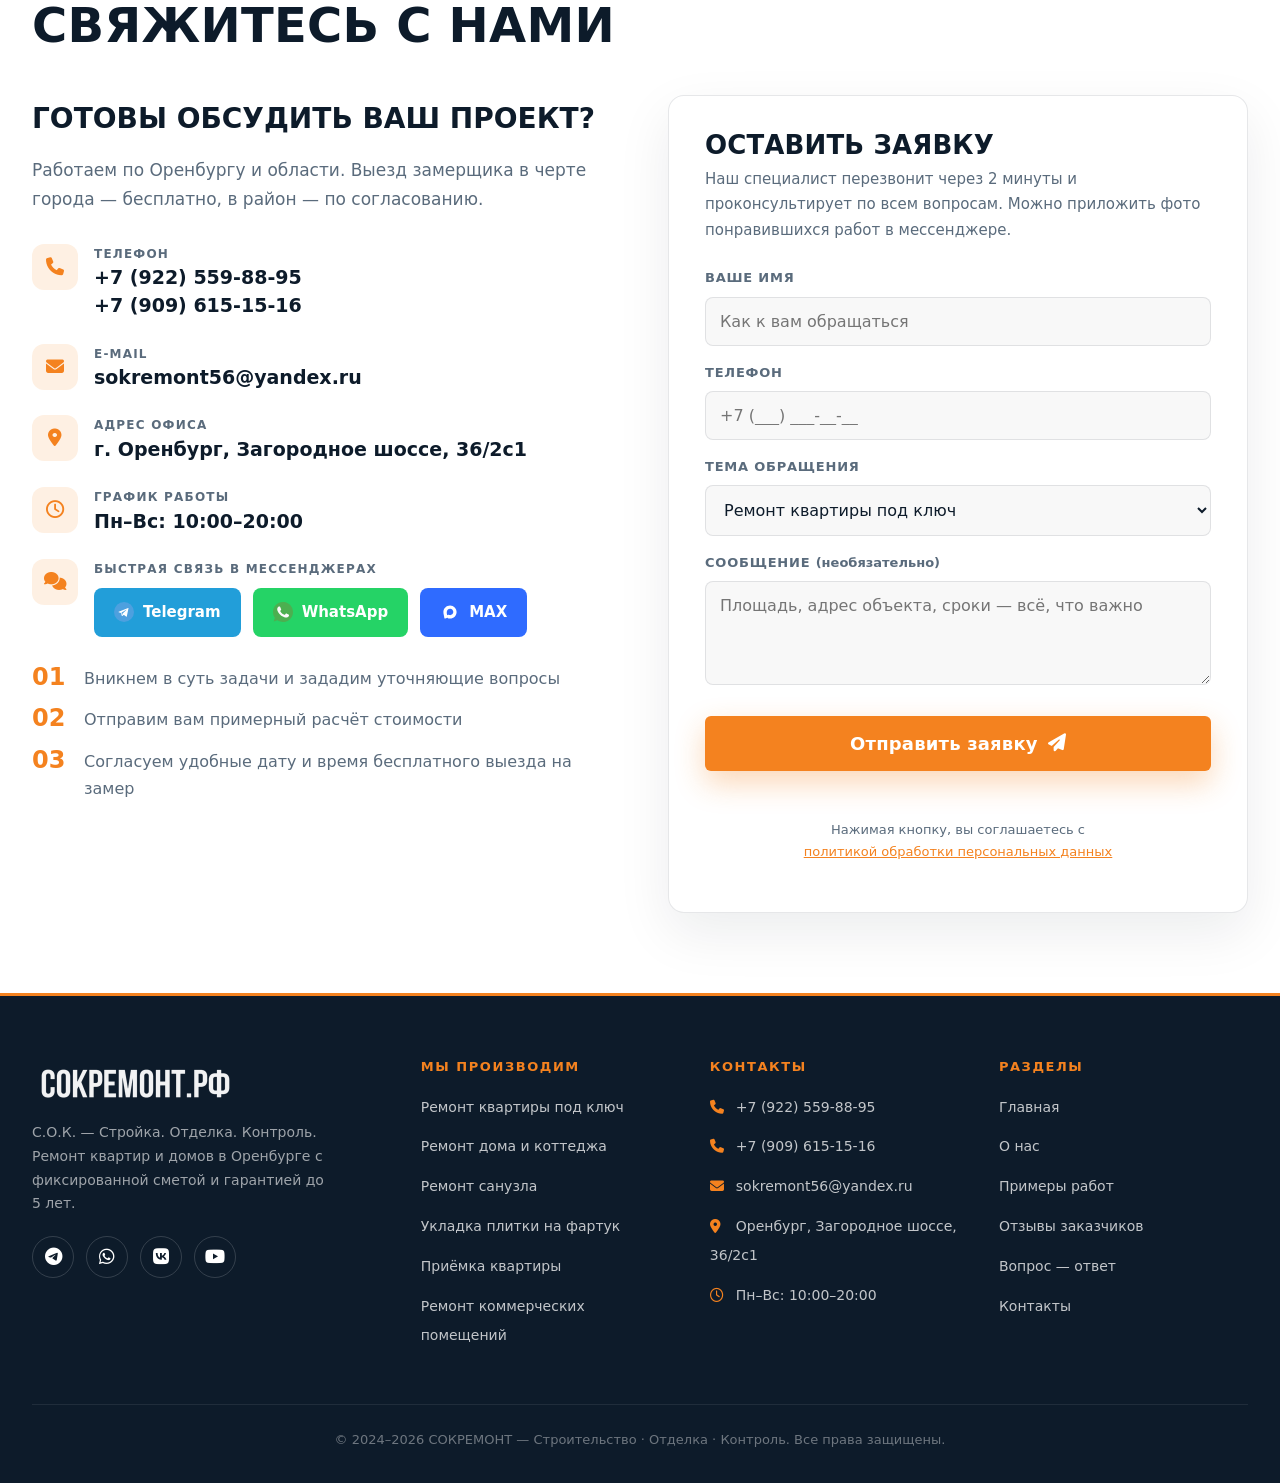
==== commit 26c40a9e: "SEO: Metrika + verification, og-cover JPG, H1 keyword, VideoObject, fix robots, goals, icons" ====
--- a/index.html
+++ b/index.html
@@ -5,6 +5,9 @@
 <meta name="viewport" content="width=device-width, initial-scale=1.0">
 <title>СОКРЕМОНТ — ремонт квартир в Оренбурге, гарантия до 5 лет</title>
 <link rel="icon" type="image/png" href="favicon.png?v=2">
+<link rel="icon" type="image/x-icon" href="favicon.ico">
+<link rel="apple-touch-icon" href="apple-touch-icon.png">
+<meta name="yandex-verification" content="7a7dc07f33555ebc">
 <meta name="description" content="Ремонт квартир, домов и санузлов в Оренбурге. Фиксированная смета, гарантия до 5 лет, сдача от 45 дней. Экономия от 150 000 ₽. Бесплатный выезд замерщика.">
 <meta name="keywords" content="ремонт квартир Оренбург, ремонт домов Оренбург, ремонт санузла, приёмка квартиры от застройщика, отделочные работы Оренбург, СОКРЕМОНТ">
 <meta name="robots" content="index, follow">
@@ -14,7 +17,10 @@
 
 <meta property="og:title" content="СОКРЕМОНТ — ремонт квартир в Оренбурге, гарантия до 5 лет">
 <meta property="og:description" content="Ремонт квартир, домов и санузлов в Оренбурге. Фиксированная смета, гарантия до 5 лет, сдача от 45 дней. Экономия от 150 000 ₽. Бесплатный выезд замерщика.">
-<meta property="og:image" content="https://сокремонт.рф/assets/img/slider-19.webp">
+<meta property="og:image" content="https://сокремонт.рф/assets/img/og-cover.jpg">
+<meta property="og:image:width" content="1200">
+<meta property="og:image:height" content="630">
+<meta property="og:image:type" content="image/jpeg">
 <meta property="og:url" content="https://сокремонт.рф/">
 <meta property="og:type" content="website">
 <meta property="og:locale" content="ru_RU">
@@ -23,8 +29,10 @@
 <meta name="twitter:card" content="summary_large_image">
 <meta name="twitter:title" content="СОКРЕМОНТ — ремонт квартир в Оренбурге, гарантия до 5 лет">
 <meta name="twitter:description" content="Ремонт квартир, домов и санузлов в Оренбурге. Фиксированная смета, гарантия до 5 лет, сдача от 45 дней. Бесплатный выезд замерщика.">
-<meta name="twitter:image" content="https://сокремонт.рф/assets/img/slider-19.webp">
-
+<meta name="twitter:image" content="https://сокремонт.рф/assets/img/og-cover.jpg">
+
+<link rel="preconnect" href="https://cdn.jsdelivr.net" crossorigin>
+<link rel="preconnect" href="https://cdnjs.cloudflare.com" crossorigin>
 <link rel="stylesheet" href="https://cdn.jsdelivr.net/npm/aos@2.3.1/dist/aos.css">
 <link rel="stylesheet" href="https://cdn.jsdelivr.net/npm/splitting/dist/splitting.min.css">
 <link rel="stylesheet" href="https://cdn.jsdelivr.net/npm/swiper@11/swiper-bundle.min.css">
@@ -37,7 +45,7 @@
   "name": "СОКРЕМОНТ",
   "alternateName": "С.О.К. — Стройка. Отделка. Контроль",
   "description": "Ремонт квартир, домов, санузлов и коммерческих помещений в Оренбурге. Фиксированная смета в договоре, гарантия до 5 лет.",
-  "image": "https://сокремонт.рф/assets/img/slider-19.jpg",
+  "image": "https://сокремонт.рф/assets/img/og-cover.jpg",
   "url": "https://сокремонт.рф/",
   "address": {
     "@type": "PostalAddress",
@@ -90,12 +98,7 @@
   "@context": "https://schema.org",
   "@type": "WebSite",
   "name": "СОКРЕМОНТ",
-  "url": "https://сокремонт.рф/",
-  "potentialAction": {
-    "@type": "SearchAction",
-    "target": "https://сокремонт.рф/?search={search_term_string}",
-    "query-input": "required name=search_term_string"
-  }
+  "url": "https://сокремонт.рф/"
 }
 </script>
 
@@ -143,7 +146,28 @@
 }
 </script>
 
-<link rel="stylesheet" href="assets/css/style.css?v=26">
+<script type="application/ld+json">
+{
+  "@context": "https://schema.org",
+  "@type": "VideoObject",
+  "name": "Ремонт От и ДО — обзор работ СОКРЕМОНТ",
+  "description": "Полный цикл ремонта квартиры: от черновых работ до финишной отделки.",
+  "thumbnailUrl": "https://сокремонт.рф/assets/img/video-remont-1.webp",
+  "contentUrl": "https://сокремонт.рф/assets/video/remont-ot-do.mp4",
+  "uploadDate": "2026-09-14",
+  "duration": "PT6M19S"
+}
+</script>
+
+<!-- Yandex.Metrika counter -->
+<script type="text/javascript">
+(function(m,e,t,r,i,k,a){m[i]=m[i]||function(){(m[i].a=m[i].a||[]).push(arguments)};m[i].l=1*new Date();for(var j=0;j<document.scripts.length;j++){if(document.scripts[j].src===r){return;}}k=e.createElement(t),a=e.getElementsByTagName(t)[0],k.async=1,k.src=r,a.parentNode.insertBefore(k,a)})(window,document,"script","https://mc.yandex.ru/metrika/tag.js","ym");
+ym(97589001,"init",{clickmap:true,trackLinks:true,accurateTrackBounce:true,webvisor:true});
+</script>
+<noscript><div><img src="https://mc.yandex.ru/watch/97589001" style="position:absolute;left:-9999px" alt=""></div></noscript>
+<!-- /Yandex.Metrika counter -->
+
+<link rel="stylesheet" href="assets/css/style.css?v=27">
 </head>
 <body>
 <div id="progress"></div>
@@ -193,7 +217,7 @@
     <div class="hero-grid">
       <div class="hero-copy">
         <p class="hero-label">Ремонт под договор в Оренбурге</p>
-        <h1 style="margin:0"><img src="assets/img/chatgpt-logo-hero.webp" alt="СОКРЕМОНТ — ремонт, стройка, отделка, контроль" style="width:100%;height:auto;display:block"></h1>
+        <h1 style="margin:0"><img src="assets/img/chatgpt-logo-hero.webp" alt="СОКРЕМОНТ — ремонт, стройка, отделка, контроль" style="width:100%;height:auto;display:block"><span class="sr-only">Ремонт квартир, домов и санузлов в Оренбурге под ключ</span></h1>
         <p class="hero-sub" id="heroSub">Заказчики СОКРЕМОНТ получают выгоду от 150 000 ₽ на материалах: мы закупаем по своим ценам и не берём процент за «бренд на упаковке». Стоимость и срок фиксируем в договоре.</p>
         <ul class="hero-usp">
           <li><i class="fa-solid fa-helmet-safety" aria-hidden="true"></i>Стройка — соблюдаем сроки</li>
@@ -878,6 +902,7 @@
         statusEl.textContent = 'Заявка принята на почту. Загляните в sokremont56@yandex.ru и подтвердите активацию формы по ссылке из письма (один раз).';
       } else if (ok){
         show('ok');
+        if (window.ym) { try { ym(97589001, 'reachGoal', 'form_send'); } catch (e) {} }
       } else {
         show('err');
       }
--- a/assets/css/style.css
+++ b/assets/css/style.css
@@ -82,3 +82,4 @@
 @media(max-width:768px){#furniture,#design{background-attachment:scroll}}@media(max-width:1219px){.nav{display:none}.burger{display:block}.hdr-cta{display:none}}@media(min-width:769px){.brand-label{width:80px}}@media(max-width:768px){.brand-label{width:56px}}@media(min-width:1220px){#hdr .wrap{gap:12px}.brand{font-size:26px;gap:8px}.brand-label{width:52px}.nav{gap:12px}.nav a{font-size:13px;padding:4px 0}.hdr-phone a{font-size:22px}.hdr-right{gap:10px}.hdr-cta{padding:10px 18px;font-size:14px}}.blink-phone{animation:blinkPhone 1.1s ease-in-out infinite}@keyframes blinkPhone{0%,100%{opacity:1}50%{opacity:.35}}@media(max-width:768px){.fab-wa{bottom:148px;right:14px;width:44px;height:44px;font-size:19px}.fab-tg{bottom:90px;right:14px;width:44px;height:44px;font-size:19px}.fab-call{right:14px;bottom:14px;width:52px;height:52px;font-size:20px}.fab-call .tip,.fab-wa .tip,.fab-tg .tip,.fab-max .tip{display:none}.fab-max{right:14px;bottom:206px;width:44px;height:44px}}html[data-theme=light] .blink-phone{animation:blinkPhoneLight 1.1s ease-in-out infinite}@keyframes blinkPhoneLight{0%,100%{opacity:1}50%{opacity:.35}}.vid video{position:absolute;inset:0;width:100%;height:100%;border:0;background:#000}
 #vidLb{position:fixed;inset:0;z-index:9998;background:rgba(6,12,20,.94);display:none;align-items:center;justify-content:center;padding:40px}#vidLb.open{display:flex}#vidLb video{width:100%;max-width:min(1100px,92vw);max-height:82vh;background:#000;border-radius:10px;box-shadow:0 30px 80px rgba(0,0,0,.6)}#vidLb .close{position:absolute;top:24px;right:28px;width:48px;height:48px;border-radius:50%;border:1px solid rgba(255,255,255,.3);background:0 0;color:#fff;font-size:20px;cursor:pointer;transition:background .25s}#vidLb .close:hover{background:var(--accent);border-color:var(--accent)}
 .h2-why{font-size:46px;overflow-wrap:break-word}@media(max-width:900px){.h2-why{font-size:36px}}@media(max-width:768px){.h2-why{font-size:30px}}@media(max-width:400px){.h2-why{font-size:26px}}
+.sr-only{position:absolute;width:1px;height:1px;padding:0;margin:-1px;overflow:hidden;clip:rect(0,0,0,0);white-space:nowrap;border:0}
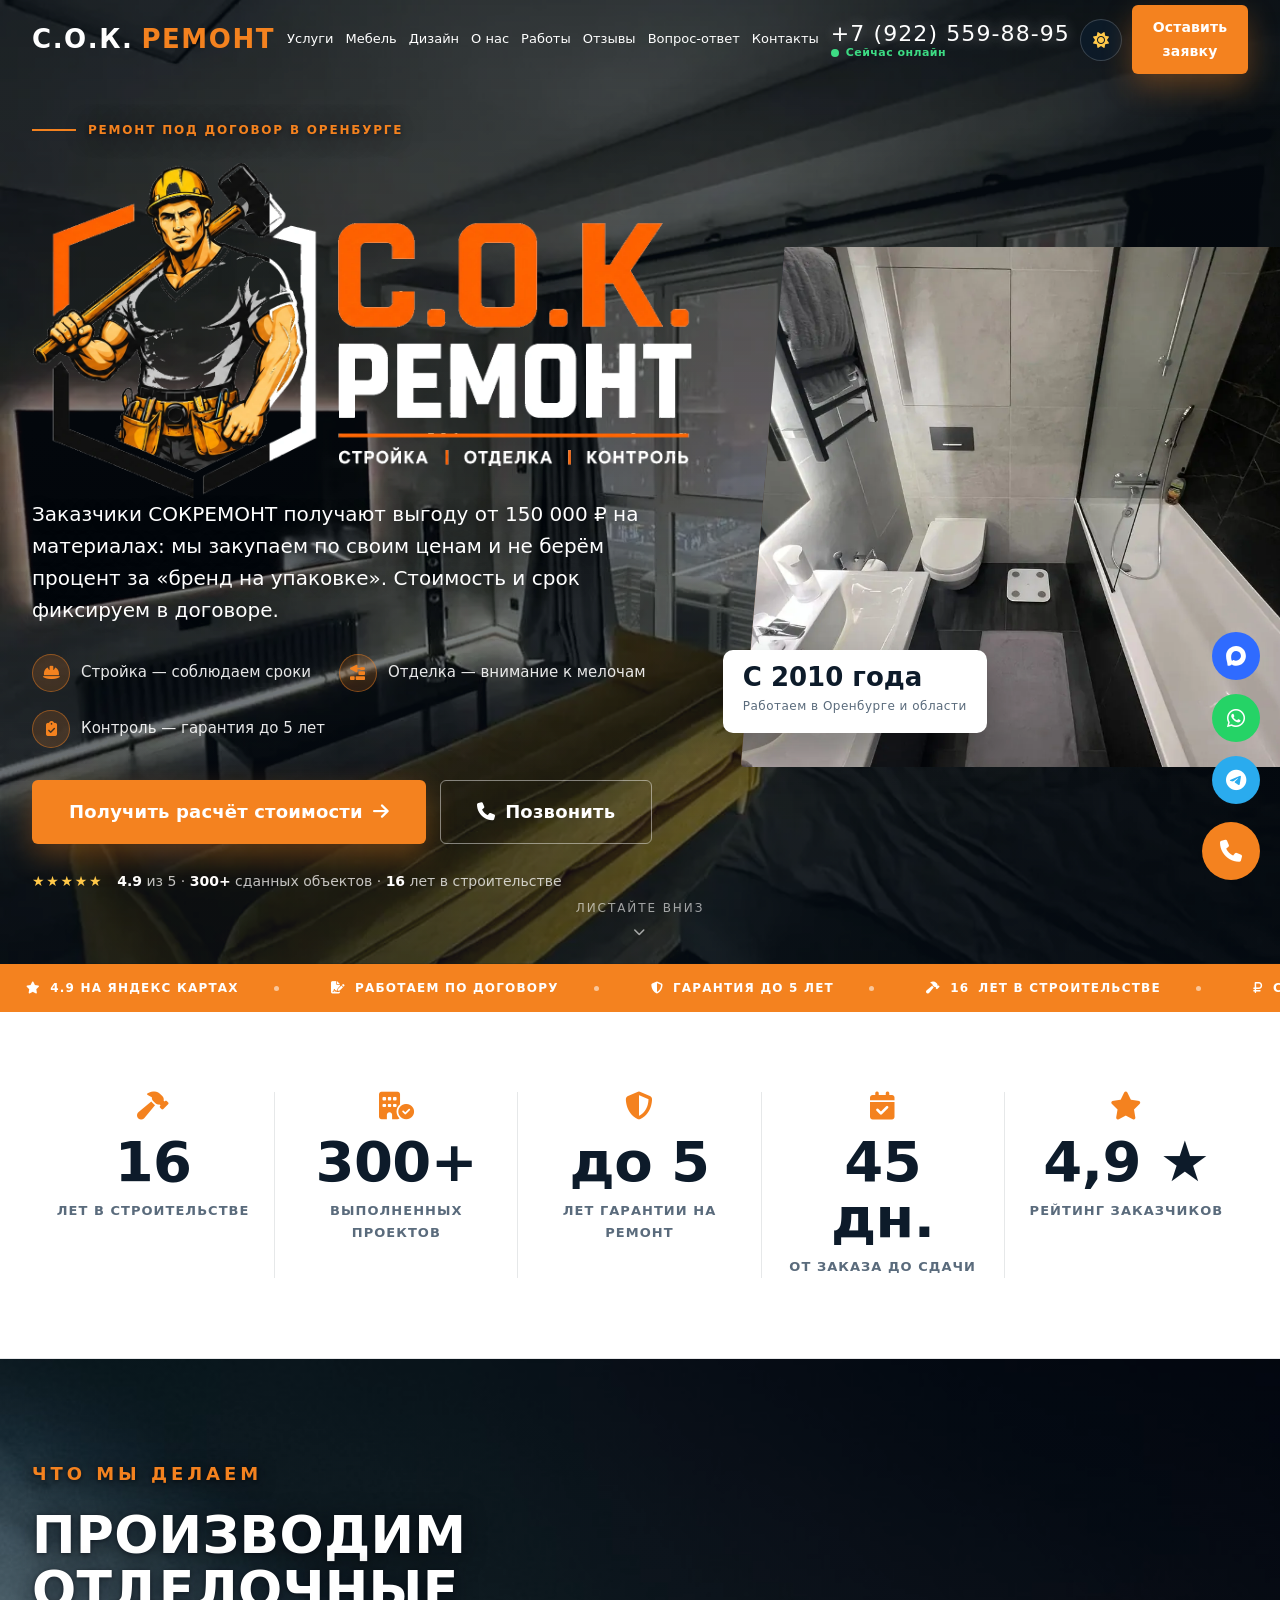
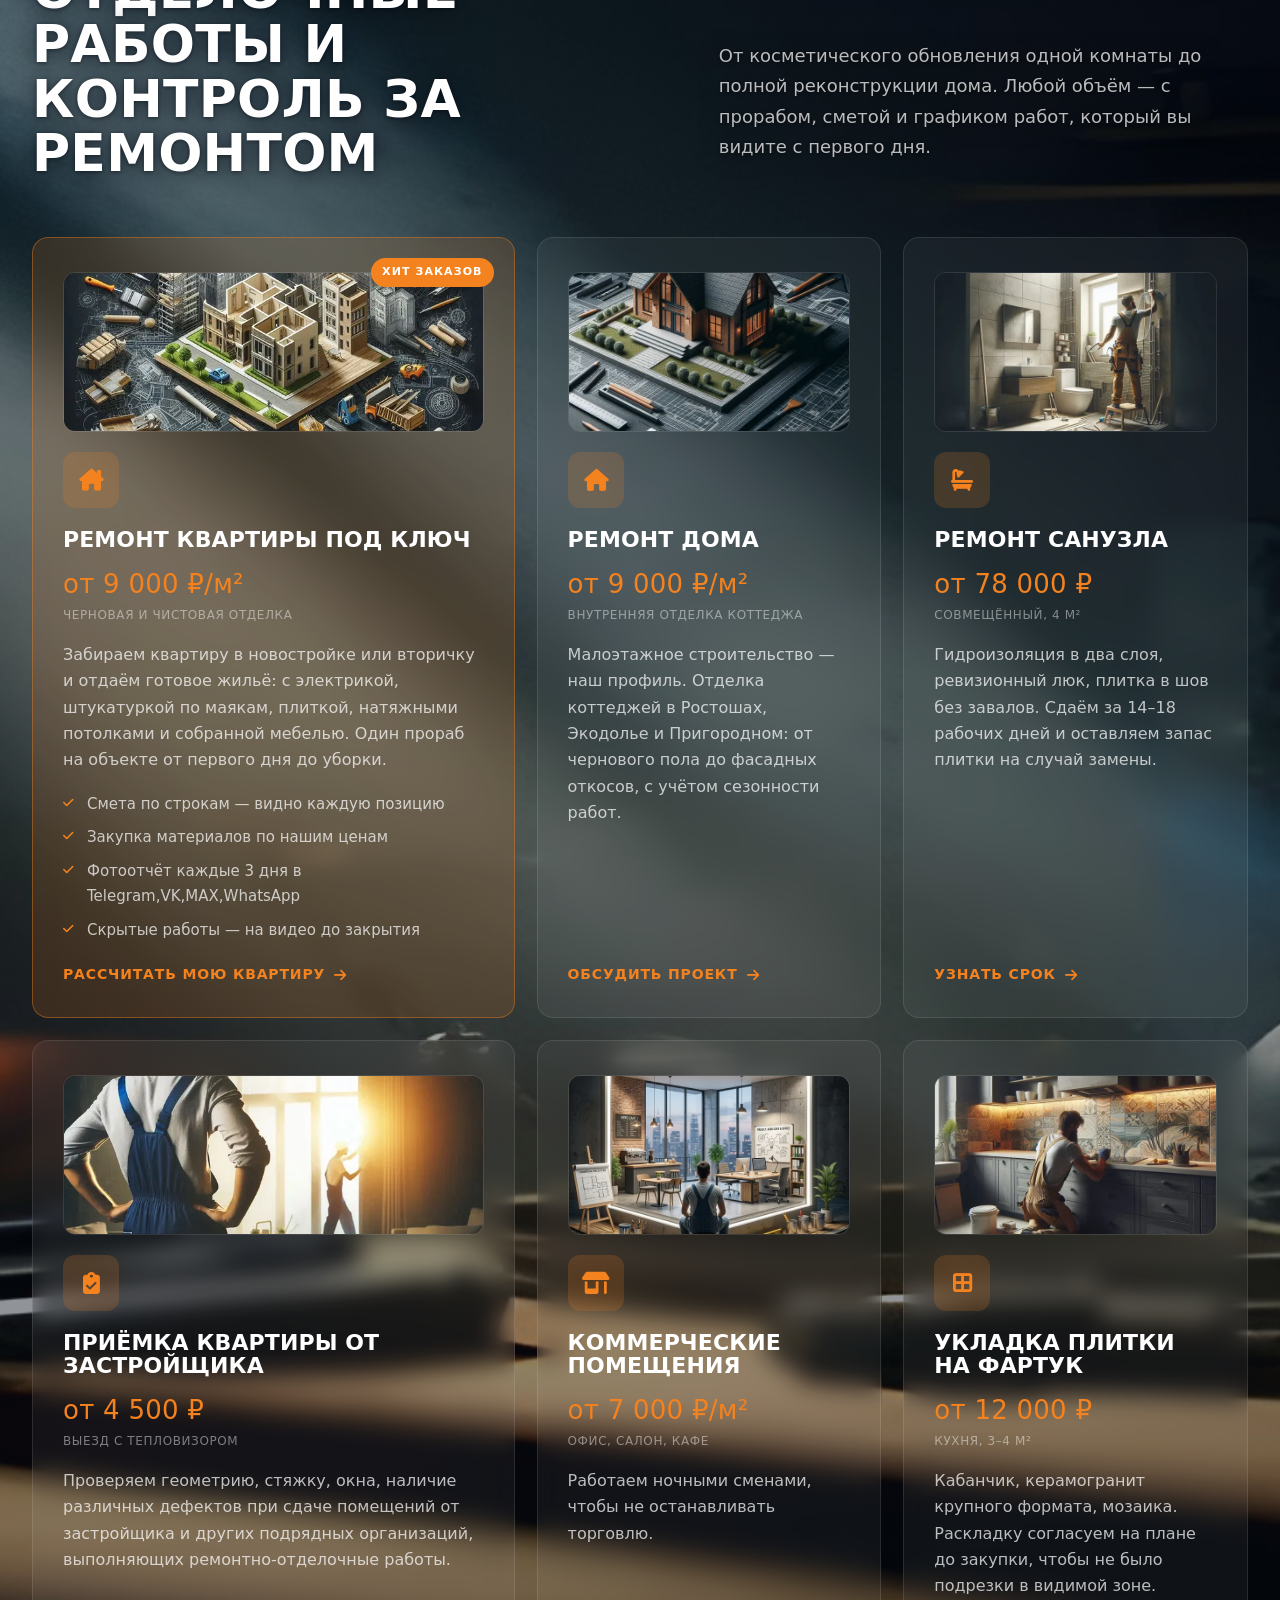
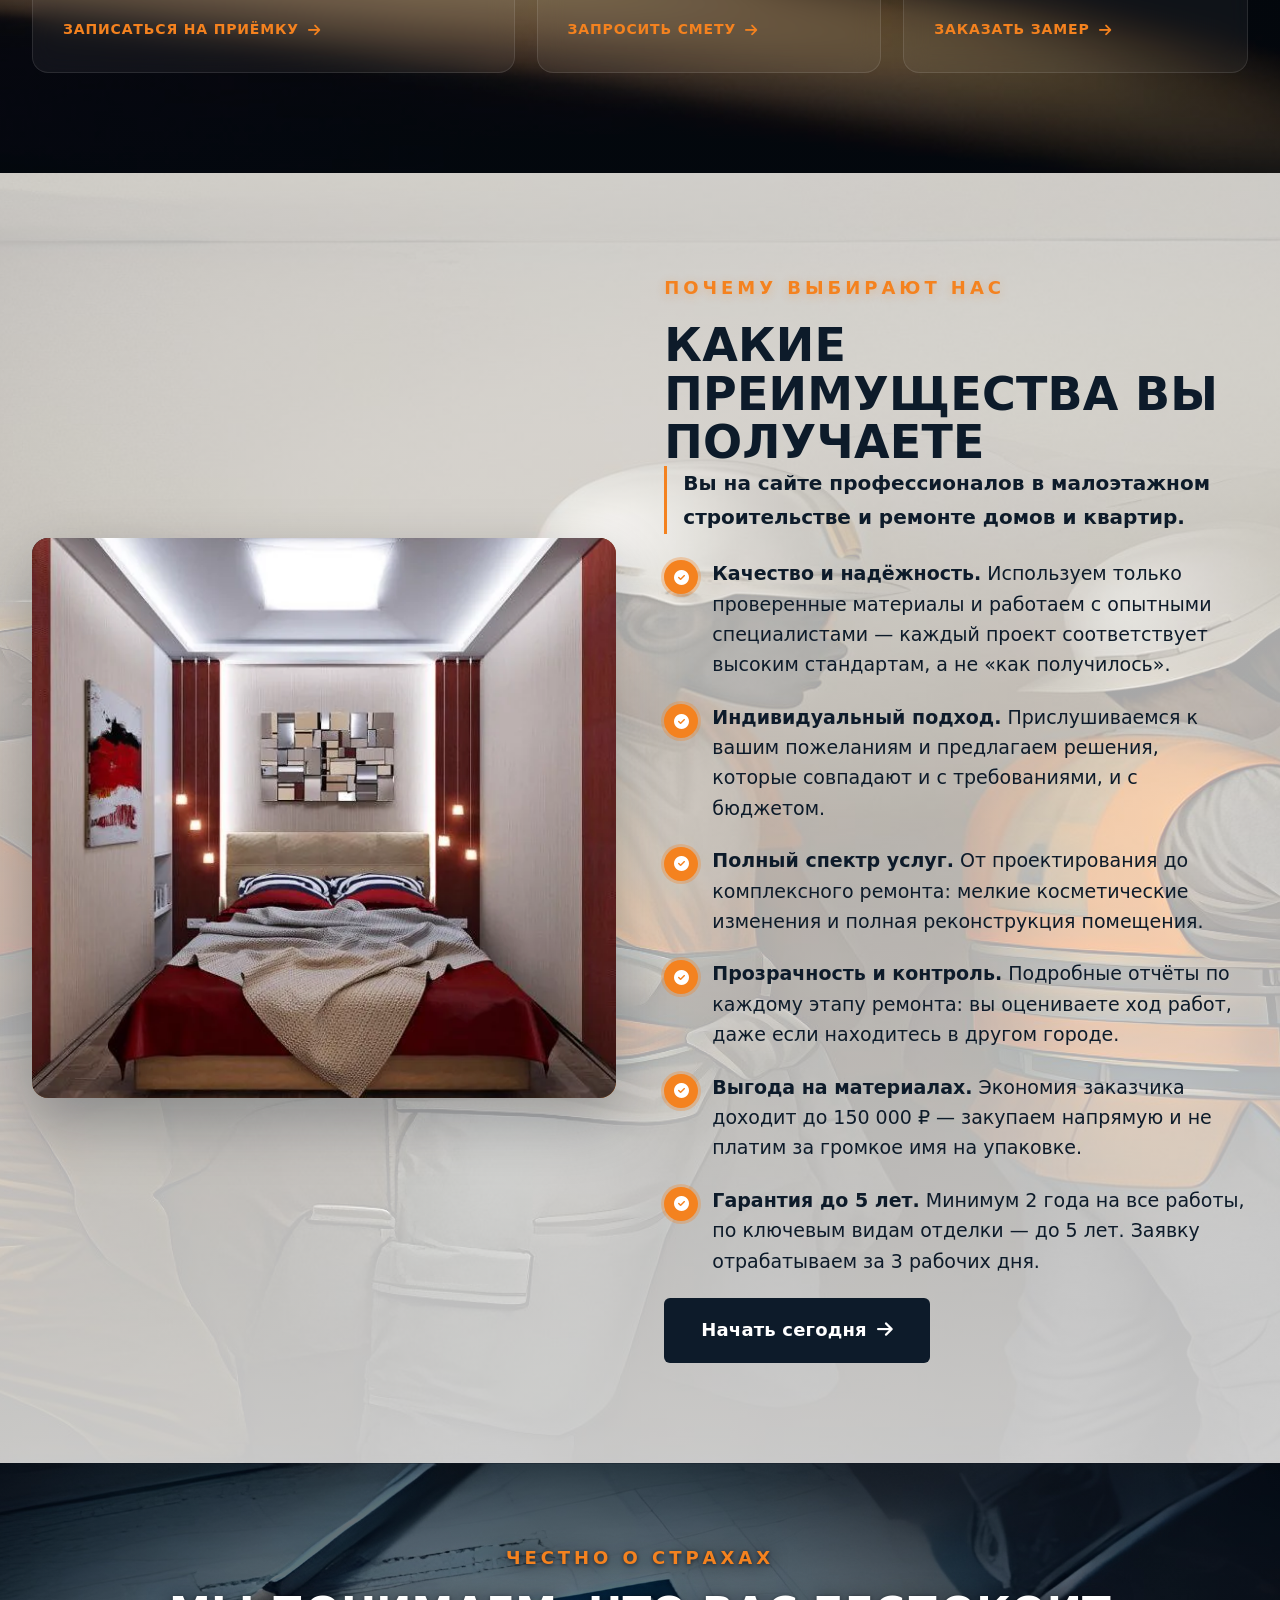
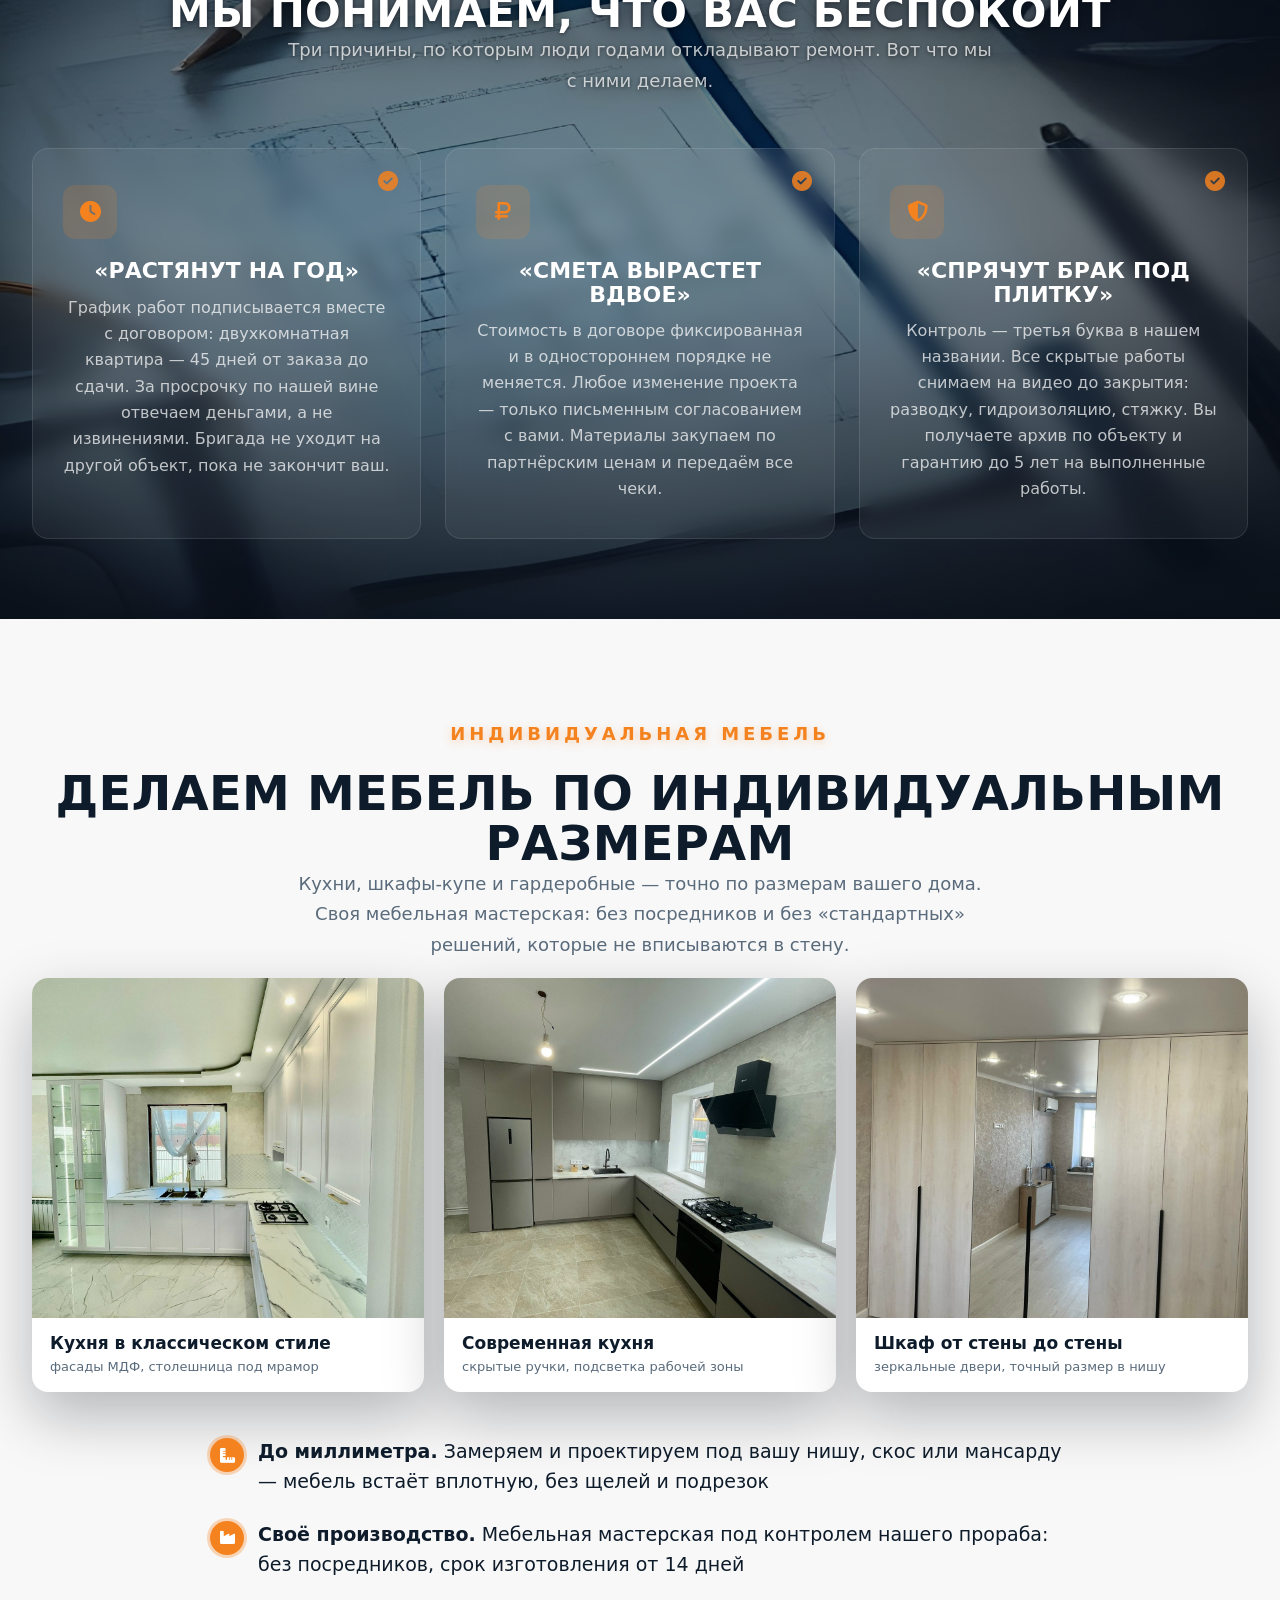
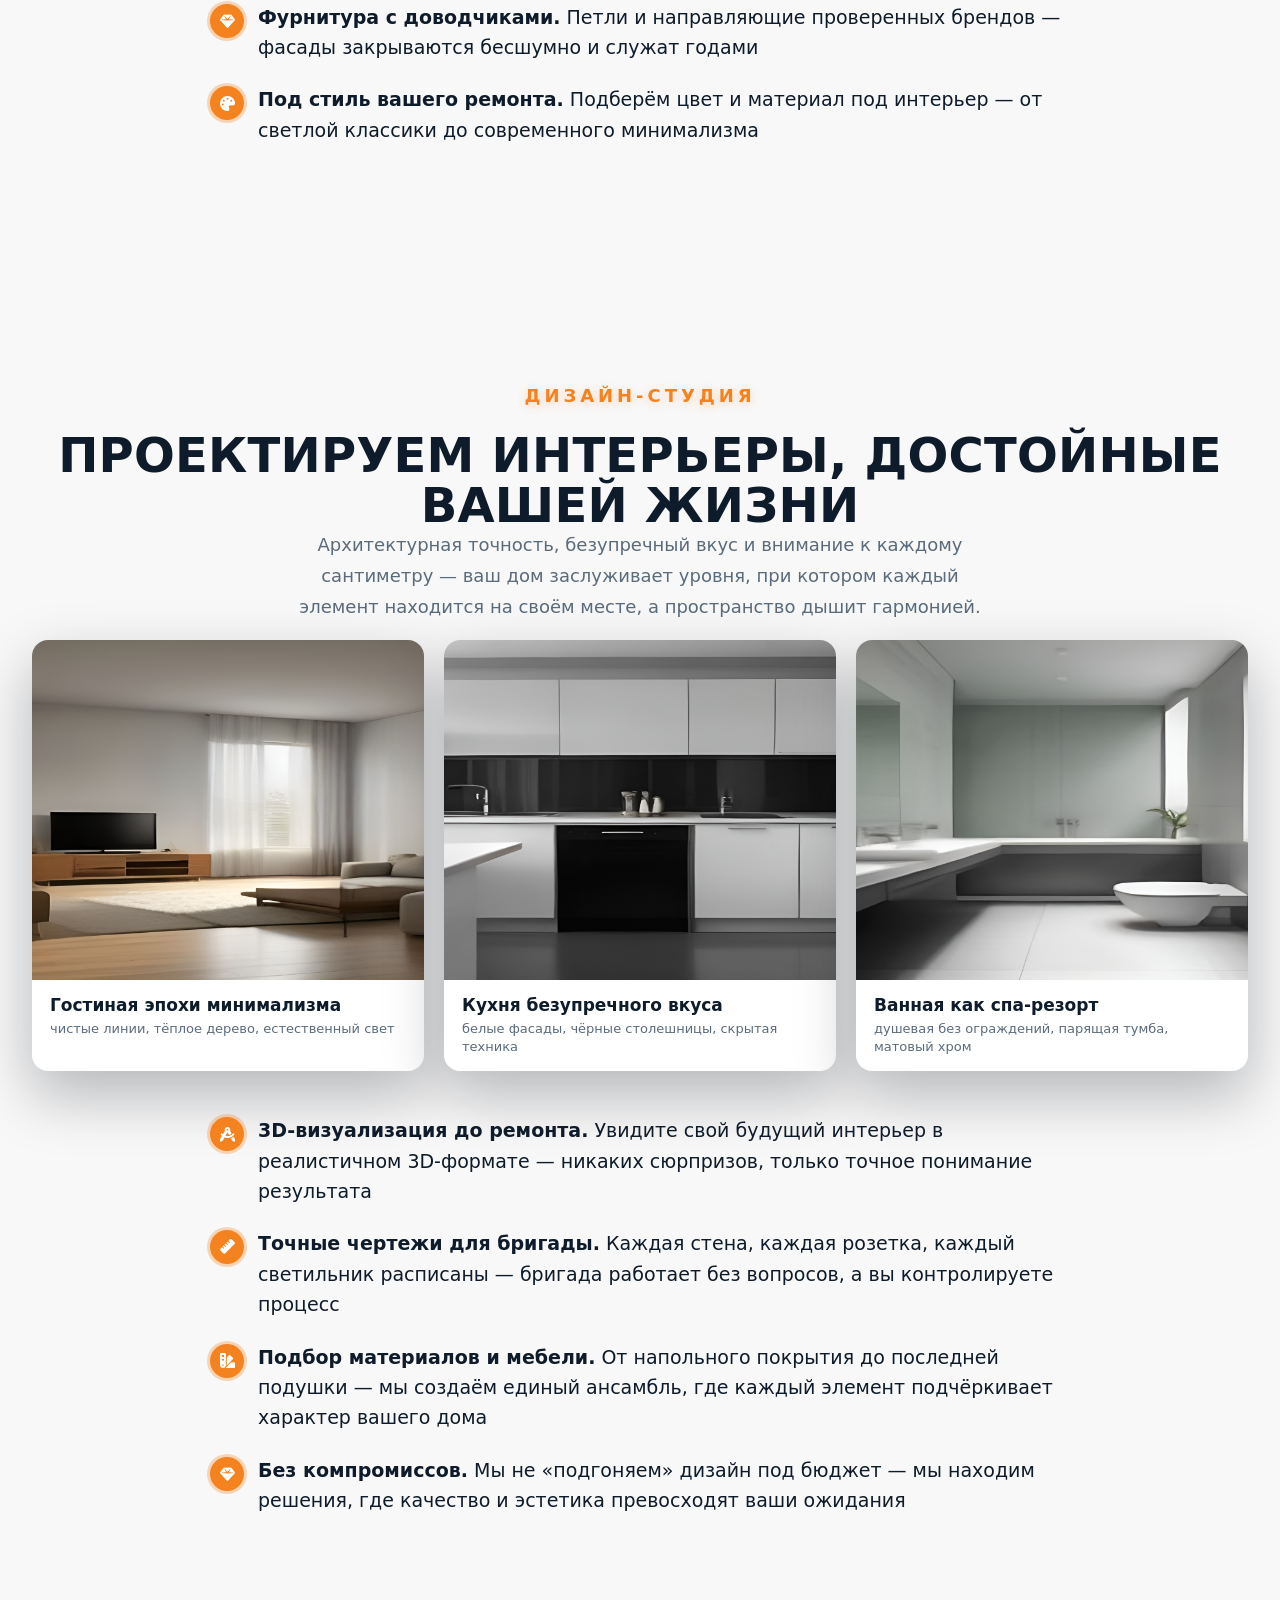
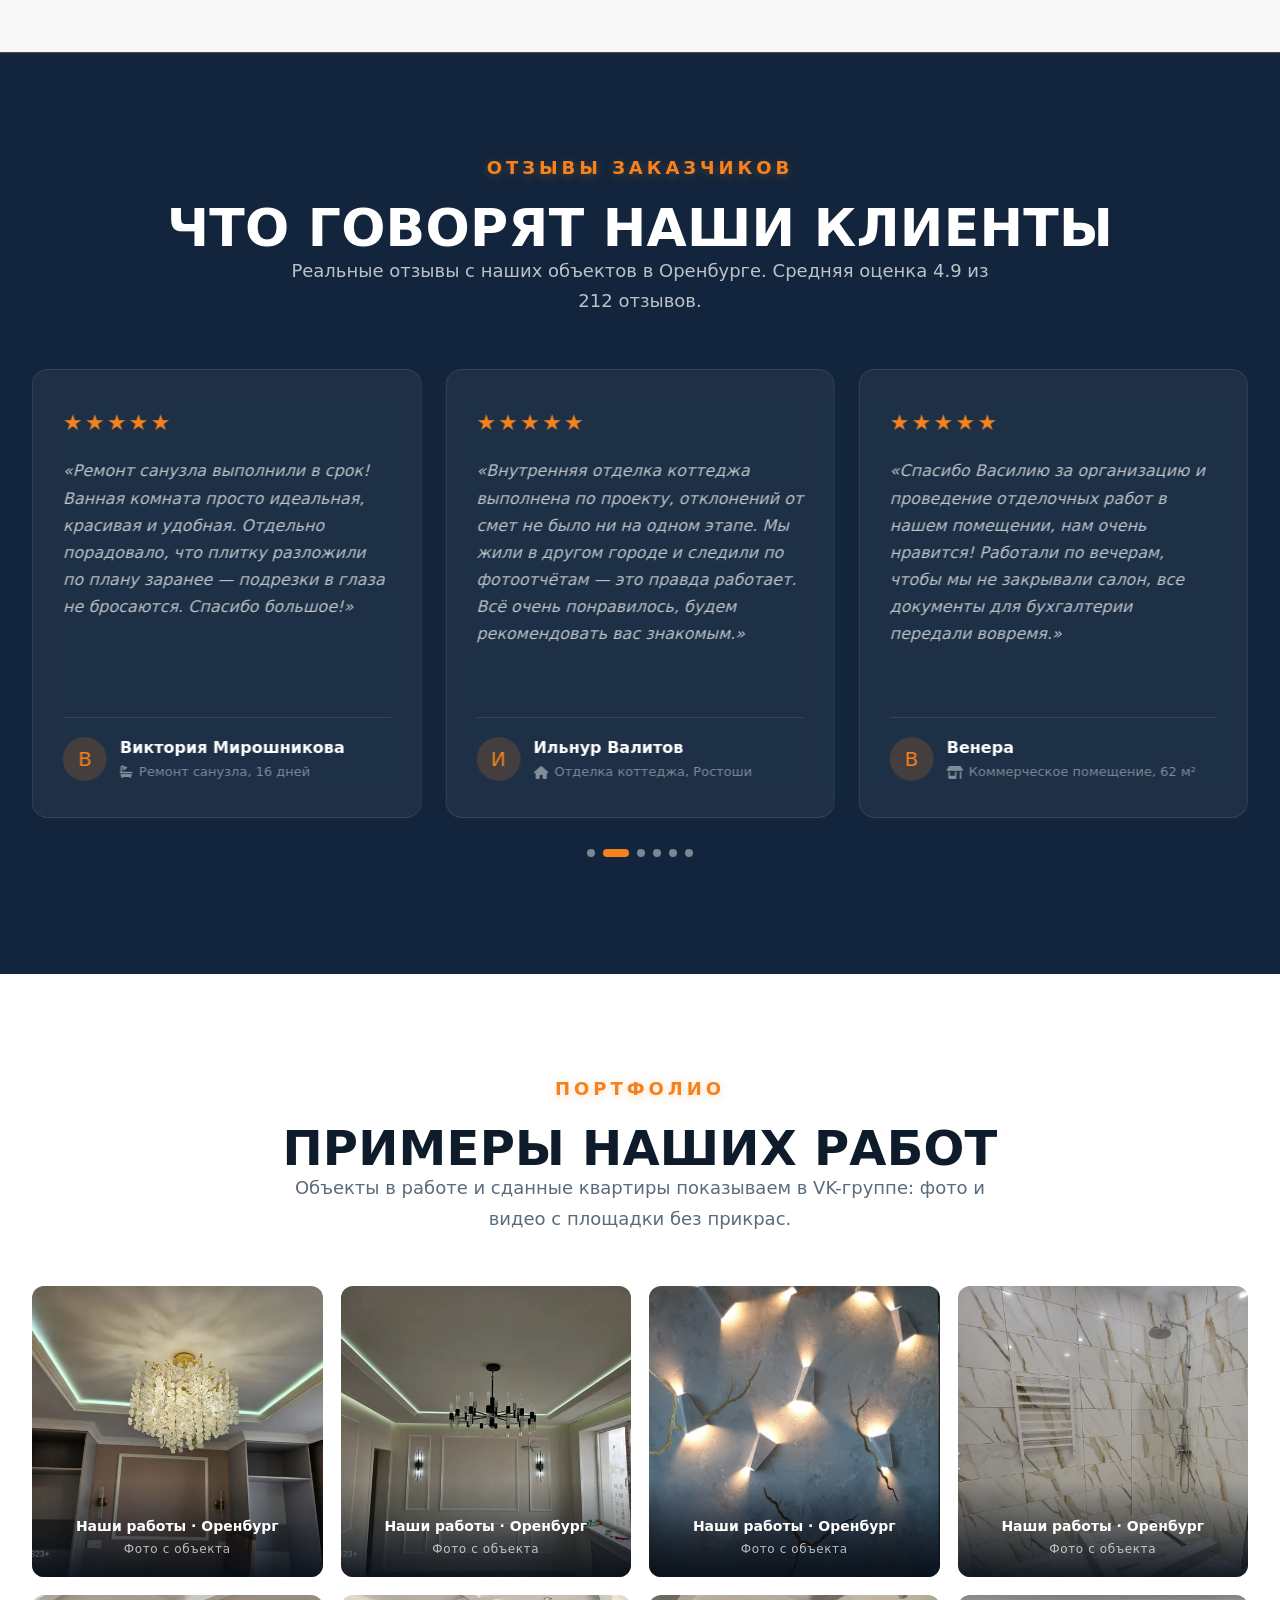
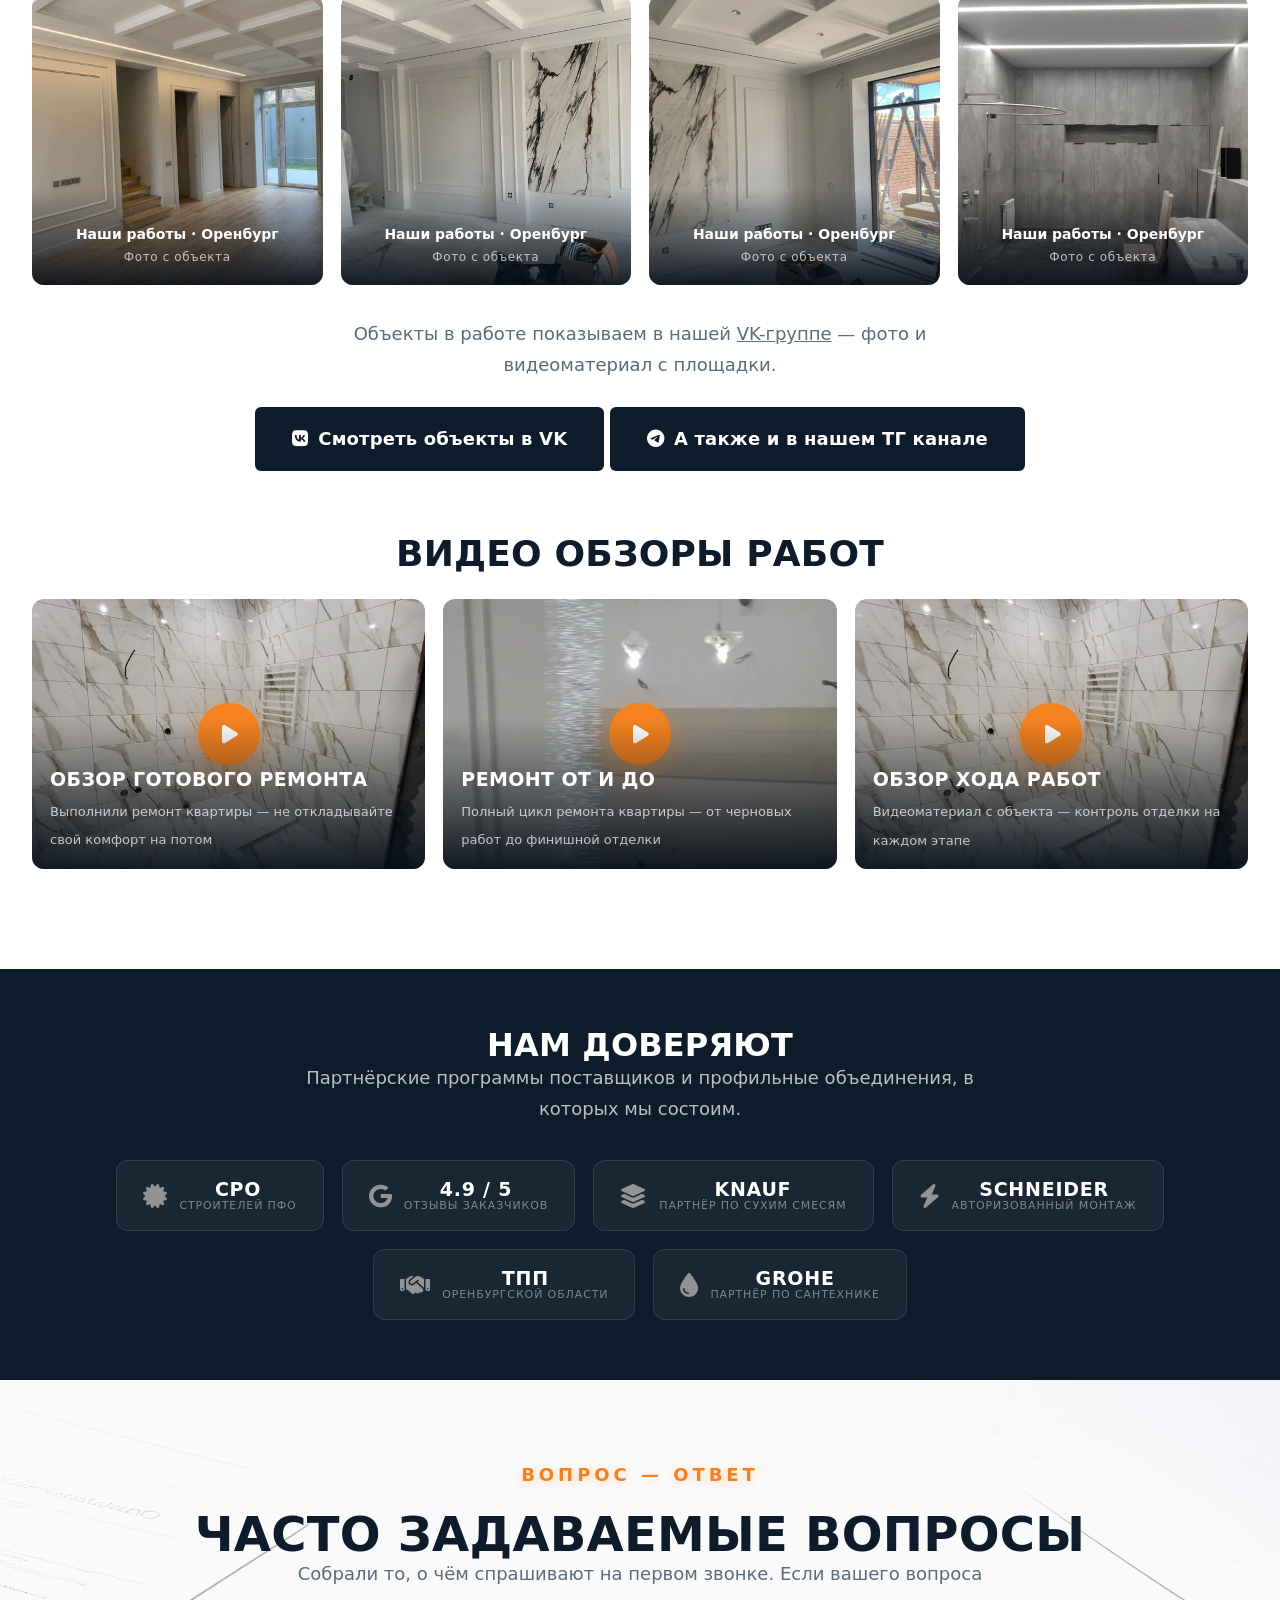
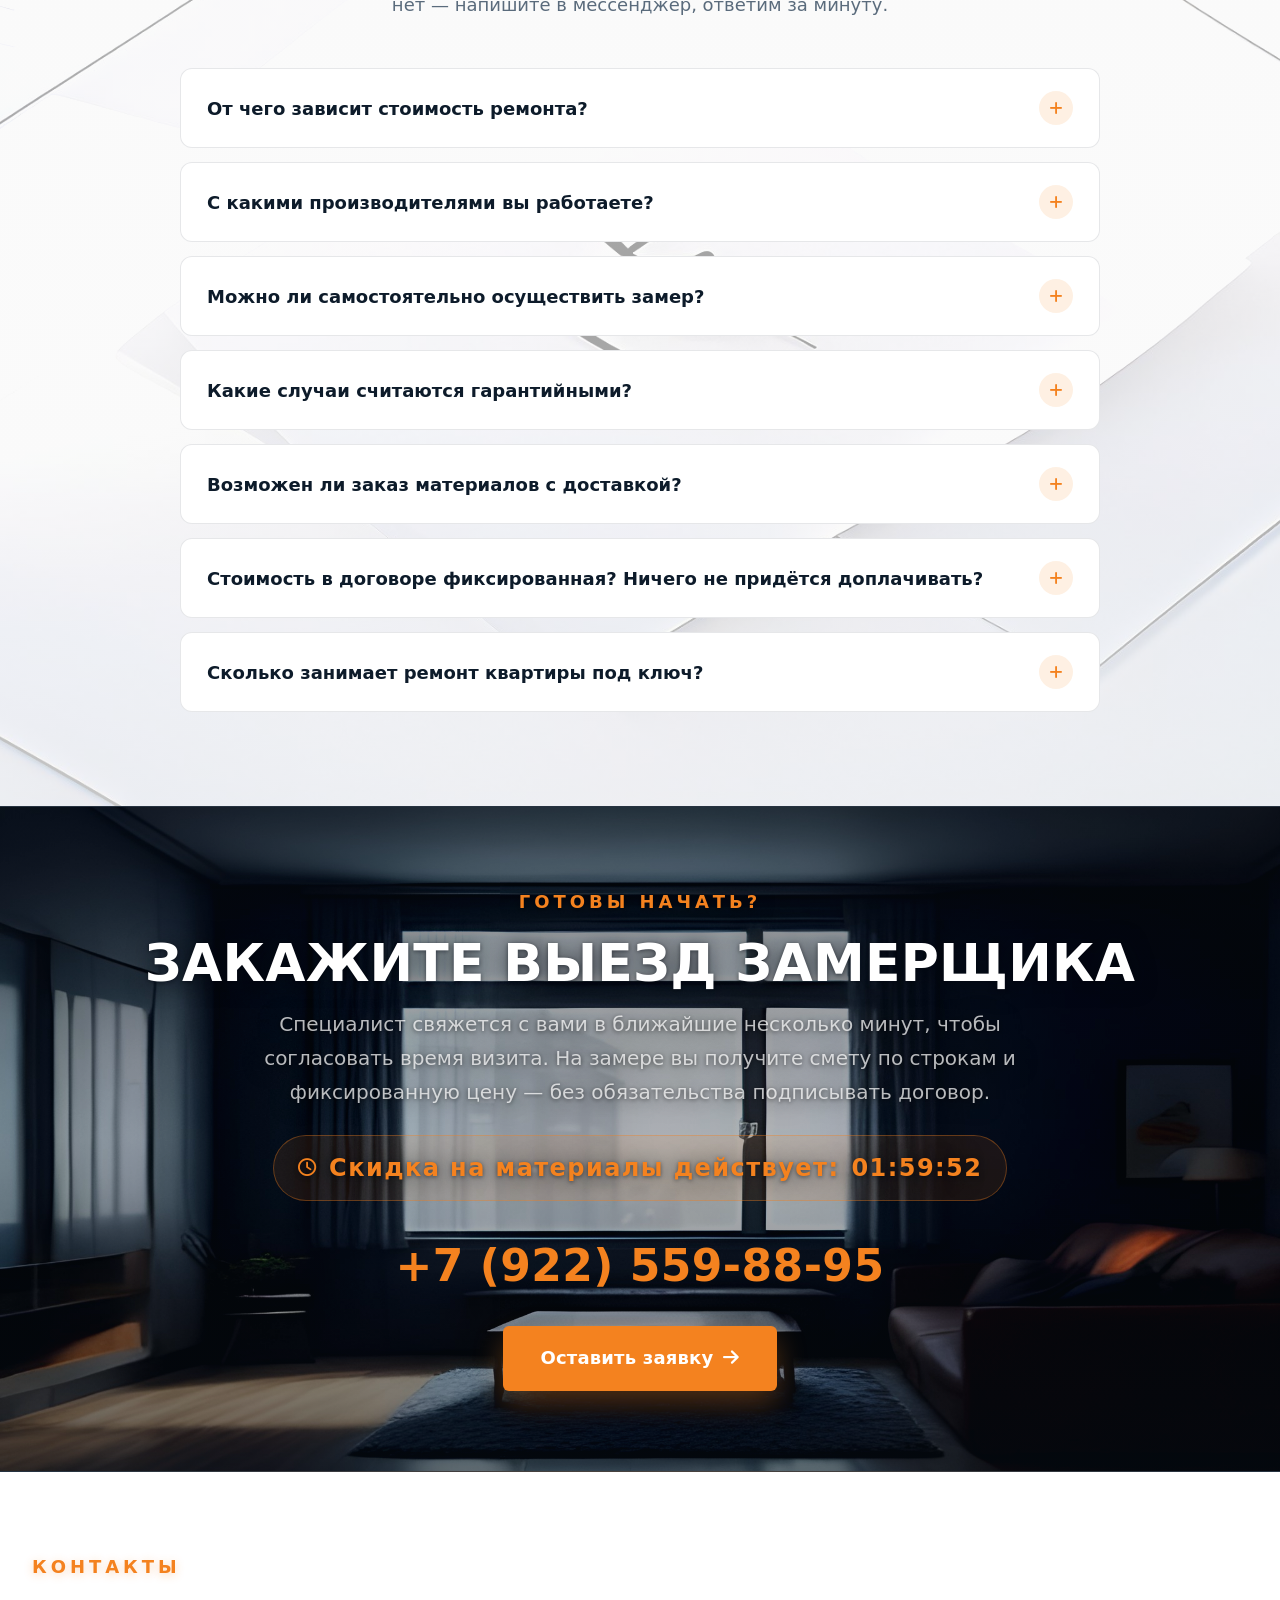
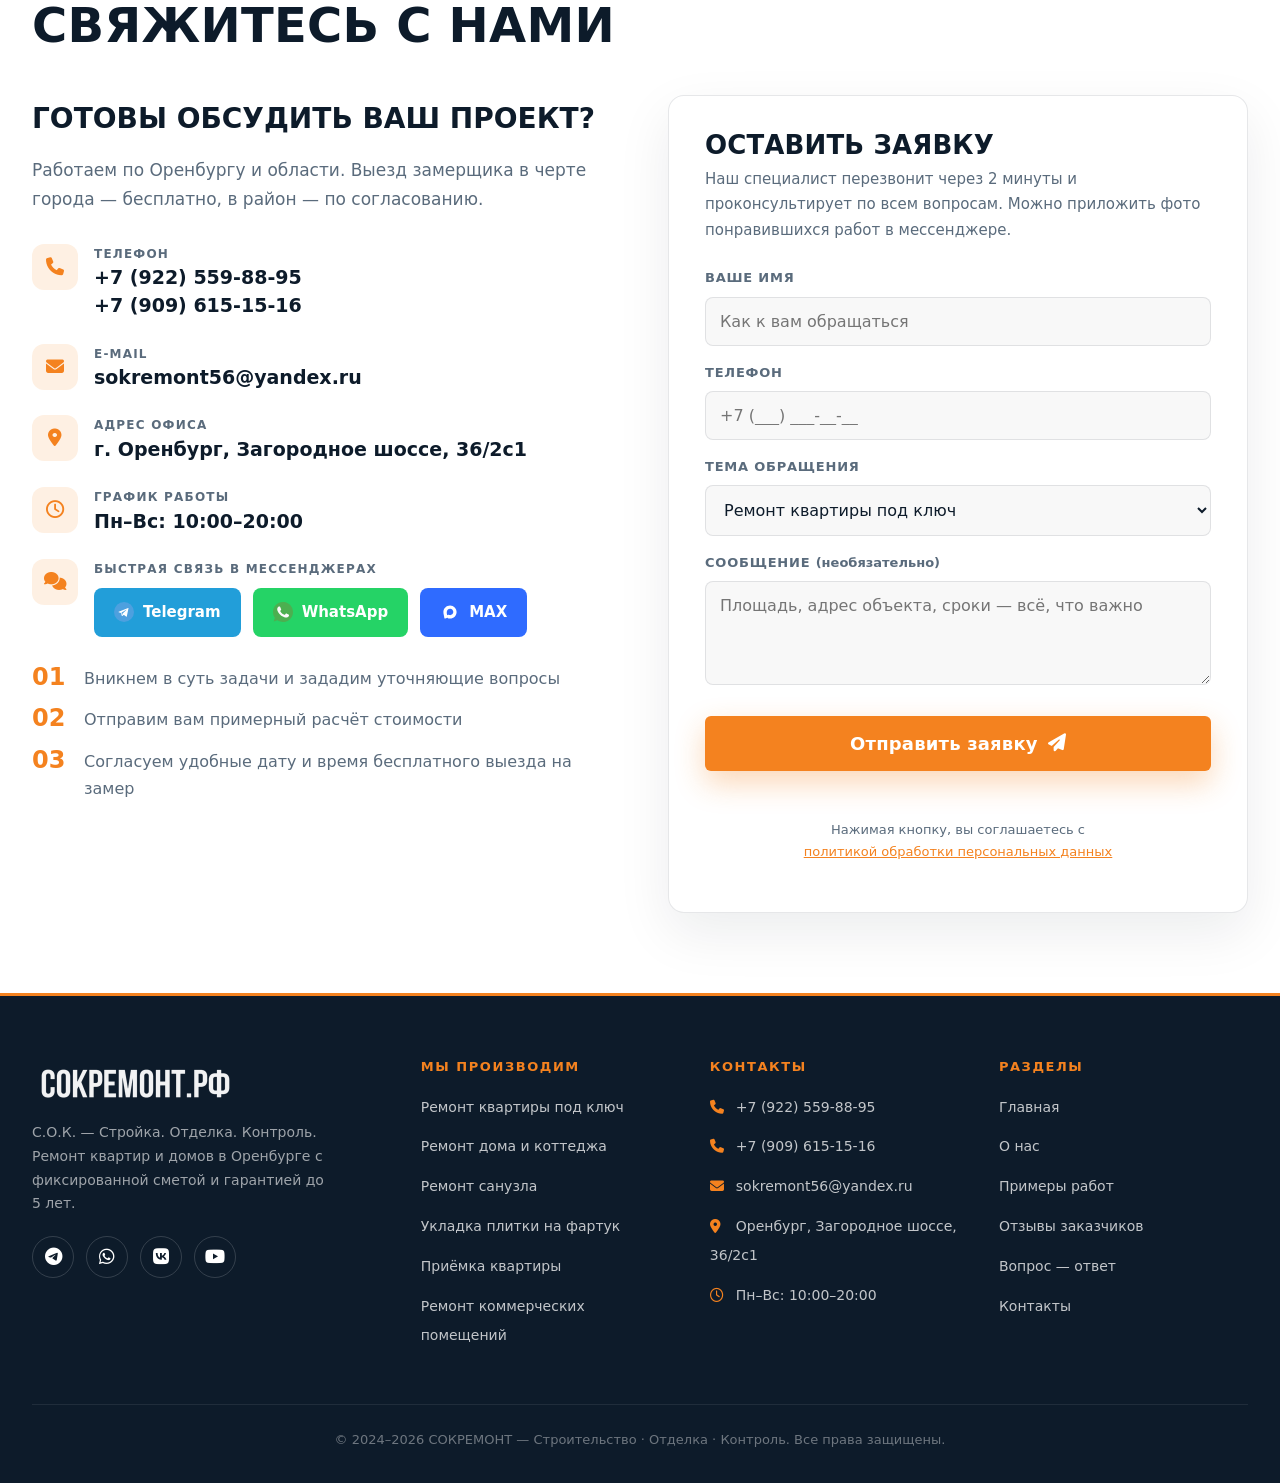
==== commit 88ef0a44: "Phone number always fully visible (remove blink/pulse animations)" ====
--- a/index.html
+++ b/index.html
@@ -167,7 +167,7 @@
 <noscript><div><img src="https://mc.yandex.ru/watch/97589001" style="position:absolute;left:-9999px" alt=""></div></noscript>
 <!-- /Yandex.Metrika counter -->
 
-<link rel="stylesheet" href="assets/css/style.css?v=27">
+<link rel="stylesheet" href="assets/css/style.css?v=28">
 </head>
 <body>
 <div id="progress"></div>
--- a/assets/css/style.css
+++ b/assets/css/style.css
@@ -83,3 +83,4 @@
 #vidLb{position:fixed;inset:0;z-index:9998;background:rgba(6,12,20,.94);display:none;align-items:center;justify-content:center;padding:40px}#vidLb.open{display:flex}#vidLb video{width:100%;max-width:min(1100px,92vw);max-height:82vh;background:#000;border-radius:10px;box-shadow:0 30px 80px rgba(0,0,0,.6)}#vidLb .close{position:absolute;top:24px;right:28px;width:48px;height:48px;border-radius:50%;border:1px solid rgba(255,255,255,.3);background:0 0;color:#fff;font-size:20px;cursor:pointer;transition:background .25s}#vidLb .close:hover{background:var(--accent);border-color:var(--accent)}
 .h2-why{font-size:46px;overflow-wrap:break-word}@media(max-width:900px){.h2-why{font-size:36px}}@media(max-width:768px){.h2-why{font-size:30px}}@media(max-width:400px){.h2-why{font-size:26px}}
 .sr-only{position:absolute;width:1px;height:1px;padding:0;margin:-1px;overflow:hidden;clip:rect(0,0,0,0);white-space:nowrap;border:0}
+.blink-phone,html[data-theme=light] .blink-phone{animation:none!important;opacity:1!important}.hdr-phone a{animation:none!important;opacity:1!important}.cta-phone:hover{opacity:1!important}
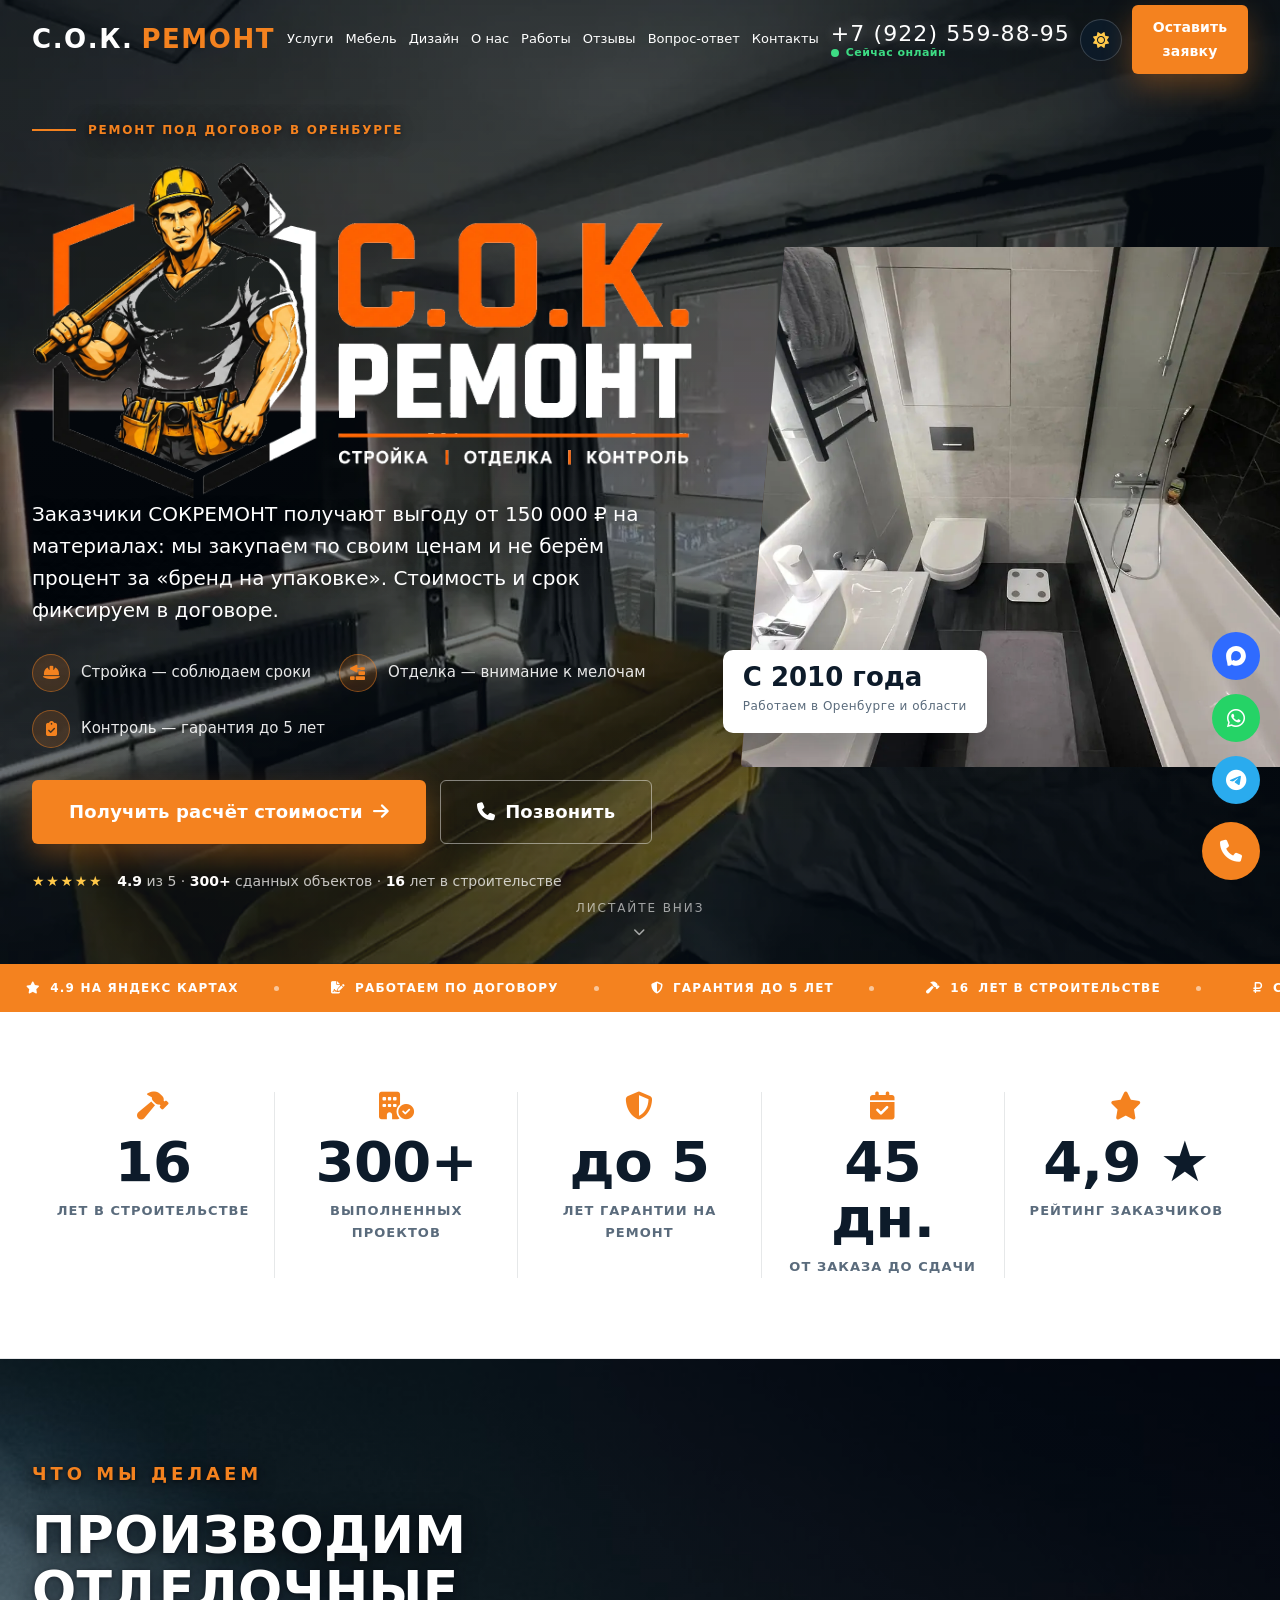
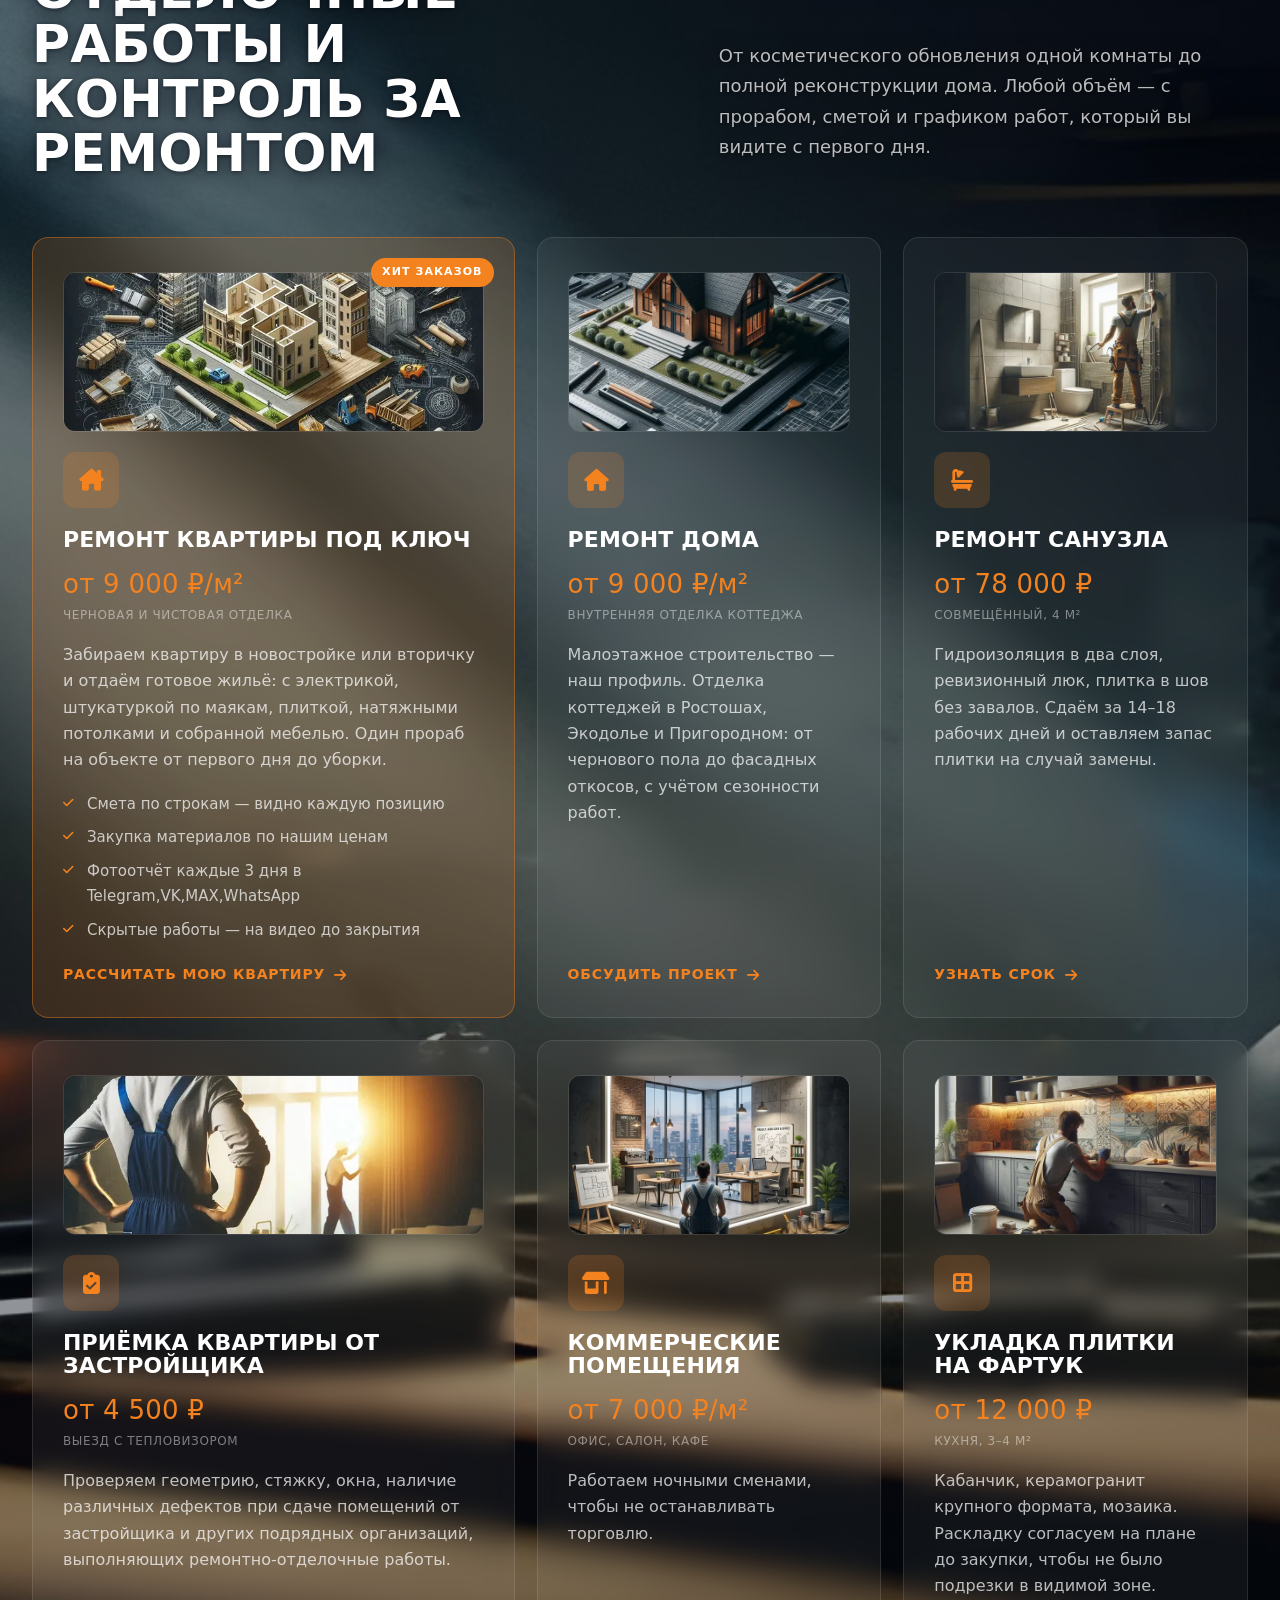
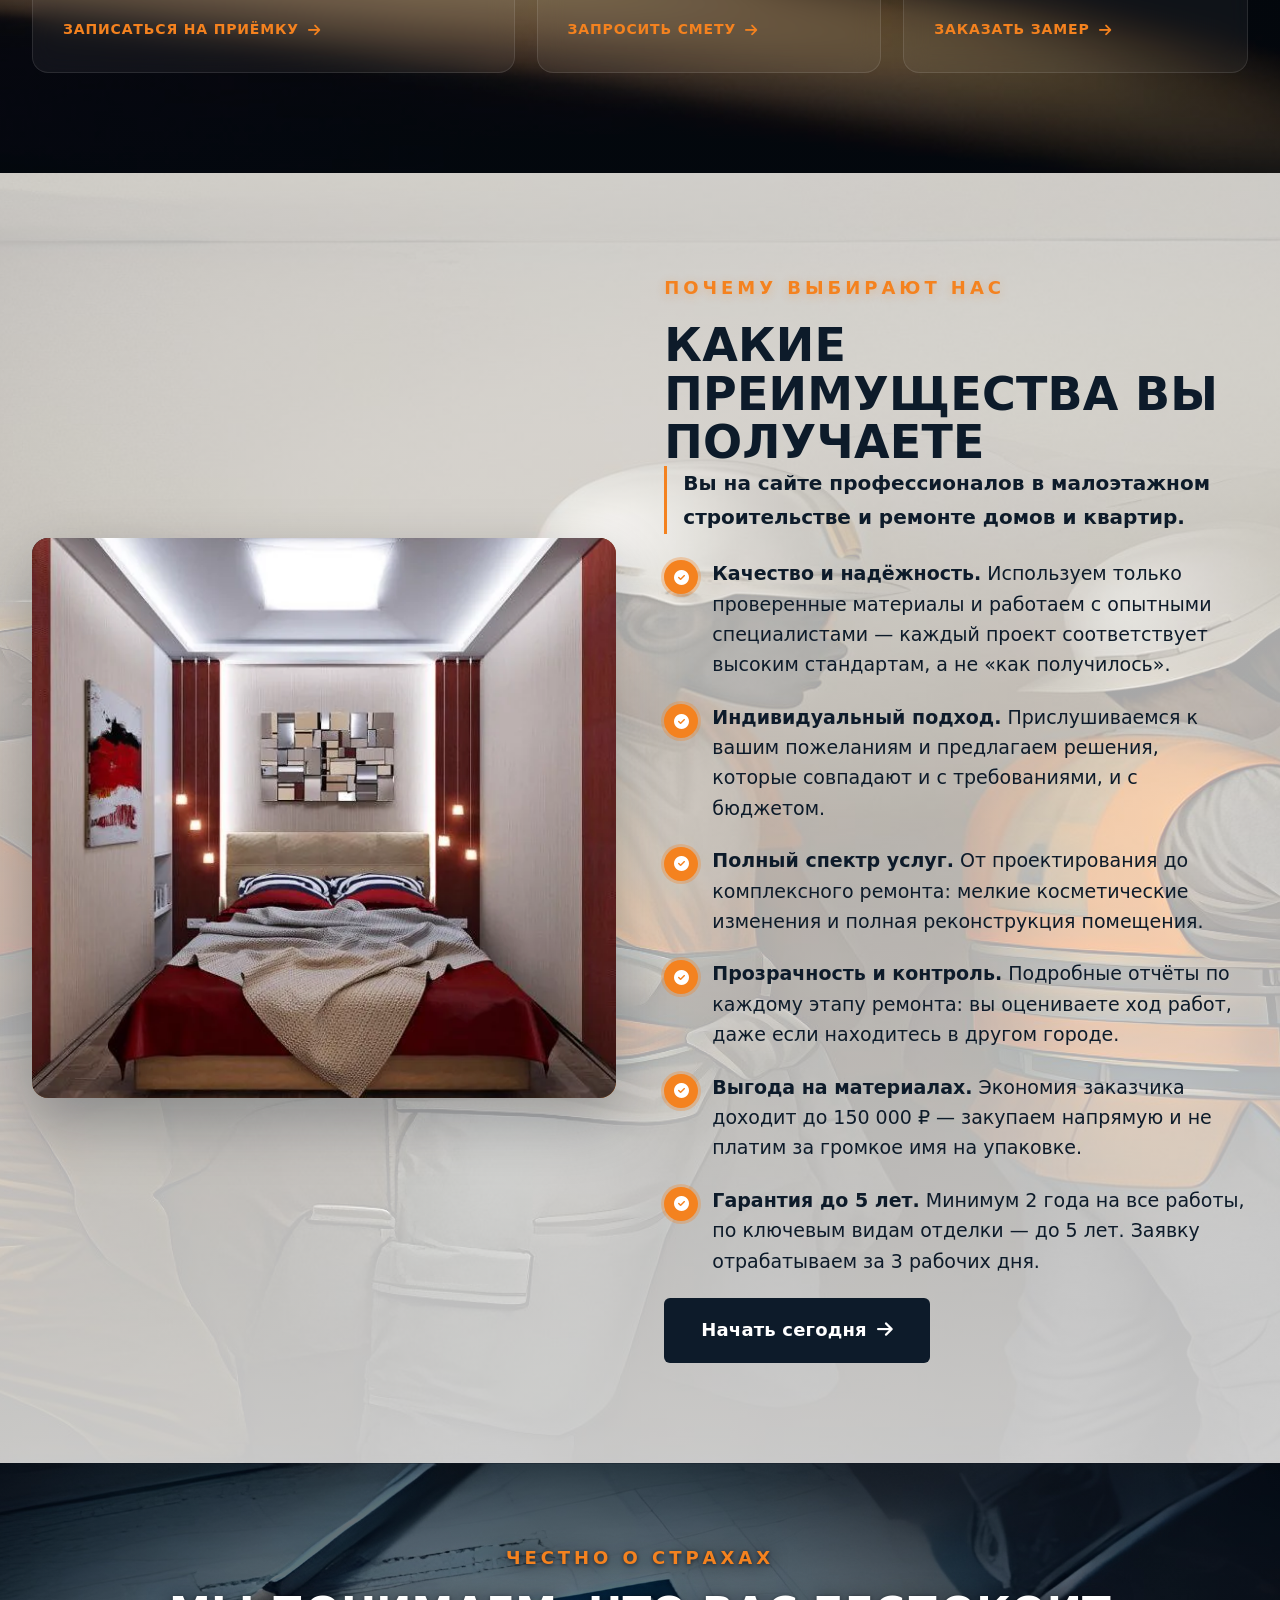
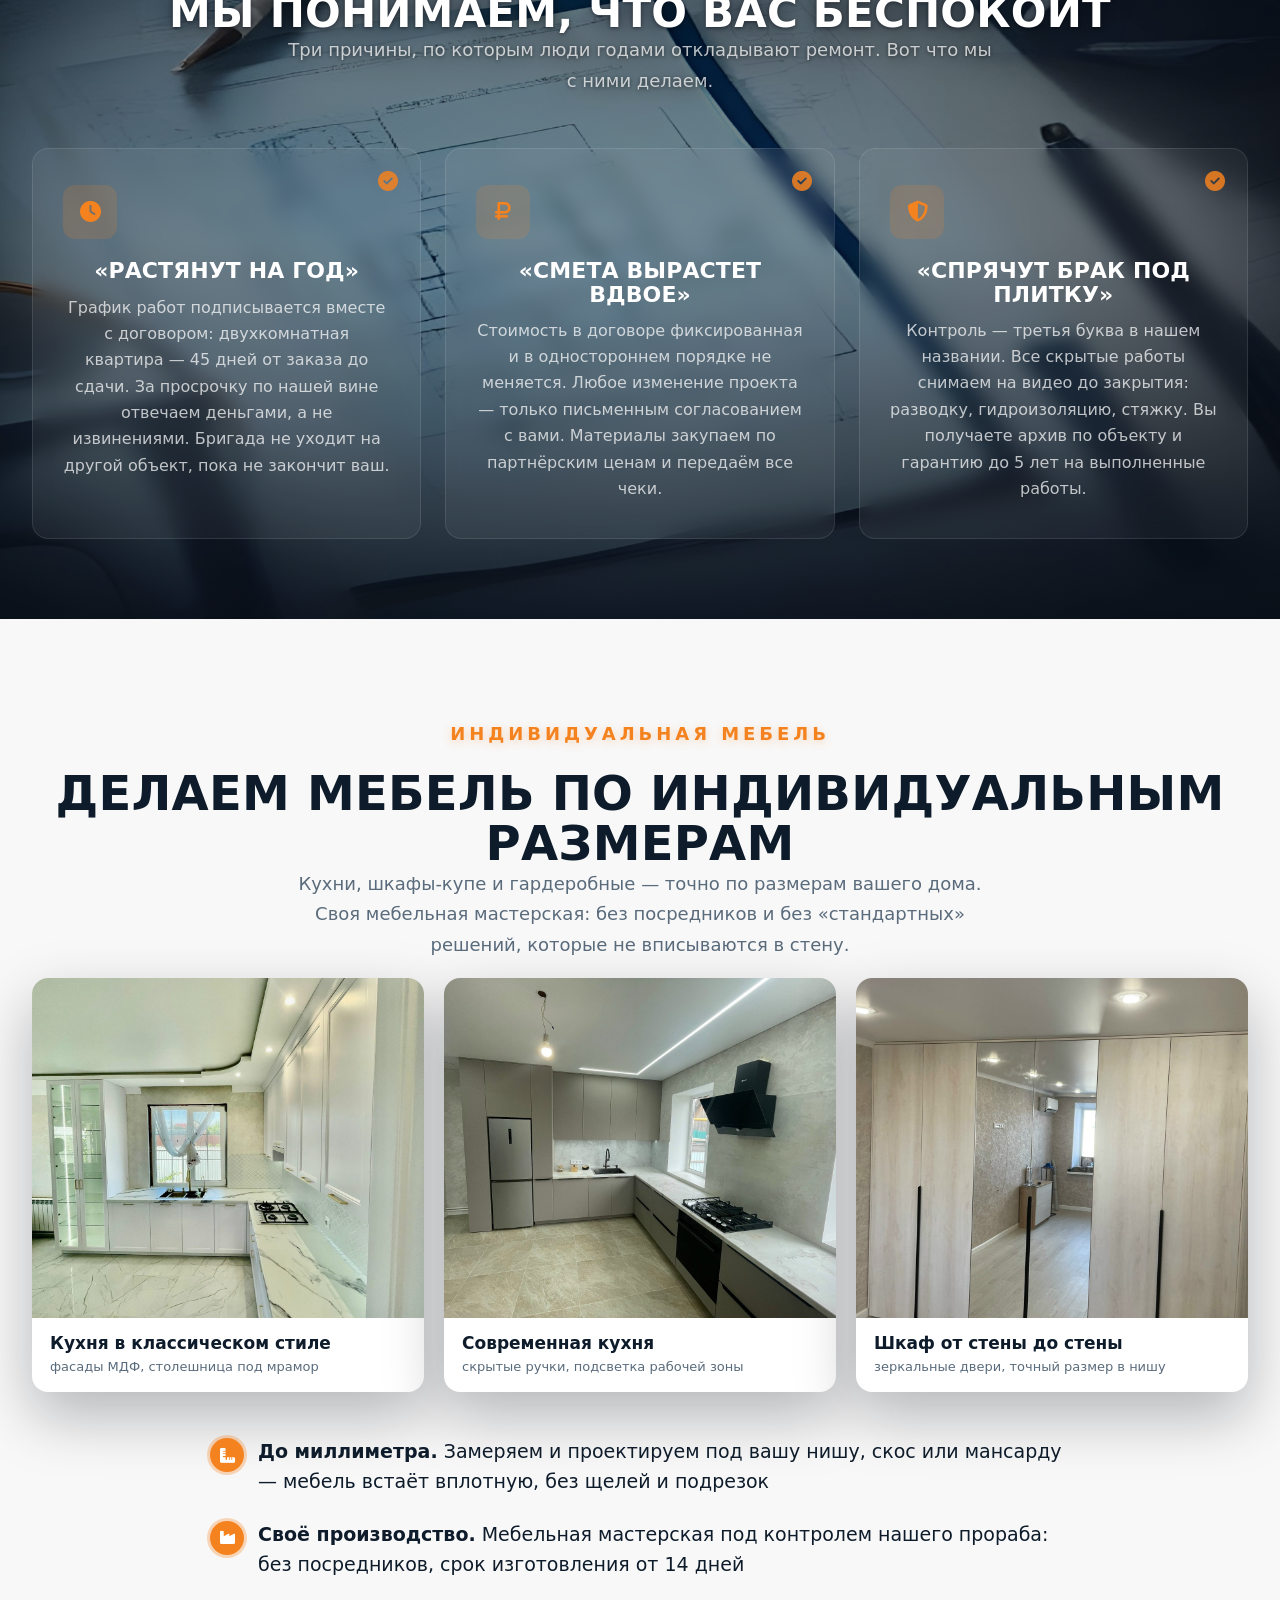
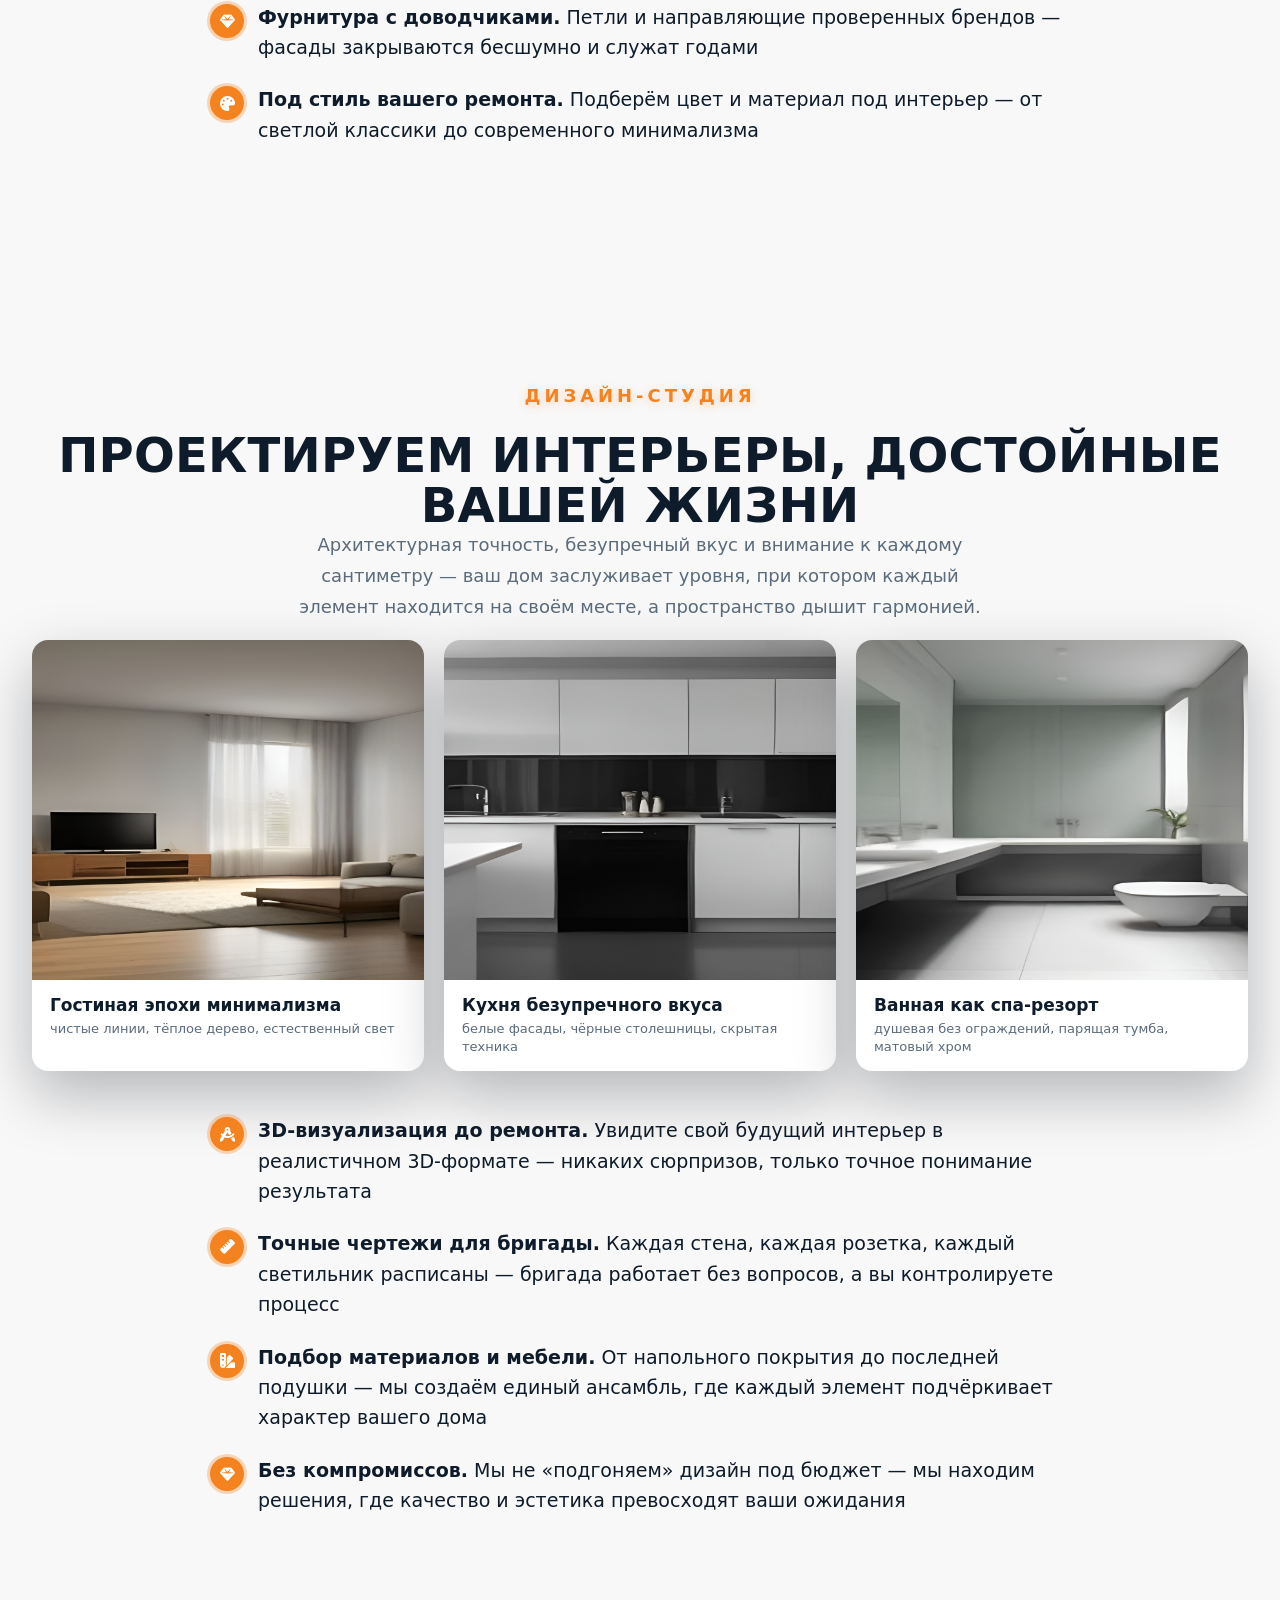
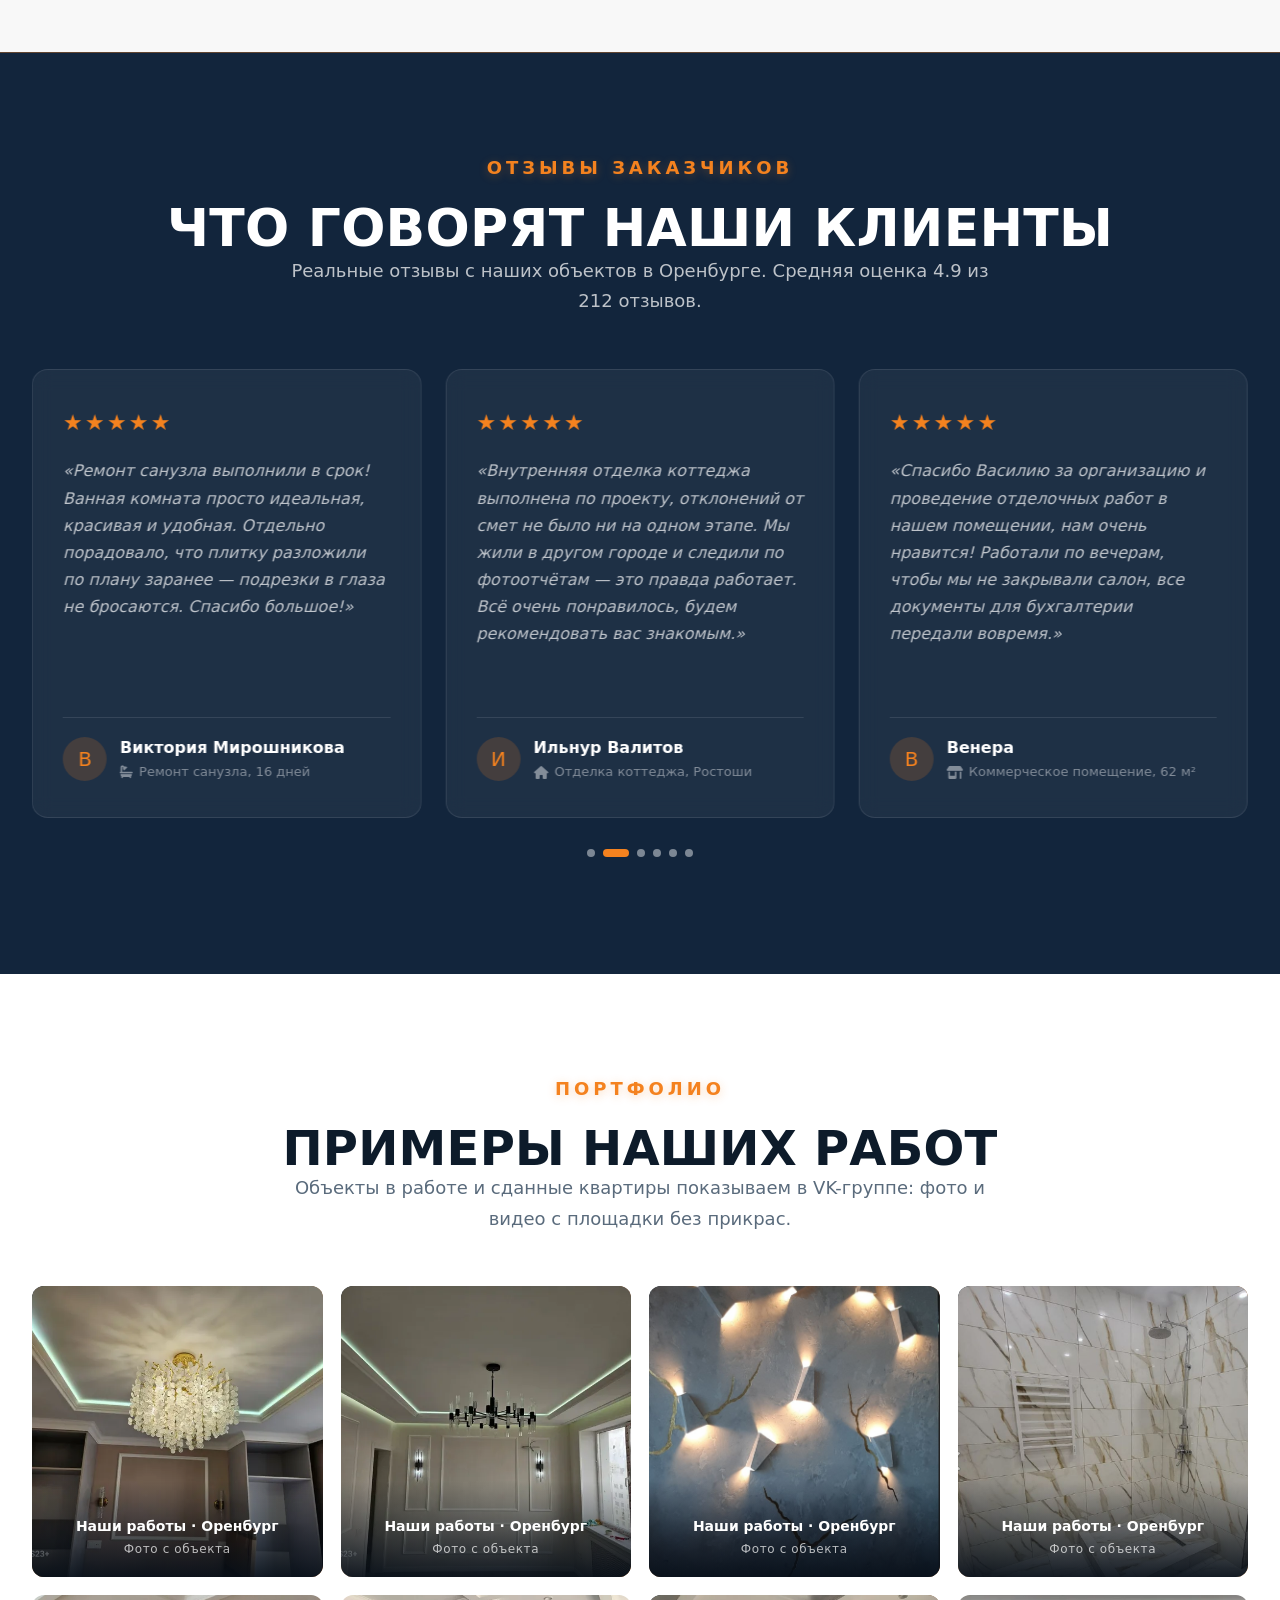
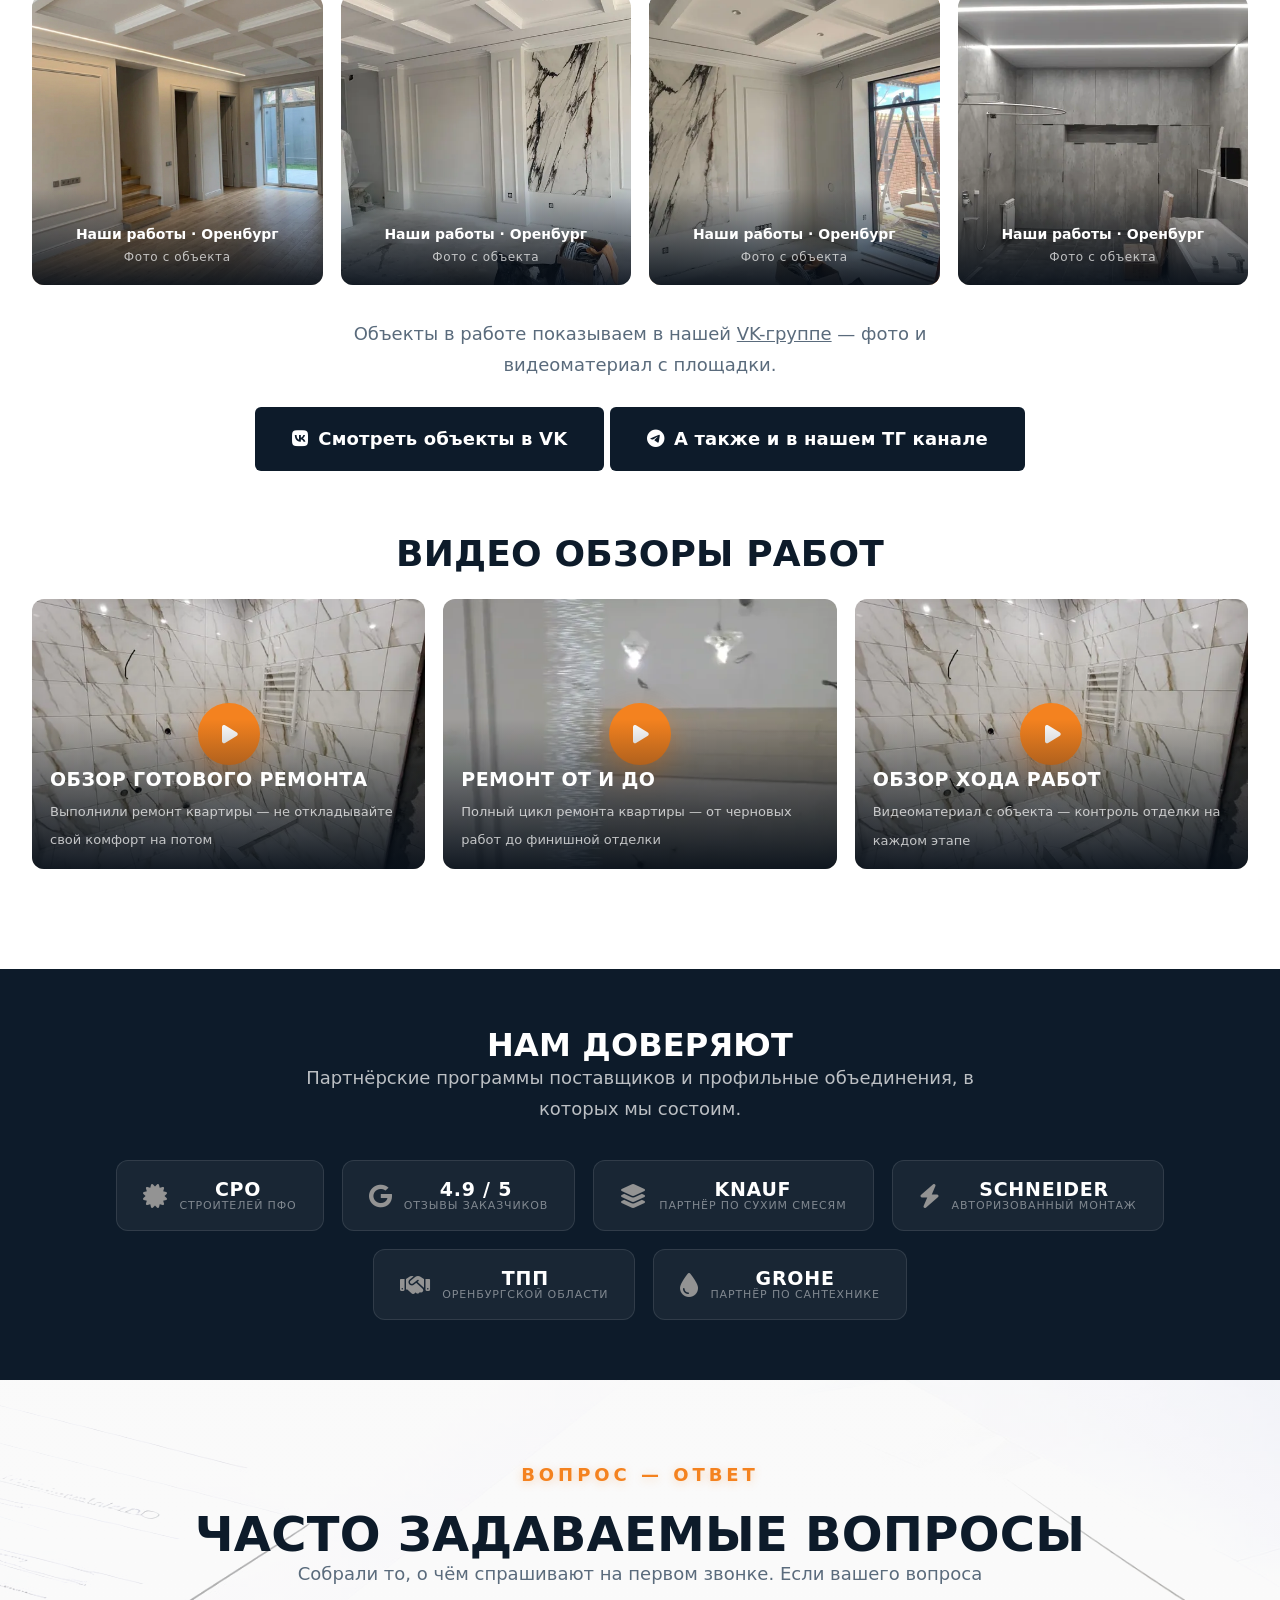
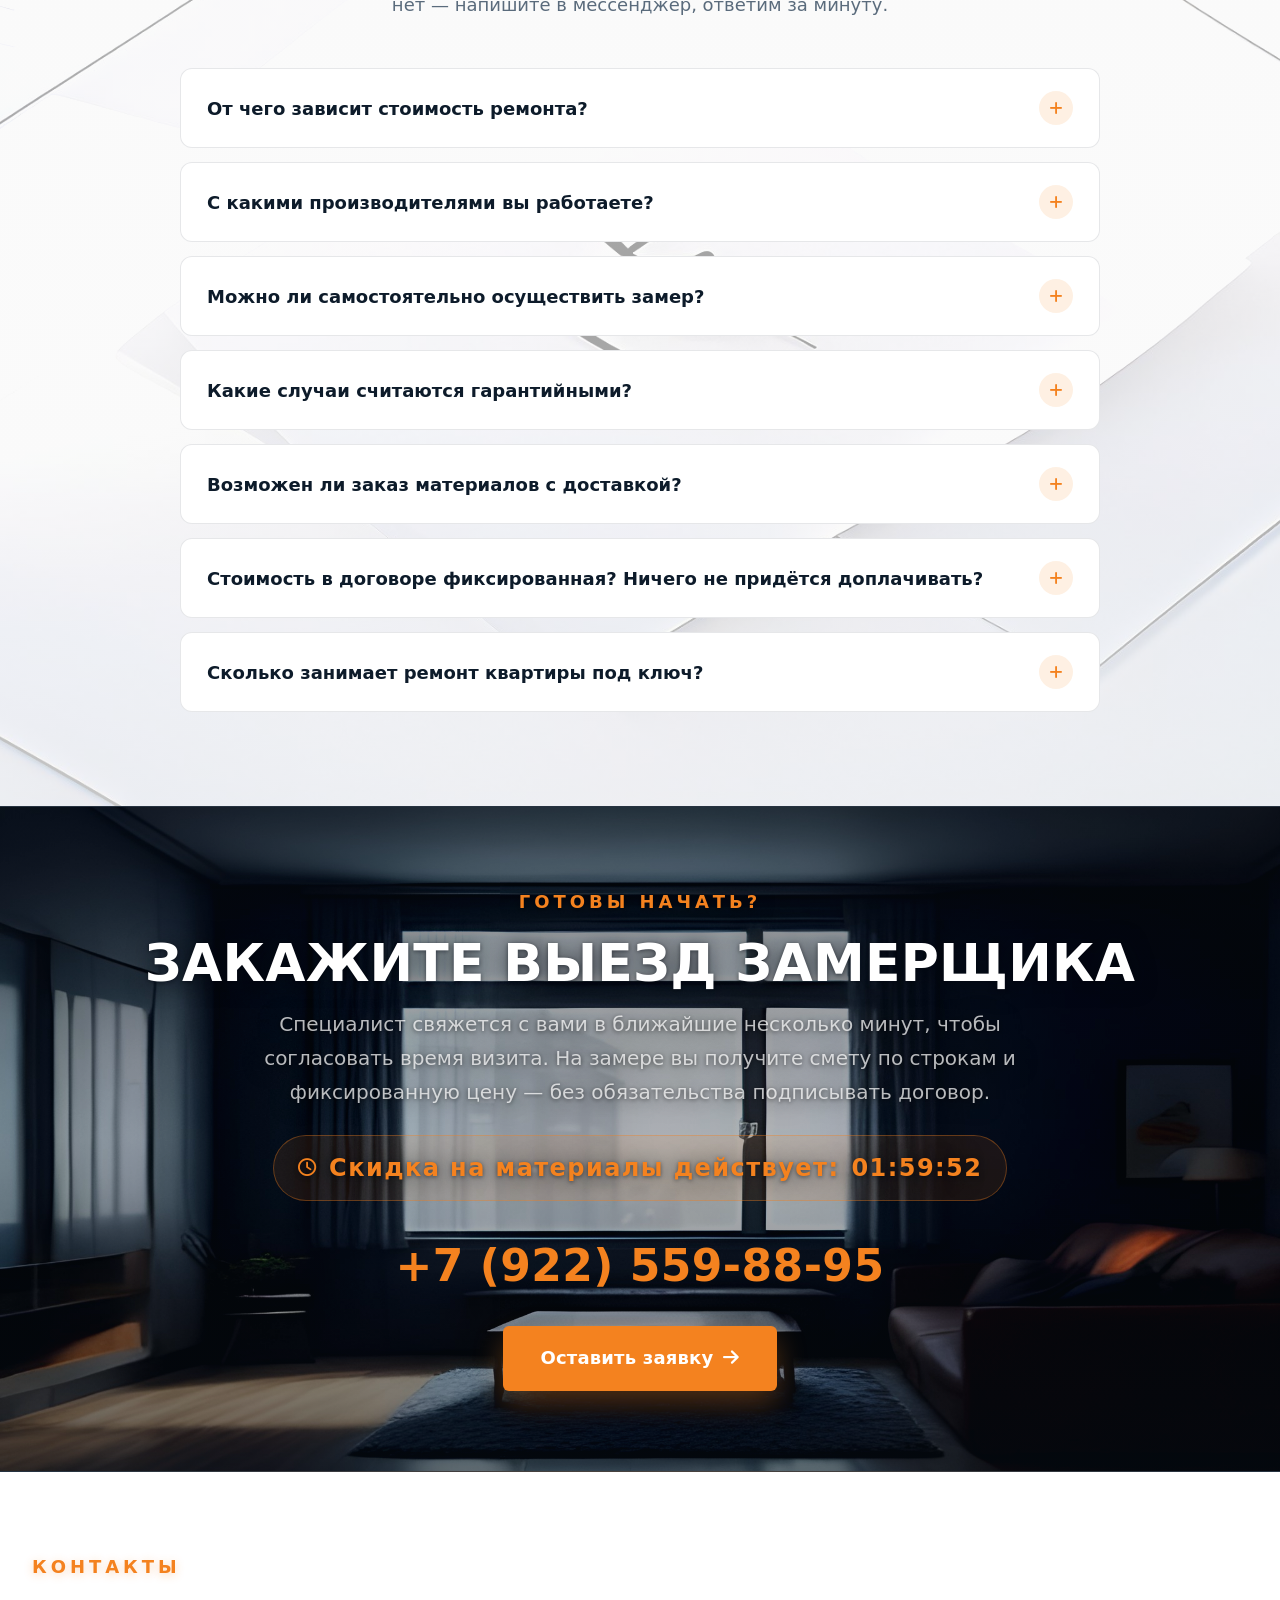
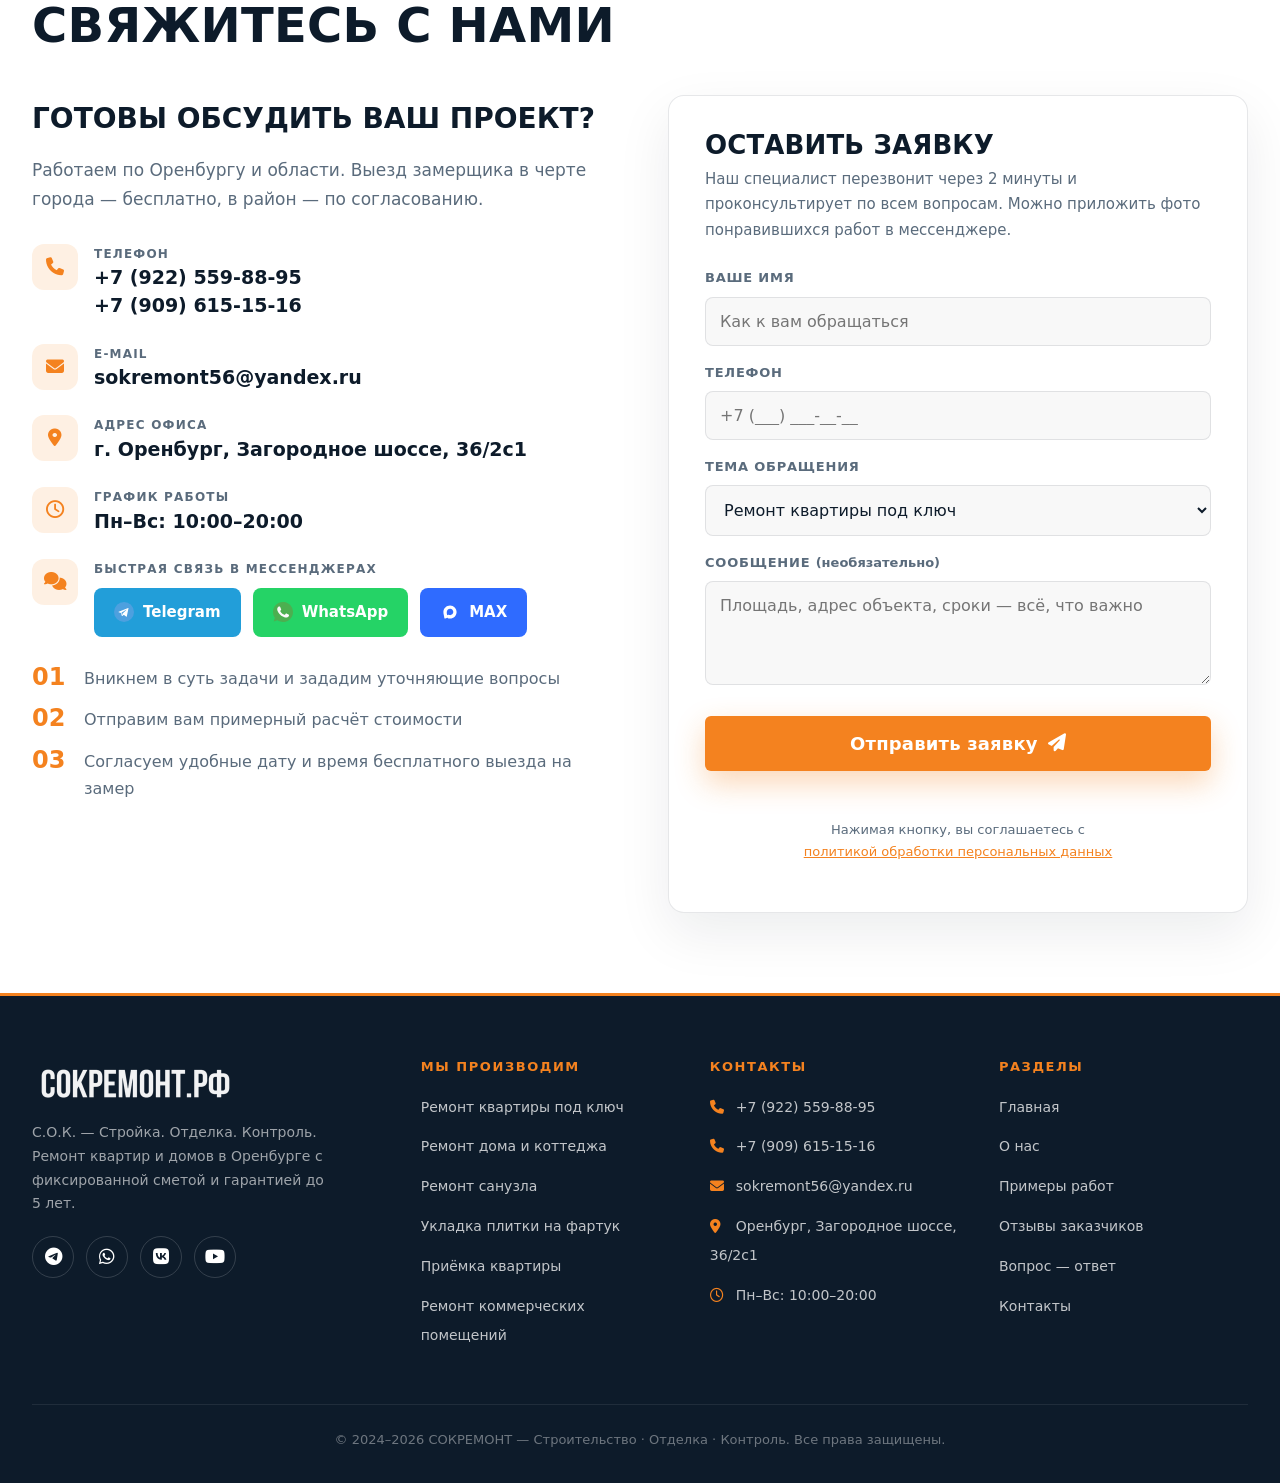
==== commit 9da0c093: "Restore phone blink; make CTA phone scale so number is never truncated" ====
--- a/index.html
+++ b/index.html
@@ -167,7 +167,7 @@
 <noscript><div><img src="https://mc.yandex.ru/watch/97589001" style="position:absolute;left:-9999px" alt=""></div></noscript>
 <!-- /Yandex.Metrika counter -->
 
-<link rel="stylesheet" href="assets/css/style.css?v=28">
+<link rel="stylesheet" href="assets/css/style.css?v=29">
 </head>
 <body>
 <div id="progress"></div>
--- a/assets/css/style.css
+++ b/assets/css/style.css
@@ -83,4 +83,4 @@
 #vidLb{position:fixed;inset:0;z-index:9998;background:rgba(6,12,20,.94);display:none;align-items:center;justify-content:center;padding:40px}#vidLb.open{display:flex}#vidLb video{width:100%;max-width:min(1100px,92vw);max-height:82vh;background:#000;border-radius:10px;box-shadow:0 30px 80px rgba(0,0,0,.6)}#vidLb .close{position:absolute;top:24px;right:28px;width:48px;height:48px;border-radius:50%;border:1px solid rgba(255,255,255,.3);background:0 0;color:#fff;font-size:20px;cursor:pointer;transition:background .25s}#vidLb .close:hover{background:var(--accent);border-color:var(--accent)}
 .h2-why{font-size:46px;overflow-wrap:break-word}@media(max-width:900px){.h2-why{font-size:36px}}@media(max-width:768px){.h2-why{font-size:30px}}@media(max-width:400px){.h2-why{font-size:26px}}
 .sr-only{position:absolute;width:1px;height:1px;padding:0;margin:-1px;overflow:hidden;clip:rect(0,0,0,0);white-space:nowrap;border:0}
-.blink-phone,html[data-theme=light] .blink-phone{animation:none!important;opacity:1!important}.hdr-phone a{animation:none!important;opacity:1!important}.cta-phone:hover{opacity:1!important}
+a[href^="tel"]{white-space:nowrap}.cta-phone{font-size:clamp(18px,6.5vw,44px)}
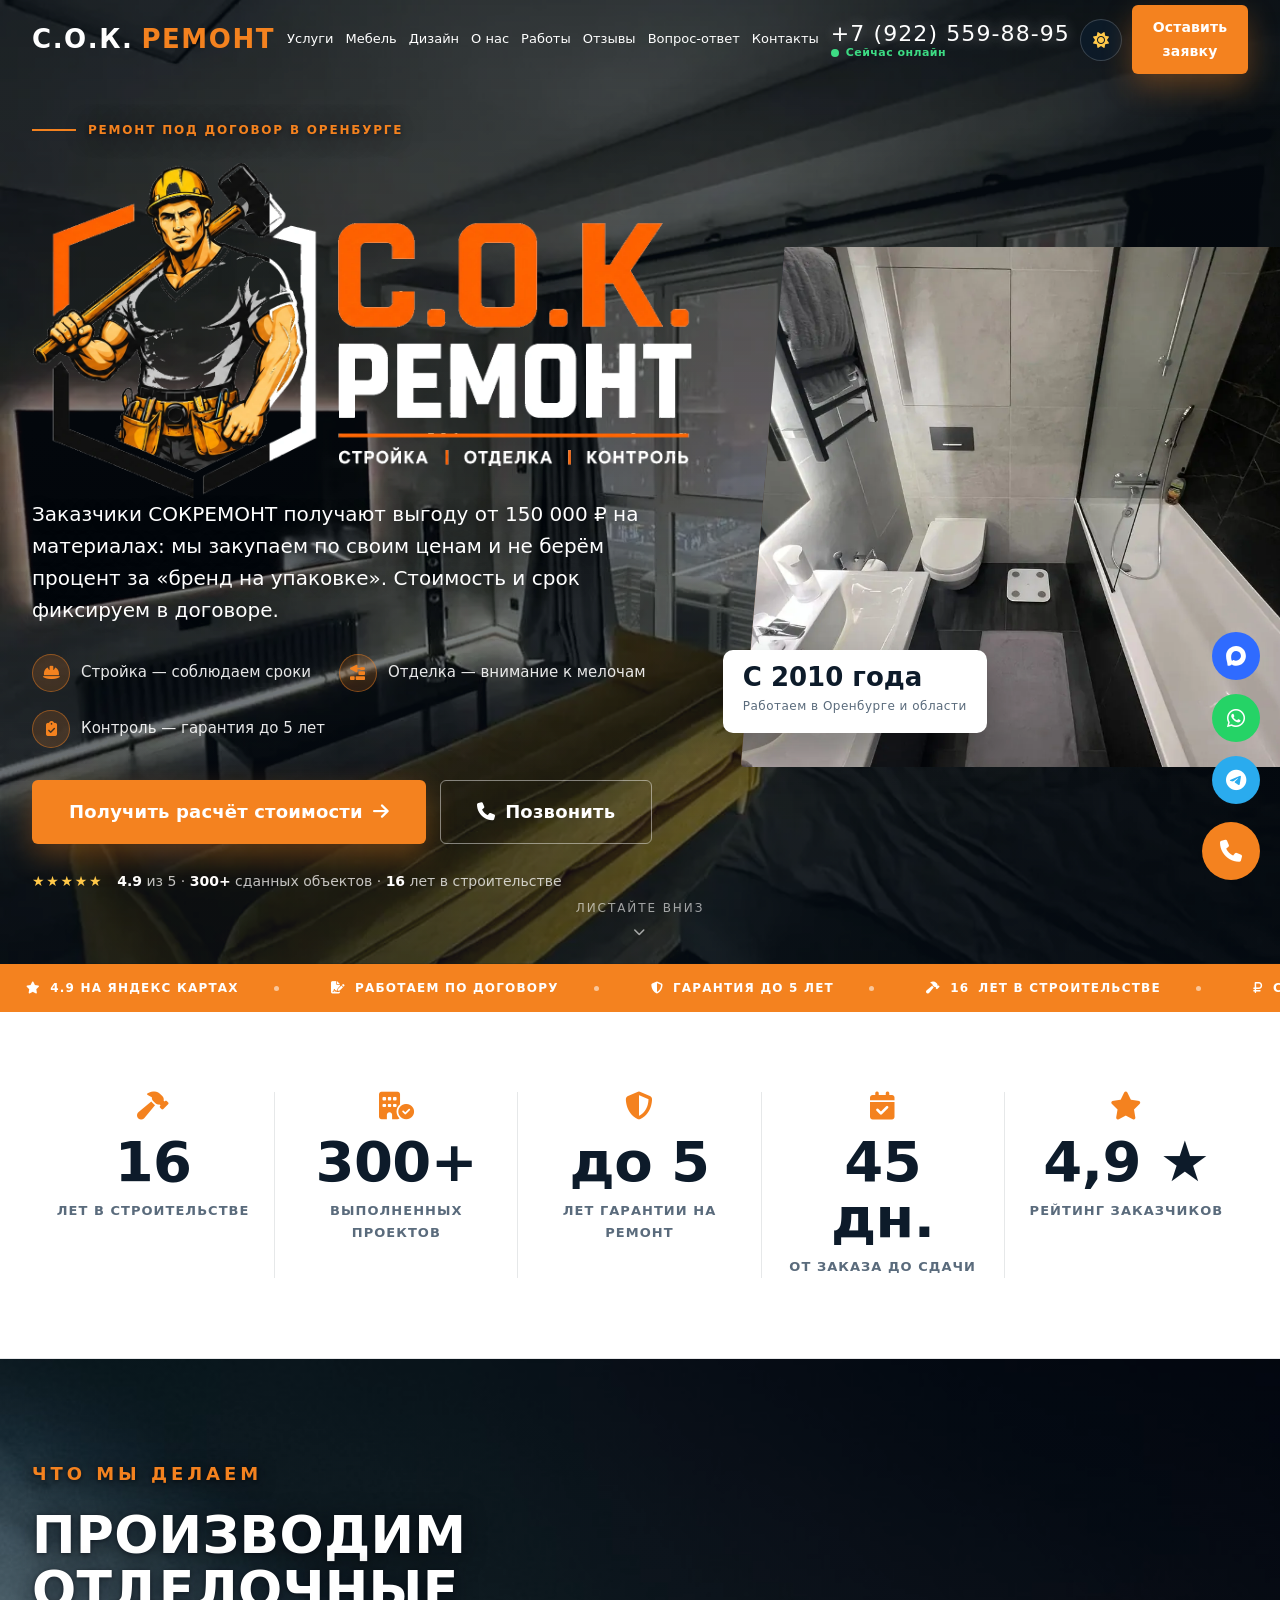
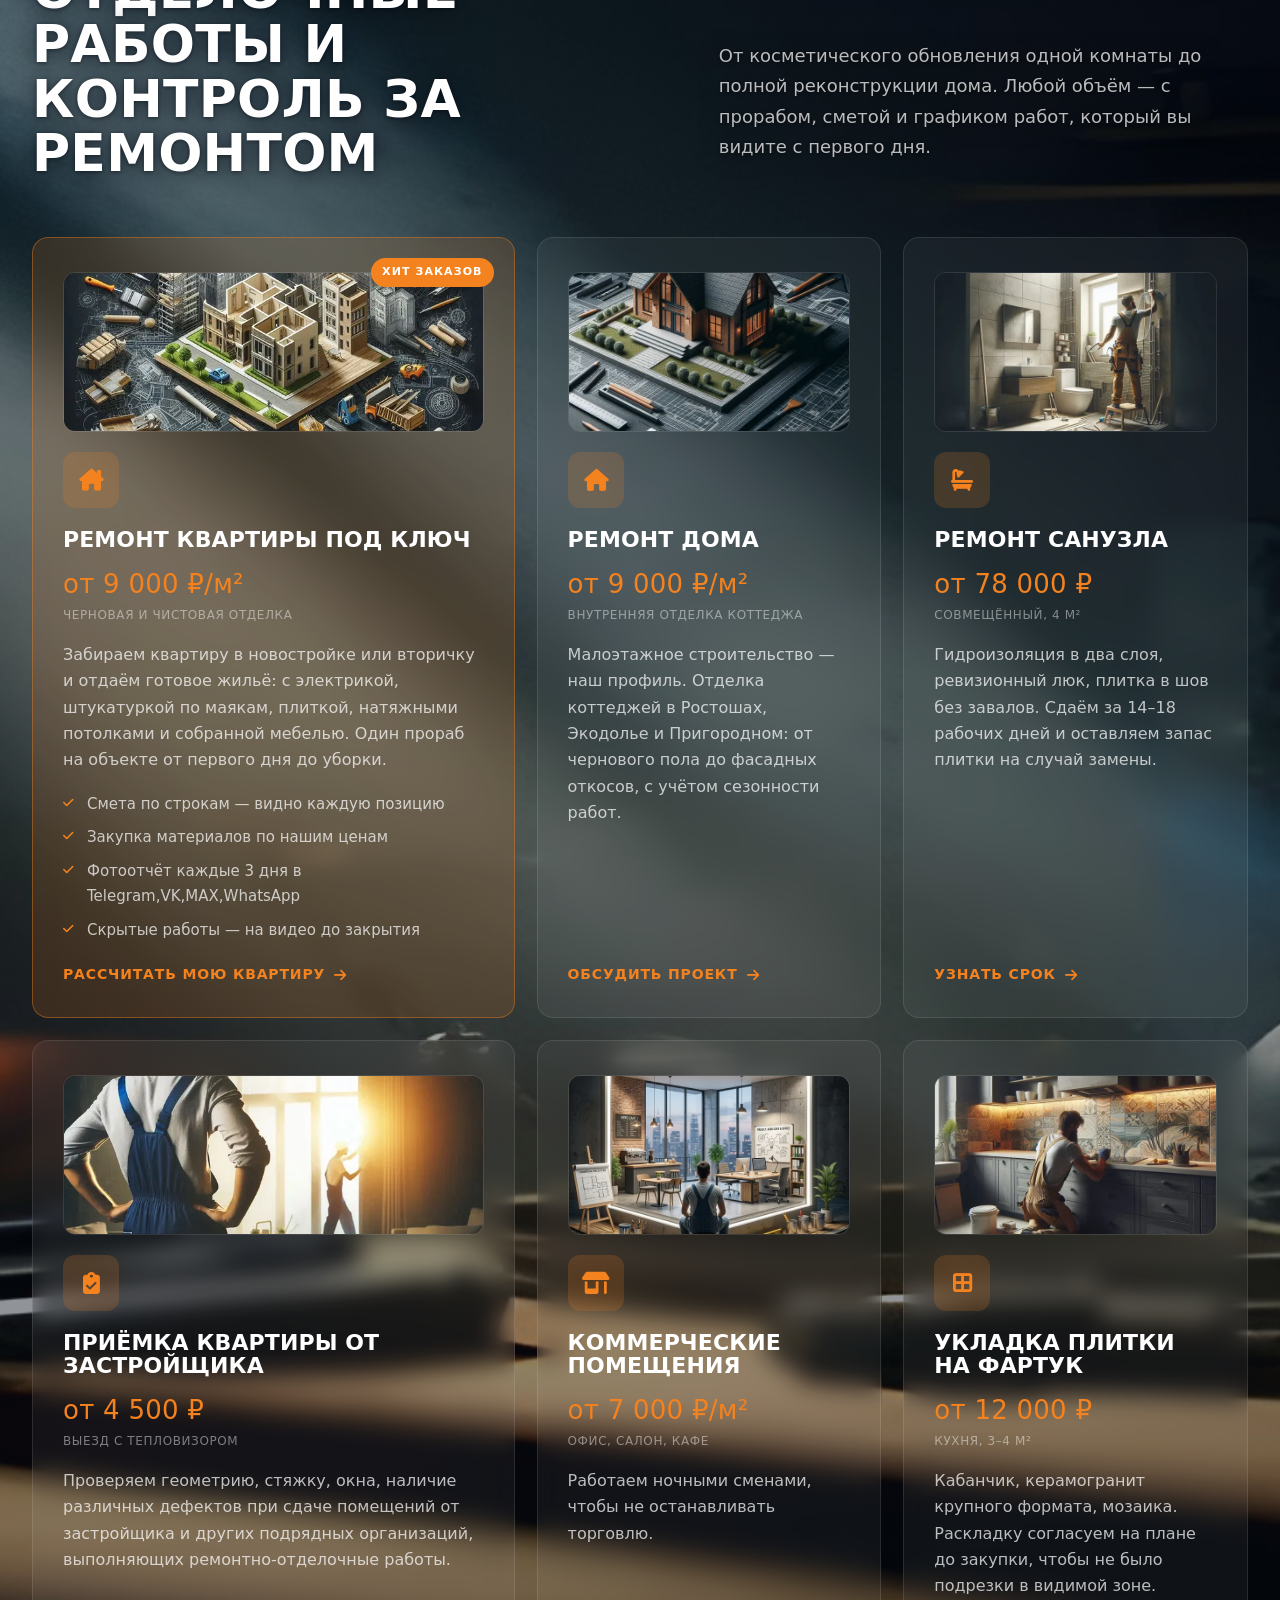
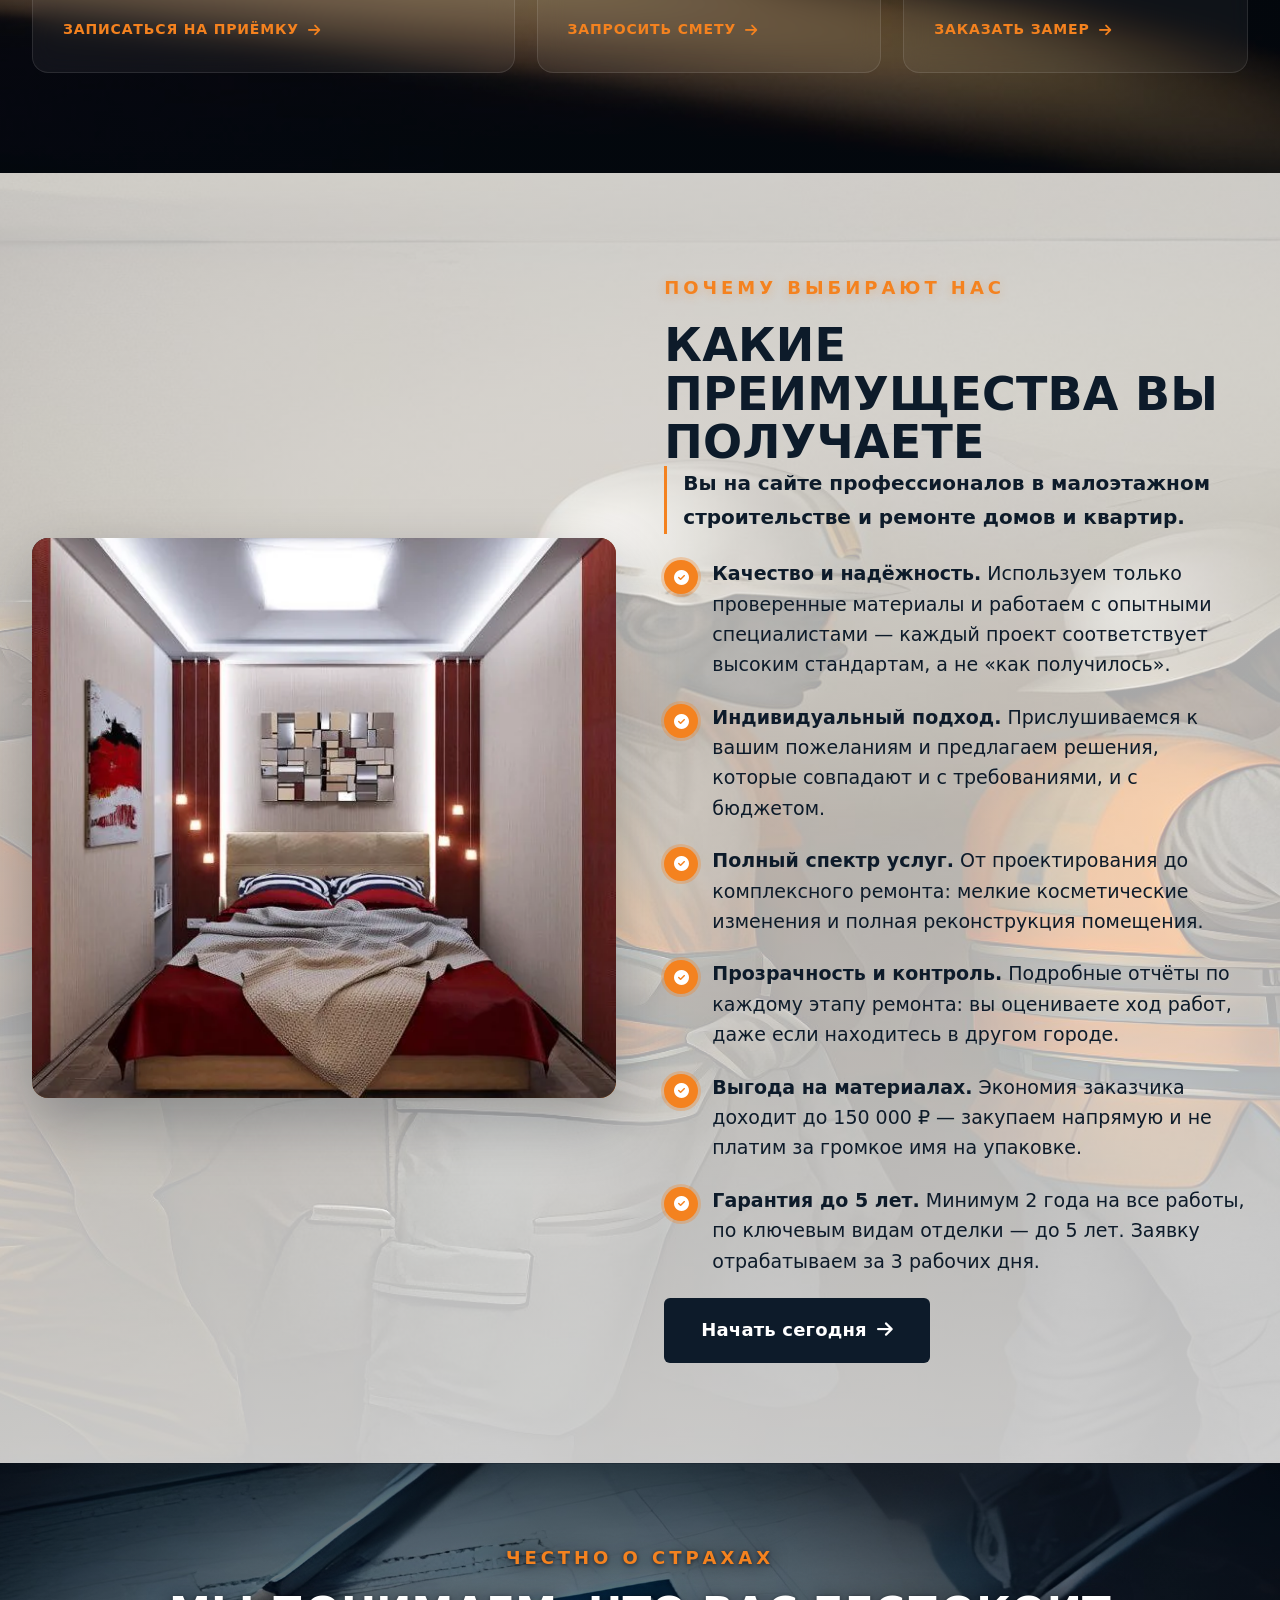
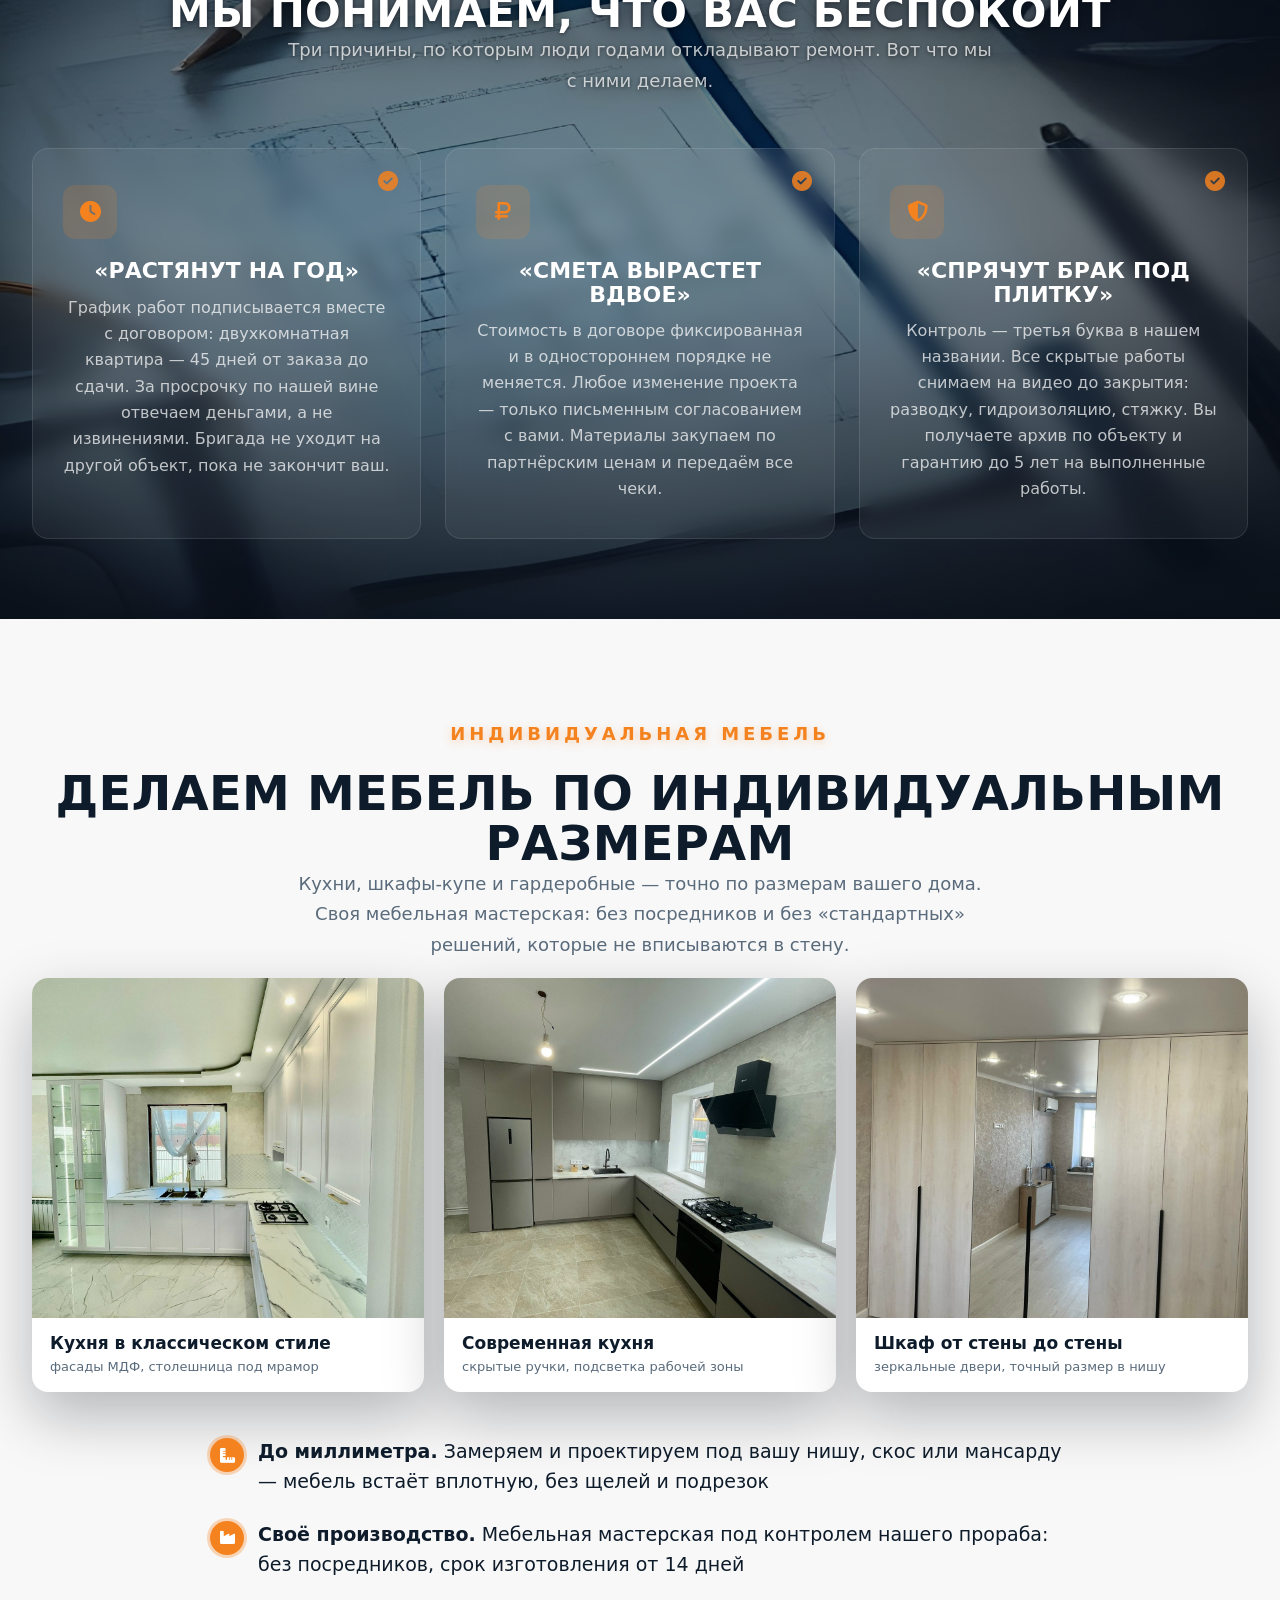
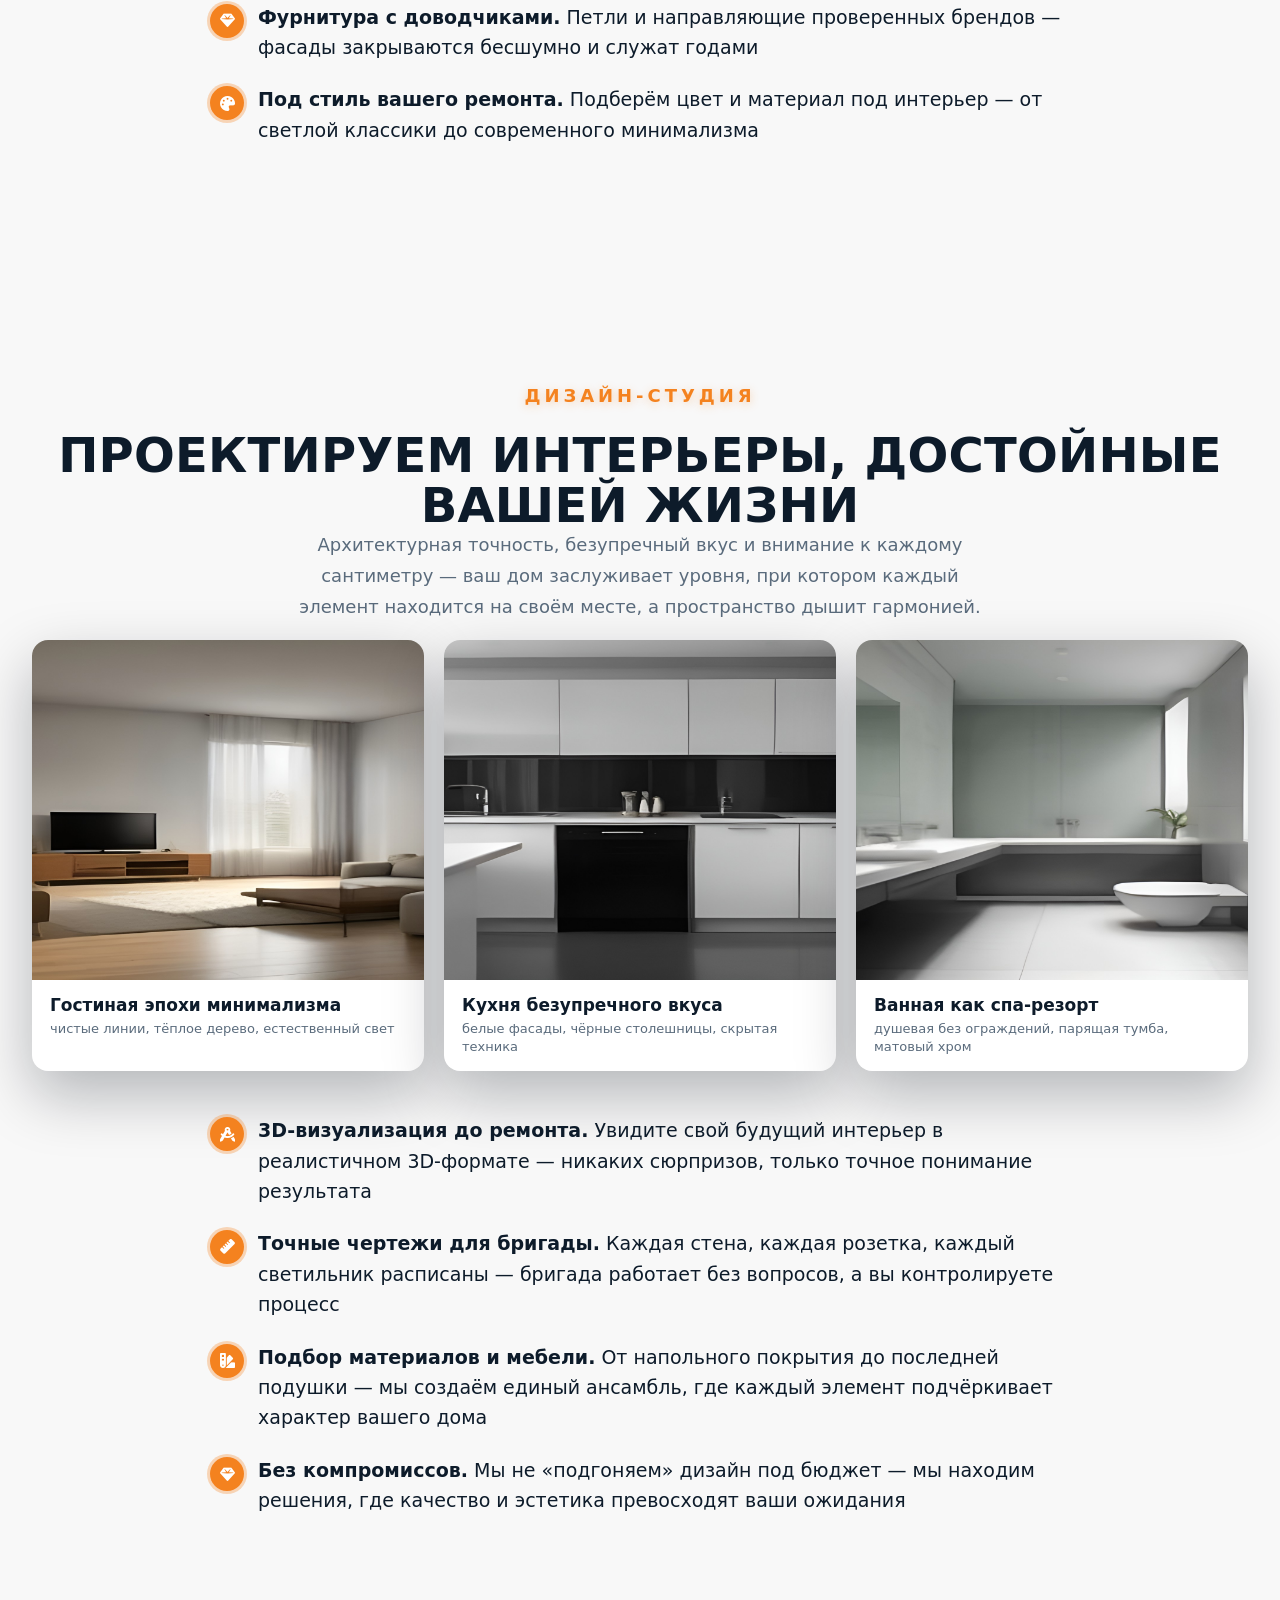
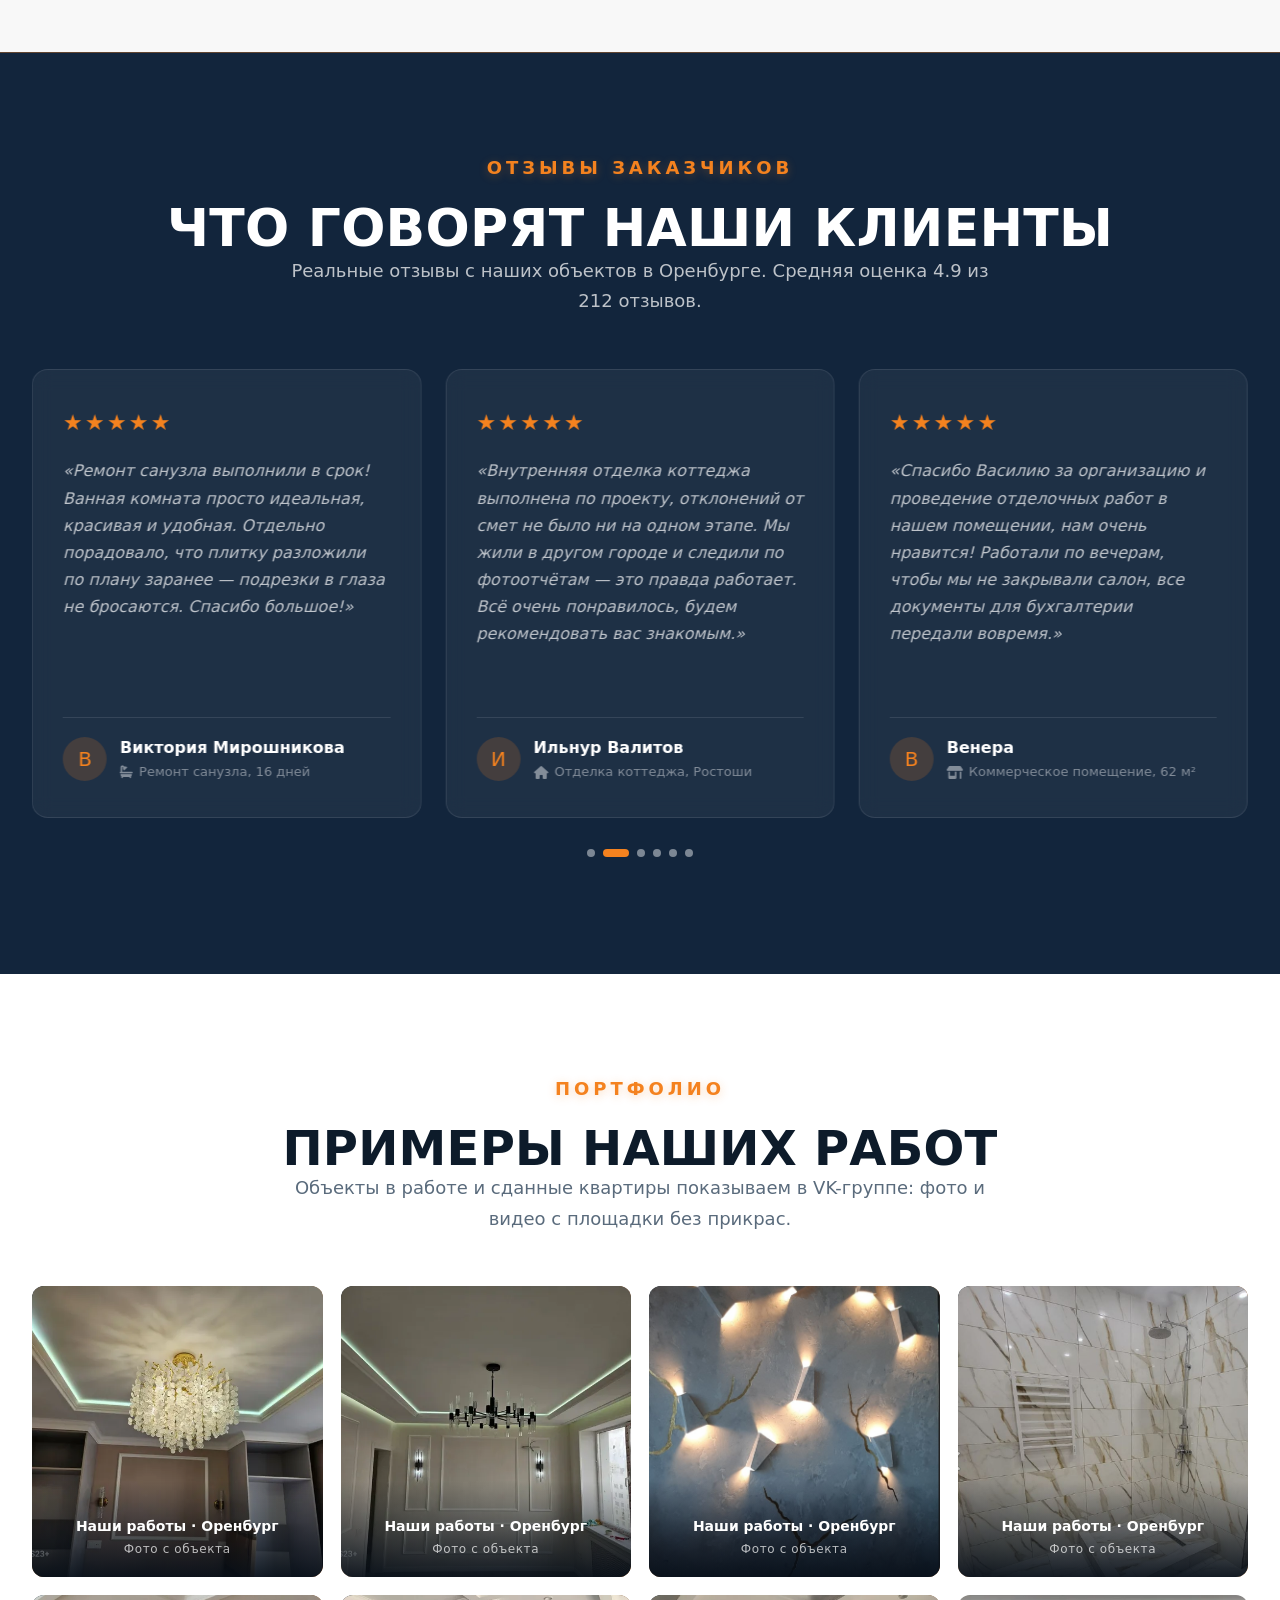
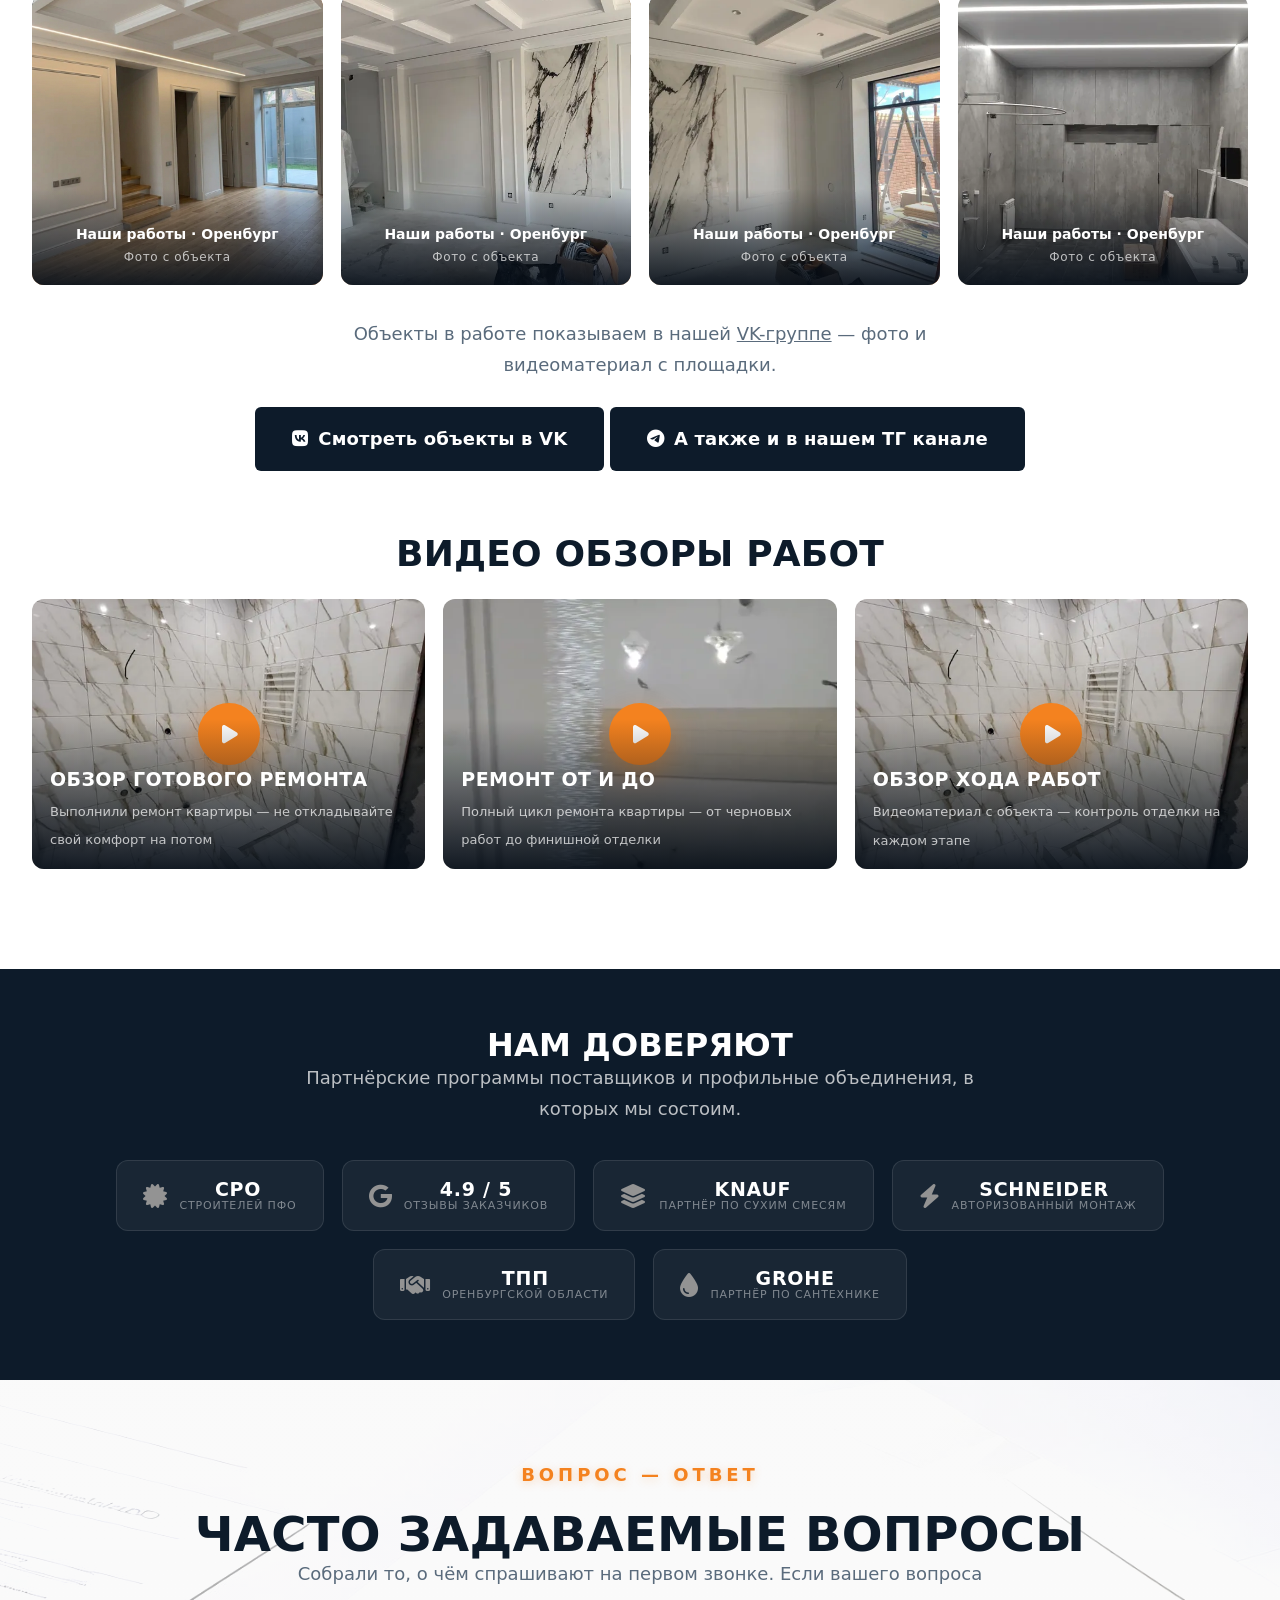
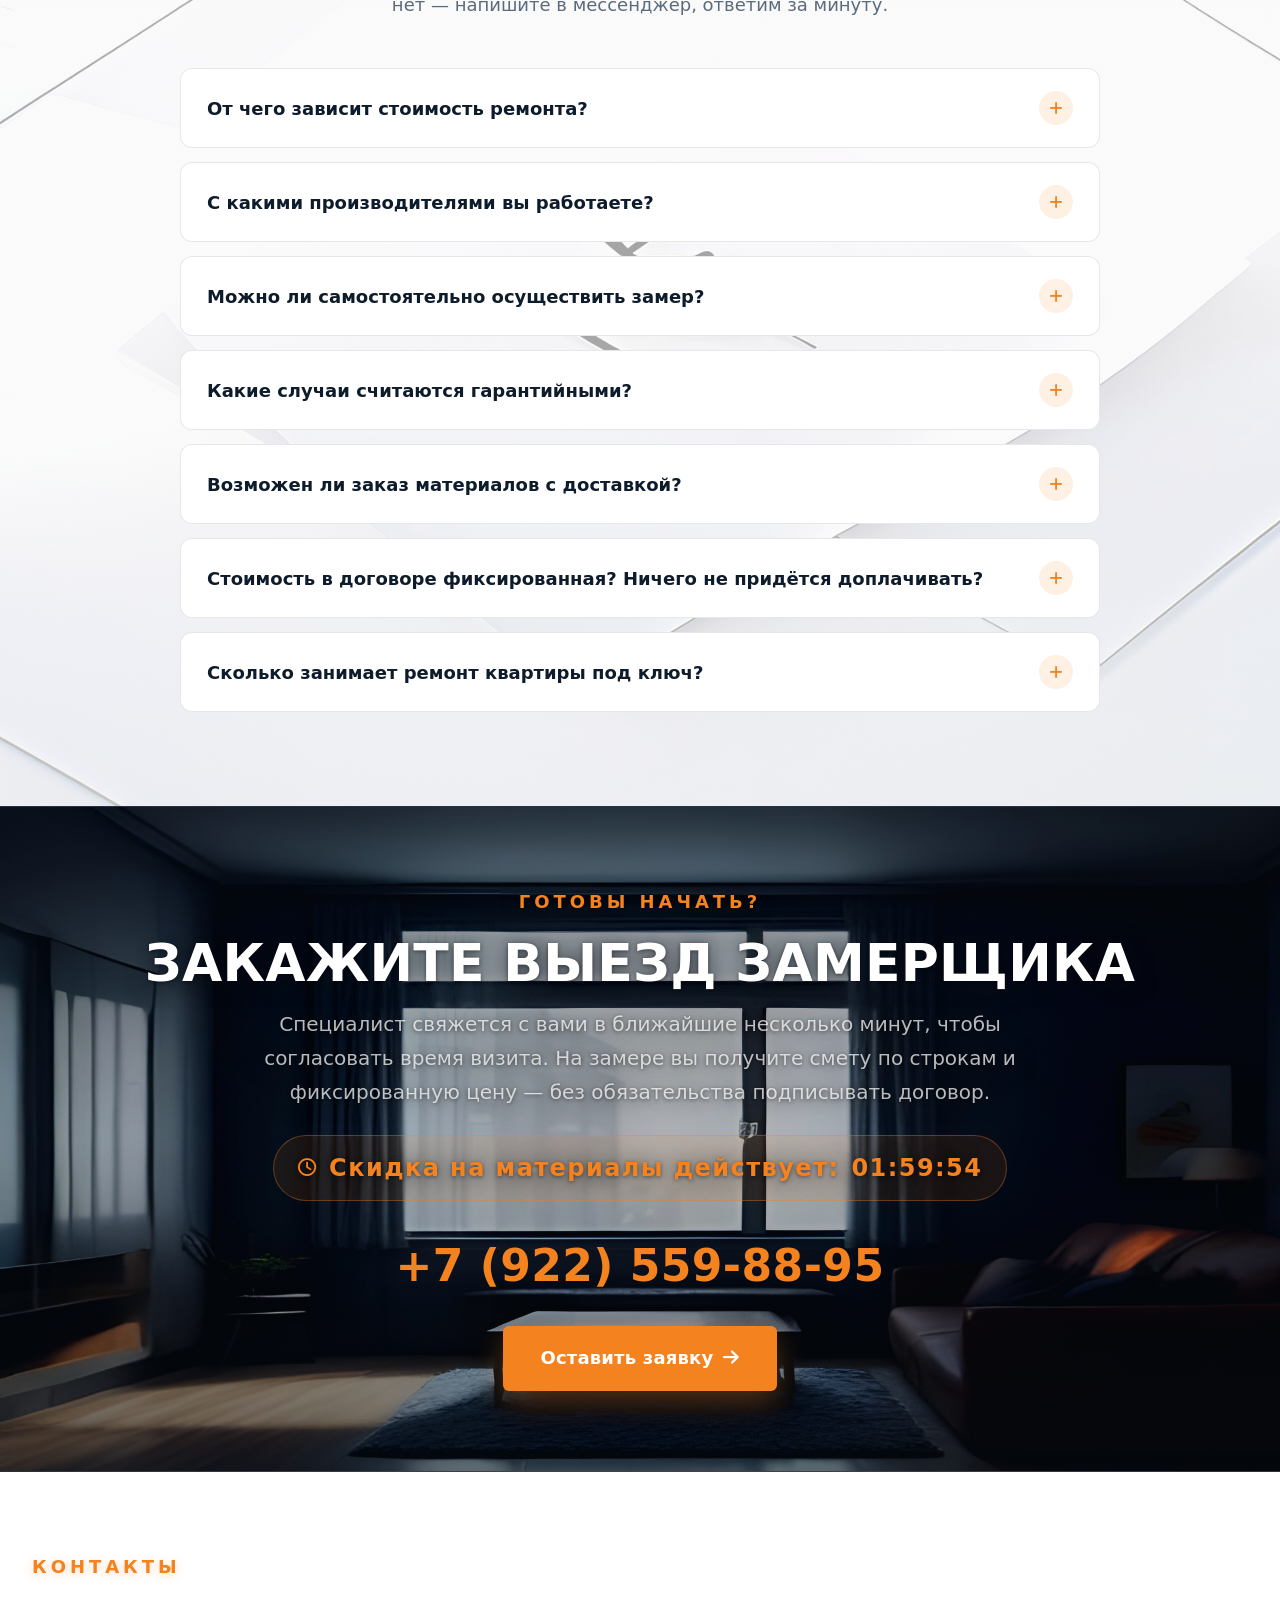
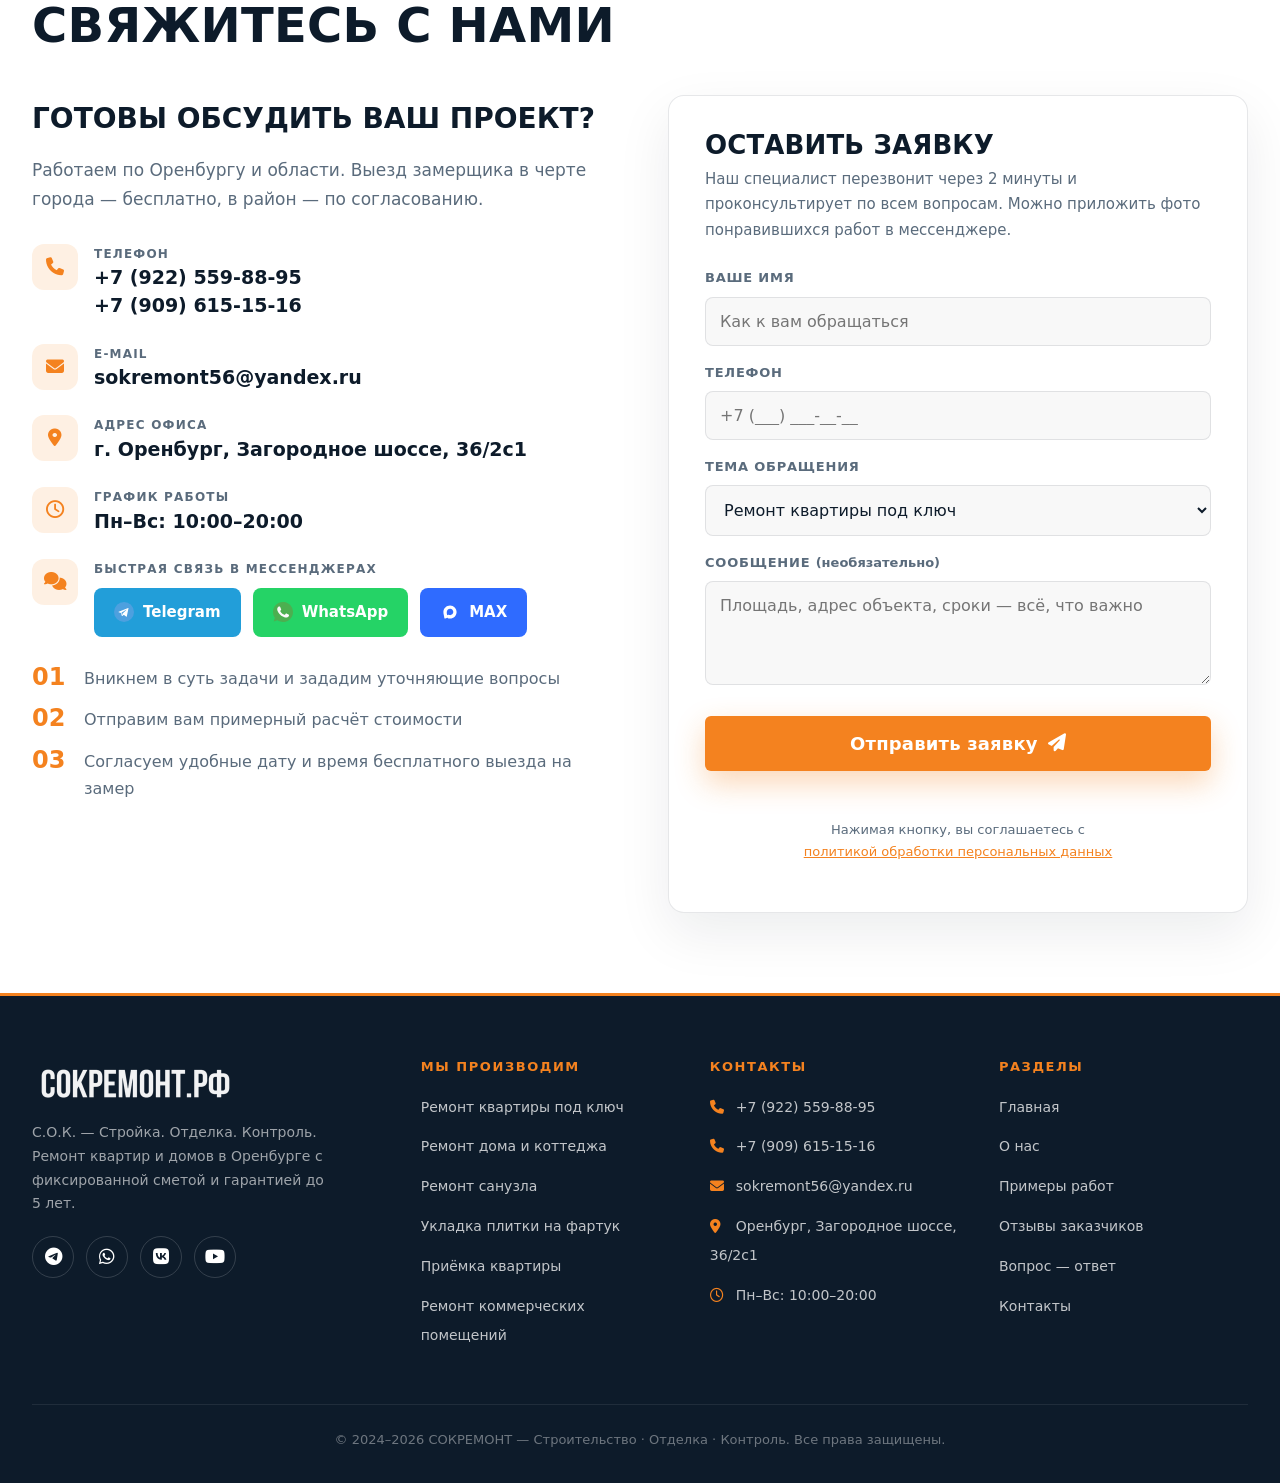
==== commit 2bd87db3: "Mobile: responsive heading sizes (remove fixed inline font-size), prevent heading overflow" ====
--- a/index.html
+++ b/index.html
@@ -167,7 +167,7 @@
 <noscript><div><img src="https://mc.yandex.ru/watch/97589001" style="position:absolute;left:-9999px" alt=""></div></noscript>
 <!-- /Yandex.Metrika counter -->
 
-<link rel="stylesheet" href="assets/css/style.css?v=29">
+<link rel="stylesheet" href="assets/css/style.css?v=30">
 </head>
 <body>
 <div id="progress"></div>
@@ -405,7 +405,7 @@
 <section id="pain" class="sec sec-dark" style="padding:80px 0">
   <div class="wrap center">
     <p class="label" data-aos="fade-up">Честно о страхах</p>
-    <h2 class="h2" data-aos="fade-up" data-aos-delay="60" style="font-size:42px">Мы понимаем, что вас беспокоит</h2>
+    <h2 class="h2 h2-42" data-aos="fade-up" data-aos-delay="60">Мы понимаем, что вас беспокоит</h2>
     <p class="sub" data-aos="fade-up" data-aos-delay="120">Три причины, по которым люди годами откладывают ремонт. Вот что мы с ними делаем.</p>
     <div class="pain-grid">
       <article class="pain" data-aos="fade-up">
@@ -433,7 +433,7 @@
 <section id="furniture" class="sec sec-light">
   <div class="wrap center">
     <p class="label" data-aos="fade-up">Индивидуальная мебель</p>
-    <h2 class="h2" data-aos="fade-up" data-aos-delay="60" style="font-size:48px">Делаем мебель по индивидуальным размерам</h2>
+    <h2 class="h2 h2-48" data-aos="fade-up" data-aos-delay="60">Делаем мебель по индивидуальным размерам</h2>
     <p class="sub" data-aos="fade-up" data-aos-delay="120">Кухни, шкафы-купе и гардеробные — точно по размерам вашего дома. Своя мебельная мастерская: без посредников и без «стандартных» решений, которые не вписываются в стену.</p>
     <div class="furn-grid">
       <figure class="furn" data-aos="fade-up">
@@ -465,7 +465,7 @@
 <section id="design" class="sec sec-light">
   <div class="wrap center">
     <p class="label" data-aos="fade-up">Дизайн-студия</p>
-    <h2 class="h2" data-aos="fade-up" data-aos-delay="60" style="font-size:48px">Проектируем интерьеры, достойные вашей жизни</h2>
+    <h2 class="h2 h2-48" data-aos="fade-up" data-aos-delay="60">Проектируем интерьеры, достойные вашей жизни</h2>
     <p class="sub" data-aos="fade-up" data-aos-delay="120">Архитектурная точность, безупречный вкус и внимание к каждому сантиметру — ваш дом заслуживает уровня, при котором каждый элемент находится на своём месте, а пространство дышит гармонией.</p>
     <div class="furn-grid">
       <figure class="furn" data-aos="fade-up">
@@ -548,7 +548,7 @@
 <section id="gallery" class="sec sec-light" style="background:var(--s-light-bg-2)">
   <div class="wrap center">
     <p class="label" data-aos="fade-up">Портфолио</p>
-    <h2 class="h2" data-aos="fade-up" data-aos-delay="60" style="font-size:48px">Примеры наших работ</h2>
+    <h2 class="h2 h2-48" data-aos="fade-up" data-aos-delay="60">Примеры наших работ</h2>
     <p class="sub" data-aos="fade-up" data-aos-delay="120">Объекты в работе и сданные квартиры показываем в VK-группе: фото и видео с площадки без прикрас.</p>
     <div class="gal">
       <figure data-aos="fade-up" data-src="assets/img/gallery-108.webp">
@@ -611,7 +611,7 @@
 
 <section id="partners" class="sec sec-dark">
   <div class="wrap center">
-    <h2 class="h2" style="font-size:32px" data-aos="fade-up">Нам доверяют</h2>
+    <h2 class="h2 h2-32" data-aos="fade-up">Нам доверяют</h2>
     <p class="sub" data-aos="fade-up" data-aos-delay="80">Партнёрские программы поставщиков и профильные объединения, в которых мы состоим.</p>
     <div class="logos">
       <div class="logo" data-aos="fade-up"><i class="fa-solid fa-certificate" aria-hidden="true"></i><b>СРО<span>Строителей ПФО</span></b></div>
@@ -627,7 +627,7 @@
 <section id="faq" class="sec sec-light">
   <div class="wrap center">
     <p class="label" data-aos="fade-up">Вопрос — ответ</p>
-    <h2 class="h2" data-aos="fade-up" data-aos-delay="60" style="font-size:48px">Часто задаваемые вопросы</h2>
+    <h2 class="h2 h2-48" data-aos="fade-up" data-aos-delay="60">Часто задаваемые вопросы</h2>
     <p class="sub" data-aos="fade-up" data-aos-delay="120">Собрали то, о чём спрашивают на первом звонке. Если вашего вопроса нет — напишите в мессенджер, ответим за минуту.</p>
     <div class="faq-list">
       <div class="faq-item" data-aos="fade-up">
@@ -676,7 +676,7 @@
 <section id="contacts" class="sec sec-light" style="background:var(--s-light-bg-2)">
   <div class="wrap">
     <p class="label" data-aos="fade-up">Контакты</p>
-    <h2 class="h2" data-aos="fade-up" data-aos-delay="60" style="font-size:48px">Свяжитесь с нами</h2>
+    <h2 class="h2 h2-48" data-aos="fade-up" data-aos-delay="60">Свяжитесь с нами</h2>
     <div class="contact-grid">
       <div data-aos="fade-right">
         <p class="contact-lead">Готовы обсудить ваш проект?</p>
--- a/assets/css/style.css
+++ b/assets/css/style.css
@@ -84,3 +84,4 @@
 .h2-why{font-size:46px;overflow-wrap:break-word}@media(max-width:900px){.h2-why{font-size:36px}}@media(max-width:768px){.h2-why{font-size:30px}}@media(max-width:400px){.h2-why{font-size:26px}}
 .sr-only{position:absolute;width:1px;height:1px;padding:0;margin:-1px;overflow:hidden;clip:rect(0,0,0,0);white-space:nowrap;border:0}
 a[href^="tel"]{white-space:nowrap}.cta-phone{font-size:clamp(18px,6.5vw,44px)}
+.h2-48{font-size:48px}.h2-42{font-size:42px}.h2-32{font-size:32px}@media(max-width:900px){.h2-48,.h2-42{font-size:34px}.h2-32{font-size:26px}}@media(max-width:768px){.h2-48,.h2-42{font-size:30px}.h2-32{font-size:24px}}@media(max-width:400px){.h2-48,.h2-42{font-size:25px}.h2-32{font-size:21px}}.h2{overflow-wrap:break-word}
